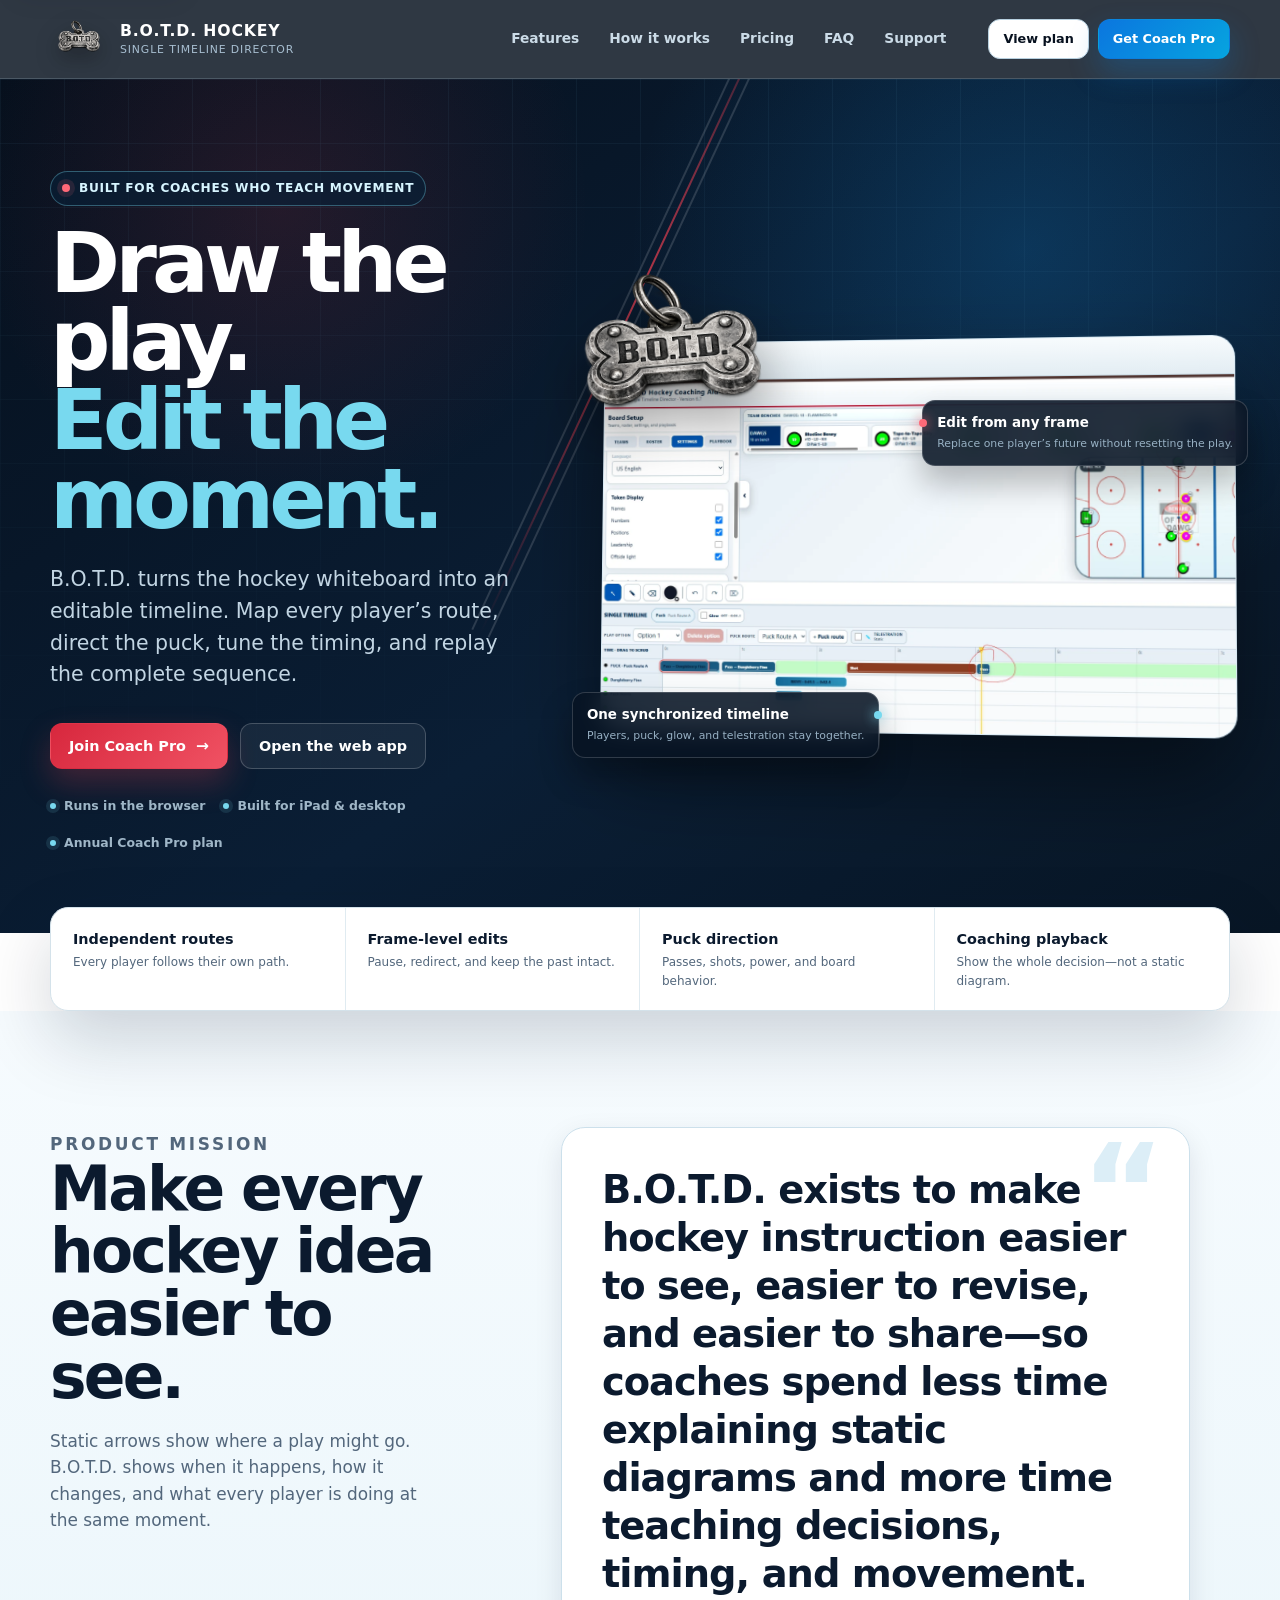
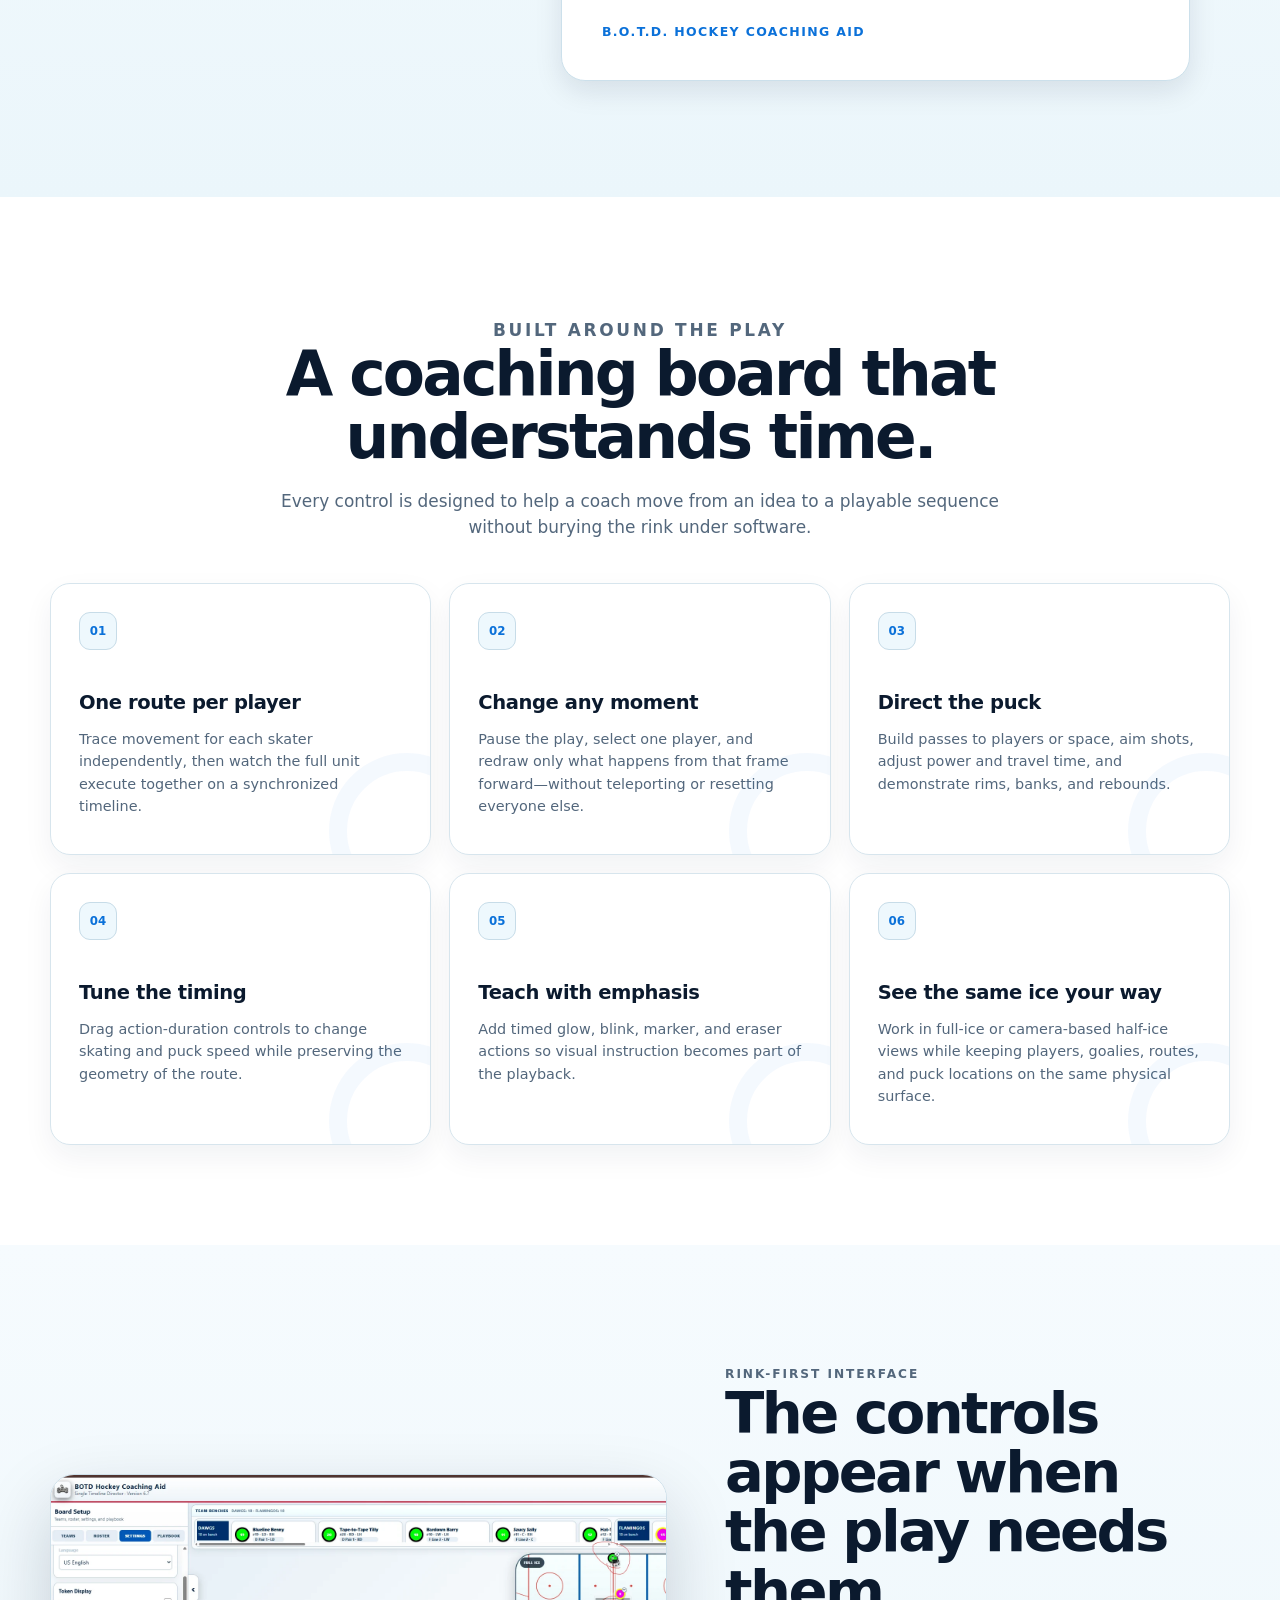
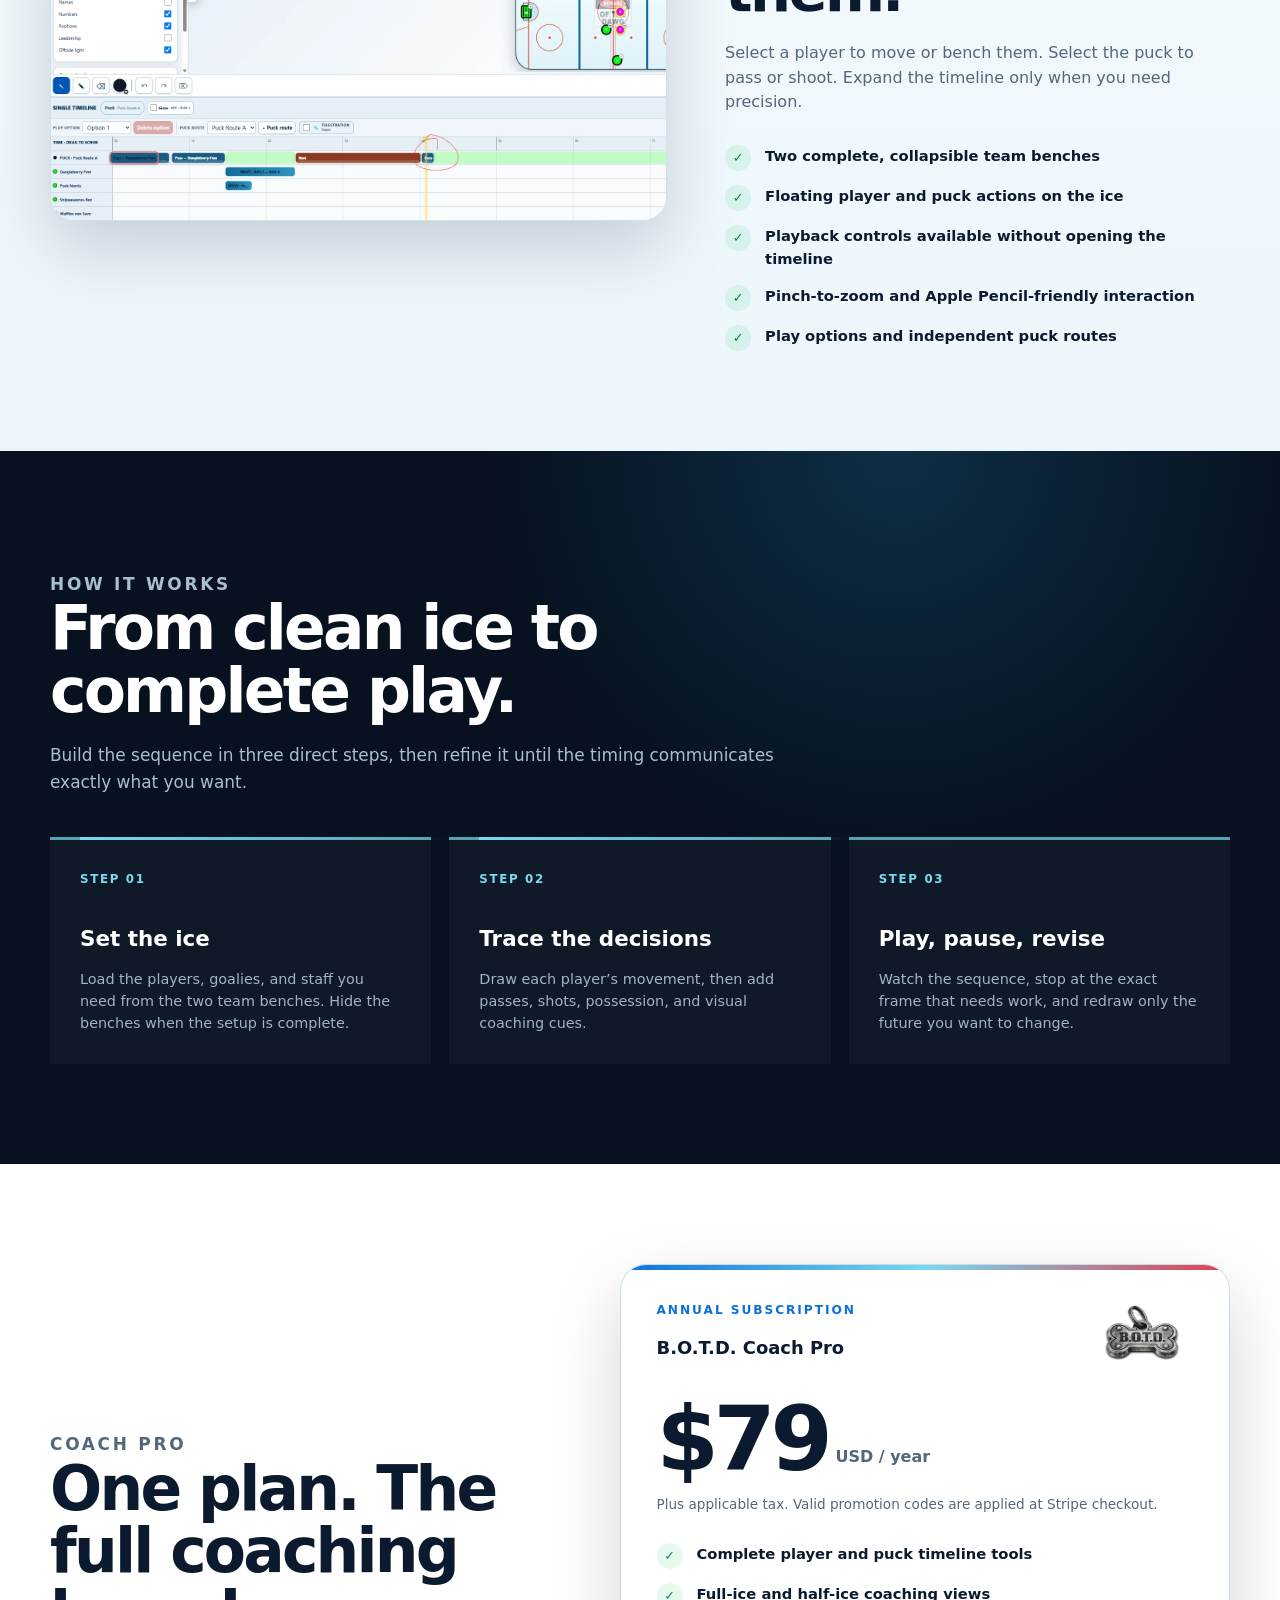
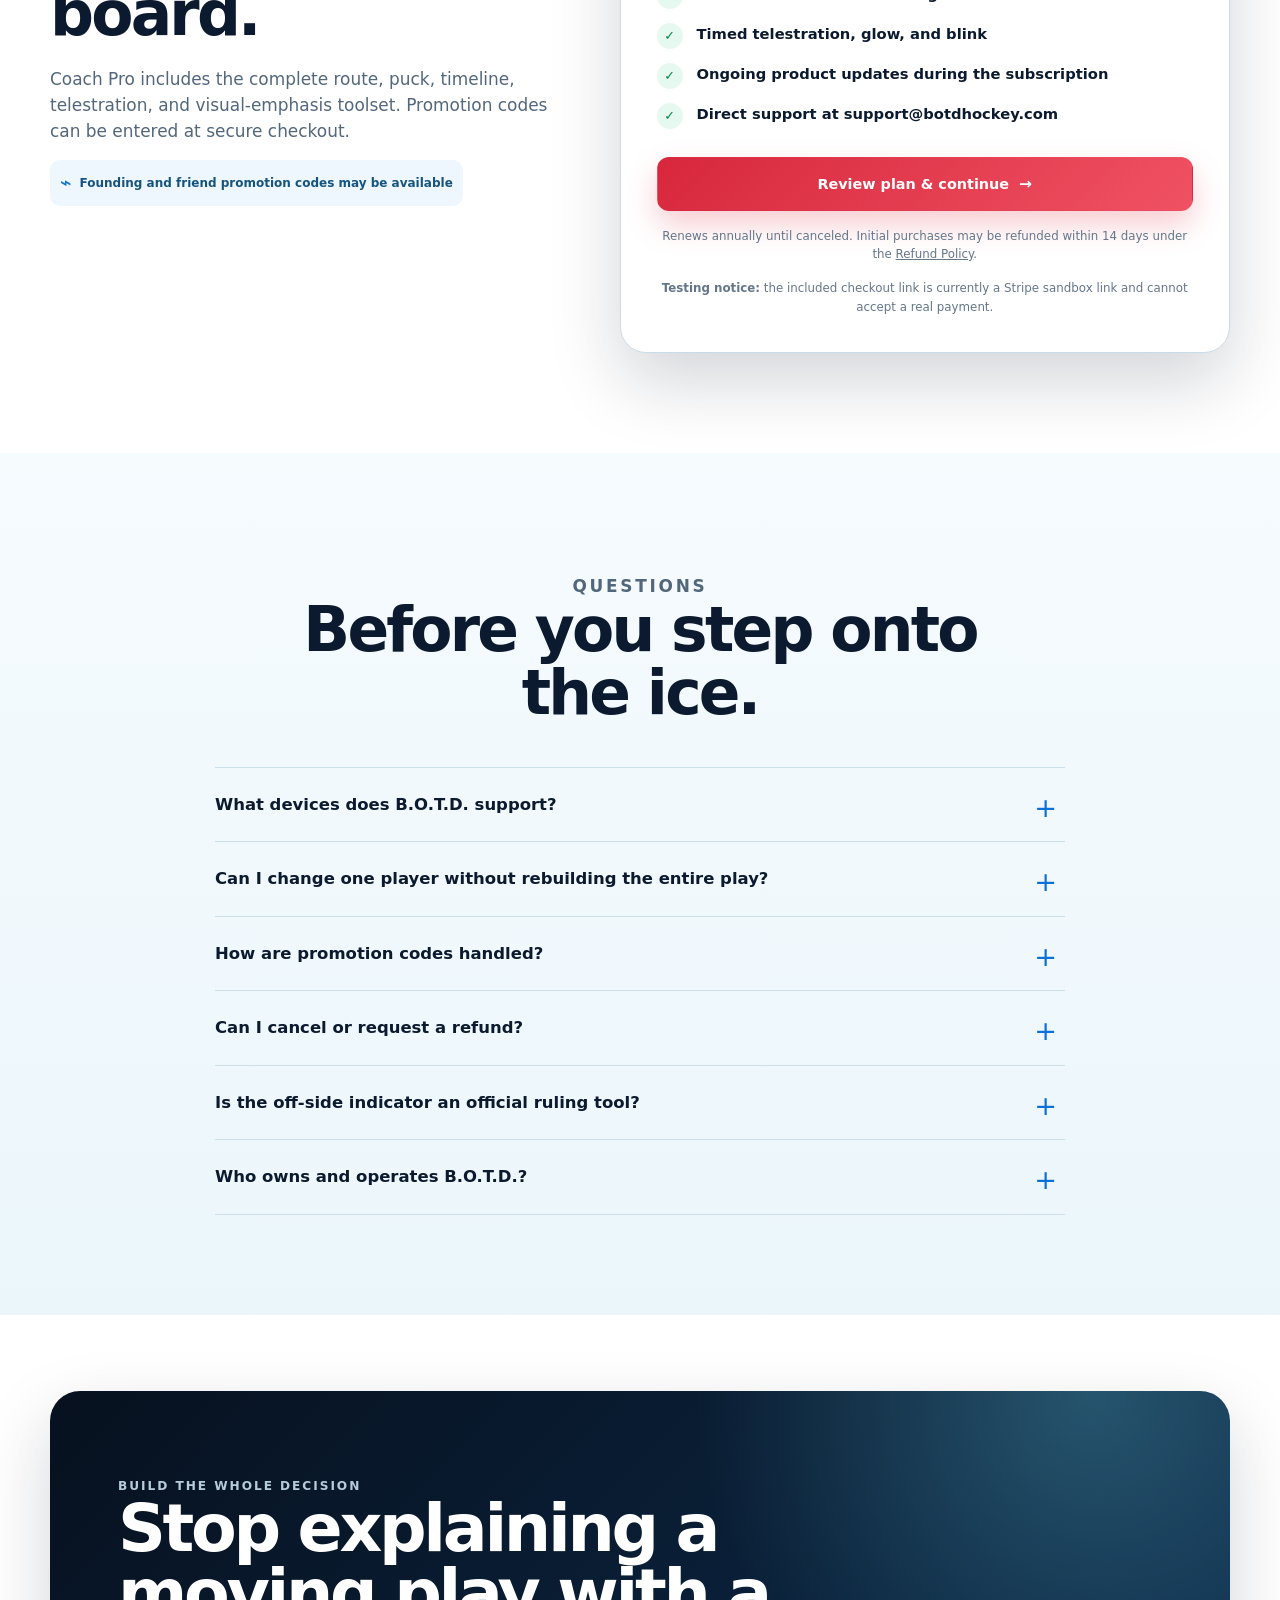
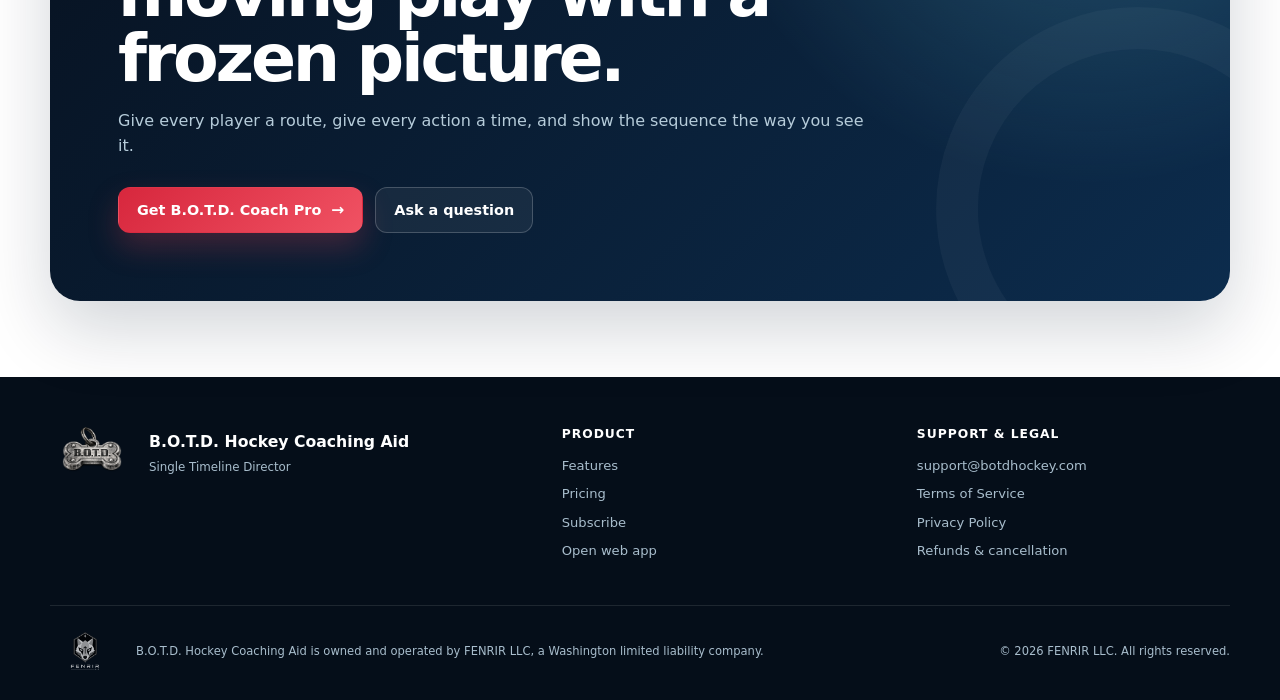
==== index.html @ a877bfce "Replace FENRIR site with B.O.T.D. product website" ====
<!doctype html>
<html lang="en">
<head>
  <meta charset="utf-8">
  <meta name="viewport" content="width=device-width, initial-scale=1">
  <title>B.O.T.D. Hockey Coaching Aid | Build, Edit & Replay Every Play</title>
  <meta name="description" content="B.O.T.D. is hockey coaching software for mapping player routes, directing puck actions, editing timing, and replaying the complete play on full or half ice.">
  <link rel="canonical" href="https://botdhockey.com/">
  <meta name="theme-color" content="#07111f">
  <meta property="og:type" content="website">
  <meta property="og:url" content="https://botdhockey.com/">
  <meta property="og:title" content="B.O.T.D. Hockey Coaching Aid">
  <meta property="og:description" content="Draw the play. Edit the moment. Coach the decision.">
  <meta property="og:image" content="https://botdhockey.com/assets/social-card.png">
  <meta name="twitter:card" content="summary_large_image">
  <link rel="icon" href="/assets/favicon.png" type="image/png">
  <link rel="apple-touch-icon" href="/assets/icon-192.png">
  <link rel="manifest" href="/site.webmanifest">
  <link rel="stylesheet" href="/assets/site.css">
  <script src="/assets/config.js" defer></script>
  <script src="/assets/site.js" defer></script>
</head>
<body>
<a class="skip-link" href="#main">Skip to content</a>

<header class="site-header">
  <div class="container header-inner">
    <a class="product-brand" href="/" aria-label="B.O.T.D. Hockey home">
      <img src="/assets/botd-dog-tag.png" alt="">
      <span class="product-brand-copy">
        <strong>B.O.T.D. HOCKEY</strong>
        <small>Single Timeline Director</small>
      </span>
    </a>

    <button class="nav-toggle" type="button" aria-expanded="false" aria-controls="site-nav" data-nav-toggle aria-label="Open navigation"><span></span></button>

    <nav class="site-nav" id="site-nav" data-nav aria-label="Primary navigation">
      <a href="#features">Features</a>
      <a href="#how-it-works">How it works</a>
      <a href="#pricing">Pricing</a>
      <a href="#faq">FAQ</a>
      <a href="mailto:support@botdhockey.com">Support</a>
    </nav>

    <div class="header-actions">
      <a class="btn btn-outline btn-small" href="/subscribe/">View plan</a>
      <a class="btn btn-primary btn-small" href="/subscribe/">Get Coach Pro</a>
    </div>
  </div>
</header>

<main id="main">
  <section class="hero">
    <div class="container hero-grid">
      <div class="hero-copy reveal">
        <div class="kicker">Built for coaches who teach movement</div>
        <h1>Draw the play.<em>Edit the moment.</em></h1>
        <p class="lead">B.O.T.D. turns the hockey whiteboard into an editable timeline. Map every player’s route, direct the puck, tune the timing, and replay the complete sequence.</p>
        <div class="hero-actions">
          <a class="btn btn-red btn-arrow" href="/subscribe/">Join Coach Pro</a>
          <a class="btn btn-ghost" href="https://edw00rd.github.io/hockey-coaching-aid/" data-app-link rel="noopener">Open the web app</a>
        </div>
        <div class="hero-meta" aria-label="Product highlights">
          <span>Runs in the browser</span>
          <span>Built for iPad & desktop</span>
          <span>Annual Coach Pro plan</span>
        </div>
      </div>

      <div class="product-visual reveal" aria-label="B.O.T.D. Hockey Coaching Aid interface">
        <img class="dog-tag-float" src="/assets/botd-dog-tag.png" alt="B.O.T.D. dog tag">
        <div class="app-window">
          <div class="app-window-top" aria-hidden="true"><i></i><i></i><i></i></div>
          <img src="/assets/app-preview.webp" alt="B.O.T.D. Hockey Coaching Aid showing player routes and a synchronized timeline">
        </div>
        <div class="visual-badge one"><strong>Edit from any frame</strong><span>Replace one player’s future without resetting the play.</span></div>
        <div class="visual-badge two"><strong>One synchronized timeline</strong><span>Players, puck, glow, and telestration stay together.</span></div>
      </div>
    </div>
  </section>

  <div class="trust-strip">
    <div class="container trust-grid">
      <div class="trust-item"><strong>Independent routes</strong><span>Every player follows their own path.</span></div>
      <div class="trust-item"><strong>Frame-level edits</strong><span>Pause, redirect, and keep the past intact.</span></div>
      <div class="trust-item"><strong>Puck direction</strong><span>Passes, shots, power, and board behavior.</span></div>
      <div class="trust-item"><strong>Coaching playback</strong><span>Show the whole decision—not a static diagram.</span></div>
    </div>
  </div>

  <section class="section section-ice" id="mission">
    <div class="container mission-grid">
      <div class="mission-copy reveal">
        <p class="eyebrow">Product mission</p>
        <h2>Make every hockey idea easier to see.</h2>
        <p>Static arrows show where a play might go. B.O.T.D. shows when it happens, how it changes, and what every player is doing at the same moment.</p>
      </div>
      <blockquote class="mission-statement reveal">
        <p>B.O.T.D. exists to make hockey instruction easier to see, easier to revise, and easier to share—so coaches spend less time explaining static diagrams and more time teaching decisions, timing, and movement.</p>
        <footer>B.O.T.D. Hockey Coaching Aid</footer>
      </blockquote>
    </div>
  </section>

  <section class="section" id="features">
    <div class="container">
      <header class="section-head center reveal">
        <p class="eyebrow">Built around the play</p>
        <h2>A coaching board that understands time.</h2>
        <p>Every control is designed to help a coach move from an idea to a playable sequence without burying the rink under software.</p>
      </header>

      <div class="feature-grid">
        <article class="feature-card reveal">
          <span class="feature-number">01</span>
          <h3>One route per player</h3>
          <p>Trace movement for each skater independently, then watch the full unit execute together on a synchronized timeline.</p>
        </article>
        <article class="feature-card reveal">
          <span class="feature-number">02</span>
          <h3>Change any moment</h3>
          <p>Pause the play, select one player, and redraw only what happens from that frame forward—without teleporting or resetting everyone else.</p>
        </article>
        <article class="feature-card reveal">
          <span class="feature-number">03</span>
          <h3>Direct the puck</h3>
          <p>Build passes to players or space, aim shots, adjust power and travel time, and demonstrate rims, banks, and rebounds.</p>
        </article>
        <article class="feature-card reveal">
          <span class="feature-number">04</span>
          <h3>Tune the timing</h3>
          <p>Drag action-duration controls to change skating and puck speed while preserving the geometry of the route.</p>
        </article>
        <article class="feature-card reveal">
          <span class="feature-number">05</span>
          <h3>Teach with emphasis</h3>
          <p>Add timed glow, blink, marker, and eraser actions so visual instruction becomes part of the playback.</p>
        </article>
        <article class="feature-card reveal">
          <span class="feature-number">06</span>
          <h3>See the same ice your way</h3>
          <p>Work in full-ice or camera-based half-ice views while keeping players, goalies, routes, and puck locations on the same physical surface.</p>
        </article>
      </div>
    </div>
  </section>

  <section class="section section-ice">
    <div class="container showcase">
      <div class="showcase-window reveal">
        <img src="/assets/app-preview.webp" alt="B.O.T.D. timeline editor with movement, pass, and shot clips">
      </div>
      <div class="showcase-copy reveal">
        <p class="eyebrow">Rink-first interface</p>
        <h2>The controls appear when the play needs them.</h2>
        <p>Select a player to move or bench them. Select the puck to pass or shoot. Expand the timeline only when you need precision.</p>
        <ul class="check-list">
          <li>Two complete, collapsible team benches</li>
          <li>Floating player and puck actions on the ice</li>
          <li>Playback controls available without opening the timeline</li>
          <li>Pinch-to-zoom and Apple Pencil-friendly interaction</li>
          <li>Play options and independent puck routes</li>
        </ul>
      </div>
    </div>
  </section>

  <section class="section section-dark" id="how-it-works">
    <div class="container">
      <header class="section-head reveal">
        <p class="eyebrow">How it works</p>
        <h2>From clean ice to complete play.</h2>
        <p>Build the sequence in three direct steps, then refine it until the timing communicates exactly what you want.</p>
      </header>
      <div class="steps">
        <article class="step reveal"><strong>STEP 01</strong><h3>Set the ice</h3><p>Load the players, goalies, and staff you need from the two team benches. Hide the benches when the setup is complete.</p></article>
        <article class="step reveal"><strong>STEP 02</strong><h3>Trace the decisions</h3><p>Draw each player’s movement, then add passes, shots, possession, and visual coaching cues.</p></article>
        <article class="step reveal"><strong>STEP 03</strong><h3>Play, pause, revise</h3><p>Watch the sequence, stop at the exact frame that needs work, and redraw only the future you want to change.</p></article>
      </div>
    </div>
  </section>

  <section class="section" id="pricing">
    <div class="container pricing-grid">
      <div class="pricing-copy reveal">
        <p class="eyebrow">Coach Pro</p>
        <h2>One plan. The full coaching board.</h2>
        <p>Coach Pro includes the complete route, puck, timeline, telestration, and visual-emphasis toolset. Promotion codes can be entered at secure checkout.</p>
        <div class="promo-note">Founding and friend promotion codes may be available</div>
      </div>

      <article class="price-card reveal" aria-label="B.O.T.D. Coach Pro annual subscription">
        <div class="price-head">
          <div><p class="eyebrow">Annual subscription</p><h3 class="price-name">B.O.T.D. Coach Pro</h3></div>
          <img src="/assets/botd-dog-tag.png" alt="">
        </div>
        <div class="price"><strong>$79</strong><span>USD / year</span></div>
        <p class="price-note">Plus applicable tax. Valid promotion codes are applied at Stripe checkout.</p>
        <ul class="check-list">
          <li>Complete player and puck timeline tools</li>
          <li>Full-ice and half-ice coaching views</li>
          <li>Timed telestration, glow, and blink</li>
          <li>Ongoing product updates during the subscription</li>
          <li>Direct support at support@botdhockey.com</li>
        </ul>
        <a class="btn btn-red btn-arrow" href="/subscribe/">Review plan & continue</a>
        <p class="price-disclosure">Renews annually until canceled. Initial purchases may be refunded within 14 days under the <a href="/refunds/">Refund Policy</a>.</p>
        <p class="price-disclosure" data-sandbox-only><strong>Testing notice:</strong> the included checkout link is currently a Stripe sandbox link and cannot accept a real payment.</p>
      </article>
    </div>
  </section>

  <section class="section section-ice" id="faq">
    <div class="container">
      <header class="section-head center reveal">
        <p class="eyebrow">Questions</p>
        <h2>Before you step onto the ice.</h2>
      </header>
      <div class="faq-list reveal">
        <details>
          <summary>What devices does B.O.T.D. support?</summary>
          <div>B.O.T.D. runs in a modern web browser and is designed for desktop and iPad workflows, including touch and Apple Pencil-style input. Browser and device behavior can vary, so review important plays before a practice or presentation.</div>
        </details>
        <details>
          <summary>Can I change one player without rebuilding the entire play?</summary>
          <div>Yes. Pause at the frame where the decision changes, select that player, and trace a new route. The route before the playhead remains intact, while only that player’s future is replaced.</div>
        </details>
        <details>
          <summary>How are promotion codes handled?</summary>
          <div>Valid promotion codes can be entered on the Stripe-hosted checkout page. A promotional first-year amount may differ from the standard annual renewal price, which is disclosed during checkout.</div>
        </details>
        <details>
          <summary>Can I cancel or request a refund?</summary>
          <div>You may cancel future renewal at any time. Initial purchases may be eligible for a refund when requested within 14 calendar days. Review the <a href="/refunds/">Refund and Cancellation Policy</a> for details.</div>
        </details>
        <details>
          <summary>Is the off-side indicator an official ruling tool?</summary>
          <div>No. It is an instructional visualization aid based on simplified player and puck representations. Actual rulings depend on the applicable rulebook, skate position, possession, timing, and official judgment.</div>
        </details>
        <details>
          <summary>Who owns and operates B.O.T.D.?</summary>
          <div>B.O.T.D. Hockey Coaching Aid is owned and operated by FENRIR LLC, a Washington limited liability company. Product support is available at <a href="mailto:support@botdhockey.com">support@botdhockey.com</a>.</div>
        </details>
      </div>
    </div>
  </section>

  <section class="section section-tight">
    <div class="container final-cta reveal">
      <div class="final-cta-content">
        <p class="eyebrow">Build the whole decision</p>
        <h2>Stop explaining a moving play with a frozen picture.</h2>
        <p>Give every player a route, give every action a time, and show the sequence the way you see it.</p>
        <div class="hero-actions">
          <a class="btn btn-red btn-arrow" href="/subscribe/">Get B.O.T.D. Coach Pro</a>
          <a class="btn btn-ghost" href="mailto:support@botdhockey.com">Ask a question</a>
        </div>
      </div>
    </div>
  </section>
</main>

<footer class="site-footer">
  <div class="container">
    <div class="footer-grid">
      <div class="footer-product">
        <img src="/assets/botd-dog-tag.png" alt="B.O.T.D. dog tag">
        <div><strong>B.O.T.D. Hockey Coaching Aid</strong><span>Single Timeline Director</span></div>
      </div>
      <div class="footer-column">
        <strong>Product</strong>
        <a href="#features">Features</a>
        <a href="#pricing">Pricing</a>
        <a href="/subscribe/">Subscribe</a>
        <a href="https://edw00rd.github.io/hockey-coaching-aid/" data-app-link rel="noopener">Open web app</a>
      </div>
      <div class="footer-column">
        <strong>Support & legal</strong>
        <a href="mailto:support@botdhockey.com" data-support-email>support@botdhockey.com</a>
        <a href="/terms/">Terms of Service</a>
        <a href="/privacy/">Privacy Policy</a>
        <a href="/refunds/">Refunds & cancellation</a>
      </div>
    </div>

    <div class="owner-bar">
      <img src="/assets/fenrir-owner-mark-small.png" alt="FENRIR LLC">
      <p>B.O.T.D. Hockey Coaching Aid is owned and operated by FENRIR LLC, a Washington limited liability company.</p>
      <p class="copyright">© <span data-year></span> FENRIR LLC. All rights reserved.</p>
    </div>
  </div>
</footer>
</body>
</html>
---- assets/site.css ----
:root {
  --ink: #07111f;
  --ink-2: #0b1a2e;
  --ink-3: #102743;
  --ice: #f5fbff;
  --ice-2: #eaf5fb;
  --paper: #ffffff;
  --text: #0b1a2e;
  --muted: #53677c;
  --line: #c9dbe7;
  --blue: #0b71d9;
  --blue-2: #47b7ff;
  --cyan: #78d9ef;
  --red: #e23d4f;
  --red-2: #ff6978;
  --yellow: #f2c94c;
  --green: #2ecb79;
  --shadow-sm: 0 10px 28px rgba(5, 24, 45, 0.10);
  --shadow-md: 0 28px 70px rgba(4, 23, 43, 0.18);
  --radius-sm: 12px;
  --radius-md: 20px;
  --radius-lg: 30px;
  --max: 1180px;
  --font: Inter, ui-sans-serif, system-ui, -apple-system, BlinkMacSystemFont, "Segoe UI", sans-serif;
}

* { box-sizing: border-box; }
[hidden] { display: none !important; }
html { scroll-behavior: smooth; }
body {
  margin: 0;
  min-width: 320px;
  background: var(--paper);
  color: var(--text);
  font-family: var(--font);
  line-height: 1.55;
  -webkit-font-smoothing: antialiased;
}
body.menu-open { overflow: hidden; }
img { max-width: 100%; display: block; }
a { color: inherit; }
button, input, select, textarea { font: inherit; }
button, a { -webkit-tap-highlight-color: transparent; }

.skip-link {
  position: fixed;
  left: 16px;
  top: 12px;
  z-index: 999;
  transform: translateY(-160%);
  padding: 10px 14px;
  border-radius: 10px;
  background: white;
  color: var(--ink);
  box-shadow: var(--shadow-sm);
  font-weight: 800;
}
.skip-link:focus { transform: translateY(0); }

.container {
  width: min(calc(100% - 40px), var(--max));
  margin-inline: auto;
}

.eyebrow {
  margin: 0 0 14px;
  color: var(--blue);
  font-size: 0.76rem;
  font-weight: 900;
  letter-spacing: 0.16em;
  text-transform: uppercase;
}

.kicker {
  display: inline-flex;
  align-items: center;
  gap: 9px;
  margin-bottom: 18px;
  padding: 7px 11px;
  border: 1px solid rgba(120, 217, 239, 0.35);
  border-radius: 999px;
  background: rgba(9, 32, 56, 0.66);
  color: #d7f5ff;
  font-size: 0.76rem;
  font-weight: 800;
  letter-spacing: 0.06em;
  text-transform: uppercase;
}
.kicker::before {
  content: "";
  width: 8px;
  height: 8px;
  border-radius: 50%;
  background: var(--red-2);
  box-shadow: 0 0 0 5px rgba(255, 105, 120, 0.12);
}

.site-header {
  position: sticky;
  inset: 0 0 auto;
  z-index: 80;
  border-bottom: 1px solid rgba(176, 204, 220, 0.22);
  background: rgba(5, 16, 30, 0.83);
  color: white;
  backdrop-filter: blur(18px) saturate(140%);
  transition: background 180ms ease, box-shadow 180ms ease;
}
.site-header[data-scrolled] {
  background: rgba(5, 16, 30, 0.96);
  box-shadow: 0 12px 40px rgba(0, 0, 0, 0.22);
}
.header-inner {
  min-height: 78px;
  display: flex;
  align-items: center;
  gap: 24px;
}
.product-brand {
  display: inline-flex;
  align-items: center;
  gap: 12px;
  text-decoration: none;
  min-width: 0;
}
.product-brand img {
  width: 58px;
  height: 42px;
  object-fit: contain;
  filter: drop-shadow(0 8px 11px rgba(0, 0, 0, 0.32));
}
.product-brand-copy {
  display: grid;
  line-height: 1.04;
}
.product-brand-copy strong {
  font-size: 0.98rem;
  letter-spacing: 0.055em;
}
.product-brand-copy small {
  margin-top: 5px;
  color: #a8bfd1;
  font-size: 0.68rem;
  letter-spacing: 0.08em;
  text-transform: uppercase;
}
.site-nav {
  margin-left: auto;
  display: flex;
  align-items: center;
  gap: 6px;
}
.site-nav > a {
  padding: 10px 12px;
  border-radius: 10px;
  color: #cbdbe7;
  font-size: 0.86rem;
  font-weight: 750;
  text-decoration: none;
  transition: color 150ms ease, background 150ms ease;
}
.site-nav > a:hover,
.site-nav > a:focus-visible,
.site-nav > a[aria-current="page"] {
  background: rgba(255, 255, 255, 0.08);
  color: white;
}
.header-actions {
  display: flex;
  align-items: center;
  gap: 9px;
  margin-left: 6px;
}
.nav-toggle {
  display: none;
  width: 46px;
  height: 46px;
  margin-left: auto;
  border: 1px solid rgba(255, 255, 255, 0.16);
  border-radius: 12px;
  background: rgba(255, 255, 255, 0.06);
  color: white;
  cursor: pointer;
}
.nav-toggle span,
.nav-toggle::before,
.nav-toggle::after {
  content: "";
  display: block;
  width: 20px;
  height: 2px;
  margin: 4px auto;
  border-radius: 2px;
  background: currentColor;
}

.btn {
  display: inline-flex;
  align-items: center;
  justify-content: center;
  gap: 10px;
  min-height: 46px;
  padding: 0 18px;
  border: 1px solid transparent;
  border-radius: 12px;
  font-weight: 850;
  font-size: 0.9rem;
  text-decoration: none;
  cursor: pointer;
  transition: transform 150ms ease, box-shadow 150ms ease, background 150ms ease, border-color 150ms ease;
}
.btn:hover { transform: translateY(-2px); }
.btn:focus-visible { outline: 3px solid rgba(120, 217, 239, 0.38); outline-offset: 3px; }
.btn-primary {
  background: linear-gradient(135deg, #0b76df, #06a4df);
  color: white;
  box-shadow: 0 14px 30px rgba(0, 124, 220, 0.28);
}
.btn-primary:hover { box-shadow: 0 18px 38px rgba(0, 124, 220, 0.38); }
.btn-red {
  background: linear-gradient(135deg, #d7273d, #f05263);
  color: white;
  box-shadow: 0 14px 30px rgba(226, 61, 79, 0.26);
}
.btn-dark {
  background: var(--ink);
  color: white;
  box-shadow: 0 14px 30px rgba(5, 20, 36, 0.17);
}
.btn-ghost {
  border-color: rgba(255, 255, 255, 0.20);
  background: rgba(255, 255, 255, 0.06);
  color: white;
}
.btn-outline {
  border-color: #b7d0df;
  background: white;
  color: var(--ink);
}
.btn-small { min-height: 40px; padding-inline: 14px; font-size: 0.8rem; }
.btn-arrow::after { content: "→"; font-size: 1.08em; }

.hero {
  position: relative;
  overflow: hidden;
  padding: 92px 0 80px;
  background:
    radial-gradient(circle at 80% 20%, rgba(20, 146, 231, 0.22), transparent 32%),
    radial-gradient(circle at 22% 15%, rgba(226, 61, 79, 0.13), transparent 25%),
    linear-gradient(145deg, #06101d 0%, #0a1e35 58%, #081625 100%);
  color: white;
}
.hero::before {
  content: "";
  position: absolute;
  inset: 0;
  opacity: 0.16;
  background-image:
    linear-gradient(rgba(130, 209, 244, 0.34) 1px, transparent 1px),
    linear-gradient(90deg, rgba(130, 209, 244, 0.34) 1px, transparent 1px);
  background-size: 64px 64px;
  mask-image: linear-gradient(to bottom, black, transparent 90%);
}
.hero::after {
  content: "";
  position: absolute;
  left: 50%;
  top: -170px;
  width: 2px;
  height: 760px;
  background: linear-gradient(to bottom, transparent, rgba(226, 61, 79, 0.8), transparent);
  box-shadow: -9px 0 0 rgba(255,255,255,0.14), 9px 0 0 rgba(255,255,255,0.14);
  transform: rotate(25deg);
}
.hero-grid {
  position: relative;
  z-index: 1;
  display: grid;
  grid-template-columns: minmax(0, 0.86fr) minmax(520px, 1.14fr);
  gap: 64px;
  align-items: center;
}
.hero-copy h1 {
  margin: 0;
  max-width: 760px;
  font-size: clamp(3.2rem, 6.6vw, 6.4rem);
  line-height: 0.93;
  letter-spacing: -0.058em;
}
.hero-copy h1 em {
  display: block;
  color: var(--cyan);
  font-style: normal;
}
.hero-copy .lead {
  max-width: 640px;
  margin: 26px 0 0;
  color: #c2d5e3;
  font-size: clamp(1.03rem, 1.6vw, 1.28rem);
}
.hero-actions {
  display: flex;
  flex-wrap: wrap;
  gap: 12px;
  margin-top: 32px;
}
.hero-meta {
  display: flex;
  flex-wrap: wrap;
  gap: 18px;
  margin-top: 27px;
  color: #9fb6c7;
  font-size: 0.78rem;
  font-weight: 720;
}
.hero-meta span {
  display: inline-flex;
  align-items: center;
  gap: 8px;
}
.hero-meta span::before {
  content: "";
  width: 6px;
  height: 6px;
  border-radius: 50%;
  background: var(--cyan);
  box-shadow: 0 0 0 4px rgba(120, 217, 239, 0.12);
}

.product-visual {
  position: relative;
  min-width: 0;
  padding-top: 48px;
}
.dog-tag-float {
  position: absolute;
  z-index: 4;
  left: -45px;
  top: -24px;
  width: 245px;
  transform: rotate(-5deg);
  filter: drop-shadow(0 26px 30px rgba(0, 0, 0, 0.44));
  animation: tag-float 5s ease-in-out infinite;
}
.app-window {
  position: relative;
  overflow: hidden;
  border: 1px solid rgba(201, 225, 239, 0.25);
  border-radius: 22px;
  background: #dceaf4;
  box-shadow: 0 42px 90px rgba(0, 0, 0, 0.46), inset 0 1px 0 rgba(255,255,255,0.4);
  transform: perspective(1200px) rotateY(-5deg) rotateX(2deg);
  transform-origin: center;
}
.app-window-top {
  height: 38px;
  display: flex;
  align-items: center;
  gap: 7px;
  padding: 0 14px;
  background: linear-gradient(180deg, #f7fbfd, #e3edf3);
  border-bottom: 1px solid #c6d7e1;
}
.app-window-top i {
  width: 9px;
  height: 9px;
  border-radius: 50%;
  background: #b9c7d0;
}
.app-window-top i:first-child { background: #f06974; }
.app-window-top i:nth-child(2) { background: #efc24b; }
.app-window-top i:nth-child(3) { background: #4fca7d; }
.app-window img { width: 100%; height: auto; }
.visual-badge {
  position: absolute;
  z-index: 5;
  display: grid;
  gap: 2px;
  min-width: 150px;
  padding: 12px 14px;
  border: 1px solid rgba(255,255,255,0.17);
  border-radius: 13px;
  background: rgba(7, 20, 36, 0.88);
  box-shadow: 0 18px 32px rgba(0,0,0,0.26);
  backdrop-filter: blur(12px);
}
.visual-badge strong { color: white; font-size: 0.84rem; }
.visual-badge span { color: #98b1c4; font-size: 0.68rem; }
.visual-badge.one { right: -18px; top: 110px; }
.visual-badge.two { left: -22px; bottom: -24px; }
.visual-badge.one::before,
.visual-badge.two::before {
  content: "";
  position: absolute;
  width: 8px;
  height: 8px;
  border-radius: 50%;
  background: var(--red-2);
  box-shadow: 0 0 12px var(--red-2);
}
.visual-badge.one::before { left: -4px; top: 18px; }
.visual-badge.two::before { right: -4px; top: 18px; background: var(--cyan); box-shadow: 0 0 12px var(--cyan); }

@keyframes tag-float {
  0%, 100% { transform: translateY(0) rotate(-5deg); }
  50% { transform: translateY(-11px) rotate(-3deg); }
}

.trust-strip {
  position: relative;
  z-index: 3;
  margin-top: -26px;
}
.trust-grid {
  display: grid;
  grid-template-columns: repeat(4, 1fr);
  overflow: hidden;
  border: 1px solid #d4e2ea;
  border-radius: 18px;
  background: white;
  box-shadow: var(--shadow-md);
}
.trust-item {
  min-width: 0;
  padding: 20px 22px;
  border-right: 1px solid #e0ebf1;
}
.trust-item:last-child { border-right: 0; }
.trust-item strong { display: block; font-size: 0.9rem; }
.trust-item span { display: block; margin-top: 3px; color: var(--muted); font-size: 0.75rem; }

.section { padding: 100px 0; }
.section-tight { padding: 76px 0; }
.section-ice { background: linear-gradient(180deg, #f6fbfe, #ebf6fb); }
.section-dark {
  position: relative;
  overflow: hidden;
  background: var(--ink);
  color: white;
}
.section-dark::before {
  content: "";
  position: absolute;
  inset: 0;
  background: radial-gradient(circle at 70% 0, rgba(47, 179, 244, 0.18), transparent 36%);
}
.section-head {
  max-width: 760px;
  margin-bottom: 42px;
}
.section-head.center { margin-inline: auto; text-align: center; }
.section-head h2,
.mission-copy h2,
.pricing-copy h2,
.legal-hero h1,
.subscribe-copy h1 {
  margin: 0;
  font-size: clamp(2.35rem, 4.8vw, 4.6rem);
  line-height: 1.02;
  letter-spacing: -0.045em;
}
.section-head p,
.mission-copy > p,
.pricing-copy > p {
  margin: 20px 0 0;
  color: var(--muted);
  font-size: 1.06rem;
}
.section-dark .section-head p { color: #a9bfce; }

.mission-grid {
  display: grid;
  grid-template-columns: 0.72fr 1.28fr;
  gap: 72px;
  align-items: start;
}
.mission-copy {
  position: sticky;
  top: 116px;
}
.mission-statement {
  position: relative;
  padding: 38px 40px;
  border: 1px solid #cce0eb;
  border-radius: 24px;
  background: white;
  box-shadow: var(--shadow-sm);
}
.mission-statement::before {
  content: "“";
  position: absolute;
  right: 24px;
  top: 0;
  color: #dceef7;
  font-size: 8rem;
  font-weight: 900;
  line-height: 1;
}
.mission-statement p {
  position: relative;
  margin: 0;
  font-size: clamp(1.55rem, 3vw, 2.55rem);
  line-height: 1.25;
  letter-spacing: -0.025em;
  font-weight: 780;
}
.mission-statement footer {
  margin-top: 24px;
  color: var(--blue);
  font-size: 0.78rem;
  font-weight: 900;
  letter-spacing: 0.11em;
  text-transform: uppercase;
}

.feature-grid {
  display: grid;
  grid-template-columns: repeat(3, 1fr);
  gap: 18px;
}
.feature-card {
  position: relative;
  min-height: 272px;
  overflow: hidden;
  padding: 28px;
  border: 1px solid #d7e5ed;
  border-radius: 20px;
  background: white;
  box-shadow: 0 12px 30px rgba(10, 42, 65, 0.06);
  transition: transform 180ms ease, box-shadow 180ms ease, border-color 180ms ease;
}
.feature-card:hover {
  transform: translateY(-5px);
  border-color: #a9d2e8;
  box-shadow: 0 22px 42px rgba(10, 42, 65, 0.12);
}
.feature-number {
  display: inline-flex;
  width: 38px;
  height: 38px;
  align-items: center;
  justify-content: center;
  border: 1px solid #c7dce8;
  border-radius: 11px;
  background: #eef8fd;
  color: var(--blue);
  font-size: 0.74rem;
  font-weight: 900;
}
.feature-card h3 { margin: 38px 0 10px; font-size: 1.22rem; letter-spacing: -0.02em; }
.feature-card p { margin: 0; color: var(--muted); font-size: 0.9rem; }
.feature-card::after {
  content: "";
  position: absolute;
  right: -55px;
  bottom: -55px;
  width: 120px;
  height: 120px;
  border: 18px solid rgba(11, 113, 217, 0.045);
  border-radius: 50%;
}

.showcase {
  display: grid;
  grid-template-columns: 1.1fr 0.9fr;
  gap: 58px;
  align-items: center;
}
.showcase-window {
  overflow: hidden;
  border: 1px solid #cfe0ea;
  border-radius: 24px;
  background: white;
  box-shadow: var(--shadow-md);
}
.showcase-window img { width: 100%; }
.showcase-copy h2 {
  margin: 0;
  font-size: clamp(2.35rem, 4.5vw, 4rem);
  line-height: 1.03;
  letter-spacing: -0.045em;
}
.showcase-copy > p { margin: 20px 0 0; color: var(--muted); }
.check-list {
  display: grid;
  gap: 14px;
  margin: 30px 0 0;
  padding: 0;
  list-style: none;
}
.check-list li {
  display: grid;
  grid-template-columns: 28px 1fr;
  gap: 12px;
  align-items: start;
  font-size: 0.92rem;
  font-weight: 700;
}
.check-list li::before {
  content: "✓";
  display: inline-flex;
  width: 26px;
  height: 26px;
  align-items: center;
  justify-content: center;
  border-radius: 50%;
  background: rgba(46, 203, 121, 0.12);
  color: #078847;
  font-size: 0.8rem;
  font-weight: 900;
}

.steps {
  display: grid;
  grid-template-columns: repeat(3, 1fr);
  gap: 18px;
}
.step {
  position: relative;
  padding: 30px;
  border-top: 3px solid rgba(120, 217, 239, 0.7);
  background: rgba(255,255,255,0.035);
}
.step::after {
  content: "";
  position: absolute;
  left: 30px;
  right: -18px;
  top: -3px;
  height: 3px;
  background: linear-gradient(90deg, var(--cyan), transparent);
}
.step:last-child::after { display: none; }
.step strong {
  display: block;
  color: var(--cyan);
  font-size: 0.74rem;
  letter-spacing: 0.14em;
}
.step h3 { margin: 34px 0 12px; font-size: 1.34rem; }
.step p { margin: 0; color: #9fb5c5; font-size: 0.9rem; }

.pricing-grid {
  display: grid;
  grid-template-columns: 0.9fr 1.1fr;
  gap: 70px;
  align-items: center;
}
.price-card {
  position: relative;
  overflow: hidden;
  padding: 36px;
  border: 1px solid #c9dce7;
  border-radius: 26px;
  background: white;
  box-shadow: var(--shadow-md);
}
.price-card::before {
  content: "";
  position: absolute;
  inset: 0 0 auto;
  height: 5px;
  background: linear-gradient(90deg, var(--blue), var(--cyan), var(--red));
}
.price-head {
  display: flex;
  align-items: start;
  justify-content: space-between;
  gap: 20px;
}
.price-head img { width: 102px; height: 72px; object-fit: contain; }
.price-name { margin: 0; font-size: 1.12rem; }
.price {
  margin-top: 28px;
  display: flex;
  align-items: end;
  gap: 8px;
}
.price strong { font-size: clamp(3.4rem, 7vw, 5.7rem); line-height: 0.85; letter-spacing: -0.06em; }
.price span { padding-bottom: 8px; color: var(--muted); font-weight: 750; }
.price-note { margin: 16px 0 0; color: var(--muted); font-size: 0.85rem; }
.price-card .check-list { margin: 28px 0; }
.price-card .btn { width: 100%; min-height: 54px; }
.price-disclosure {
  margin: 16px 0 0;
  color: #64768a;
  font-size: 0.74rem;
  text-align: center;
}
.promo-note {
  display: inline-flex;
  align-items: center;
  gap: 8px;
  margin-top: 16px;
  padding: 8px 10px;
  border-radius: 10px;
  background: #edf7fd;
  color: #17537f;
  font-size: 0.75rem;
  font-weight: 800;
}
.promo-note::before { content: "⌁"; color: var(--blue); font-size: 1.2rem; }

.faq-list {
  max-width: 850px;
  margin: 0 auto;
  border-top: 1px solid #ccdee8;
}
.faq-list details { border-bottom: 1px solid #ccdee8; }
.faq-list summary {
  position: relative;
  padding: 24px 48px 24px 0;
  list-style: none;
  cursor: pointer;
  font-size: 1.03rem;
  font-weight: 820;
}
.faq-list summary::-webkit-details-marker { display: none; }
.faq-list summary::after {
  content: "+";
  position: absolute;
  right: 8px;
  top: 19px;
  color: var(--blue);
  font-size: 1.7rem;
  font-weight: 500;
}
.faq-list details[open] summary::after { content: "−"; }
.faq-list details > div { padding: 0 48px 26px 0; color: var(--muted); font-size: 0.92rem; }

.final-cta {
  position: relative;
  overflow: hidden;
  padding: 68px;
  border-radius: 30px;
  background:
    radial-gradient(circle at 88% 0, rgba(111, 216, 240, 0.28), transparent 34%),
    linear-gradient(135deg, #07111f, #0c2c4d);
  color: white;
  box-shadow: var(--shadow-md);
}
.final-cta::after {
  content: "";
  position: absolute;
  right: -110px;
  bottom: -110px;
  width: 320px;
  height: 320px;
  border: 42px solid rgba(255,255,255,0.035);
  border-radius: 50%;
}
.final-cta-content { position: relative; z-index: 1; max-width: 760px; }
.final-cta h2 { margin: 0; font-size: clamp(2.4rem, 5.2vw, 4.8rem); line-height: 0.98; letter-spacing: -0.05em; }
.final-cta p { margin: 18px 0 0; color: #b6ccda; }
.final-cta .hero-actions { margin-top: 28px; }

.site-footer {
  padding: 48px 0 28px;
  background: #050e19;
  color: #a8bdcc;
}
.footer-grid {
  display: grid;
  grid-template-columns: 1.2fr 0.8fr 0.8fr;
  gap: 42px;
  align-items: start;
}
.footer-product {
  display: flex;
  gap: 15px;
  align-items: center;
}
.footer-product img { width: 84px; height: 56px; object-fit: contain; }
.footer-product strong { display: block; color: white; font-size: 0.98rem; }
.footer-product span { display: block; margin-top: 4px; font-size: 0.74rem; }
.footer-column strong {
  display: block;
  margin-bottom: 12px;
  color: white;
  font-size: 0.77rem;
  letter-spacing: 0.08em;
  text-transform: uppercase;
}
.footer-column a {
  display: block;
  width: fit-content;
  margin: 8px 0;
  color: #a8bdcc;
  font-size: 0.82rem;
  text-decoration: none;
}
.footer-column a:hover { color: white; }
.owner-bar {
  display: flex;
  align-items: center;
  gap: 16px;
  margin-top: 36px;
  padding-top: 24px;
  border-top: 1px solid rgba(255,255,255,0.10);
}
.owner-bar img { width: 70px; height: 42px; object-fit: contain; opacity: 0.76; }
.owner-bar p { margin: 0; font-size: 0.72rem; }
.owner-bar .copyright { margin-left: auto; }

/* Subscribe / checkout bridge */
.subscribe-hero {
  min-height: calc(100vh - 78px);
  padding: 72px 0 90px;
  background:
    radial-gradient(circle at 12% 10%, rgba(47, 179, 244, 0.16), transparent 30%),
    linear-gradient(180deg, #eef8fd, #ffffff 62%);
}
.sandbox-banner {
  display: flex;
  align-items: center;
  justify-content: center;
  gap: 10px;
  margin-bottom: 28px;
  padding: 11px 16px;
  border: 1px solid #e4b55b;
  border-radius: 12px;
  background: #fff8e8;
  color: #76500b;
  font-size: 0.82rem;
  font-weight: 820;
}
.sandbox-banner::before { content: "TEST"; padding: 2px 6px; border-radius: 5px; background: #7b5512; color: white; font-size: 0.62rem; letter-spacing: 0.12em; }
.subscribe-grid {
  display: grid;
  grid-template-columns: 1fr 0.78fr;
  gap: 56px;
  align-items: start;
}
.subscribe-copy h1 { max-width: 720px; }
.subscribe-copy .lead { max-width: 720px; margin: 20px 0 0; color: var(--muted); font-size: 1.04rem; }
.offer-summary {
  display: grid;
  grid-template-columns: repeat(3, 1fr);
  gap: 12px;
  margin-top: 32px;
}
.offer-summary div {
  padding: 18px;
  border: 1px solid #d2e2eb;
  border-radius: 14px;
  background: rgba(255,255,255,0.76);
}
.offer-summary strong { display: block; font-size: 0.84rem; }
.offer-summary span { display: block; margin-top: 5px; color: var(--muted); font-size: 0.72rem; }
.checkout-card {
  position: sticky;
  top: 104px;
  overflow: hidden;
  border: 1px solid #cbdde7;
  border-radius: 24px;
  background: white;
  box-shadow: var(--shadow-md);
}
.checkout-card-art {
  display: grid;
  place-items: center;
  min-height: 180px;
  padding: 28px;
  background: linear-gradient(145deg, #081727, #0c2a47);
}
.checkout-card-art img { width: min(280px, 92%); filter: drop-shadow(0 18px 20px rgba(0,0,0,0.35)); }
.checkout-card-body { padding: 30px; }
.checkout-label { color: var(--blue); font-size: 0.72rem; font-weight: 900; letter-spacing: 0.12em; text-transform: uppercase; }
.checkout-price { display: flex; align-items: end; gap: 8px; margin-top: 14px; }
.checkout-price strong { font-size: 4.3rem; line-height: 0.86; letter-spacing: -0.06em; }
.checkout-price span { padding-bottom: 6px; color: var(--muted); font-weight: 750; }
.checkout-card-body .check-list { margin: 26px 0; }
.checkout-card-body .btn { width: 100%; min-height: 56px; }
.checkout-trust {
  display: grid;
  grid-template-columns: 1fr 1fr;
  gap: 10px;
  margin-top: 18px;
}
.checkout-trust span {
  padding: 10px;
  border-radius: 10px;
  background: #f2f8fb;
  color: #496277;
  font-size: 0.69rem;
  text-align: center;
  font-weight: 750;
}
.checkout-legal { margin: 18px 0 0; color: #6c7f90; font-size: 0.7rem; text-align: center; }
.checkout-legal a { color: var(--blue); }
.subscribe-details { margin-top: 48px; }
.subscribe-details h2 { margin: 0 0 18px; font-size: 1.35rem; }
.subscribe-details .faq-list { margin: 0; max-width: none; }

/* Legal pages */
.legal-body { background: #f5fafc; }
.legal-hero {
  padding: 72px 0 44px;
  background:
    radial-gradient(circle at 85% 0, rgba(66, 174, 229, 0.18), transparent 30%),
    linear-gradient(180deg, #eaf5fb, #f5fafc);
}
.legal-hero h1 { max-width: 850px; }
.legal-meta {
  display: flex;
  flex-wrap: wrap;
  gap: 10px;
  margin-top: 24px;
}
.legal-meta span {
  padding: 7px 10px;
  border: 1px solid #c6dce8;
  border-radius: 999px;
  background: rgba(255,255,255,0.72);
  color: #4e677a;
  font-size: 0.72rem;
  font-weight: 760;
}
.legal-layout {
  display: grid;
  grid-template-columns: 240px minmax(0, 1fr);
  gap: 54px;
  align-items: start;
  padding-top: 54px;
  padding-bottom: 90px;
}
.legal-toc {
  position: sticky;
  top: 110px;
  padding: 20px;
  border: 1px solid #d1e1e9;
  border-radius: 16px;
  background: white;
}
.legal-toc h2 { margin: 0 0 12px; font-size: 0.78rem; letter-spacing: 0.1em; text-transform: uppercase; }
.legal-toc a { display: block; padding: 7px 0; color: #597084; font-size: 0.75rem; text-decoration: none; }
.legal-toc a:hover { color: var(--blue); }
.legal-content {
  min-width: 0;
  padding: 44px;
  border: 1px solid #d2e2ea;
  border-radius: 22px;
  background: white;
  box-shadow: 0 16px 40px rgba(10, 42, 65, 0.07);
}
.summary-box,
.callout {
  padding: 20px 22px;
  border-left: 4px solid var(--blue);
  border-radius: 0 12px 12px 0;
  background: #eef8fd;
}
.summary-box strong { display: block; color: var(--blue); font-size: 0.78rem; letter-spacing: 0.08em; text-transform: uppercase; }
.summary-box p { margin: 8px 0 0; }
.legal-section { padding-top: 28px; scroll-margin-top: 100px; }
.legal-section h2 { margin: 0 0 14px; font-size: 1.45rem; letter-spacing: -0.025em; }
.legal-section h3 { margin: 24px 0 8px; font-size: 1.04rem; }
.legal-section p,
.legal-section li { color: #425c70; font-size: 0.9rem; }
.legal-section p { margin: 10px 0; }
.legal-section ul { padding-left: 22px; }
.legal-section a { color: var(--blue); }
.callout { margin: 16px 0; border-left-color: var(--red); background: #fff0f2; color: #63303a; font-size: 0.88rem; font-weight: 750; }
.policy-nav {
  display: grid;
  grid-template-columns: repeat(3, 1fr);
  gap: 12px;
  margin-top: 42px;
}
.policy-nav a {
  padding: 16px;
  border: 1px solid #d0e0e9;
  border-radius: 12px;
  background: #f7fbfd;
  text-decoration: none;
}
.policy-nav span { display: block; color: var(--muted); font-size: 0.65rem; text-transform: uppercase; letter-spacing: 0.1em; }
.policy-nav strong { display: block; margin-top: 4px; font-size: 0.8rem; }

.reveal { opacity: 0; transform: translateY(20px); transition: opacity 650ms ease, transform 650ms ease; }
.reveal.is-visible { opacity: 1; transform: translateY(0); }

@media (max-width: 1080px) {
  .hero-grid { grid-template-columns: 1fr; gap: 64px; }
  .hero-copy { max-width: 800px; }
  .product-visual { width: min(830px, 96%); margin-inline: auto; }
  .feature-grid { grid-template-columns: repeat(2, 1fr); }
  .pricing-grid { grid-template-columns: 1fr 1fr; gap: 40px; }
  .legal-layout { grid-template-columns: 1fr; }
  .legal-toc { position: static; }
  .legal-toc nav { columns: 2; column-gap: 28px; }
}

@media (max-width: 860px) {
  .header-actions .btn-outline { display: none; }
  .site-nav {
    position: fixed;
    inset: 78px 0 auto;
    display: grid;
    gap: 0;
    max-height: 0;
    overflow: hidden;
    padding: 0 20px;
    background: rgba(5, 16, 30, 0.98);
    opacity: 0;
    transition: max-height 180ms ease, opacity 180ms ease, padding 180ms ease;
  }
  .site-nav[data-open] { max-height: 450px; padding-block: 16px 22px; opacity: 1; }
  .site-nav > a { padding: 14px 12px; }
  .nav-toggle { display: block; }
  .header-actions { margin-left: 0; }
  .header-actions .btn-primary { display: none; }
  .mission-grid,
  .showcase,
  .pricing-grid,
  .subscribe-grid { grid-template-columns: 1fr; }
  .mission-copy { position: static; }
  .showcase-copy { order: -1; }
  .steps { grid-template-columns: 1fr; }
  .step::after { display: none; }
  .checkout-card { position: static; max-width: 600px; }
  .footer-grid { grid-template-columns: 1.3fr 0.7fr 0.7fr; }
}

@media (max-width: 680px) {
  .container { width: min(calc(100% - 26px), var(--max)); }
  .header-inner { min-height: 68px; gap: 10px; }
  .site-nav { inset-block-start: 68px; }
  .product-brand img { width: 48px; height: 36px; }
  .product-brand-copy strong { font-size: 0.82rem; }
  .product-brand-copy small { font-size: 0.58rem; }
  .hero { padding: 66px 0 68px; }
  .hero-grid { gap: 54px; }
  .hero-copy h1 { font-size: clamp(3rem, 15vw, 4.9rem); }
  .hero-actions { display: grid; grid-template-columns: 1fr; }
  .hero-actions .btn { width: 100%; }
  .dog-tag-float { width: 170px; left: -12px; top: -12px; }
  .app-window { border-radius: 14px; transform: none; }
  .app-window-top { height: 30px; }
  .visual-badge { display: none; }
  .trust-grid { grid-template-columns: 1fr 1fr; }
  .trust-item:nth-child(2) { border-right: 0; }
  .trust-item:nth-child(-n+2) { border-bottom: 1px solid #e0ebf1; }
  .section { padding: 72px 0; }
  .section-tight { padding: 56px 0; }
  .mission-statement { padding: 28px 24px; }
  .feature-grid { grid-template-columns: 1fr; }
  .feature-card { min-height: 240px; }
  .price-card { padding: 28px 22px; }
  .final-cta { padding: 44px 24px; border-radius: 22px; }
  .footer-grid { grid-template-columns: 1fr 1fr; }
  .footer-grid > :first-child { grid-column: 1 / -1; }
  .owner-bar { align-items: flex-start; flex-wrap: wrap; }
  .owner-bar .copyright { width: 100%; margin-left: 0; }
  .offer-summary { grid-template-columns: 1fr; }
  .legal-hero { padding: 54px 0 34px; }
  .legal-layout { padding-top: 30px; gap: 24px; }
  .legal-toc nav { columns: 1; }
  .legal-content { padding: 28px 20px; }
  .policy-nav { grid-template-columns: 1fr; }
  .subscribe-hero { padding-top: 48px; }
  .checkout-card-body { padding: 24px 20px; }
}

@media (prefers-reduced-motion: reduce) {
  html { scroll-behavior: auto; }
  *, *::before, *::after { animation-duration: 0.01ms !important; animation-iteration-count: 1 !important; transition-duration: 0.01ms !important; }
  .reveal { opacity: 1; transform: none; }
}
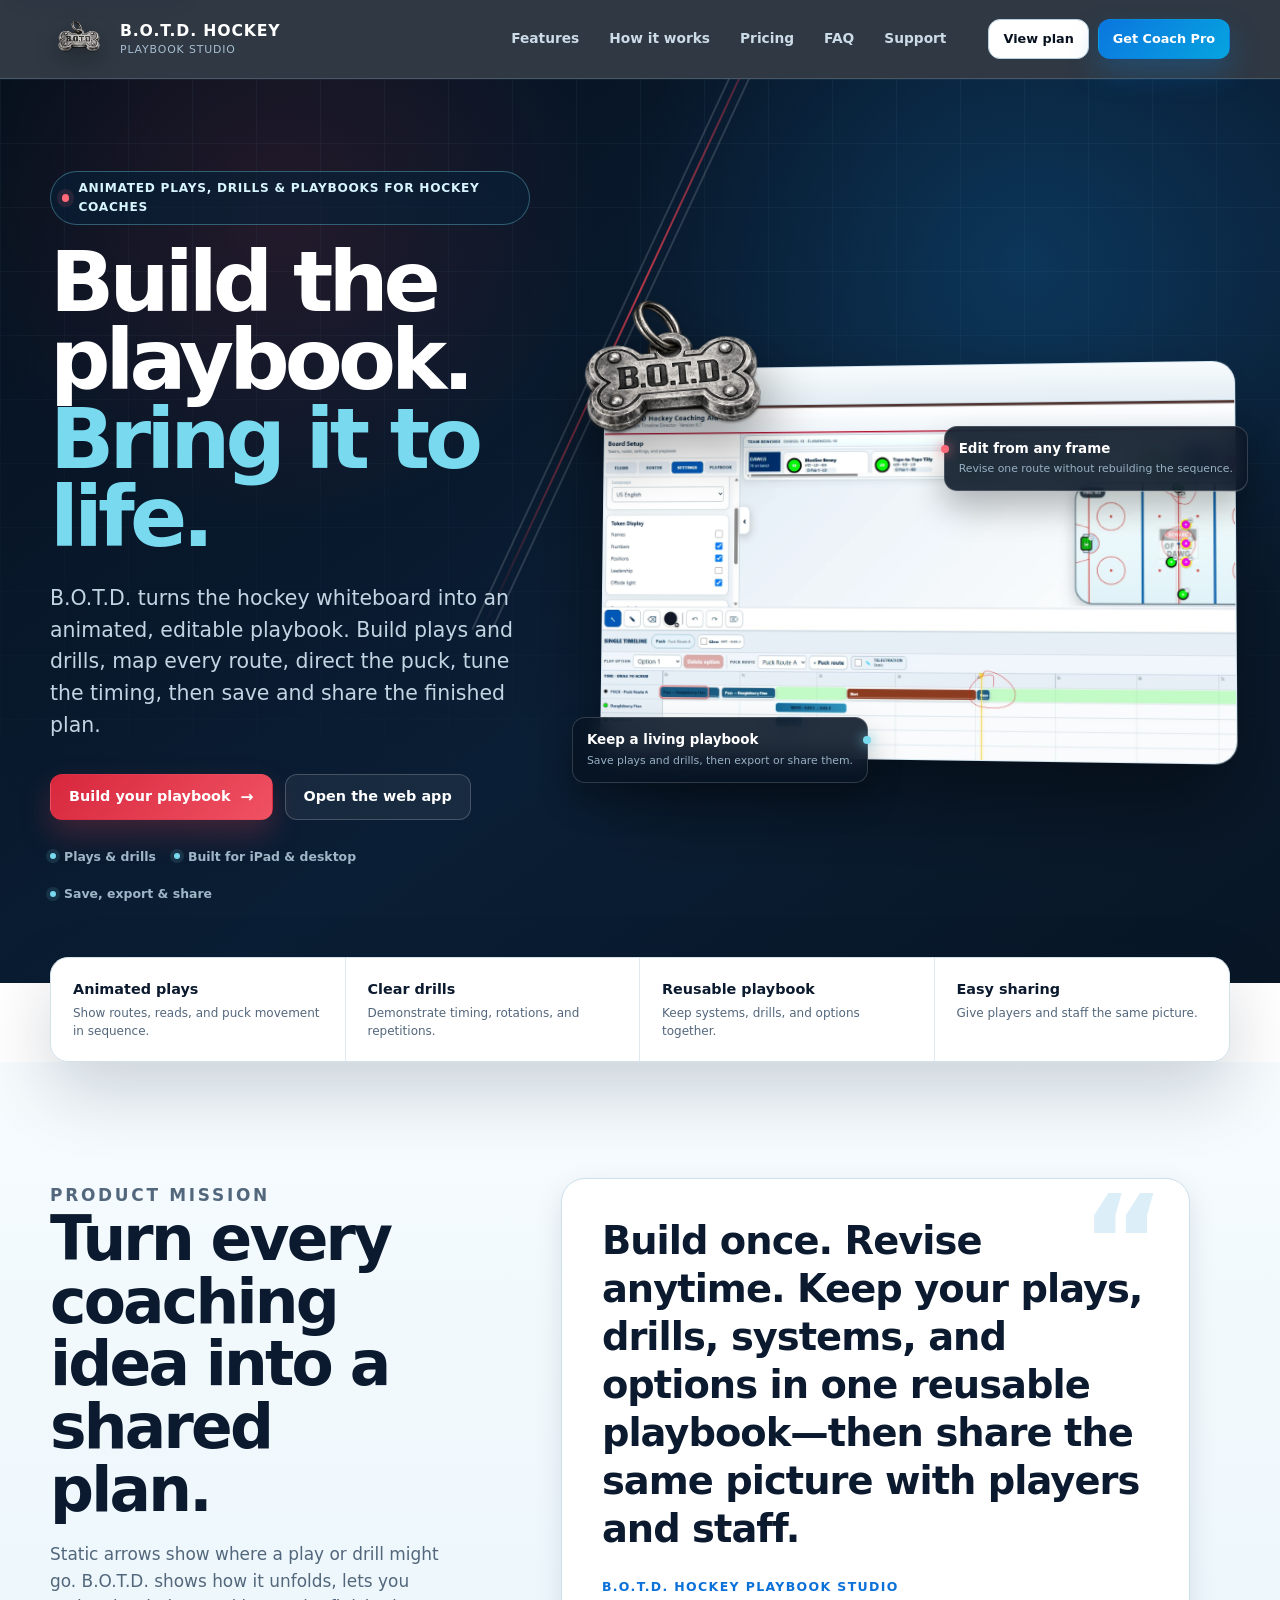
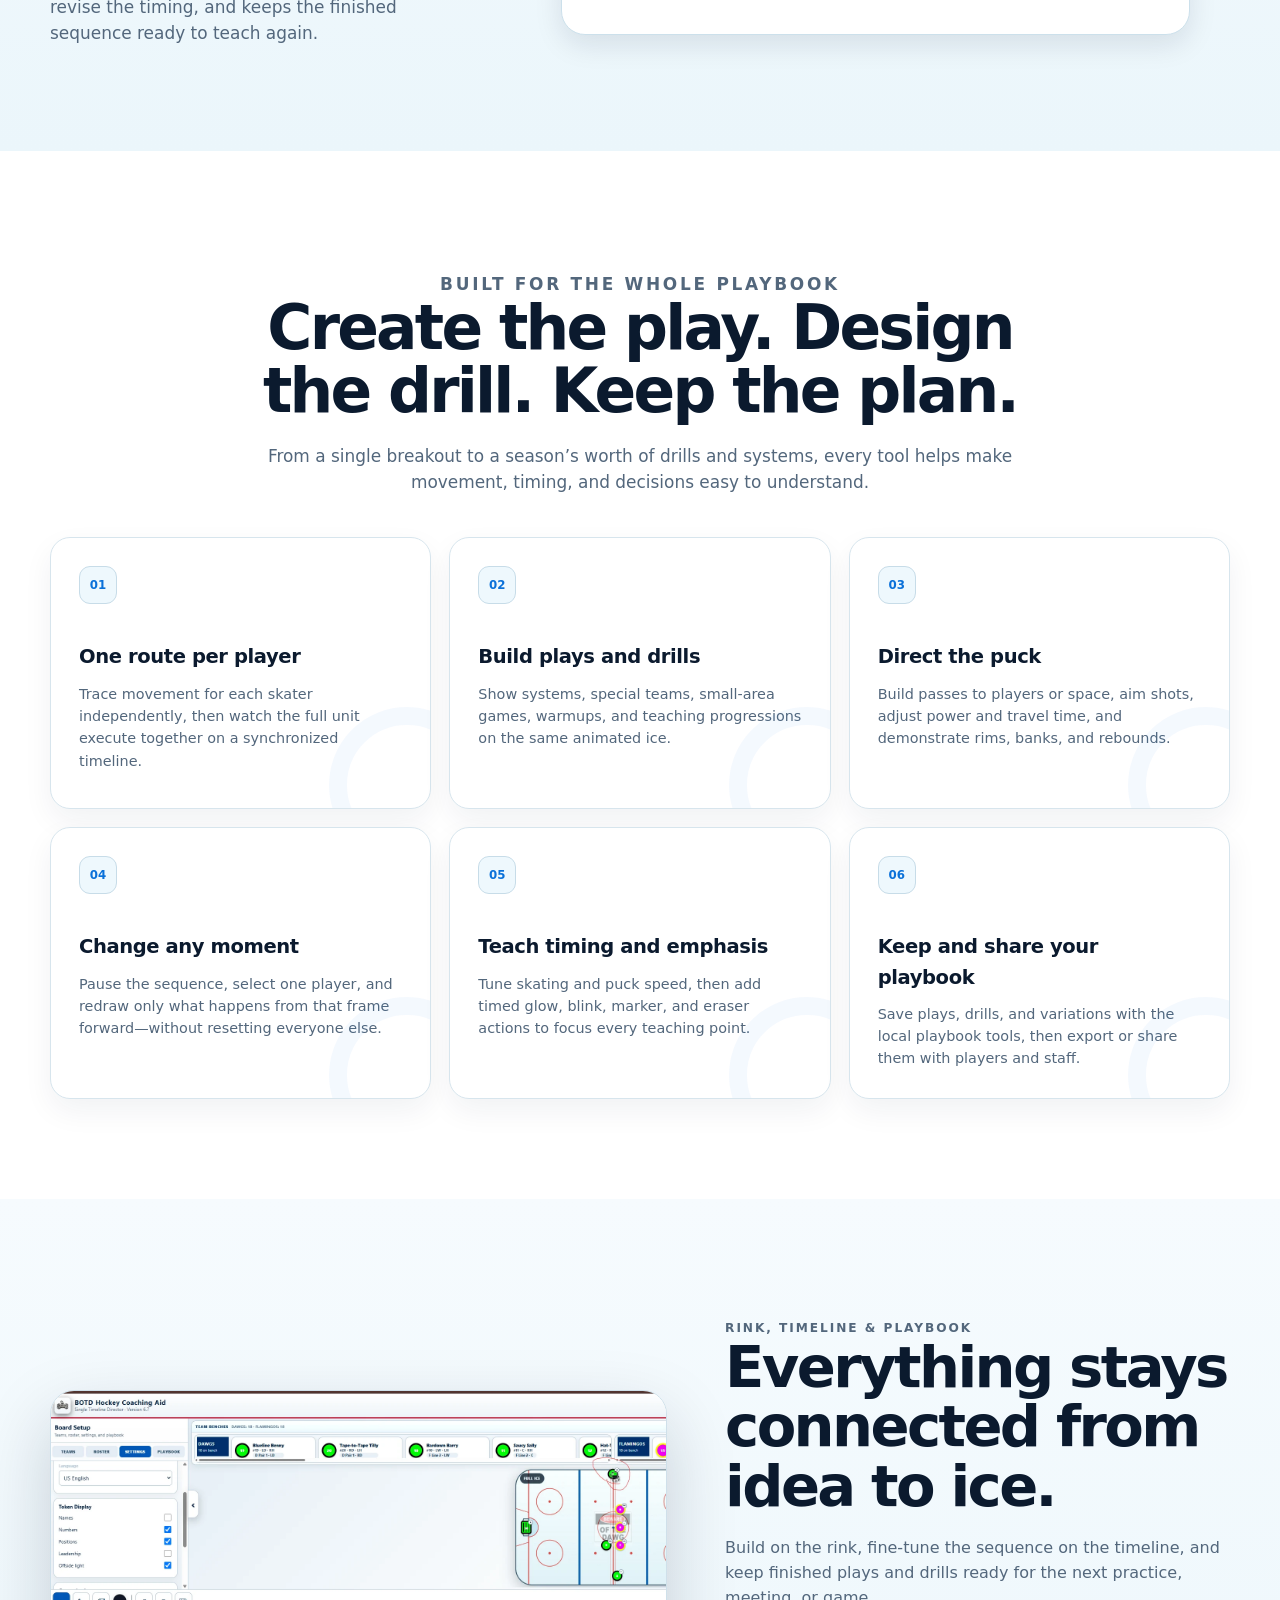
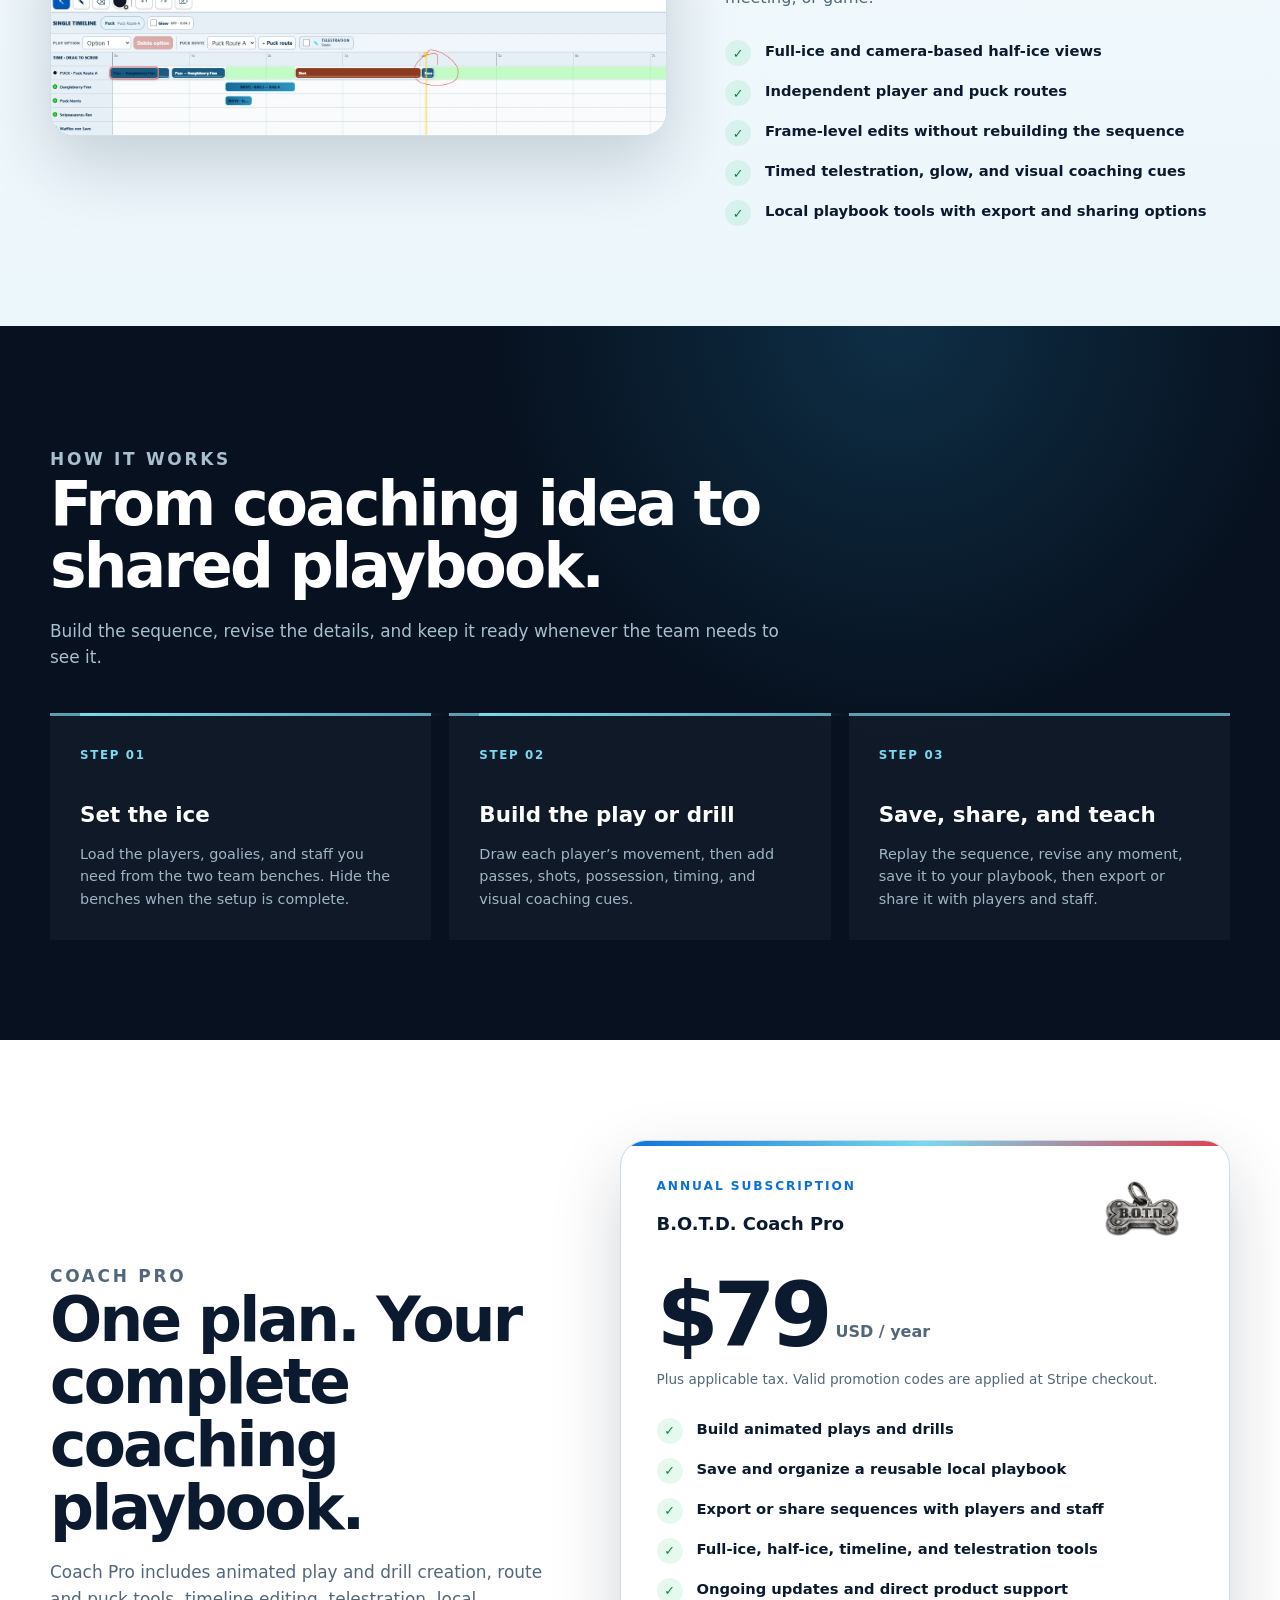
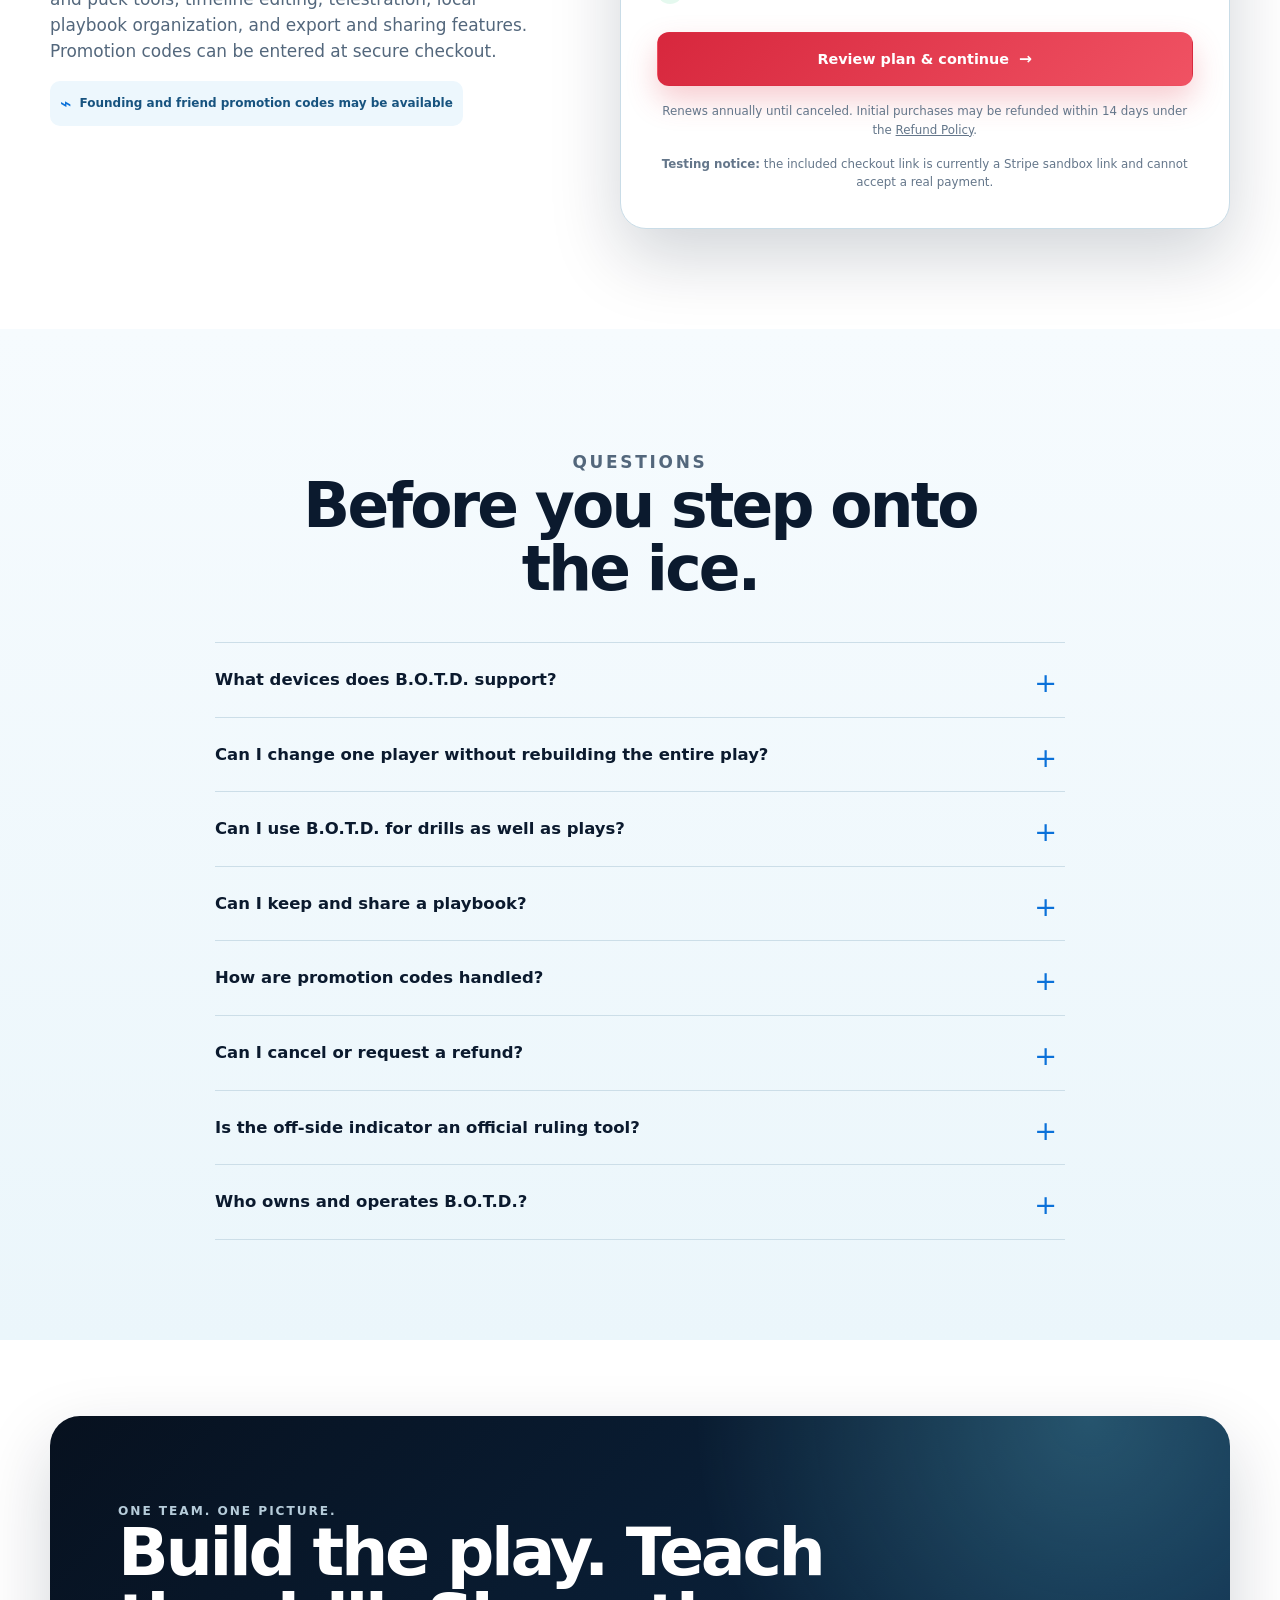
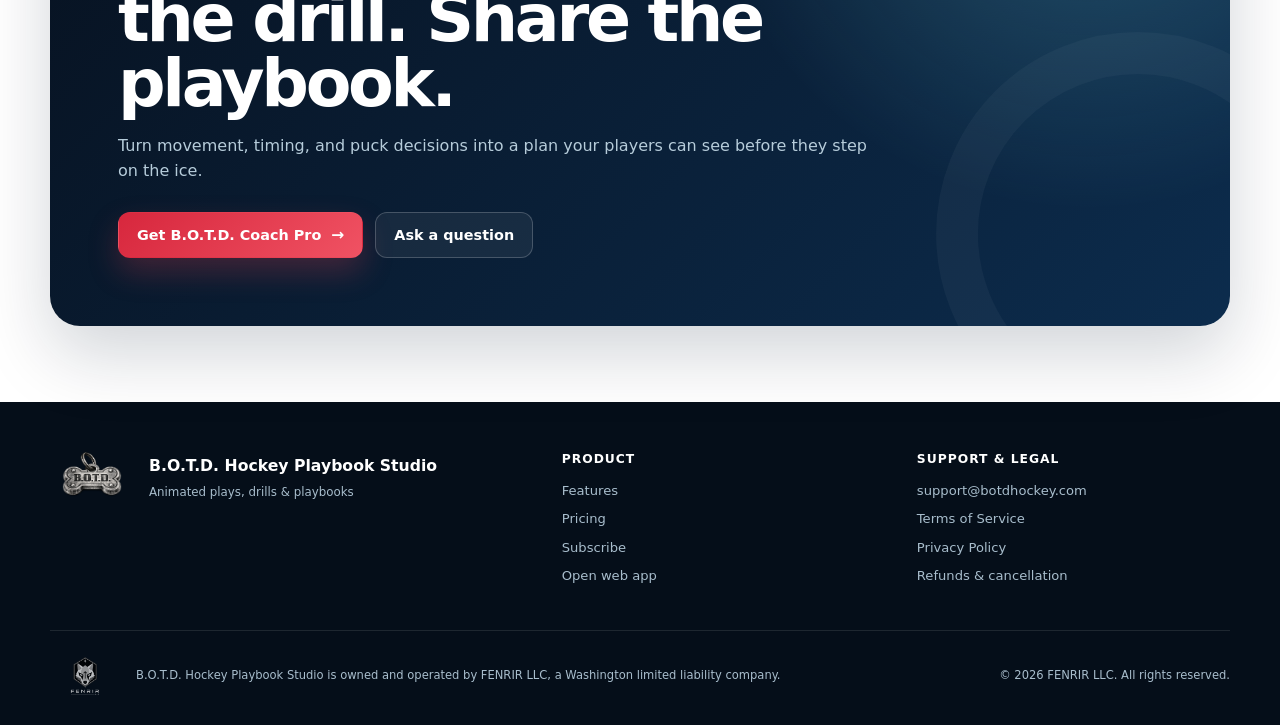
==== commit 60f951a8: "Reposition B.O.T.D. as Hockey Playbook Studio" ====
--- a/index.html
+++ b/index.html
@@ -3,14 +3,14 @@
 <head>
   <meta charset="utf-8">
   <meta name="viewport" content="width=device-width, initial-scale=1">
-  <title>B.O.T.D. Hockey Coaching Aid | Build, Edit & Replay Every Play</title>
-  <meta name="description" content="B.O.T.D. is hockey coaching software for mapping player routes, directing puck actions, editing timing, and replaying the complete play on full or half ice.">
+  <title>B.O.T.D. Hockey Playbook Studio | Animate Plays & Drills</title>
+  <meta name="description" content="Build animated hockey plays and drills, organize them into a reusable playbook, and share clear, timed sequences with players and staff.">
   <link rel="canonical" href="https://botdhockey.com/">
   <meta name="theme-color" content="#07111f">
   <meta property="og:type" content="website">
   <meta property="og:url" content="https://botdhockey.com/">
-  <meta property="og:title" content="B.O.T.D. Hockey Coaching Aid">
-  <meta property="og:description" content="Draw the play. Edit the moment. Coach the decision.">
+  <meta property="og:title" content="B.O.T.D. Hockey Playbook Studio">
+  <meta property="og:description" content="Build the play. Teach the drill. Share the playbook.">
   <meta property="og:image" content="https://botdhockey.com/assets/social-card.png">
   <meta name="twitter:card" content="summary_large_image">
   <link rel="icon" href="/assets/favicon.png" type="image/png">
@@ -29,7 +29,7 @@
       <img src="/assets/botd-dog-tag.png" alt="">
       <span class="product-brand-copy">
         <strong>B.O.T.D. HOCKEY</strong>
-        <small>Single Timeline Director</small>
+        <small>Playbook Studio</small>
       </span>
     </a>
 
@@ -54,38 +54,38 @@
   <section class="hero">
     <div class="container hero-grid">
       <div class="hero-copy reveal">
-        <div class="kicker">Built for coaches who teach movement</div>
-        <h1>Draw the play.<em>Edit the moment.</em></h1>
-        <p class="lead">B.O.T.D. turns the hockey whiteboard into an editable timeline. Map every player’s route, direct the puck, tune the timing, and replay the complete sequence.</p>
+        <div class="kicker">Animated plays, drills &amp; playbooks for hockey coaches</div>
+        <h1>Build the playbook.<em>Bring it to life.</em></h1>
+        <p class="lead">B.O.T.D. turns the hockey whiteboard into an animated, editable playbook. Build plays and drills, map every route, direct the puck, tune the timing, then save and share the finished plan.</p>
         <div class="hero-actions">
-          <a class="btn btn-red btn-arrow" href="/subscribe/">Join Coach Pro</a>
+          <a class="btn btn-red btn-arrow" href="/subscribe/">Build your playbook</a>
           <a class="btn btn-ghost" href="https://edw00rd.github.io/hockey-coaching-aid/" data-app-link rel="noopener">Open the web app</a>
         </div>
         <div class="hero-meta" aria-label="Product highlights">
-          <span>Runs in the browser</span>
-          <span>Built for iPad & desktop</span>
-          <span>Annual Coach Pro plan</span>
-        </div>
-      </div>
-
-      <div class="product-visual reveal" aria-label="B.O.T.D. Hockey Coaching Aid interface">
+          <span>Plays &amp; drills</span>
+          <span>Built for iPad &amp; desktop</span>
+          <span>Save, export &amp; share</span>
+        </div>
+      </div>
+
+      <div class="product-visual reveal" aria-label="B.O.T.D. Hockey Playbook Studio interface for animated plays and drills">
         <img class="dog-tag-float" src="/assets/botd-dog-tag.png" alt="B.O.T.D. dog tag">
         <div class="app-window">
           <div class="app-window-top" aria-hidden="true"><i></i><i></i><i></i></div>
-          <img src="/assets/app-preview.webp" alt="B.O.T.D. Hockey Coaching Aid showing player routes and a synchronized timeline">
-        </div>
-        <div class="visual-badge one"><strong>Edit from any frame</strong><span>Replace one player’s future without resetting the play.</span></div>
-        <div class="visual-badge two"><strong>One synchronized timeline</strong><span>Players, puck, glow, and telestration stay together.</span></div>
+          <img src="/assets/app-preview.webp" alt="B.O.T.D. Hockey Playbook Studio showing an animated coaching sequence and synchronized timeline">
+        </div>
+        <div class="visual-badge one"><strong>Edit from any frame</strong><span>Revise one route without rebuilding the sequence.</span></div>
+        <div class="visual-badge two"><strong>Keep a living playbook</strong><span>Save plays and drills, then export or share them.</span></div>
       </div>
     </div>
   </section>
 
   <div class="trust-strip">
     <div class="container trust-grid">
-      <div class="trust-item"><strong>Independent routes</strong><span>Every player follows their own path.</span></div>
-      <div class="trust-item"><strong>Frame-level edits</strong><span>Pause, redirect, and keep the past intact.</span></div>
-      <div class="trust-item"><strong>Puck direction</strong><span>Passes, shots, power, and board behavior.</span></div>
-      <div class="trust-item"><strong>Coaching playback</strong><span>Show the whole decision—not a static diagram.</span></div>
+      <div class="trust-item"><strong>Animated plays</strong><span>Show routes, reads, and puck movement in sequence.</span></div>
+      <div class="trust-item"><strong>Clear drills</strong><span>Demonstrate timing, rotations, and repetitions.</span></div>
+      <div class="trust-item"><strong>Reusable playbook</strong><span>Keep systems, drills, and options together.</span></div>
+      <div class="trust-item"><strong>Easy sharing</strong><span>Give players and staff the same picture.</span></div>
     </div>
   </div>
 
@@ -93,12 +93,12 @@
     <div class="container mission-grid">
       <div class="mission-copy reveal">
         <p class="eyebrow">Product mission</p>
-        <h2>Make every hockey idea easier to see.</h2>
-        <p>Static arrows show where a play might go. B.O.T.D. shows when it happens, how it changes, and what every player is doing at the same moment.</p>
+        <h2>Turn every coaching idea into a shared plan.</h2>
+        <p>Static arrows show where a play or drill might go. B.O.T.D. shows how it unfolds, lets you revise the timing, and keeps the finished sequence ready to teach again.</p>
       </div>
       <blockquote class="mission-statement reveal">
-        <p>B.O.T.D. exists to make hockey instruction easier to see, easier to revise, and easier to share—so coaches spend less time explaining static diagrams and more time teaching decisions, timing, and movement.</p>
-        <footer>B.O.T.D. Hockey Coaching Aid</footer>
+        <p>Build once. Revise anytime. Keep your plays, drills, systems, and options in one reusable playbook—then share the same picture with players and staff.</p>
+        <footer>B.O.T.D. Hockey Playbook Studio</footer>
       </blockquote>
     </div>
   </section>
@@ -106,9 +106,9 @@
   <section class="section" id="features">
     <div class="container">
       <header class="section-head center reveal">
-        <p class="eyebrow">Built around the play</p>
-        <h2>A coaching board that understands time.</h2>
-        <p>Every control is designed to help a coach move from an idea to a playable sequence without burying the rink under software.</p>
+        <p class="eyebrow">Built for the whole playbook</p>
+        <h2>Create the play. Design the drill. Keep the plan.</h2>
+        <p>From a single breakout to a season’s worth of drills and systems, every tool helps make movement, timing, and decisions easy to understand.</p>
       </header>
 
       <div class="feature-grid">
@@ -119,8 +119,8 @@
         </article>
         <article class="feature-card reveal">
           <span class="feature-number">02</span>
-          <h3>Change any moment</h3>
-          <p>Pause the play, select one player, and redraw only what happens from that frame forward—without teleporting or resetting everyone else.</p>
+          <h3>Build plays and drills</h3>
+          <p>Show systems, special teams, small-area games, warmups, and teaching progressions on the same animated ice.</p>
         </article>
         <article class="feature-card reveal">
           <span class="feature-number">03</span>
@@ -129,18 +129,18 @@
         </article>
         <article class="feature-card reveal">
           <span class="feature-number">04</span>
-          <h3>Tune the timing</h3>
-          <p>Drag action-duration controls to change skating and puck speed while preserving the geometry of the route.</p>
+          <h3>Change any moment</h3>
+          <p>Pause the sequence, select one player, and redraw only what happens from that frame forward—without resetting everyone else.</p>
         </article>
         <article class="feature-card reveal">
           <span class="feature-number">05</span>
-          <h3>Teach with emphasis</h3>
-          <p>Add timed glow, blink, marker, and eraser actions so visual instruction becomes part of the playback.</p>
+          <h3>Teach timing and emphasis</h3>
+          <p>Tune skating and puck speed, then add timed glow, blink, marker, and eraser actions to focus every teaching point.</p>
         </article>
         <article class="feature-card reveal">
           <span class="feature-number">06</span>
-          <h3>See the same ice your way</h3>
-          <p>Work in full-ice or camera-based half-ice views while keeping players, goalies, routes, and puck locations on the same physical surface.</p>
+          <h3>Keep and share your playbook</h3>
+          <p>Save plays, drills, and variations with the local playbook tools, then export or share them with players and staff.</p>
         </article>
       </div>
     </div>
@@ -149,18 +149,18 @@
   <section class="section section-ice">
     <div class="container showcase">
       <div class="showcase-window reveal">
-        <img src="/assets/app-preview.webp" alt="B.O.T.D. timeline editor with movement, pass, and shot clips">
+        <img src="/assets/app-preview.webp" alt="B.O.T.D. playbook editor with player movement, puck actions, and timeline clips">
       </div>
       <div class="showcase-copy reveal">
-        <p class="eyebrow">Rink-first interface</p>
-        <h2>The controls appear when the play needs them.</h2>
-        <p>Select a player to move or bench them. Select the puck to pass or shoot. Expand the timeline only when you need precision.</p>
+        <p class="eyebrow">Rink, timeline &amp; playbook</p>
+        <h2>Everything stays connected from idea to ice.</h2>
+        <p>Build on the rink, fine-tune the sequence on the timeline, and keep finished plays and drills ready for the next practice, meeting, or game.</p>
         <ul class="check-list">
-          <li>Two complete, collapsible team benches</li>
-          <li>Floating player and puck actions on the ice</li>
-          <li>Playback controls available without opening the timeline</li>
-          <li>Pinch-to-zoom and Apple Pencil-friendly interaction</li>
-          <li>Play options and independent puck routes</li>
+          <li>Full-ice and camera-based half-ice views</li>
+          <li>Independent player and puck routes</li>
+          <li>Frame-level edits without rebuilding the sequence</li>
+          <li>Timed telestration, glow, and visual coaching cues</li>
+          <li>Local playbook tools with export and sharing options</li>
         </ul>
       </div>
     </div>
@@ -170,13 +170,13 @@
     <div class="container">
       <header class="section-head reveal">
         <p class="eyebrow">How it works</p>
-        <h2>From clean ice to complete play.</h2>
-        <p>Build the sequence in three direct steps, then refine it until the timing communicates exactly what you want.</p>
+        <h2>From coaching idea to shared playbook.</h2>
+        <p>Build the sequence, revise the details, and keep it ready whenever the team needs to see it.</p>
       </header>
       <div class="steps">
         <article class="step reveal"><strong>STEP 01</strong><h3>Set the ice</h3><p>Load the players, goalies, and staff you need from the two team benches. Hide the benches when the setup is complete.</p></article>
-        <article class="step reveal"><strong>STEP 02</strong><h3>Trace the decisions</h3><p>Draw each player’s movement, then add passes, shots, possession, and visual coaching cues.</p></article>
-        <article class="step reveal"><strong>STEP 03</strong><h3>Play, pause, revise</h3><p>Watch the sequence, stop at the exact frame that needs work, and redraw only the future you want to change.</p></article>
+        <article class="step reveal"><strong>STEP 02</strong><h3>Build the play or drill</h3><p>Draw each player’s movement, then add passes, shots, possession, timing, and visual coaching cues.</p></article>
+        <article class="step reveal"><strong>STEP 03</strong><h3>Save, share, and teach</h3><p>Replay the sequence, revise any moment, save it to your playbook, then export or share it with players and staff.</p></article>
       </div>
     </div>
   </section>
@@ -185,8 +185,8 @@
     <div class="container pricing-grid">
       <div class="pricing-copy reveal">
         <p class="eyebrow">Coach Pro</p>
-        <h2>One plan. The full coaching board.</h2>
-        <p>Coach Pro includes the complete route, puck, timeline, telestration, and visual-emphasis toolset. Promotion codes can be entered at secure checkout.</p>
+        <h2>One plan. Your complete coaching playbook.</h2>
+        <p>Coach Pro includes animated play and drill creation, route and puck tools, timeline editing, telestration, local playbook organization, and export and sharing features. Promotion codes can be entered at secure checkout.</p>
         <div class="promo-note">Founding and friend promotion codes may be available</div>
       </div>
 
@@ -198,11 +198,11 @@
         <div class="price"><strong>$79</strong><span>USD / year</span></div>
         <p class="price-note">Plus applicable tax. Valid promotion codes are applied at Stripe checkout.</p>
         <ul class="check-list">
-          <li>Complete player and puck timeline tools</li>
-          <li>Full-ice and half-ice coaching views</li>
-          <li>Timed telestration, glow, and blink</li>
-          <li>Ongoing product updates during the subscription</li>
-          <li>Direct support at support@botdhockey.com</li>
+          <li>Build animated plays and drills</li>
+          <li>Save and organize a reusable local playbook</li>
+          <li>Export or share sequences with players and staff</li>
+          <li>Full-ice, half-ice, timeline, and telestration tools</li>
+          <li>Ongoing updates and direct product support</li>
         </ul>
         <a class="btn btn-red btn-arrow" href="/subscribe/">Review plan & continue</a>
         <p class="price-disclosure">Renews annually until canceled. Initial purchases may be refunded within 14 days under the <a href="/refunds/">Refund Policy</a>.</p>
@@ -227,6 +227,14 @@
           <div>Yes. Pause at the frame where the decision changes, select that player, and trace a new route. The route before the playhead remains intact, while only that player’s future is replaced.</div>
         </details>
         <details>
+          <summary>Can I use B.O.T.D. for drills as well as plays?</summary>
+          <div>Yes. Use the same rink, routes, puck actions, timing, and visual cues to build set plays, systems, skills stations, small-area games, warmups, and other coaching sequences.</div>
+        </details>
+        <details>
+          <summary>Can I keep and share a playbook?</summary>
+          <div>Yes. Save and organize plays, drills, and variations with the local playbook tools, then export or share finished sequences with players and staff. Keep exported backups of important material, especially before clearing browser data or changing devices.</div>
+        </details>
+        <details>
           <summary>How are promotion codes handled?</summary>
           <div>Valid promotion codes can be entered on the Stripe-hosted checkout page. A promotional first-year amount may differ from the standard annual renewal price, which is disclosed during checkout.</div>
         </details>
@@ -240,7 +248,7 @@
         </details>
         <details>
           <summary>Who owns and operates B.O.T.D.?</summary>
-          <div>B.O.T.D. Hockey Coaching Aid is owned and operated by FENRIR LLC, a Washington limited liability company. Product support is available at <a href="mailto:support@botdhockey.com">support@botdhockey.com</a>.</div>
+          <div>B.O.T.D. Hockey Playbook Studio is owned and operated by FENRIR LLC, a Washington limited liability company. Product support is available at <a href="mailto:support@botdhockey.com">support@botdhockey.com</a>.</div>
         </details>
       </div>
     </div>
@@ -249,9 +257,9 @@
   <section class="section section-tight">
     <div class="container final-cta reveal">
       <div class="final-cta-content">
-        <p class="eyebrow">Build the whole decision</p>
-        <h2>Stop explaining a moving play with a frozen picture.</h2>
-        <p>Give every player a route, give every action a time, and show the sequence the way you see it.</p>
+        <p class="eyebrow">One team. One picture.</p>
+        <h2>Build the play. Teach the drill. Share the playbook.</h2>
+        <p>Turn movement, timing, and puck decisions into a plan your players can see before they step on the ice.</p>
         <div class="hero-actions">
           <a class="btn btn-red btn-arrow" href="/subscribe/">Get B.O.T.D. Coach Pro</a>
           <a class="btn btn-ghost" href="mailto:support@botdhockey.com">Ask a question</a>
@@ -266,7 +274,7 @@
     <div class="footer-grid">
       <div class="footer-product">
         <img src="/assets/botd-dog-tag.png" alt="B.O.T.D. dog tag">
-        <div><strong>B.O.T.D. Hockey Coaching Aid</strong><span>Single Timeline Director</span></div>
+        <div><strong>B.O.T.D. Hockey Playbook Studio</strong><span>Animated plays, drills &amp; playbooks</span></div>
       </div>
       <div class="footer-column">
         <strong>Product</strong>
@@ -286,7 +294,7 @@
 
     <div class="owner-bar">
       <img src="/assets/fenrir-owner-mark-small.png" alt="FENRIR LLC">
-      <p>B.O.T.D. Hockey Coaching Aid is owned and operated by FENRIR LLC, a Washington limited liability company.</p>
+      <p>B.O.T.D. Hockey Playbook Studio is owned and operated by FENRIR LLC, a Washington limited liability company.</p>
       <p class="copyright">© <span data-year></span> FENRIR LLC. All rights reserved.</p>
     </div>
   </div>
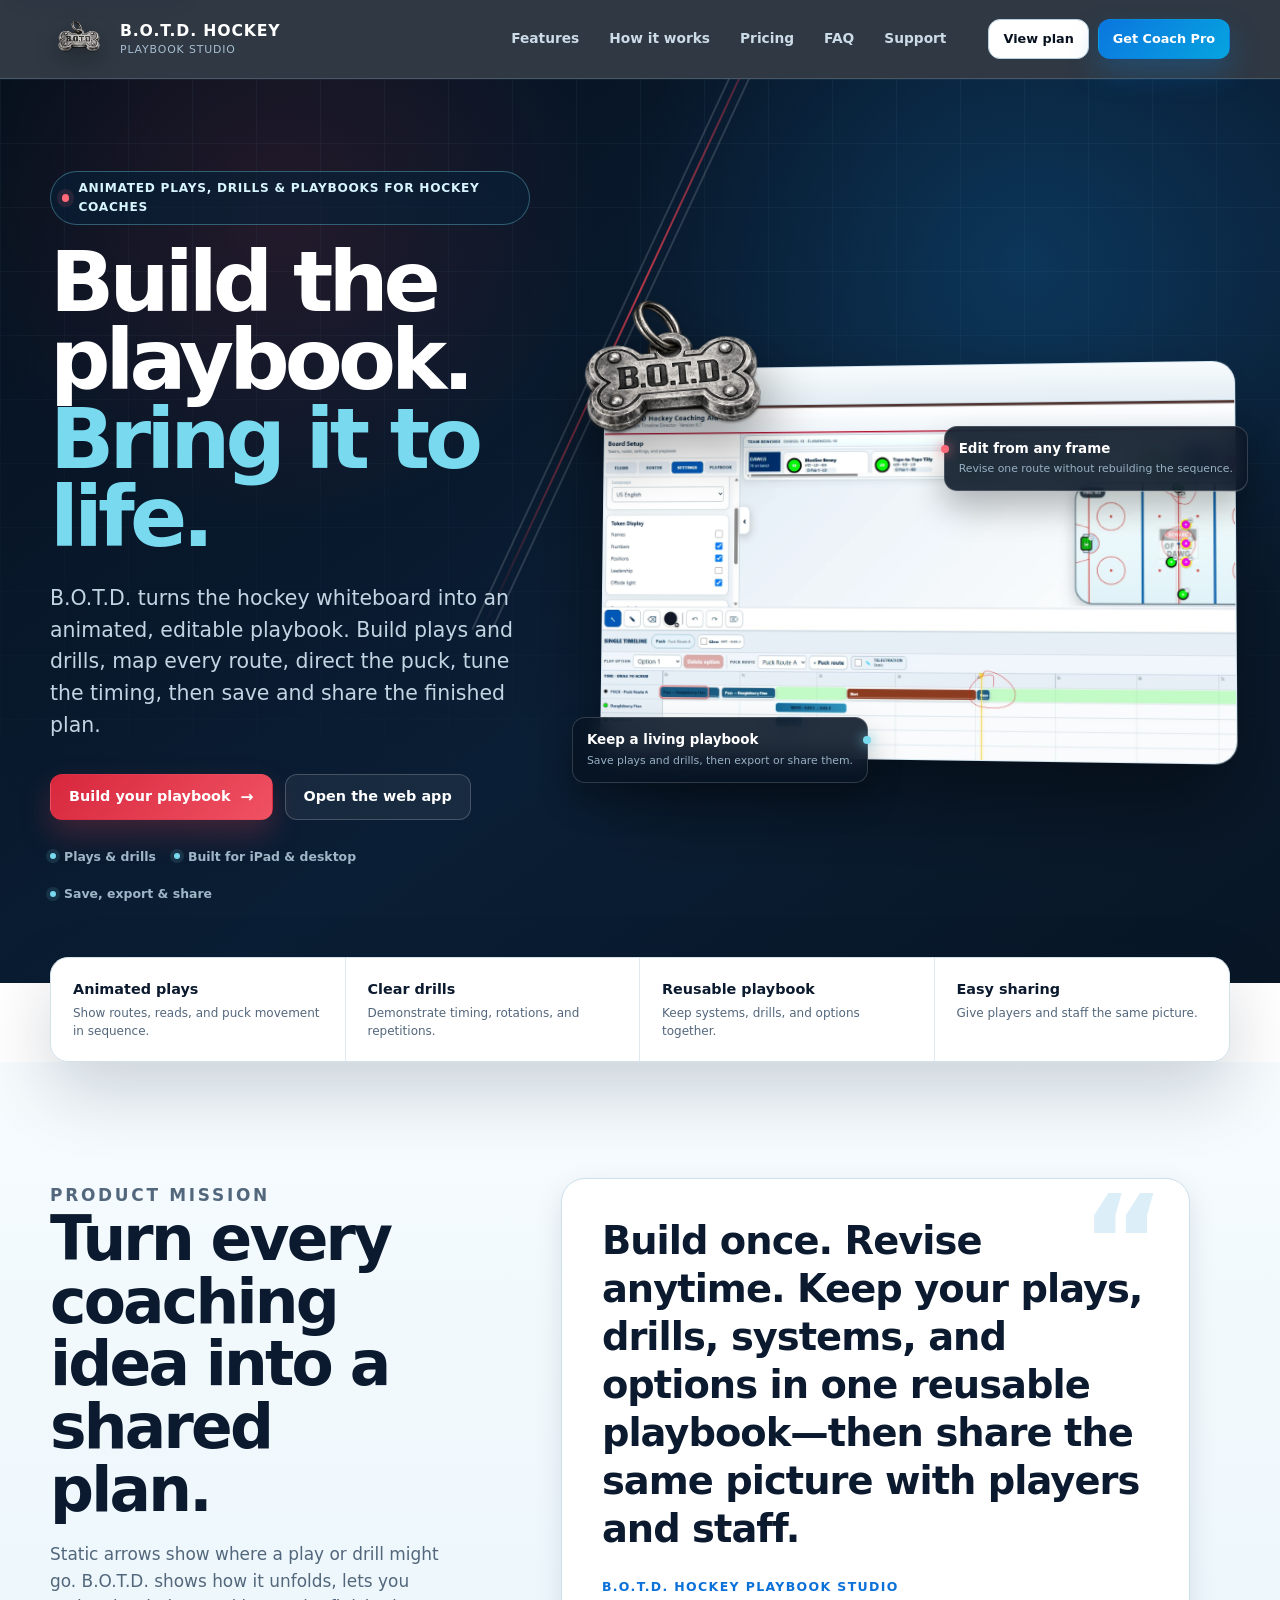
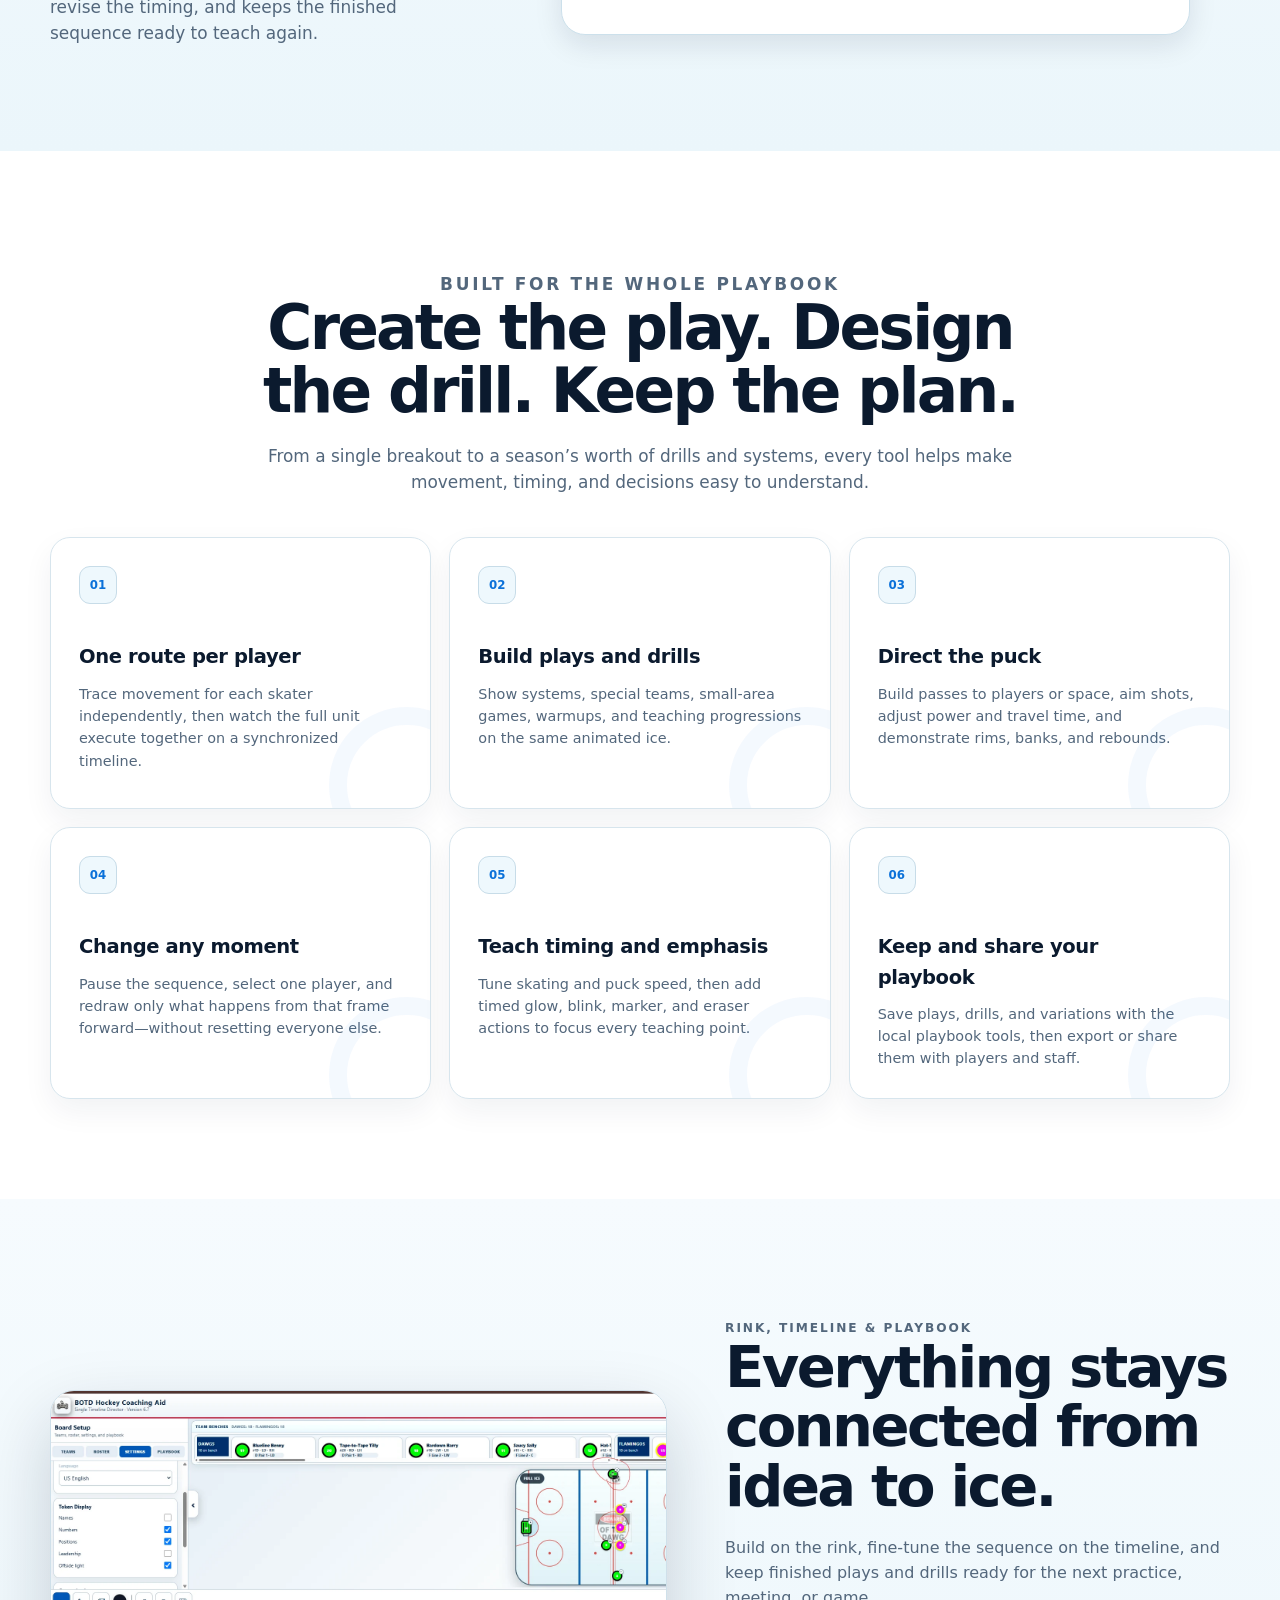
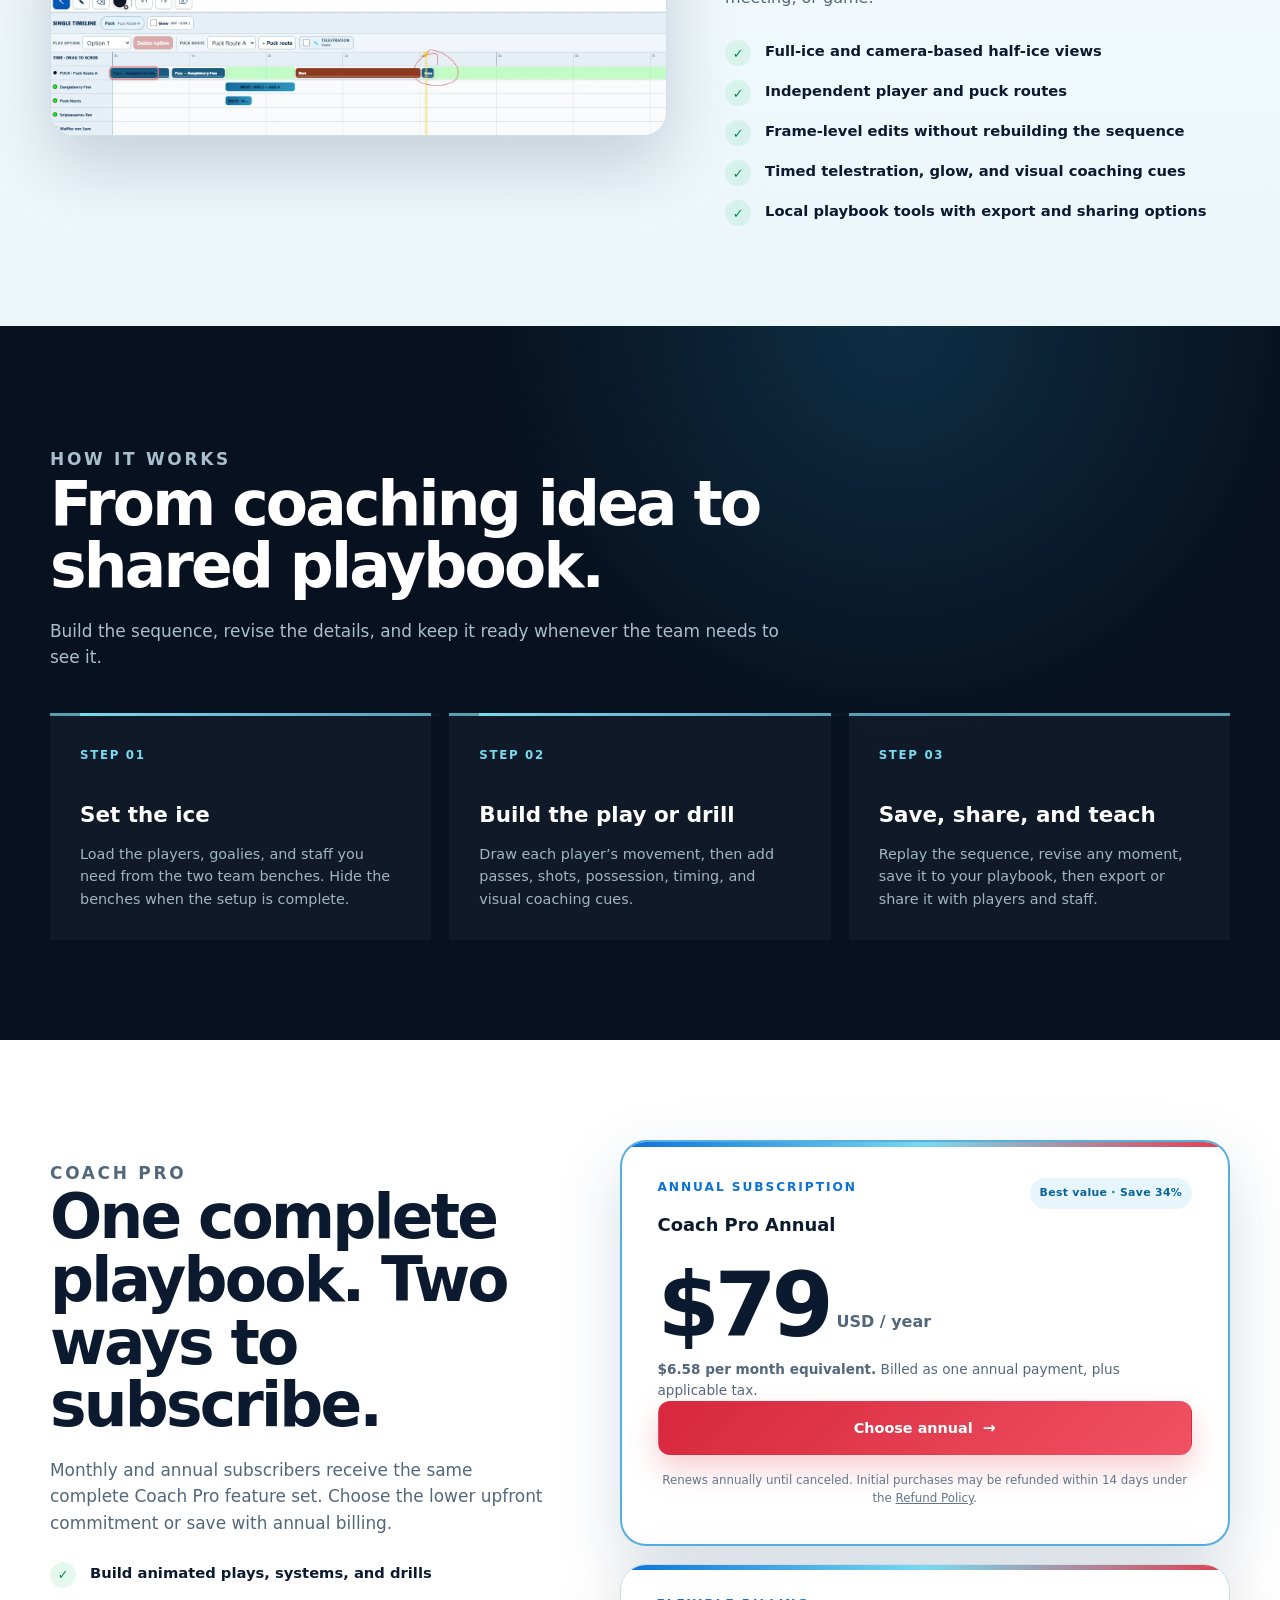
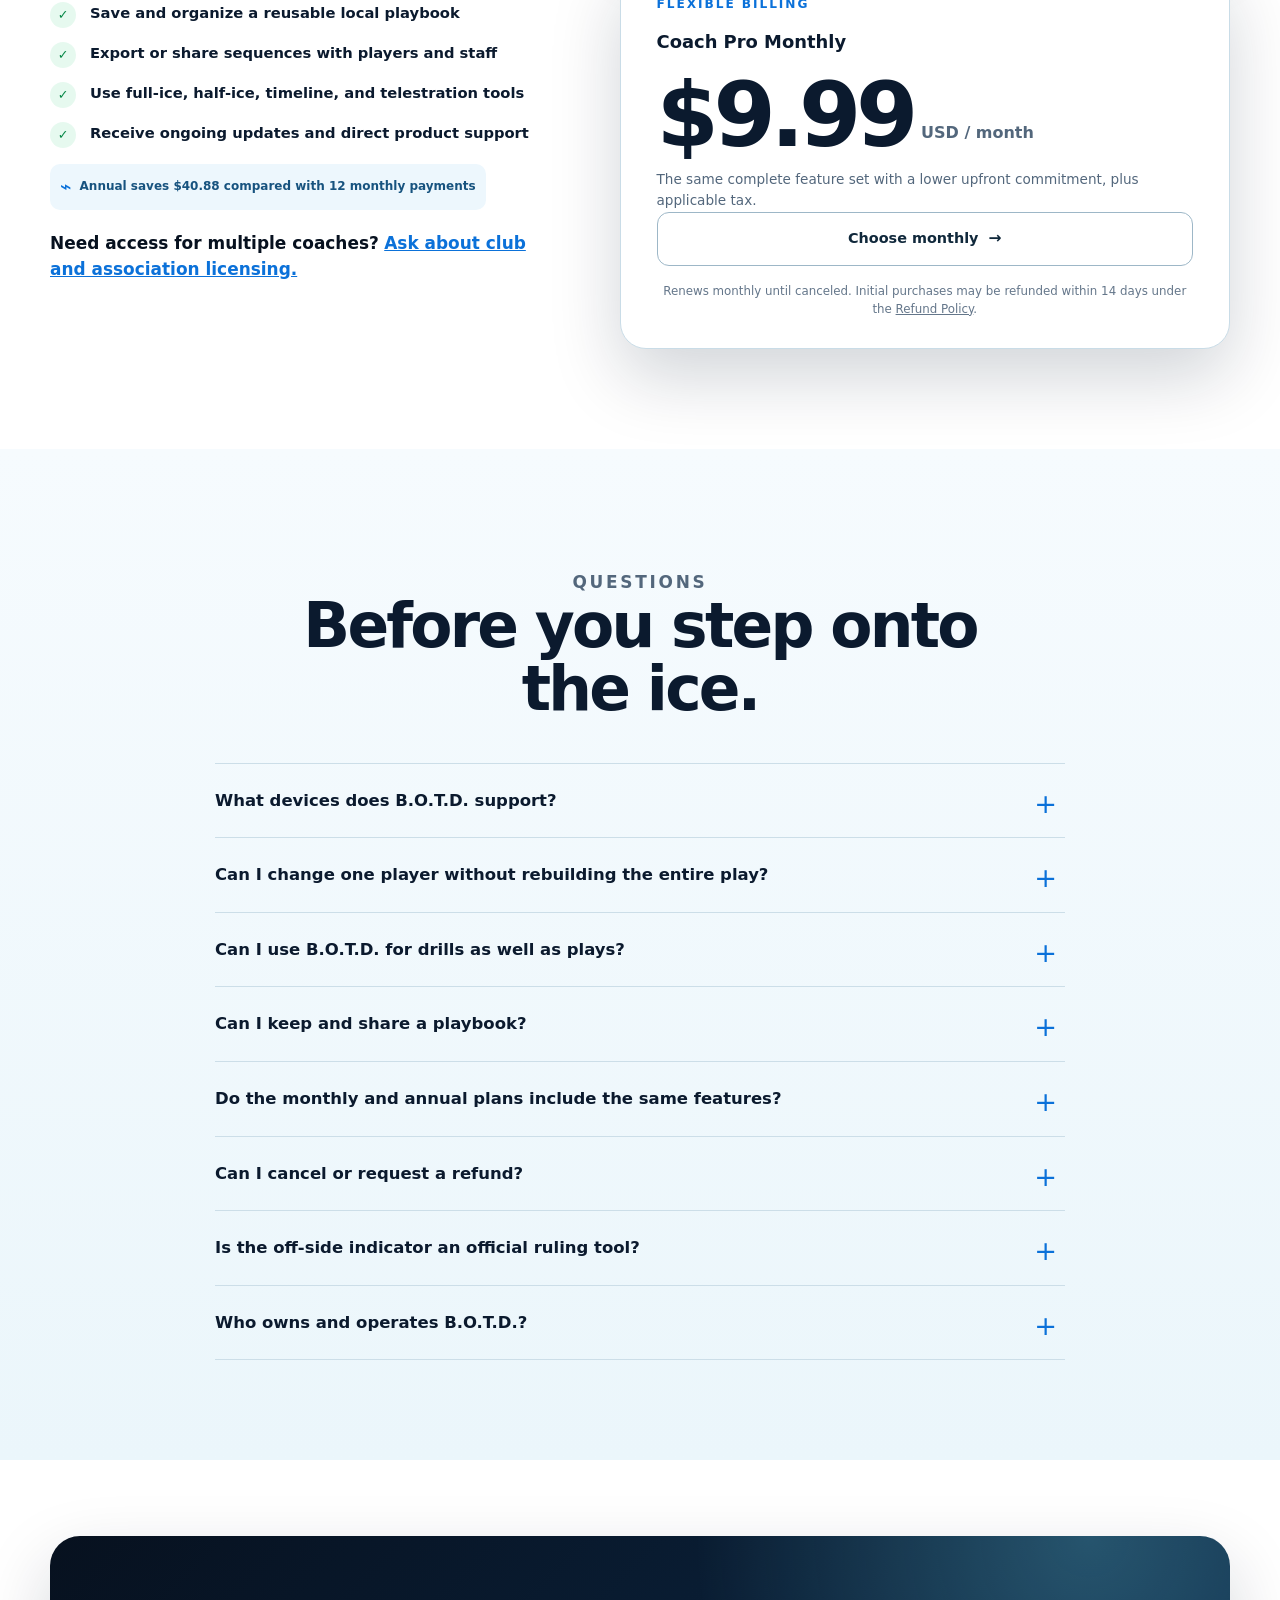
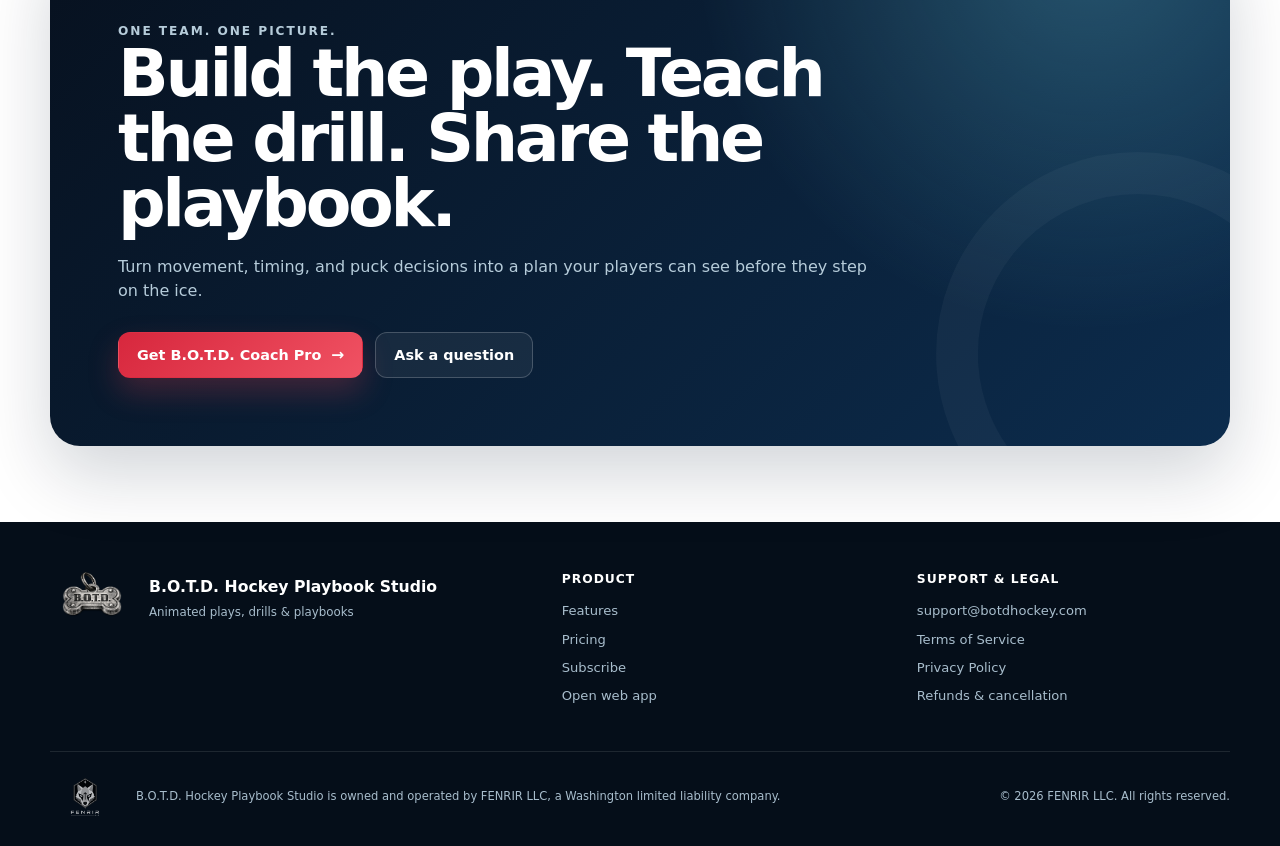
==== commit e9ef076f: "Add monthly and annual Coach Pro billing" ====
--- a/index.html
+++ b/index.html
@@ -185,29 +185,41 @@
     <div class="container pricing-grid">
       <div class="pricing-copy reveal">
         <p class="eyebrow">Coach Pro</p>
-        <h2>One plan. Your complete coaching playbook.</h2>
-        <p>Coach Pro includes animated play and drill creation, route and puck tools, timeline editing, telestration, local playbook organization, and export and sharing features. Promotion codes can be entered at secure checkout.</p>
-        <div class="promo-note">Founding and friend promotion codes may be available</div>
-      </div>
-
-      <article class="price-card reveal" aria-label="B.O.T.D. Coach Pro annual subscription">
-        <div class="price-head">
-          <div><p class="eyebrow">Annual subscription</p><h3 class="price-name">B.O.T.D. Coach Pro</h3></div>
-          <img src="/assets/botd-dog-tag.png" alt="">
-        </div>
-        <div class="price"><strong>$79</strong><span>USD / year</span></div>
-        <p class="price-note">Plus applicable tax. Valid promotion codes are applied at Stripe checkout.</p>
-        <ul class="check-list">
-          <li>Build animated plays and drills</li>
+        <h2>One complete playbook. Two ways to subscribe.</h2>
+        <p>Monthly and annual subscribers receive the same complete Coach Pro feature set. Choose the lower upfront commitment or save with annual billing.</p>
+        <ul class="check-list pricing-feature-list">
+          <li>Build animated plays, systems, and drills</li>
           <li>Save and organize a reusable local playbook</li>
           <li>Export or share sequences with players and staff</li>
-          <li>Full-ice, half-ice, timeline, and telestration tools</li>
-          <li>Ongoing updates and direct product support</li>
+          <li>Use full-ice, half-ice, timeline, and telestration tools</li>
+          <li>Receive ongoing updates and direct product support</li>
         </ul>
-        <a class="btn btn-red btn-arrow" href="/subscribe/">Review plan & continue</a>
-        <p class="price-disclosure">Renews annually until canceled. Initial purchases may be refunded within 14 days under the <a href="/refunds/">Refund Policy</a>.</p>
-        <p class="price-disclosure" data-sandbox-only><strong>Testing notice:</strong> the included checkout link is currently a Stripe sandbox link and cannot accept a real payment.</p>
-      </article>
+        <div class="promo-note">Annual saves $40.88 compared with 12 monthly payments</div>
+        <p class="team-license"><strong>Need access for multiple coaches?</strong> <a href="mailto:support@botdhockey.com?subject=B.O.T.D.%20club%20licensing">Ask about club and association licensing.</a></p>
+      </div>
+
+      <div class="price-options" aria-label="B.O.T.D. Coach Pro billing options">
+        <article class="price-card price-card-featured reveal" aria-label="B.O.T.D. Coach Pro annual subscription">
+          <div class="price-head">
+            <div><p class="eyebrow">Annual subscription</p><h3 class="price-name">Coach Pro Annual</h3></div>
+            <span class="price-badge">Best value · Save 34%</span>
+          </div>
+          <div class="price"><strong>$79</strong><span>USD / year</span></div>
+          <p class="price-note"><strong>$6.58 per month equivalent.</strong> Billed as one annual payment, plus applicable tax.</p>
+          <a class="btn btn-red btn-arrow" href="/subscribe/#annual">Choose annual</a>
+          <p class="price-disclosure">Renews annually until canceled. Initial purchases may be refunded within 14 days under the <a href="/refunds/">Refund Policy</a>.</p>
+        </article>
+
+        <article class="price-card price-card-compact reveal" aria-label="B.O.T.D. Coach Pro monthly subscription">
+          <div class="price-head">
+            <div><p class="eyebrow">Flexible billing</p><h3 class="price-name">Coach Pro Monthly</h3></div>
+          </div>
+          <div class="price"><strong>$9.99</strong><span>USD / month</span></div>
+          <p class="price-note">The same complete feature set with a lower upfront commitment, plus applicable tax.</p>
+          <a class="btn btn-outline-dark btn-arrow" href="/subscribe/#monthly">Choose monthly</a>
+          <p class="price-disclosure">Renews monthly until canceled. Initial purchases may be refunded within 14 days under the <a href="/refunds/">Refund Policy</a>.</p>
+        </article>
+      </div>
     </div>
   </section>
 
@@ -235,8 +247,8 @@
           <div>Yes. Save and organize plays, drills, and variations with the local playbook tools, then export or share finished sequences with players and staff. Keep exported backups of important material, especially before clearing browser data or changing devices.</div>
         </details>
         <details>
-          <summary>How are promotion codes handled?</summary>
-          <div>Valid promotion codes can be entered on the Stripe-hosted checkout page. A promotional first-year amount may differ from the standard annual renewal price, which is disclosed during checkout.</div>
+          <summary>Do the monthly and annual plans include the same features?</summary>
+          <div>Yes. Both options include the complete Coach Pro feature set. Monthly billing lowers the upfront commitment; annual billing provides the best value and saves $40.88 compared with 12 monthly payments.</div>
         </details>
         <details>
           <summary>Can I cancel or request a refund?</summary>
--- a/assets/site.css
+++ b/assets/site.css
@@ -643,7 +643,7 @@
   display: grid;
   grid-template-columns: 0.9fr 1.1fr;
   gap: 70px;
-  align-items: center;
+  align-items: start;
 }
 .price-card {
   position: relative;
@@ -699,6 +699,44 @@
   font-weight: 800;
 }
 .promo-note::before { content: "⌁"; color: var(--blue); font-size: 1.2rem; }
+.price-options {
+  display: grid;
+  gap: 18px;
+}
+.price-card-featured {
+  border: 2px solid rgba(21, 143, 214, 0.72);
+  box-shadow: 0 24px 64px rgba(10, 66, 104, 0.17);
+}
+.price-card-compact { padding-block: 30px; }
+.price-card-compact .price { margin-top: 22px; }
+.price-badge {
+  display: inline-flex;
+  align-items: center;
+  justify-content: center;
+  padding: 7px 10px;
+  border-radius: 999px;
+  background: #e7f6fd;
+  color: #0c6395;
+  font-size: 0.68rem;
+  font-weight: 900;
+  letter-spacing: 0.03em;
+  white-space: nowrap;
+}
+.pricing-feature-list { margin-top: 26px; }
+.team-license {
+  margin: 20px 0 0;
+  color: var(--muted);
+  font-size: 0.82rem;
+}
+.team-license strong { color: var(--ink); }
+.team-license a { color: var(--blue); font-weight: 800; }
+.btn-outline-dark {
+  border: 1px solid #9db7c7;
+  background: white;
+  color: #10283b;
+  box-shadow: none;
+}
+.btn-outline-dark:hover { border-color: var(--blue); background: #f1f9fd; color: #0b5f90; }
 
 .faq-list {
   max-width: 850px;
@@ -827,11 +865,16 @@
 .subscribe-grid {
   display: grid;
   grid-template-columns: 1fr 0.78fr;
-  gap: 56px;
+  grid-template-areas:
+    "intro checkout"
+    "details checkout";
+  gap: 48px 56px;
   align-items: start;
 }
-.subscribe-copy h1 { max-width: 720px; }
-.subscribe-copy .lead { max-width: 720px; margin: 20px 0 0; color: var(--muted); font-size: 1.04rem; }
+.subscribe-intro { grid-area: intro; }
+.subscribe-intro h1 { max-width: 720px; }
+.subscribe-intro .lead { max-width: 720px; margin: 20px 0 0; color: var(--muted); font-size: 1.04rem; }
+.subscribe-details-column { grid-area: details; }
 .offer-summary {
   display: grid;
   grid-template-columns: repeat(3, 1fr);
@@ -847,6 +890,7 @@
 .offer-summary strong { display: block; font-size: 0.84rem; }
 .offer-summary span { display: block; margin-top: 5px; color: var(--muted); font-size: 0.72rem; }
 .checkout-card {
+  grid-area: checkout;
   position: sticky;
   top: 104px;
   overflow: hidden;
@@ -865,6 +909,52 @@
 .checkout-card-art img { width: min(280px, 92%); filter: drop-shadow(0 18px 20px rgba(0,0,0,0.35)); }
 .checkout-card-body { padding: 30px; }
 .checkout-label { color: var(--blue); font-size: 0.72rem; font-weight: 900; letter-spacing: 0.12em; text-transform: uppercase; }
+.checkout-card-heading { margin: 10px 0 0; font-size: 1.5rem; letter-spacing: -0.03em; }
+.checkout-card-intro { margin: 8px 0 0; color: var(--muted); font-size: 0.82rem; }
+.checkout-plan-list { display: grid; gap: 14px; margin-top: 24px; }
+.checkout-plan {
+  scroll-margin-top: 108px;
+  padding: 22px;
+  border: 1px solid #cfdee7;
+  border-radius: 17px;
+  background: #fbfdfe;
+}
+.checkout-plan-featured {
+  border: 2px solid rgba(21, 143, 214, 0.72);
+  background: linear-gradient(180deg, #f2faff, #ffffff);
+  box-shadow: 0 12px 30px rgba(12, 96, 145, 0.12);
+}
+.checkout-plan-top {
+  display: flex;
+  align-items: start;
+  justify-content: space-between;
+  gap: 14px;
+}
+.checkout-plan-kicker {
+  display: block;
+  color: var(--blue);
+  font-size: 0.65rem;
+  font-weight: 900;
+  letter-spacing: 0.12em;
+  text-transform: uppercase;
+}
+.checkout-plan h3 { margin: 4px 0 0; font-size: 1rem; }
+.plan-badge {
+  display: inline-flex;
+  padding: 6px 9px;
+  border-radius: 999px;
+  background: var(--blue);
+  color: white;
+  font-size: 0.63rem;
+  font-weight: 900;
+  letter-spacing: 0.04em;
+  text-transform: uppercase;
+  white-space: nowrap;
+}
+.plan-savings { margin: 12px 0 0; color: #0c6f47; font-size: 0.76rem; font-weight: 850; }
+.plan-renewal { margin: 11px 0 0; color: #64768a; font-size: 0.69rem; text-align: center; }
+.checkout-plan .price-note { margin-top: 10px; }
+.checkout-plan .btn { margin-top: 18px; }
 .checkout-price { display: flex; align-items: end; gap: 8px; margin-top: 14px; }
 .checkout-price strong { font-size: 4.3rem; line-height: 0.86; letter-spacing: -0.06em; }
 .checkout-price span { padding-bottom: 6px; color: var(--muted); font-weight: 750; }
@@ -888,6 +978,7 @@
 .checkout-legal { margin: 18px 0 0; color: #6c7f90; font-size: 0.7rem; text-align: center; }
 .checkout-legal a { color: var(--blue); }
 .subscribe-details { margin-top: 48px; }
+.subscribe-details:first-child { margin-top: 0; }
 .subscribe-details h2 { margin: 0 0 18px; font-size: 1.35rem; }
 .subscribe-details .faq-list { margin: 0; max-width: none; }
 
@@ -1011,8 +1102,14 @@
   .header-actions .btn-primary { display: none; }
   .mission-grid,
   .showcase,
-  .pricing-grid,
-  .subscribe-grid { grid-template-columns: 1fr; }
+  .pricing-grid { grid-template-columns: 1fr; }
+  .subscribe-grid {
+    grid-template-columns: 1fr;
+    grid-template-areas:
+      "intro"
+      "checkout"
+      "details";
+  }
   .mission-copy { position: static; }
   .showcase-copy { order: -1; }
   .steps { grid-template-columns: 1fr; }
@@ -1046,6 +1143,10 @@
   .feature-grid { grid-template-columns: 1fr; }
   .feature-card { min-height: 240px; }
   .price-card { padding: 28px 22px; }
+  .price-head { align-items: flex-start; }
+  .price-badge { white-space: normal; text-align: center; }
+  .checkout-plan { padding: 20px 17px; }
+  .checkout-plan-top { align-items: flex-start; }
   .final-cta { padding: 44px 24px; border-radius: 22px; }
   .footer-grid { grid-template-columns: 1fr 1fr; }
   .footer-grid > :first-child { grid-column: 1 / -1; }
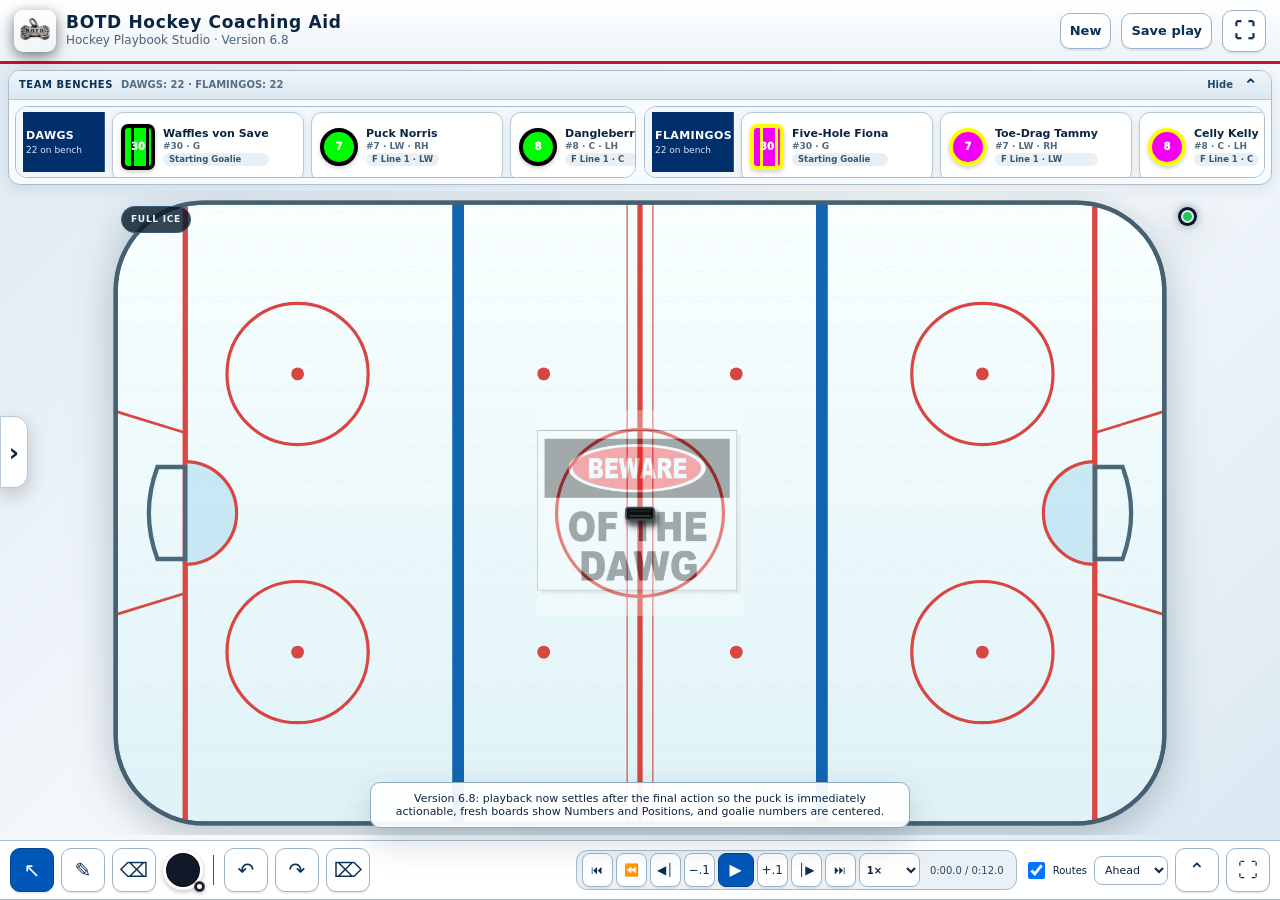
==== commit 839d56e7: "Publish B.O.T.D. v6.8 at app.botdhockey.com" ====
--- a/index.html
+++ b/index.html
@@ -1,315 +1,4750 @@
 <!doctype html>
+<!--
+  BOTD Hockey Coaching Aid
+  Creator: Nicholas Heller
+  Version: 6.3
+  Release architecture: rink-first floating controls, independent player route editing, ordered team benches, reusable play options, and camera-based Half Ice.
+-->
 <html lang="en">
 <head>
-  <meta charset="utf-8">
-  <meta name="viewport" content="width=device-width, initial-scale=1">
-  <title>B.O.T.D. Hockey Playbook Studio | Animate Plays & Drills</title>
-  <meta name="description" content="Build animated hockey plays and drills, organize them into a reusable playbook, and share clear, timed sequences with players and staff.">
-  <link rel="canonical" href="https://botdhockey.com/">
-  <meta name="theme-color" content="#07111f">
-  <meta property="og:type" content="website">
-  <meta property="og:url" content="https://botdhockey.com/">
-  <meta property="og:title" content="B.O.T.D. Hockey Playbook Studio">
-  <meta property="og:description" content="Build the play. Teach the drill. Share the playbook.">
-  <meta property="og:image" content="https://botdhockey.com/assets/social-card.png">
-  <meta name="twitter:card" content="summary_large_image">
-  <link rel="icon" href="/assets/favicon.png" type="image/png">
-  <link rel="apple-touch-icon" href="/assets/icon-192.png">
-  <link rel="manifest" href="/site.webmanifest">
-  <link rel="stylesheet" href="/assets/site.css">
-  <script src="/assets/config.js" defer></script>
-  <script src="/assets/site.js" defer></script>
+<meta charset="utf-8">
+<meta name="viewport" content="width=device-width,initial-scale=1,viewport-fit=cover,user-scalable=no">
+<meta id="themeColorMeta" name="theme-color" content="#F3F7FB">
+<meta name="author" content="Nicholas Heller">
+<title>BOTD Hockey Coaching Aid v6.8</title>
+<link rel="icon" href="data:,">
+<style>
+:root{
+  --navy:#061423;--navy2:#0b2034;--panel:#10283e;--panel2:#17364f;--line:#2c4b64;
+  --ice:#e9f8fc;--text:#edf6fb;--muted:#9bb2c3;--accent:#f6d34a;--good:#22c55e;
+  --danger:#ef4444;--orange:#f59e0b;--cyan:#39d8ff;--shadow:0 16px 42px rgba(0,0,0,.34);
+  --timeline-h:264px;--left-w:332px;--right-w:338px;--toolbar-h:54px;
+}
+*{box-sizing:border-box}.hidden{display:none!important}body.left-hidden{--left-w:0px}body.left-hidden .left-drawer{display:none}body.right-hidden{--right-w:0px}body.right-hidden .right-drawer{display:none}
+html,body{height:100%;margin:0;overflow:hidden;background:var(--navy);color:var(--text);font-family:Inter,ui-sans-serif,system-ui,-apple-system,BlinkMacSystemFont,"Segoe UI",sans-serif}
+button,input,select,textarea{font:inherit}button{color:inherit}
+button:focus-visible,input:focus-visible,select:focus-visible,textarea:focus-visible{outline:3px solid rgba(57,216,255,.55);outline-offset:2px}
+body{display:grid;grid-template-rows:58px minmax(0,1fr) var(--toolbar-h) var(--timeline-h);transition:grid-template-rows .25s ease}
+body.timeline-collapsed{--timeline-h:48px}
+body.focus-mode{--left-w:0px;--right-w:0px}
+body.focus-mode .left-drawer,body.focus-mode .right-drawer{display:none}
+body.focus-mode .workspace{grid-template-columns:1fr}
+.topbar{display:flex;align-items:center;gap:12px;padding:7px 12px;border-bottom:1px solid #24445e;background:linear-gradient(180deg,#0c2236,#071725);z-index:50;min-width:0}
+.brand{display:flex;align-items:center;gap:10px;min-width:220px}.brand img{width:42px;height:42px;border-radius:9px;object-fit:contain;background:transparent;box-shadow:0 4px 14px #0008}.brand-copy{line-height:1.05}.brand-copy strong{display:block;font-size:15px;letter-spacing:.04em}.brand-copy span{font-size:11px;color:var(--muted)}
+.topbar-spacer{flex:1}.top-status{font-size:12px;color:#cfe2ef;white-space:nowrap;overflow:hidden;text-overflow:ellipsis;max-width:38vw}
+.icon-btn,.btn{border:1px solid #35536b;background:#17364f;border-radius:9px;min-height:38px;padding:7px 11px;cursor:pointer;box-shadow:0 2px 0 #0003;transition:.15s transform,.15s background,.15s opacity}.icon-btn{width:40px;padding:0;font-size:19px;display:grid;place-items:center}.btn:hover,.icon-btn:hover{background:#204660}.btn:active,.icon-btn:active{transform:translateY(1px)}.btn.primary{background:#1d6d9d;border-color:#43a5d9}.btn.good{background:#15723c;border-color:#3bcf78}.btn.danger{background:#7d2430;border-color:#d04a5a}.btn.ghost{background:transparent}.btn.small{min-height:32px;padding:5px 9px;font-size:12px}.btn:disabled,.icon-btn:disabled{opacity:.35;cursor:not-allowed;transform:none}
+.workspace{min-height:0;display:grid;grid-template-columns:var(--left-w) minmax(0,1fr) var(--right-w);background:radial-gradient(circle at 50% 25%,#17324a 0,#071523 65%);transition:grid-template-columns .25s ease;position:relative}
+.left-drawer,.right-drawer{min-width:0;min-height:0;background:linear-gradient(180deg,#10283e,#0a1c2c);overflow:hidden;display:flex;flex-direction:column;z-index:20}.left-drawer{border-right:1px solid #29485f}.right-drawer{border-left:1px solid #29485f}.drawer-head{display:flex;align-items:center;justify-content:space-between;padding:12px 14px;border-bottom:1px solid #2b4a62}.drawer-head h2{font-size:16px;margin:0}.drawer-head p{margin:2px 0 0;font-size:11px;color:var(--muted)}
+.tabs{display:grid;grid-template-columns:repeat(4,1fr);gap:4px;padding:8px;border-bottom:1px solid #29485f}.tab-btn{border:0;border-radius:7px;background:#0c2133;color:#aac1d1;padding:8px 4px;font-size:10px;font-weight:800;letter-spacing:.04em;cursor:pointer}.tab-btn.active{background:#2a5e7e;color:#fff}.drawer-scroll{overflow:auto;min-height:0;padding:12px;overscroll-behavior:contain}.tab-panel{display:none}.tab-panel.active{display:block}.section-card{background:#0d2436;border:1px solid #2b4a62;border-radius:12px;padding:12px;margin-bottom:12px;box-shadow:0 8px 20px #0002}.section-card h3{margin:0 0 8px;font-size:13px}.section-card p.help{margin:0 0 10px;color:var(--muted);font-size:11px;line-height:1.45}.field{display:grid;gap:5px;margin:8px 0}.field>span,.field label{font-size:11px;color:#b9ccda;font-weight:700}.field input[type=text],.field input[type=number],.field select,.field textarea{width:100%;border:1px solid #36556d;background:#061827;color:#edf6fb;border-radius:8px;padding:8px}.field input[type=range]{width:100%}.check-row{display:flex;align-items:center;justify-content:space-between;gap:8px;margin:7px 0;font-size:12px}.check-row input{width:18px;height:18px}.button-row{display:flex;gap:7px;flex-wrap:wrap}.split-row{display:grid;grid-template-columns:1fr auto;gap:8px;align-items:center}.stack{display:grid;gap:8px}
+.team-card{display:grid;grid-template-columns:46px minmax(0,1fr) 34px;gap:9px;align-items:center;padding:9px;border:1px solid #315169;border-radius:10px;background:#102b40;margin:8px 0}.team-swatch,.player-swatch,.marker-swatch{border:2px solid #d7e5ee;border-radius:9px;cursor:pointer;box-shadow:inset 0 0 0 1px #0007}.team-swatch{width:46px;height:46px}.player-swatch{width:34px;height:34px}.marker-swatch{width:34px;height:34px}.swap-btn{width:32px;height:32px;border-radius:8px;border:1px solid #42657d;background:#17374e;cursor:pointer}.team-card input{width:100%;border:1px solid #35536b;background:#061827;color:#fff;border-radius:7px;padding:7px}.team-meta{font-size:10px;color:var(--muted);margin-top:3px}
+.roster-toolbar{display:grid;grid-template-columns:1fr 1fr;gap:7px;margin-bottom:10px}.roster-list{display:grid;gap:8px}.roster-card{border:1px solid #2e5068;background:#0d2639;border-radius:10px;padding:9px}.roster-card-head{display:grid;grid-template-columns:34px minmax(0,1fr) auto;gap:8px;align-items:center}.roster-card-head strong{font-size:12px}.roster-card-head small{display:block;color:var(--muted);font-size:10px}.roster-expand{border:0;background:transparent;color:#bcd0dc;cursor:pointer;font-size:18px}.roster-fields{display:none;grid-template-columns:1fr 70px;gap:7px;margin-top:9px}.roster-card.expanded .roster-fields{display:grid}.roster-fields input,.roster-fields select{width:100%;border:1px solid #35536b;background:#061827;color:#fff;border-radius:7px;padding:6px;font-size:11px}.roster-fields .wide{grid-column:1/-1}.leadership{display:flex;gap:10px;align-items:center;font-size:11px}.leadership label{display:flex;align-items:center;gap:4px}.leadership input{width:16px;height:16px}.tiny-danger{border:1px solid #7c3540;background:#4a2029;color:#ffdbe0;border-radius:7px;padding:5px 7px;cursor:pointer;font-size:10px}
+.play-card{border:1px solid #34556c;border-radius:10px;padding:9px;background:#102b40;margin:8px 0}.play-card h4{margin:0 0 3px;font-size:12px}.play-card p{margin:0 0 8px;color:var(--muted);font-size:10px;line-height:1.35}.play-tag{display:inline-block;border-radius:99px;background:#255370;padding:2px 7px;font-size:9px;font-weight:800;margin-bottom:6px}.play-tag.half{background:#744f22}.playbook-logo{width:100%;height:130px;object-fit:contain;background:#061827;border:1px solid #2f5068;border-radius:10px;margin:6px 0 10px}
+.stage{min-width:0;min-height:0;display:flex;flex-direction:column;position:relative;padding:8px 10px 6px;overflow:hidden}.bench-rack{display:grid;grid-template-columns:1fr 1fr;gap:8px;min-height:62px;max-height:82px;margin-bottom:7px}.bench{background:#081b2b;border:1px solid #2e4d64;border-radius:11px;padding:6px;display:flex;align-items:center;gap:5px;overflow-x:auto;overflow-y:hidden}.bench-label{position:sticky;left:0;z-index:2;background:#081b2b;padding:0 6px 0 2px;min-width:max-content}.bench-label strong{display:block;font-size:11px}.bench-label span{font-size:9px;color:var(--muted)}.bench-token{flex:0 0 auto;width:36px;height:36px;border:2px solid #fff;border-radius:50%;display:grid;place-items:center;color:#fff;font-size:9px;font-weight:900;text-shadow:0 1px 2px #000;cursor:pointer;position:relative}.bench-token.goalie{border-radius:8px}.bench-token.staff{border-radius:6px}.bench-token.staff:after{content:"";position:absolute;left:4px;right:4px;top:50%;height:2px;background:#fff;transform:translateY(-1px)}
+.rink-shell{min-height:0;flex:1;position:relative;display:flex;align-items:center;justify-content:center;overflow:hidden}.rink-frame{position:relative;max-width:100%;max-height:100%;filter:drop-shadow(0 18px 28px #0008)}.rink-frame.whole{aspect-ratio:5/3;width:min(100%,calc((100vh - 430px)*1.6667));min-width:520px}.rink-frame.half{aspect-ratio:6/7;height:100%;max-width:100%}.rink-svg{width:100%;height:100%;display:block;touch-action:none;user-select:none}.rink-frame.playing .selection-ring{display:none}.view-badge{position:absolute;left:16px;top:14px;background:#061827cc;border:1px solid #3c5b72;border-radius:99px;padding:4px 9px;font-size:9px;font-weight:900;letter-spacing:.08em}.offside-light{position:absolute;right:-19px;top:18px;width:13px;height:13px;border-radius:50%;background:#22c55e;border:2px solid #dfeef5;box-shadow:0 0 0 3px #061827,0 0 12px currentColor;z-index:4}.offside-light.orange{background:#b77908}.offside-light.red{background:#ef3340;animation:blinkLight .58s steps(1) infinite}@keyframes blinkLight{50%{opacity:.25}}
+.live-hud{position:absolute;left:50%;top:18px;transform:translateX(-50%);display:none;z-index:8;background:#061827e8;border:1px solid #50bce8;border-radius:12px;padding:9px 12px;box-shadow:var(--shadow);text-align:center;pointer-events:none}.live-hud.active{display:block}.live-hud strong{display:block;color:#7ee7ff;font-size:12px}.live-hud span{font-size:10px;color:#c6dbe7}.goal-banner{position:absolute;inset:0;display:none;place-items:center;pointer-events:none;z-index:7;background:radial-gradient(circle,#ef444455,transparent 55%)}.goal-banner.active{display:grid;animation:goalPulse .45s ease-in-out 5}.goal-banner div{background:#b71728;border:4px solid #fff;border-radius:18px;padding:13px 28px;font-size:34px;font-weight:1000;box-shadow:0 0 35px #ff304f}@keyframes goalPulse{50%{opacity:.5;transform:scale(1.025)}}
+.right-drawer.closed{display:none}.right-content{overflow:auto;min-height:0;padding:12px}.inspector-empty{color:var(--muted);font-size:12px;line-height:1.5;padding:8px}.identity-card{display:flex;align-items:center;gap:10px;padding:10px;background:#0d2639;border:1px solid #315169;border-radius:11px;margin-bottom:10px}.identity-token{width:46px;height:46px;border-radius:50%;border:3px solid #fff;display:grid;place-items:center;font-weight:900;text-shadow:0 1px 2px #000}.identity-token.goalie{border-radius:10px}.identity-token.puck{width:40px;height:22px;border-radius:50%;background:#111;border-color:#69747c}.identity-card strong{font-size:14px}.identity-card small{display:block;color:var(--muted)}.status-pill{display:inline-flex;align-items:center;gap:6px;border-radius:99px;background:#173a52;border:1px solid #38627d;padding:4px 8px;font-size:10px;font-weight:800}.status-dot{width:8px;height:8px;border-radius:50%;background:#22c55e}.inspector-section{border-top:1px solid #2b4a62;padding-top:11px;margin-top:11px}.inspector-section h3{margin:0 0 7px;font-size:12px}.inspector-section p{margin:4px 0 8px;font-size:10px;color:var(--muted);line-height:1.4}.range-label{display:flex;justify-content:space-between;font-size:10px;color:#bfd1dd}.range-label output{color:#fff;font-weight:800}.route-take-row{display:grid;grid-template-columns:minmax(0,1fr) auto auto;gap:6px}.route-take-row select{min-width:0}
+.command-bar{display:flex;align-items:center;gap:6px;padding:6px 10px;border-top:1px solid #29485f;border-bottom:1px solid #29485f;background:#081a29;z-index:40;overflow-x:auto}.tool-btn{flex:0 0 auto;width:40px;height:40px;border:1px solid #35536b;background:#142f44;border-radius:9px;display:grid;place-items:center;cursor:pointer;font-size:18px}.tool-btn.active{background:#1b6e9d;border-color:#57c4ef}.separator{height:30px;width:1px;background:#325067;margin:0 3px;flex:0 0 auto}.command-spacer{flex:1}.command-label{font-size:10px;color:var(--muted);white-space:nowrap}.route-toggle{display:flex;align-items:center;gap:5px;font-size:10px;white-space:nowrap}.route-toggle input{width:17px;height:17px}.command-bar select{border:1px solid #35536b;background:#10283e;color:#fff;border-radius:8px;padding:6px;font-size:11px}
+.timeline-dock{min-height:0;background:#071724;border-top:1px solid #2c4d66;display:flex;flex-direction:column;z-index:35}.timeline-head{height:48px;display:flex;align-items:center;gap:7px;padding:6px 10px;background:#0b2234;border-bottom:1px solid #29485f;overflow-x:auto}.timeline-title{font-size:12px;font-weight:900;white-space:nowrap;margin-right:4px}.transport{width:34px;height:34px;border-radius:8px;border:1px solid #3b5d75;background:#15334a;display:grid;place-items:center;cursor:pointer;flex:0 0 auto}.transport.primary{background:#1e78aa;border-color:#52bce8}.time-code{font-variant-numeric:tabular-nums;font-size:11px;min-width:91px;text-align:center;color:#dcebf4}.timeline-duration{display:flex;align-items:center;gap:4px;font-size:10px;color:var(--muted);white-space:nowrap}.timeline-duration input{width:55px;border:1px solid #35536b;background:#061827;color:#fff;border-radius:7px;padding:5px}.timeline-collapse{margin-left:auto}.timeline-body{min-height:0;overflow:auto;position:relative}.timeline-grid{min-width:max-content;position:relative}.ruler-row,.track-row{display:grid;grid-template-columns:150px var(--track-w,960px);min-height:36px}.ruler-label,.track-label{position:sticky;left:0;z-index:5;background:#0b2133;border-right:1px solid #29485f;border-bottom:1px solid #223f55;padding:7px 10px}.ruler-label{font-size:10px;font-weight:900;color:#a9c0ce}.track-label{display:flex;align-items:center;gap:7px;font-size:10px}.track-label strong{overflow:hidden;text-overflow:ellipsis;white-space:nowrap}.track-dot{width:11px;height:11px;border-radius:50%;border:1px solid #fff;flex:0 0 auto}.ruler-lane,.track-lane{position:relative;border-bottom:1px solid #223f55;background-image:linear-gradient(to right,#254258 1px,transparent 1px);background-size:var(--sec-w,72px) 100%;min-height:36px}.ruler-lane{height:34px;background-color:#0b2133}.tick{position:absolute;top:0;bottom:0;border-left:1px solid #456075;color:#b7cbd7;font-size:9px;padding:3px 0 0 4px}.tick.major{border-left-color:#7590a3}.playhead-line{position:absolute;top:0;bottom:0;width:2px;background:#f7d94c;z-index:15;pointer-events:none;box-shadow:0 0 6px #f7d94c}.ruler-playhead{position:absolute;top:0;width:14px;height:18px;background:#f7d94c;clip-path:polygon(0 0,100% 0,50% 100%);transform:translateX(-6px);z-index:17;cursor:ew-resize}.movement-clip{position:absolute;top:6px;height:24px;border:1px solid #7ad8ff;background:linear-gradient(90deg,#176b99,#2f95bf);border-radius:7px;padding:3px 7px;font-size:9px;font-weight:800;white-space:nowrap;overflow:hidden;text-overflow:ellipsis;cursor:grab;z-index:8;min-width:18px}.movement-clip.selected{outline:2px solid #f7d94c}.movement-clip:active{cursor:grabbing}.puck-event{position:absolute;top:4px;height:28px;min-width:28px;transform:translateX(-7px);border:1px solid #fff;background:#131a20;border-radius:8px;padding:4px 7px;font-size:9px;font-weight:900;white-space:nowrap;cursor:ew-resize;z-index:10;box-shadow:0 2px 6px #0008}.puck-event.pass{background:#195b82}.puck-event.possess{background:#1d7a45}.puck-event.shot{background:#8c3b21}.puck-event.drop{background:#5a5961}.puck-event.invalid{outline:2px solid #ef4444}.puck-event.selected{outline:2px solid #f7d94c}.travel-span{position:absolute;top:28px;height:4px;background:#4bc7ef;border-radius:99px;z-index:6}.possession-span{position:absolute;top:2px;height:32px;border-radius:6px;opacity:.22;z-index:1}.timeline-collapsed .timeline-body{display:none}.timeline-collapsed .timeline-head{border-bottom:0}.timeline-help{padding:10px;color:var(--muted);font-size:11px}
+svg text{font-family:inherit}.token-label{fill:#102033;font-size:12px;font-weight:900;paint-order:stroke;stroke:#fff;stroke-width:3px;stroke-linejoin:round}.selection-ring{fill:none;stroke:#ffffff;stroke-width:3;stroke-dasharray:9 6;animation:spinRing 2.2s linear infinite;transform-box:fill-box;transform-origin:center}.selection-ring.puck-select{stroke:#f7d94c}@keyframes spinRing{to{transform:rotate(360deg)}}.player-glow{animation:tokenBlink var(--blink,1s) ease-in-out infinite alternate}@keyframes tokenBlink{to{filter:drop-shadow(0 0 var(--glow-size,10px) var(--glow-color,#39d8ff)) drop-shadow(0 0 calc(var(--glow-size,10px)*1.8) var(--glow-color,#39d8ff))}}.route-path{fill:none;stroke-width:5;stroke-linecap:round;stroke-linejoin:round;opacity:.72;marker-end:url(#routeArrow)}.route-path.past{opacity:.22}.preview-path{fill:none;stroke:#f59e0b;stroke-width:4;stroke-dasharray:9 7;stroke-linecap:round}.puck-disc{cursor:pointer;filter:drop-shadow(2px 4px 2px #0007)}.puck-spin{animation:puckSpin .34s linear infinite;transform-box:fill-box;transform-origin:center}@keyframes puckSpin{to{transform:rotate(360deg)}}
+.toast{position:fixed;left:50%;bottom:calc(var(--timeline-h) + var(--toolbar-h) + 12px);transform:translate(-50%,16px);background:#061827ef;border:1px solid #4e7188;border-radius:10px;padding:9px 13px;box-shadow:var(--shadow);font-size:11px;opacity:0;pointer-events:none;transition:.2s;z-index:200;max-width:min(540px,90vw);text-align:center}.toast.show{opacity:1;transform:translate(-50%,0)}
+dialog{border:1px solid #44647b;border-radius:14px;background:#0d2537;color:#fff;box-shadow:0 24px 80px #000b;padding:0;max-width:min(520px,92vw)}dialog::backdrop{background:#03101bbd}.dialog-head{padding:14px 16px;border-bottom:1px solid #2d4c63}.dialog-head h2{margin:0;font-size:16px}.dialog-head p{margin:4px 0 0;color:var(--muted);font-size:11px}.dialog-body{padding:14px 16px;max-height:68vh;overflow:auto}.dialog-actions{display:flex;justify-content:flex-end;gap:8px;padding:11px 16px;border-top:1px solid #2d4c63}.color-tabs{display:flex;gap:5px;margin-bottom:10px}.color-tab{border:1px solid #3a5b73;background:#122f45;border-radius:8px;padding:6px 9px;cursor:pointer;font-size:11px}.color-tab.active{background:#25749d}.color-panel{display:none}.color-panel.active{display:block}.color-grid{display:grid;grid-template-columns:repeat(8,1fr);gap:7px}.color-grid button{aspect-ratio:1;border-radius:8px;border:2px solid #fff;cursor:pointer}.color-preview{height:46px;border-radius:10px;border:2px solid #fff;margin:10px 0}.rgb-row{display:grid;grid-template-columns:18px 1fr 42px;align-items:center;gap:7px;margin:8px 0}.rgb-row input[type=number]{width:42px;background:#061827;color:#fff;border:1px solid #35536b;border-radius:6px;padding:4px}.file-input{width:100%;font-size:11px;color:#c4d7e4}
+@media(max-width:1180px){
+  :root{--left-w:0px;--right-w:0px;--timeline-h:238px}.workspace{grid-template-columns:1fr}.left-drawer,.right-drawer{position:absolute;top:0;bottom:0;width:min(360px,88vw);box-shadow:var(--shadow);display:none}.left-drawer{left:0}.right-drawer{right:0}.left-drawer.open,.right-drawer.open{display:flex}.stage{padding:6px}.rink-frame.whole{min-width:0;width:100%}.top-status{display:none}.brand{min-width:0}.brand-copy strong{font-size:13px}.bench-rack{min-height:54px}.bench-token{width:32px;height:32px}.timeline-head{gap:4px}.timeline-title{display:none}}
+@media(max-width:720px){
+  body{grid-template-rows:54px minmax(0,1fr  ) 50px var(--timeline-h)}:root{--timeline-h:220px}.topbar{padding:5px 7px;gap:6px}.brand img{width:38px;height:38px}.brand-copy span{display:none}.topbar .btn{display:none}.bench-rack{grid-template-columns:1fr;max-height:92px}.bench{min-height:42px}.timeline-duration,.time-code{display:none}.ruler-row,.track-row{grid-template-columns:112px var(--track-w,960px)}.ruler-label,.track-label{padding:7px 6px}.command-label,.route-toggle span{display:none}.command-bar{padding:5px 6px}.tool-btn{width:38px;height:38px}.offside-light{right:4px}.rink-frame.whole{aspect-ratio:5/3}.rink-shell{align-items:center}.tabs{grid-template-columns:repeat(4,1fr);padding:6px}}
+@media(prefers-reduced-motion:reduce){*{scroll-behavior:auto!important}.selection-ring,.player-glow,.goal-banner.active,.offside-light.red{animation:none!important}}
+
+/* Version 5.2 responsive presentation layer */
+:root{
+  --usa-navy:#002f6c;--usa-blue:#0057b8;--usa-red:#c8102e;--usa-sky:#72c7e7;
+  --left-w:360px;--right-w:388px;--toolbar-h:60px;--timeline-h:282px;
+  --timeline-label-w:158px;
+}
+body{grid-template-rows:64px minmax(0,1fr) var(--toolbar-h) var(--timeline-h);font-size:15px}
+body.timeline-hidden{--timeline-h:0px}
+body.timeline-hidden .timeline-dock{display:none}
+body.timeline-hidden .toast{bottom:calc(var(--toolbar-h) + 12px)}
+.topbar{min-height:64px;padding:8px 14px;border-bottom-width:3px}
+.brand-copy strong{font-size:17px}.brand-copy span{font-size:12px}.top-status{font-size:13px}
+.btn,.icon-btn{min-height:42px;border-radius:10px;font-weight:750}.btn.small{min-height:36px;font-size:13px}.icon-btn{width:44px;font-size:21px}
+.workspace{isolation:isolate}.stage{padding:7px 8px 5px}.rink-shell{width:100%;height:100%}.rink-frame.whole,.rink-frame.half{width:auto;height:auto;min-width:0;max-width:none;max-height:none}
+.left-drawer,.right-drawer{display:flex!important;transition:transform .26s cubic-bezier(.22,.8,.24,1),opacity .2s ease;will-change:transform,opacity}
+body.left-hidden .left-drawer{display:flex!important;transform:translateX(-102%);opacity:0;pointer-events:none}
+body.right-hidden .right-drawer{display:flex!important;transform:translateX(102%);opacity:0;pointer-events:none}
+.drawer-edge-handle{position:absolute;top:50%;z-index:45;width:28px;height:72px;margin-top:-36px;border:1px solid var(--line);background:var(--panel);color:var(--text);font-size:25px;font-weight:900;cursor:pointer;box-shadow:0 7px 20px rgba(0,0,0,.2);transition:left .26s,right .26s,background .15s;display:grid;place-items:center}
+.drawer-edge-handle:hover{background:var(--panel2)}
+.drawer-edge-left{left:calc(var(--left-w) - 1px);border-radius:0 14px 14px 0}
+.drawer-edge-right{right:calc(var(--right-w) - 1px);border-radius:14px 0 0 14px}
+body.left-hidden .drawer-edge-left{left:0}
+body.right-hidden .drawer-edge-right{right:0}
+body.focus-mode .drawer-edge-handle{display:none}
+.command-bar{min-height:60px;padding:7px 10px;gap:7px}.tool-btn{width:44px;height:44px;font-size:20px;border-radius:10px}.command-label{font-size:12px}
+.timeline-dock{width:100vw;max-width:100vw}.timeline-head{width:100%;min-height:54px;height:auto;gap:7px;padding:7px 10px;overflow-x:auto}.timeline-body{overflow-y:auto;overflow-x:hidden}.timeline-grid{width:100%;min-width:0}.ruler-row,.track-row{grid-template-columns:var(--timeline-label-w) minmax(0,1fr);width:100%}.ruler-lane,.track-lane{width:100%;min-width:0}.timeline-title{font-size:13px}.transport{width:38px;height:38px;font-size:15px}.time-code{font-size:12px;min-width:108px}
+.possession-choice-list{display:grid;gap:6px;max-height:210px;overflow:auto;padding:3px}.possession-choice{display:grid;grid-template-columns:15px minmax(0,1fr) auto;align-items:center;gap:8px;width:100%;min-height:40px;border:1px solid var(--line);border-radius:10px;background:var(--panel2);color:var(--text);padding:7px 9px;text-align:left;cursor:pointer}.possession-choice:hover,.possession-choice:focus-visible,.possession-choice.active{border-color:var(--usa-red);box-shadow:0 0 0 2px color-mix(in srgb,var(--usa-red) 22%,transparent)}.possession-choice .mini-dot{width:13px;height:13px;border-radius:50%;border:2px solid currentColor}.possession-choice small{opacity:.72}
+.target-triangle{fill:none;stroke:#c8102e;stroke-width:4;stroke-linejoin:round;filter:drop-shadow(0 0 3px #fff);animation:targetPulse 1s ease-in-out infinite alternate;pointer-events:none}@keyframes targetPulse{to{transform:scale(1.09);opacity:.58}}
+.selection-ring{fill:none;stroke:#050505;stroke-width:3.5;stroke-dasharray:10 6;filter:drop-shadow(0 0 2px #fff) drop-shadow(0 0 1px #fff);animation:vroomRing 3.15s cubic-bezier(.25,.05,.18,1) infinite;transform-box:fill-box;transform-origin:center}.selection-ring.puck-select{stroke:#050505}
+@keyframes vroomRing{0%{transform:rotate(0deg);stroke-dashoffset:0}15%{transform:rotate(38deg)}28%{transform:rotate(78deg)}48%{transform:rotate(300deg);stroke-dashoffset:-18}61%{transform:rotate(342deg)}78%{transform:rotate(610deg);stroke-dashoffset:-38}100%{transform:rotate(720deg);stroke-dashoffset:-52}}
+.puck-glow-static{filter:drop-shadow(0 0 var(--glow-size,10px) var(--glow-color,#39d8ff)) drop-shadow(0 0 calc(var(--glow-size,10px)*1.8) var(--glow-color,#39d8ff))}
+.canada-leaf path{fill:#d71920;stroke:#fff;stroke-width:3;paint-order:stroke;filter:drop-shadow(0 3px 5px rgba(0,0,0,.28));pointer-events:none}
+.theme-choice{display:grid;grid-template-columns:1fr 1fr;gap:8px}.appearance-card select{font-size:14px}
+
+body.theme-light{
+  --navy:#eef4f9;--navy2:#ffffff;--panel:#ffffff;--panel2:#eaf1f7;--line:#b7c9d9;
+  --ice:#e9f8fc;--text:#0a2442;--muted:#536a7e;--accent:#c8102e;--good:#147a43;
+  --danger:#b42318;--orange:#9a5a00;--cyan:#0057b8;--shadow:0 14px 34px rgba(20,50,75,.18);
+  background:#eef4f9;color:var(--text)
+}
+body.theme-light .topbar{background:linear-gradient(180deg,#ffffff,#edf3f8);border-color:var(--usa-red);color:#0a2442}
+body.theme-light .brand-copy span,body.theme-light .top-status{color:#4a6277}
+body.theme-light .workspace{background:linear-gradient(135deg,#dfeaf3 0,#f8fbfd 52%,#dbe8f2 100%)}
+body.theme-light .left-drawer,body.theme-light .right-drawer{background:linear-gradient(180deg,#ffffff,#edf3f8);border-color:#b5c8d8}
+body.theme-light .drawer-head,body.theme-light .tabs,body.theme-light .section-card,body.theme-light .roster-card,body.theme-light .play-card,body.theme-light .team-card{border-color:#b9cbd9}
+body.theme-light .section-card,body.theme-light .roster-card,body.theme-light .play-card,body.theme-light .team-card{background:#ffffff;box-shadow:0 5px 16px rgba(22,55,82,.08)}
+body.theme-light .tab-btn{background:#e4edf5;color:#294962}body.theme-light .tab-btn.active{background:var(--usa-blue);color:#fff}
+body.theme-light .btn,body.theme-light .icon-btn,body.theme-light .swap-btn,body.theme-light .transport,body.theme-light .tool-btn{background:#ffffff;border-color:#9db4c7;color:#0b2f55;box-shadow:0 2px 0 rgba(20,50,75,.08)}
+body.theme-light .btn:hover,body.theme-light .icon-btn:hover,body.theme-light .tool-btn:hover{background:#e9f2f8}
+body.theme-light .btn.primary,body.theme-light .transport.primary,body.theme-light .tool-btn.active{background:var(--usa-blue);border-color:#00458f;color:#fff}
+body.theme-light .btn.good{background:#16814a;border-color:#0c6738;color:#fff}body.theme-light .btn.danger{background:#b42318;border-color:#8f1d14;color:#fff}
+body.theme-light input,body.theme-light select,body.theme-light textarea,body.theme-light .field input[type=text],body.theme-light .field input[type=number],body.theme-light .field select,body.theme-light .field textarea,body.theme-light .team-card input,body.theme-light .roster-fields input,body.theme-light .roster-fields select{background:#fff;color:#0a2442;border-color:#9fb6c8}
+body.theme-light .bench{background:#002f6c;border-color:#6e92b1}body.theme-light .bench-label{background:#002f6c;color:#fff}body.theme-light .bench-label span{color:#d5e6f4}
+body.theme-light .command-bar{background:#ffffff;border-color:#a9bdcd;color:#0a2442}
+body.theme-light .timeline-dock{background:#f4f8fb;border-color:#a9bdcd}.theme-light .timeline-head,.theme-light .ruler-label,.theme-light .track-label,.theme-light .ruler-lane{background:#e7eff6;color:#0b2f55;border-color:#b8cad8}.theme-light .track-lane{border-color:#c4d3df;background-color:#f9fbfd;background-image:linear-gradient(to right,#d5e1ea 1px,transparent 1px)}.theme-light .tick{color:#536d82;border-color:#b6c7d4}.theme-light .tick.major{border-color:#718da3}
+body.theme-light .identity-card,body.theme-light .status-pill,body.theme-light .inspector-empty{background:#eef4f8;border-color:#b6c9d8;color:#0a2442}.theme-light .inspector-section{border-color:#c2d2de}
+body.theme-light dialog{background:#fff;color:#0a2442;border-color:#9eb5c7}.theme-light .dialog-head,.theme-light .dialog-actions{border-color:#c1d0dc}.theme-light .color-tab{background:#e8f0f6;color:#123451;border-color:#9eb6c8}.theme-light .color-tab.active{background:var(--usa-blue);color:#fff}
+body.theme-light .toast{background:#ffffffee;color:#0a2442;border-color:#8fa9bc}
+
+body.theme-dark{background:#061423;color:#edf6fb}
+body.theme-dark .btn.primary,body.theme-dark .transport.primary,body.theme-dark .tool-btn.active{background:#0b5f9a;border-color:#5ab9e5}
+
+@media(max-width:1180px){
+  :root{--timeline-label-w:132px}
+  body:not(.left-hidden) .drawer-edge-left{left:min(360px,88vw)}
+  body:not(.right-hidden) .drawer-edge-right{right:min(388px,88vw)}
+  body.left-hidden .left-drawer,body.right-hidden .right-drawer{display:flex!important}
+  .left-drawer,.right-drawer{display:flex!important}
+  body.left-hidden .left-drawer{transform:translateX(-102%)}body.right-hidden .right-drawer{transform:translateX(102%)}
+}
+@media(max-width:720px){
+  :root{--timeline-label-w:104px;--toolbar-h:54px;--timeline-h:238px}
+  body{grid-template-rows:58px minmax(0,1fr) var(--toolbar-h) var(--timeline-h)}
+  .drawer-edge-handle{width:25px;height:62px;margin-top:-31px}.timeline-head{padding:5px;gap:4px}.transport{width:35px;height:35px}.btn.small{font-size:11px}.command-bar{gap:4px}.tool-btn{width:39px;height:39px}
+}
+
+
+/* Version 5.2 classic board and branchable timeline */
+:root{
+  --timeline-h:344px;
+  --timeline-label-w:164px;
+}
+body{grid-template-rows:64px minmax(0,1fr) var(--toolbar-h) var(--timeline-h)}
+body.timeline-hidden{--timeline-h:0px}
+.stage{padding:6px 8px 5px}
+.bench-rack{grid-template-columns:minmax(0,1fr) minmax(0,1fr);gap:8px;min-height:84px;max-height:96px;margin-bottom:6px}
+.bench{min-width:0;height:84px;padding:6px 7px;gap:7px;border-radius:12px;scrollbar-width:thin;align-items:stretch}
+.bench-label{display:flex;flex-direction:column;justify-content:center;align-self:stretch;min-width:82px;padding:0 8px 0 3px;border-right:1px solid rgba(130,155,175,.35)}
+.bench-label strong{font-size:11px;letter-spacing:.035em}.bench-label span{font-size:9px;margin-top:3px}
+.bench-token.bench-card{flex:0 0 clamp(158px,15vw,218px);width:auto;height:70px;min-height:70px;border:1px solid #b8cad8;border-radius:11px;background:#fff;color:#0a2442;text-shadow:none;display:flex;align-items:center;justify-content:flex-start;gap:8px;padding:6px 8px;box-shadow:0 2px 7px rgba(24,55,78,.1);text-align:left;overflow:hidden}
+.bench-token.bench-card:hover{border-color:#0057b8;background:#f4f9fc;transform:translateY(-1px)}
+.bench-piece{position:relative;flex:0 0 38px;width:38px;height:38px;border:4px solid var(--piece-trim);background:var(--piece-primary);color:var(--piece-ink);border-radius:50%;display:grid;place-items:center;font-size:10px;font-weight:950;line-height:1;box-shadow:0 2px 4px rgba(0,0,0,.2)}
+.bench-card.goalie .bench-piece{width:34px;height:46px;flex-basis:34px;border-radius:7px;background:repeating-linear-gradient(90deg,var(--piece-primary) 0 6px,var(--piece-trim) 6px 9px,var(--piece-primary) 9px 15px)}
+.bench-card.staff .bench-piece{width:48px;height:34px;flex-basis:48px;border-radius:7px;background:linear-gradient(to bottom,var(--piece-primary) 0 43%,var(--piece-trim) 43% 57%,var(--piece-primary) 57% 100%)}
+.bench-card.staff .bench-piece:after{display:none}
+.bench-card-copy{min-width:0;display:flex;flex-direction:column;gap:1px;line-height:1.15}.bench-card-copy strong{font-size:11px;white-space:nowrap;overflow:hidden;text-overflow:ellipsis}.bench-card-copy small{font-size:9px;color:#526a7e;white-space:nowrap;overflow:hidden;text-overflow:ellipsis}.bench-card-copy em{font-style:normal;font-size:8.5px;font-weight:850;color:#38566e;background:#e8f0f6;border-radius:99px;padding:2px 6px;white-space:nowrap;overflow:hidden;text-overflow:ellipsis;max-width:100%}
+body.theme-dark .bench-token.bench-card{background:#10283e;border-color:#35536b;color:#edf6fb}.theme-dark .bench-card-copy small{color:#a9c0ce}.theme-dark .bench-card-copy em{background:#1a3b54;color:#d9e8f2}
+body.theme-light .bench{background:#f2f7fb;border-color:#a9bdcd}.theme-light .bench-label{background:#f2f7fb;color:#0a2442}.theme-light .bench-label span{color:#536a7e}
+.rink-frame{filter:drop-shadow(0 9px 17px rgba(21,45,64,.28))}.rink-frame.whole{min-width:0}
+.ice-token{filter:drop-shadow(0 3px 2px rgba(0,0,0,.28))}.token-role-text{font-size:8px;font-weight:950;fill:#20384b;pointer-events:none}.token-number{font-size:14px;font-weight:950;paint-order:stroke;stroke:rgba(255,255,255,.38);stroke-width:1.5px}.token-leadership{font-size:10px;font-weight:950;fill:#0b2133;paint-order:stroke;stroke:#fff;stroke-width:3px}.token-label{font-size:11px}.target-triangle{transform-box:fill-box;transform-origin:center}
+.identity-token{position:relative;background:var(--piece-primary)!important;border-color:var(--piece-trim)!important;color:var(--piece-ink)!important;display:grid;place-items:center}.identity-token>span{font-size:11px;font-weight:950}.identity-token.goalie{width:40px;height:54px;border-radius:8px;background:repeating-linear-gradient(90deg,var(--piece-primary) 0 8px,var(--piece-trim) 8px 11px,var(--piece-primary) 11px 18px)!important}.identity-token.staff{width:58px;height:42px;border-radius:8px;background:linear-gradient(to bottom,var(--piece-primary) 0 43%,var(--piece-trim) 43% 57%,var(--piece-primary) 57% 100%)!important}
+.timeline-drawer-pill{flex:0 0 auto;display:flex;align-items:center;gap:7px;height:44px;padding:0 12px;border:1px solid #9db4c7;border-radius:11px;background:#fff;color:#0b2f55;cursor:pointer;font-size:11px;font-weight:850;box-shadow:0 2px 0 rgba(20,50,75,.08)}.timeline-drawer-pill:hover{background:#e9f2f8}.timeline-drawer-pill.active{background:#0057b8;border-color:#00458f;color:#fff}.timeline-pill-icon{font-size:16px}.timeline-pill-state{font-size:9px;opacity:.72;text-transform:uppercase;letter-spacing:.05em}.timeline-pill-chevron{font-size:14px}
+.theme-dark .timeline-drawer-pill{background:#142f44;color:#edf6fb;border-color:#35536b}.theme-dark .timeline-drawer-pill.active{background:#0b5f9a}
+.timeline-dock{min-height:0}.timeline-head{flex:0 0 auto}.timeline-branchbar{flex:0 0 auto;min-height:48px;display:flex;align-items:center;gap:8px;padding:6px 10px;border-bottom:1px solid #29485f;background:#0d293e;overflow-x:auto}.variation-cluster,.reuse-cluster{display:flex;align-items:center;gap:6px;white-space:nowrap}.reuse-cluster{margin-left:auto}.branch-label{font-size:9px;font-weight:950;letter-spacing:.08em;color:var(--muted)}.timeline-branchbar select{min-width:126px;max-width:190px;height:34px;border:1px solid #35536b;border-radius:8px;background:#10283e;color:#fff;padding:5px 8px}.reuse-output{display:inline-block;min-width:210px;max-width:320px;overflow:hidden;text-overflow:ellipsis;font-size:10px;color:#b9ccda;font-variant-numeric:tabular-nums}.timeline-branchbar .btn.small{min-height:34px;padding:5px 9px}
+.theme-light .timeline-branchbar{background:#f0f5f9;border-color:#b8cad8}.theme-light .timeline-branchbar select{background:#fff;color:#0a2442;border-color:#9fb6c8}.theme-light .reuse-output{color:#536a7e}
+.reuse-range{position:absolute;top:0;bottom:0;background:rgba(0,87,184,.16);border-left:2px solid #0057b8;border-right:2px solid #0057b8;z-index:4;pointer-events:none}.reuse-boundary{position:absolute;top:0;bottom:0;width:2px;z-index:5;pointer-events:none}.reuse-in{background:#16814a}.reuse-out{background:#c8102e}.reuse-boundary:before{content:"";position:absolute;top:19px;left:-4px;width:10px;height:10px;border-radius:50%;background:currentColor}.reuse-in{color:#16814a}.reuse-out{color:#c8102e}
+.puck-event.place{background:#5b3f8f}.movement-clip{border-width:1px}.movement-clip.selected{outline-offset:1px}
+.replace-help{font-size:10px!important;line-height:1.45!important;padding:7px 8px;border-radius:8px;background:rgba(0,87,184,.08);border-left:3px solid #0057b8}.replace-record-row{margin:8px 0 2px}.inspector-section>#recordMoveHereBtn{margin-top:7px;width:100%}.inspector-section>#recordMoveBtn{width:100%}#replacePuckFromPlayheadBtn{width:100%;margin-top:7px}
+.timeline-body{flex:1 1 auto}.timeline-grid{min-height:100%}
+body.timeline-hidden .timeline-dock{display:none}
+body.timeline-hidden .rink-frame{filter:drop-shadow(0 10px 20px rgba(21,45,64,.28))}
+@media(max-width:1180px){
+  :root{--timeline-h:326px;--timeline-label-w:132px}
+  .bench-rack{min-height:78px;max-height:88px}.bench{height:78px}.bench-token.bench-card{height:64px;min-height:64px;flex-basis:168px}.bench-piece{width:34px;height:34px;flex-basis:34px}.bench-card.goalie .bench-piece{height:42px}.bench-card.staff .bench-piece{width:44px;flex-basis:44px}
+  .reuse-output{min-width:170px}.timeline-branchbar{gap:5px}.timeline-branchbar .btn.small{font-size:11px}
+}
+@media(max-width:820px){
+  :root{--timeline-h:310px;--timeline-label-w:112px}
+  .bench-rack{grid-template-columns:1fr 1fr;min-height:70px;max-height:78px}.bench{height:70px;padding:4px}.bench-label{min-width:60px;padding:0 5px}.bench-token.bench-card{height:60px;min-height:60px;flex-basis:150px;padding:4px 6px}.bench-card-copy strong{font-size:10px}.bench-card-copy em{display:none}
+  .timeline-branchbar{min-height:44px;padding:4px 6px}.branch-label,.reuse-output{display:none}.timeline-branchbar select{min-width:108px}.reuse-cluster{margin-left:0}.timeline-drawer-pill{height:40px;padding:0 9px}.timeline-pill-state{display:none}
+}
+@media(max-width:560px){
+  .bench-rack{grid-template-columns:1fr;min-height:108px;max-height:116px}.bench{height:52px}.bench-token.bench-card{height:44px;min-height:44px;flex-basis:138px}.bench-piece{width:30px;height:30px;flex-basis:30px;border-width:3px}.bench-card.goalie .bench-piece{height:35px}.bench-card.staff .bench-piece{height:28px;width:40px;flex-basis:40px}.bench-label{min-width:56px}.timeline-branchbar{overflow-x:auto}.timeline-drawer-pill .timeline-pill-icon{display:none}
+}
+
+/* Version 5.3 — frame-accurate player action revision (legacy compatibility) */
+.action-change-pill{display:inline-flex;align-items:center;gap:7px;min-height:36px;padding:0 12px;border:1px solid #0d6d91;border-radius:999px;background:linear-gradient(180deg,#eafaff,#d6f3fb);color:#07384a;font:800 11px/1 inherit;white-space:nowrap;box-shadow:0 2px 8px rgba(7,56,74,.13);cursor:pointer}
+.action-change-pill:hover{filter:brightness(.98);transform:translateY(-1px)}.action-change-pill:active{transform:none}.action-change-pill[hidden]{display:none!important}.action-change-pill .action-context-time{font-variant-numeric:tabular-nums;background:#07384a;color:#fff;border-radius:999px;padding:3px 7px}.action-change-pill .action-context-name{max-width:132px;overflow:hidden;text-overflow:ellipsis}
+.action-now-card{display:grid;grid-template-columns:auto 1fr;gap:9px;align-items:center;padding:9px 10px;margin:0 0 9px;border:1px solid rgba(13,109,145,.25);border-radius:10px;background:rgba(13,109,145,.07)}.action-now-icon{display:grid;place-items:center;width:34px;height:34px;border-radius:9px;background:#07384a;color:#fff;font-size:17px;font-weight:900}.action-now-card strong{display:block;font-size:12px}.action-now-card small{display:block;margin-top:2px;color:var(--muted);font-size:10px;line-height:1.35}
+.action-edit-dialog{width:min(620px,calc(100vw - 24px));max-height:min(820px,calc(100vh - 24px));padding:0;border:0;border-radius:18px;overflow:hidden;box-shadow:0 28px 90px rgba(5,19,31,.42);background:var(--panel);color:var(--text)}.action-edit-dialog::backdrop{background:rgba(4,15,25,.55);backdrop-filter:blur(3px)}.action-edit-dialog[open]{display:flex;flex-direction:column}.action-edit-head,.action-edit-actions{flex:0 0 auto}.action-edit-body{flex:1 1 auto;min-height:0;max-height:none!important}.action-edit-head{padding:18px 20px 14px;background:linear-gradient(135deg,#07384a,#0d6d91);color:#fff}.action-edit-head h2{margin:0;font-size:20px}.action-edit-head p{margin:6px 0 0;opacity:.9;font-size:12px;line-height:1.45}.action-edit-body{padding:16px 20px;overflow:auto;max-height:calc(100vh - 190px)}.action-edit-section{margin:0 0 16px}.action-edit-section h3{margin:0 0 8px;font-size:12px;letter-spacing:.04em;text-transform:uppercase}.action-type-grid{display:grid;grid-template-columns:repeat(5,minmax(0,1fr));gap:7px}.action-type-btn{min-width:0;padding:10px 5px;border:1px solid var(--line);border-radius:11px;background:var(--panel-2);color:var(--text);font:800 10px/1.15 inherit;cursor:pointer}.action-type-btn span{display:block;font-size:19px;margin-bottom:5px}.action-type-btn.active{border-color:#0d6d91;background:#daf5ff;box-shadow:0 0 0 2px rgba(13,109,145,.2);color:#07384a}.theme-dark .action-type-btn.active{background:#0f4a60;color:#fff}.action-duration-row{display:grid;grid-template-columns:1fr auto;gap:10px;align-items:center}.action-duration-row output{min-width:66px;text-align:right;font-weight:900;font-variant-numeric:tabular-nums}.duration-quick-row{display:flex;gap:6px;flex-wrap:wrap;margin-top:8px}.duration-quick-row button{min-width:54px}.action-scope-list{display:grid;gap:8px}.action-scope-option{display:grid;grid-template-columns:auto 1fr;gap:9px;align-items:start;padding:10px;border:1px solid var(--line);border-radius:11px;background:var(--panel-2);cursor:pointer}.action-scope-option:has(input:checked){border-color:#0d6d91;box-shadow:0 0 0 2px rgba(13,109,145,.14)}.action-scope-option strong{display:block;font-size:12px}.action-scope-option small{display:block;margin-top:3px;color:var(--muted);font-size:10px;line-height:1.4}.action-impact{padding:10px 12px;border-left:4px solid #0d6d91;border-radius:9px;background:rgba(13,109,145,.08);font-size:11px;line-height:1.45}.action-edit-actions{display:flex;gap:8px;justify-content:flex-end;flex-wrap:wrap;padding:12px 20px 16px;border-top:1px solid var(--line);background:var(--panel-2)}.action-edit-actions .btn:disabled{opacity:.45;cursor:not-allowed}.action-route-preserve{margin-right:auto}.token-action-cue rect{fill:#07384a;stroke:#fff;stroke-width:1.5;filter:drop-shadow(0 2px 3px rgba(0,0,0,.24))}.token-action-cue text{fill:#fff;font:900 8px/1 system-ui,sans-serif;letter-spacing:.04em;pointer-events:none}.token-action-cue.action-backward rect{fill:#7c2d12}.token-action-cue.action-lateral rect{fill:#6b21a8}.token-action-cue.action-glide rect{fill:#075985}.token-action-cue.action-hold rect{fill:#334155}
+.action-record-hud{position:absolute;z-index:8;left:50%;top:14px;transform:translateX(-50%);display:flex;align-items:center;gap:10px;max-width:calc(100% - 28px);padding:9px 12px;border:1px solid rgba(255,255,255,.5);border-radius:999px;background:rgba(4,27,39,.92);color:#fff;box-shadow:0 8px 24px rgba(0,0,0,.3);font-size:11px;pointer-events:none}.action-record-hud[hidden]{display:none}.action-record-hud strong{white-space:nowrap}.action-record-hud span{opacity:.88;overflow:hidden;text-overflow:ellipsis;white-space:nowrap}.action-record-hud button{pointer-events:auto;border:0;border-radius:999px;padding:5px 9px;background:#fff;color:#07384a;font-weight:900;cursor:pointer}
+.movement-clip .clip-action-glyph{display:inline-grid;place-items:center;width:18px;height:18px;border-radius:6px;background:rgba(255,255,255,.72);margin-right:4px;font-weight:1000}.movement-clip.action-backward{border-style:dashed}.movement-clip.action-lateral{border-style:double}.movement-clip.action-glide{opacity:.82}.movement-clip.action-hold{background-image:repeating-linear-gradient(135deg,rgba(255,255,255,.18) 0 5px,transparent 5px 10px)}
+.route-path.action-backward{stroke-dasharray:12 7}.route-path.action-lateral{stroke-dasharray:16 5 3 5}.route-path.action-glide{stroke-dasharray:3 9;opacity:.55}.route-hold-marker{fill:rgba(255,255,255,.4);stroke-width:4;opacity:.8}.action-anchor-ring{fill:none;stroke:#0d6d91;stroke-width:4;stroke-dasharray:7 5;animation:spinRing 2.2s linear infinite}.action-anchor-line{stroke:#0d6d91;stroke-width:2;stroke-dasharray:4 4}.action-anchor-label{font:900 11px/1 inherit;fill:#07384a;paint-order:stroke;stroke:#fff;stroke-width:4px;stroke-linejoin:round}
+.clip-action-editor{margin-bottom:10px}.clip-action-editor select{width:100%}.action-revision-note{font-size:10px;line-height:1.45;color:var(--muted)}
+.token-action-badge{pointer-events:none}.token-action-badge rect{fill:#07384a;stroke:#fff;stroke-width:2.5;filter:drop-shadow(0 2px 2px rgba(0,0,0,.25))}.token-action-badge text{fill:#fff;font:1000 12px/1 system-ui,sans-serif;paint-order:stroke;stroke:#07384a;stroke-width:1px}.token-action-badge.action-hold rect{fill:#7c2d12}.token-action-badge.action-backward rect{fill:#6d28d9}.token-action-badge.action-lateral rect{fill:#0369a1}.token-action-badge.action-glide rect{fill:#475569}
+body.action-recording .command-bar{opacity:.72}body.action-recording .rink-svg{cursor:crosshair}
+@media(max-width:1100px){.action-change-pill .action-context-name{display:none}.action-type-grid{grid-template-columns:repeat(3,minmax(0,1fr))}}
+@media(max-width:720px){.action-change-pill{padding:0 8px}.action-change-pill .action-context-label{display:none}.action-change-pill .action-context-time{padding:3px 6px}.action-edit-body{padding:14px}.action-edit-head{padding:15px}.action-edit-actions{padding:10px 14px}.action-type-grid{grid-template-columns:repeat(2,minmax(0,1fr))}.action-record-hud{top:8px;border-radius:12px}.action-record-hud span{display:none}}
+@media(prefers-reduced-motion:reduce){.action-anchor-ring{animation:none}}
+
+
+/* Version 5.4: category benches and direct move-from-playhead workflow (legacy compatibility). */
+.bench-rack.category-benches{grid-template-columns:minmax(0,1.55fr) minmax(0,.78fr) minmax(0,.88fr);gap:8px;min-height:86px;max-height:100px}
+.bench-category{min-width:0}
+.bench-category .bench-label{min-width:78px}
+.bench-card-copy .team-line{font-weight:850;color:#0d5f95}
+.theme-dark .bench-card-copy .team-line{color:#8dd7ff}
+.action-change-pill .action-context-label{font-weight:950;letter-spacing:.03em}
+@media(max-width:900px){.bench-rack.category-benches{grid-template-columns:1fr 1fr;min-height:150px;max-height:160px}.bench-category{height:72px}.bench-category:first-child{grid-column:1/-1}.bench-category .bench-token.bench-card{height:60px;min-height:60px}}
+@media(max-width:520px){.bench-rack.category-benches{grid-template-columns:1fr;min-height:162px;max-height:172px}.bench-category{height:52px}.bench-category .bench-token.bench-card{height:44px;min-height:44px}}
+
+
+/* Version 5.6 baseline — two ordered team benches and route-only player editing. */
+.top-status{display:none!important}
+.topbar{gap:10px}.topbar-spacer{flex:1 1 auto}
+.bench-drawer{flex:0 0 auto;min-width:0;margin:0 0 6px;overflow:hidden;border:1px solid rgba(104,137,163,.58);border-radius:12px;background:rgba(5,26,43,.92);box-shadow:0 4px 14px rgba(3,18,31,.14)}
+.bench-drawer-toggle{width:100%;height:29px;display:flex;align-items:center;gap:8px;padding:0 10px;border:0;border-bottom:1px solid rgba(118,151,177,.42);background:linear-gradient(180deg,#123653,#09253b);color:#eff8ff;cursor:pointer;font:900 10px/1 system-ui,sans-serif;letter-spacing:.055em;text-align:left}
+.bench-drawer-toggle:hover{filter:brightness(1.07)}.bench-drawer-toggle:focus-visible{outline:3px solid #72c7e7;outline-offset:-3px}
+.bench-drawer-title{white-space:nowrap}.bench-drawer-summary{min-width:0;overflow:hidden;text-overflow:ellipsis;white-space:nowrap;color:#b9d9ec;font-weight:700;letter-spacing:0}.bench-drawer-state{margin-left:auto;color:#d9eaf4;letter-spacing:0}.bench-drawer-chevron{display:grid;place-items:center;width:20px;font-size:17px;line-height:1;transition:transform .2s ease}
+.bench-rack.team-benches{grid-template-columns:minmax(0,1fr) minmax(0,1fr);gap:8px;min-height:84px;max-height:96px;margin:0;padding:6px;opacity:1;transform:translateY(0);transition:max-height .22s ease,min-height .22s ease,padding .22s ease,opacity .16s ease,transform .22s ease}
+.bench-rack.team-benches .bench{height:72px;min-height:72px;padding:5px 7px;align-items:stretch}
+.bench-rack.team-benches .bench-label{min-width:82px}
+body.benches-hidden .bench-drawer{margin-bottom:4px}
+body.benches-hidden .bench-drawer-toggle{border-bottom-color:transparent}
+body.benches-hidden .bench-rack.team-benches{min-height:0!important;max-height:0!important;height:0!important;padding-top:0!important;padding-bottom:0!important;opacity:0;transform:translateY(-8px);pointer-events:none;overflow:hidden}
+body.benches-hidden .bench-drawer-chevron{transform:rotate(180deg)}
+body.theme-light .bench-drawer{background:#f8fbfd;border-color:#a9bdcd;box-shadow:0 4px 14px rgba(26,59,83,.1)}
+body.theme-light .bench-drawer-toggle{background:linear-gradient(180deg,#eef5fa,#dce8f1);border-color:#b5c8d8;color:#0a3158}
+body.theme-light .bench-drawer-summary{color:#536f85}body.theme-light .bench-drawer-state{color:#234b6b}
+.action-edit-dialog,.clip-action-editor,.action-now-card,.token-action-badge{display:none!important}
+.movement-clip .clip-action-glyph{display:none!important}
+@media(max-width:820px){
+  .bench-rack.team-benches{grid-template-columns:minmax(0,1fr) minmax(0,1fr);min-height:74px;max-height:82px;padding:4px}
+  .bench-rack.team-benches .bench{height:66px;min-height:66px;padding:4px}.bench-rack.team-benches .bench-label{min-width:62px;padding-left:2px;padding-right:5px}
+}
+@media(max-width:640px){
+  .topbar{gap:5px;padding-left:6px;padding-right:6px}.brand{gap:6px}.brand img{width:36px;height:36px}.brand-copy strong{font-size:12px}.brand-copy span{display:none}
+  .topbar #newBoardBtn,.topbar #savePlayTopBtn{display:inline-flex!important;min-height:34px;padding:5px 7px;font-size:11px}.topbar #focusBtn{width:36px;min-height:36px}
+  .bench-rack.team-benches{grid-template-columns:1fr;min-height:124px;max-height:136px}.bench-rack.team-benches .bench{height:58px;min-height:58px}.bench-rack.team-benches .bench-token.bench-card{height:48px;min-height:48px}
+}
+@media(prefers-reduced-motion:reduce){.bench-rack.team-benches,.bench-drawer-chevron{transition:none}}
+
+
+
+/* Version 5.6 — compact puck controls, disclosure sections, and clearer puck-route notation. */
+.identity-token.puck{
+  width:42px;height:20px;border-radius:4px;border:2px solid #4d565c;
+  background:linear-gradient(180deg,#1b2024 0 34%,#080a0c 35% 100%);
+  box-shadow:inset 0 1px 0 rgba(255,255,255,.18),inset 0 -2px 0 rgba(0,0,0,.55),0 2px 3px rgba(0,0,0,.22)
+}
+.identity-token.puck::after{content:"";width:68%;height:2px;border-radius:2px;background:#59636a;opacity:.75}
+.identity-card-with-action>div:nth-child(2){min-width:0;flex:1 1 auto}
+.identity-card-with-action>div:nth-child(2) small{overflow:hidden;text-overflow:ellipsis;white-space:nowrap}
+.return-bench-top{margin-left:auto;flex:0 0 auto;white-space:nowrap;min-height:32px!important;padding:5px 8px!important;font-size:10px!important}
+.inspector-section.inspector-collapsible{padding-top:5px}
+.inspector-disclosure{width:100%;display:flex;align-items:center;gap:8px;border:0;border-radius:8px;padding:6px 4px;background:transparent;color:inherit;cursor:pointer;text-align:left;font:900 12px/1.2 inherit}
+.inspector-disclosure:hover{background:rgba(80,160,205,.11)}
+.inspector-disclosure:focus-visible{outline:3px solid rgba(57,216,255,.48);outline-offset:1px}
+.disclosure-arrow{display:grid;place-items:center;width:19px;height:19px;flex:0 0 19px;border:1px solid currentColor;border-radius:5px;font:1000 11px/1 ui-monospace,SFMono-Regular,Menlo,monospace;opacity:.72}
+.inspector-collapse-content{padding:5px 2px 1px 27px}
+.inspector-collapse-content[hidden]{display:none!important}
+#addPossessionBtn.targeting{box-shadow:0 0 0 3px rgba(34,197,94,.24),0 2px 0 #0003}
+.puck-pass-route{stroke:#111315!important;stroke-dasharray:11 8!important;stroke-width:5.2!important;opacity:.88!important;marker-end:url(#passArrow)!important}
+.puck-shot-route{fill:none;stroke-width:5.4!important;stroke-linecap:round;stroke-linejoin:round;opacity:.94!important;pointer-events:none}
+.puck-shot-route.shot-black{stroke:#111315!important;stroke-dasharray:12 20!important;stroke-dashoffset:0;marker-end:url(#shotArrow)!important;animation:v56ShotBlack .76s linear infinite}
+.puck-shot-route.shot-red{stroke:#e32636!important;stroke-dasharray:12 20!important;stroke-dashoffset:-16;marker-end:none!important;animation:v56ShotRed .76s linear infinite}
+@keyframes v56ShotBlack{from{stroke-dashoffset:0}to{stroke-dashoffset:-32}}
+@keyframes v56ShotRed{from{stroke-dashoffset:-16}to{stroke-dashoffset:-48}}
+body.theme-light .inspector-disclosure{color:#0a2442}
+body.theme-light .disclosure-arrow{background:#f7fbfe;border-color:#7896aa}
+@media(max-width:430px){.return-bench-top{font-size:9px!important;padding:5px 6px!important}.identity-card-with-action{gap:7px}.inspector-collapse-content{padding-left:22px}}
+@media(prefers-reduced-motion:reduce){.puck-shot-route.shot-black,.puck-shot-route.shot-red{animation:none!important}}
+
+
+/* Version 5.7 — always-available transport, circle-on-circle marker preview,
+   timeline-to-player focus, animated target acquisition, and paired puck routes. */
+.legacy-step-control{display:none!important}
+.toolbar-playback{flex:0 0 auto;display:flex;align-items:center;gap:3px;margin-left:auto;padding:2px 5px;border:1px solid rgba(82,114,138,.55);border-radius:11px;background:rgba(6,24,39,.58);white-space:nowrap}
+.toolbar-playback .transport{width:31px;min-width:31px;height:34px;border-radius:8px;font-size:12px;line-height:1;padding:0}
+.toolbar-playback .transport.primary{width:36px;min-width:36px;font-size:16px}
+.toolbar-playback .toolbar-speed{width:61px;height:34px;flex:0 0 61px;border:1px solid #35536b;border-radius:8px;background:#10283e;color:#fff;padding:4px 3px;font-size:10px;font-weight:850;cursor:pointer}
+.toolbar-playback .time-code{min-width:88px;padding:0 3px;font-size:10px;text-align:center;color:#dcebf4;font-variant-numeric:tabular-nums}
+body.theme-light .toolbar-playback{background:#eaf1f6;border-color:#a7bbc9}
+body.theme-light .toolbar-playback .toolbar-speed{background:#fff;color:#0a2442;border-color:#9db4c7}
+body.theme-light .toolbar-playback .time-code{color:#244b68}
+
+#markerSwatch.marker-swatch{--marker-color:#111827;--marker-width-preview:10px;position:relative;width:40px;height:40px;min-width:40px;padding:0!important;border-radius:50%!important;border:3px solid #f7fbfe!important;background:var(--marker-color);box-shadow:inset 0 0 0 1px rgba(0,0,0,.48),0 2px 5px rgba(0,0,0,.24)!important;overflow:visible}
+#markerSwatch .marker-width-dot{display:block;width:var(--marker-width-preview);height:var(--marker-width-preview);border-radius:50%;background:var(--marker-color);border:2px solid #fff;box-shadow:0 0 0 1px rgba(0,0,0,.72),0 1px 3px rgba(0,0,0,.42);pointer-events:none;transition:width .14s ease,height .14s ease,background .14s ease}
+body.theme-light #markerSwatch.marker-swatch{border-color:#fff!important}
+
+.timeline-player-focus-ring{fill:none;stroke:#ffd400;stroke-width:6;vector-effect:non-scaling-stroke;filter:drop-shadow(0 0 2px #111) drop-shadow(0 0 7px rgba(255,212,0,.92));pointer-events:none;transform-box:fill-box;transform-origin:center;animation:v57TimelinePlayerFocus .9s ease-in-out infinite alternate}
+@keyframes v57TimelinePlayerFocus{from{opacity:.72;transform:scale(.96)}to{opacity:1;transform:scale(1.06)}}
+
+.target-triangle{transform-box:fill-box;transform-origin:center;pointer-events:none}
+.target-triangle-core{stroke:#ff2434!important;stroke-width:4.5!important;stroke-dasharray:15 8;fill:none;filter:drop-shadow(0 0 2px #fff) drop-shadow(0 0 5px rgba(255,36,52,.8));animation:v57TargetAcquire 1.12s cubic-bezier(.22,.8,.26,1) infinite!important}
+.target-triangle-scan{stroke:#ffd400!important;stroke-width:2.2!important;stroke-dasharray:4 13;fill:none;opacity:.9;filter:drop-shadow(0 0 2px #111);animation:v57TargetScan 1.12s linear infinite!important}
+.target-lock-dot{fill:#ffd400;stroke:#111;stroke-width:2;filter:drop-shadow(0 0 4px #ffd400);pointer-events:none;animation:v57TargetDot 1.12s ease-in-out infinite}
+@keyframes v57TargetAcquire{0%{opacity:.18;transform:rotate(-8deg) scale(1.46);stroke-dashoffset:0}42%{opacity:1;transform:rotate(0deg) scale(1.04);stroke-dashoffset:-16}58%{transform:scale(.94);stroke:#ffd400}72%{transform:scale(1.03);stroke:#ff2434}100%{opacity:.96;transform:scale(1);stroke-dashoffset:-46}}
+@keyframes v57TargetScan{0%{opacity:.15;transform:rotate(0deg) scale(1.2);stroke-dashoffset:0}45%{opacity:1;transform:rotate(150deg) scale(1.02)}100%{opacity:.5;transform:rotate(360deg) scale(.98);stroke-dashoffset:-34}}
+@keyframes v57TargetDot{0%,38%{opacity:0;transform:scale(2.2)}55%,78%{opacity:1;transform:scale(1)}100%{opacity:.25;transform:scale(.72)}}
+
+.timeline-head .timeline-duration{margin-left:auto}.timeline-head .timeline-collapse{margin-left:0}
+.variation-cluster,.puck-route-cluster,.reuse-cluster{display:flex;align-items:center;gap:6px;white-space:nowrap}
+.puck-route-cluster{padding-left:8px;border-left:1px solid rgba(115,145,167,.42)}
+.timeline-branchbar .puck-route-cluster select{min-width:126px;max-width:190px;height:34px;border:1px solid #35536b;border-radius:8px;background:#10283e;color:#fff;padding:5px 8px}
+body.theme-light .timeline-branchbar .puck-route-cluster select{background:#fff;color:#0a2442;border-color:#9fb6c8}
+
+@media(max-width:1180px){
+  .toolbar-playback{padding-left:3px;padding-right:3px}.toolbar-playback .time-code{display:none}#fullscreenBottomBtn{display:none!important}
+  .toolbar-playback .transport{width:29px;min-width:29px}.toolbar-playback .transport.primary{width:34px;min-width:34px}
+}
+@media(max-width:900px){
+  .command-bar{gap:4px;padding-left:6px;padding-right:6px}.toolbar-playback{gap:2px}.toolbar-playback .transport{width:28px;min-width:28px;height:32px;font-size:11px}.toolbar-playback .transport.primary{width:33px;min-width:33px}.toolbar-playback .toolbar-speed{width:56px;flex-basis:56px;height:32px;font-size:9px}
+  .puck-route-cluster{padding-left:5px}.timeline-branchbar .puck-route-cluster select{min-width:108px}
+}
+@media(max-width:640px){
+  .toolbar-playback{margin-left:0}.command-spacer{min-width:0}.route-toggle span{display:none}.puck-route-cluster{border-left:0;padding-left:0}
+}
+@media(prefers-reduced-motion:reduce){
+  .timeline-player-focus-ring,.target-triangle-core,.target-triangle-scan,.target-lock-dot{animation:none!important}.target-triangle-core{transform:scale(1)!important;opacity:1!important}.target-triangle-scan{opacity:.7!important;transform:none!important}.target-lock-dot{opacity:1!important;transform:none!important}
+}
+
+
+/* Version 5.8 — rotated full/half geometry, half-ice off-side logic,
+   unobstructed route tracing, and a single timeline drawer control. */
+#actionRecordHud,.action-record-hud{display:none!important}
+.action-anchor-v53{display:none!important}
+.timeline-head .action-change-pill{flex:0 1 auto;min-width:0;max-width:min(430px,46vw);margin-right:4px}
+.timeline-head .action-change-pill .action-context-name{max-width:210px}
+.timeline-head .timeline-duration{margin-left:auto}
+@media(max-width:820px){
+  .timeline-head .action-change-pill{max-width:52vw;padding:0 9px;gap:5px}
+  .timeline-head .action-change-pill .action-context-name{max-width:120px}
+}
+@media(max-width:560px){
+  .timeline-head .action-change-pill .action-context-label{display:none}
+  .timeline-head .action-change-pill .action-context-name{max-width:84px}
+}
+
+
+/* Version 6.0: rink-view controls live on the rink, not in Settings. */
+.rink-frame.half{aspect-ratio:20/17}
+.view-badge{appearance:none;-webkit-appearance:none;z-index:7;min-height:27px;color:#edf6fb;line-height:1;border:1px solid #3c5b72;cursor:pointer;font-family:inherit;transition:top .16s ease,background .16s ease,transform .12s ease}
+.view-badge:hover{background:#0d2b41ee;transform:translateY(-1px)}
+.view-badge:focus-visible,.half-end-pill:focus-visible{outline:3px solid #ffd400;outline-offset:2px}
+.rink-frame.half .view-badge{top:51px}
+.half-end-pill{appearance:none;-webkit-appearance:none;position:absolute;left:16px;top:13px;z-index:8;width:122px;height:31px;margin:0;padding:3px;border:1px solid #3c5b72;border-radius:999px;background:#061827e6;color:#d8e8f3;box-shadow:0 2px 8px rgba(0,0,0,.28);cursor:pointer;display:grid;grid-template-columns:1fr 1fr;align-items:center;font-family:inherit;font-size:8px;font-weight:950;letter-spacing:.08em;line-height:1;overflow:hidden}
+.half-end-pill[hidden]{display:none!important}
+.half-end-pill-thumb{position:absolute;left:3px;top:3px;width:calc(50% - 3px);height:23px;border-radius:999px;background:#f8fbfd;box-shadow:0 1px 4px rgba(0,0,0,.35);transition:transform .18s cubic-bezier(.2,.8,.2,1);pointer-events:none}
+.half-end-pill[data-side="right"] .half-end-pill-thumb{transform:translateX(100%)}
+.half-end-pill-label{position:relative;z-index:1;display:grid;place-items:center;align-self:stretch;user-select:none;-webkit-user-select:none}
+.half-end-pill[data-side="left"] .half-end-pill-left,.half-end-pill[data-side="right"] .half-end-pill-right{color:#061423}
+.half-end-pill[data-side="left"] .half-end-pill-right,.half-end-pill[data-side="right"] .half-end-pill-left{color:#d8e8f3}
+.token-role-text{dominant-baseline:central;alignment-baseline:central}
+@media(max-width:560px){.half-end-pill{left:10px;top:9px;width:112px;height:29px}.half-end-pill-thumb{height:21px}.rink-frame.half .view-badge{left:10px;top:44px}.rink-frame.whole .view-badge{left:10px;top:10px}}
+
+/* Version 6.0 — rink-first, inspectorless contextual controls. */
+:root{
+  --right-w:0px!important;
+  --v60-glass:rgba(5,20,35,.94);
+  --v60-glass-soft:rgba(10,34,55,.92);
+  --v60-border:rgba(255,255,255,.24);
+  --v60-white:#f8fbff;
+  --v60-blue:#0877c9;
+  --v60-blue-hi:#24a3ef;
+  --v60-red:#d7263d;
+}
+.workspace{grid-template-columns:var(--left-w) minmax(0,1fr)!important}
+.right-drawer,.drawer-edge-right,#rightDrawerHandle,.v60-compat-inspector{display:none!important;visibility:hidden!important;pointer-events:none!important}
+#changeActionAtPlayheadBtn,#actionRecordHud,.action-record-hud{display:none!important}
+.rink-frame{isolation:isolate}
+.v60-context-layer{position:absolute;inset:0;z-index:30;pointer-events:none;overflow:hidden;border-radius:inherit}
+.v60-context-layer [hidden],#v60TimelineContext[hidden]{display:none!important}
+.v60-context-menu,.v60-shot-panel,.v60-mode-cancel{pointer-events:auto}
+.v60-context-menu{
+  position:absolute;z-index:4;padding:5px;border:1px solid var(--v60-border);border-radius:17px;
+  background:linear-gradient(180deg,rgba(17,40,60,.97),var(--v60-glass));
+  color:var(--v60-white);box-shadow:0 12px 30px rgba(0,15,28,.36),0 2px 7px rgba(0,0,0,.25);
+  backdrop-filter:blur(15px) saturate(1.18);-webkit-backdrop-filter:blur(15px) saturate(1.18);
+  transform-origin:50% 100%;animation:v60PopoverIn .14s cubic-bezier(.2,.85,.25,1) both;white-space:nowrap
+}
+.v60-context-menu.below{transform-origin:50% 0}
+.v60-context-menu:after{content:"";position:absolute;left:50%;bottom:-7px;width:13px;height:13px;transform:translateX(-50%) rotate(45deg);background:var(--v60-glass);border-right:1px solid var(--v60-border);border-bottom:1px solid var(--v60-border)}
+.v60-context-menu.below:after{top:-7px;bottom:auto;border:0;border-left:1px solid var(--v60-border);border-top:1px solid var(--v60-border)}
+.v60-context-actions{display:flex;align-items:center;gap:4px;position:relative;z-index:1}
+.v60-float-button{
+  min-height:42px;border:0;border-radius:12px;padding:8px 15px;background:transparent;color:#edf7ff;
+  font-size:13px;font-weight:820;letter-spacing:.01em;cursor:pointer;transition:background .12s ease,transform .12s ease,box-shadow .12s ease
+}
+.v60-float-button:hover{background:rgba(255,255,255,.12)}
+.v60-float-button:active{transform:scale(.97)}
+.v60-float-button.primary{background:linear-gradient(180deg,var(--v60-blue-hi),var(--v60-blue));color:#fff;box-shadow:inset 0 1px rgba(255,255,255,.25),0 3px 9px rgba(0,92,160,.35)}
+.v60-float-button.primary:hover{background:linear-gradient(180deg,#36b0f4,#0b83d8)}
+.v60-float-button.secondary{color:#f4f8fb}
+.v60-float-button.shot{background:linear-gradient(180deg,#ef4055,#b81730);box-shadow:inset 0 1px rgba(255,255,255,.24),0 3px 9px rgba(155,8,33,.32)}
+.v60-float-button.shot:hover{background:linear-gradient(180deg,#fb5368,#cc1d37)}
+@keyframes v60PopoverIn{from{opacity:0;transform:translateY(5px) scale(.94)}to{opacity:1;transform:translateY(0) scale(1)}}
+
+.v60-mode-cancel{
+  position:absolute;top:10px;right:10px;z-index:6;min-height:38px;padding:6px 13px;border:1px solid rgba(255,255,255,.28);border-radius:999px;
+  background:rgba(4,19,32,.9);color:#fff;font-size:12px;font-weight:800;box-shadow:0 8px 22px rgba(0,0,0,.24);backdrop-filter:blur(12px);cursor:pointer
+}
+.v60-mode-cancel:hover{background:#132e43}
+.v60-shot-panel{
+  position:absolute;z-index:5;width:min(310px,calc(100% - 16px));padding:11px 12px 10px;border:1px solid var(--v60-border);border-radius:18px;
+  background:linear-gradient(180deg,rgba(17,40,60,.98),rgba(4,19,33,.96));color:#fff;box-shadow:0 15px 34px rgba(0,12,24,.4);
+  backdrop-filter:blur(16px) saturate(1.15);-webkit-backdrop-filter:blur(16px) saturate(1.15);animation:v60PopoverIn .14s ease-out both
+}
+.v60-shot-panel:after{content:"";position:absolute;left:50%;bottom:-7px;width:13px;height:13px;transform:translateX(-50%) rotate(45deg);background:rgba(4,19,33,.96);border-right:1px solid var(--v60-border);border-bottom:1px solid var(--v60-border)}
+.v60-shot-panel.below:after{top:-7px;bottom:auto;background:rgba(17,40,60,.98);border:0;border-left:1px solid var(--v60-border);border-top:1px solid var(--v60-border)}
+.v60-shot-heading{display:flex;align-items:center;justify-content:space-between;gap:10px;margin-bottom:6px;font-size:11px;font-weight:900;letter-spacing:.1em;color:#cfe4f2}
+.v60-shot-heading output{font-size:13px;letter-spacing:0;color:#fff;font-variant-numeric:tabular-nums}
+.v60-shot-panel input[type=range]{width:100%;height:26px;margin:0;accent-color:#ef3048;cursor:pointer}
+.v60-shot-hint{margin:1px 0 8px;color:#abc4d4;font-size:10px;line-height:1.35}
+.v60-shot-actions{display:flex;justify-content:flex-end;gap:7px;position:relative;z-index:1}
+.v60-shot-actions button{min-height:36px;border-radius:10px;border:1px solid rgba(255,255,255,.2);padding:6px 12px;background:rgba(255,255,255,.08);color:#fff;font-size:12px;font-weight:800;cursor:pointer}
+.v60-shot-actions .commit{background:linear-gradient(180deg,#ef4055,#b81730);border-color:#ff6a7c}
+
+.v60-pass-preview{fill:none;stroke:#111820;stroke-width:5.5;stroke-linecap:round;stroke-linejoin:round;stroke-dasharray:13 9;filter:drop-shadow(0 0 2px #fff) drop-shadow(0 1px 1px rgba(0,0,0,.35));animation:v60PassFlow .7s linear infinite;pointer-events:none}
+@keyframes v60PassFlow{to{stroke-dashoffset:-44}}
+.v60-open-target{pointer-events:none;filter:drop-shadow(0 1px 2px rgba(0,0,0,.5))}
+.v60-open-target circle{fill:rgba(255,255,255,.72);stroke:#101820;stroke-width:2.4;stroke-dasharray:5 4;animation:v60TargetSpin 1s linear infinite;transform-box:fill-box;transform-origin:center}
+.v60-open-target path{fill:none;stroke:#101820;stroke-width:2.5;stroke-linecap:round}
+@keyframes v60TargetSpin{to{transform:rotate(360deg)}}
+.v60-shot-preview{fill:none;stroke-linecap:round;stroke-linejoin:round;pointer-events:none;filter:drop-shadow(0 0 2px rgba(255,255,255,.85))}
+.v60-shot-preview-black{stroke:#111820;stroke-width:8;stroke-dasharray:15 13;animation:v60ShotBlack var(--v60-shot-dash-speed,.55s) linear infinite}
+.v60-shot-preview-red{stroke:#ef263f;stroke-width:5;stroke-dasharray:15 13;stroke-dashoffset:14;animation:v60ShotRed var(--v60-shot-dash-speed,.55s) linear infinite}
+@keyframes v60ShotBlack{to{stroke-dashoffset:-56}}
+@keyframes v60ShotRed{to{stroke-dashoffset:-42}}
+.v60-shot-target{pointer-events:none;filter:drop-shadow(0 0 3px #fff)}
+.v60-shot-target circle:first-child{fill:rgba(239,38,63,.08);stroke:#ef263f;stroke-width:3;stroke-dasharray:6 4;animation:v60TargetSpin .75s linear infinite;transform-box:fill-box;transform-origin:center}
+.v60-shot-target circle:last-child{fill:#111820;stroke:#fff;stroke-width:1.5}
+
+#v60TimelineContext{display:flex;align-items:center;gap:6px;min-width:max-content;flex:1}
+.v60-timeline-chip{display:flex;align-items:center;gap:7px;min-height:36px;border:1px solid #6ca9c8;border-radius:999px;padding:4px 11px;background:rgba(31,112,153,.15);white-space:nowrap}
+.v60-timeline-chip strong{font-size:11px}.v60-timeline-chip span{font-size:10px;font-variant-numeric:tabular-nums;color:var(--muted)}
+.v60-timeline-number{display:flex;align-items:center;gap:4px;min-height:34px;padding:3px 7px;border:1px solid var(--line);border-radius:9px;background:color-mix(in srgb,var(--panel2) 82%,transparent);white-space:nowrap}
+.v60-timeline-number>span{font-size:9px;font-weight:850;text-transform:uppercase;letter-spacing:.05em;color:var(--muted)}
+.v60-timeline-number input{width:58px;border:0;background:transparent;color:var(--text);font-size:11px;font-weight:800;font-variant-numeric:tabular-nums;padding:2px;outline:0}
+.v60-timeline-number em{font-size:9px;color:var(--muted);font-style:normal}
+.timeline-head>.timeline-duration{margin-left:auto}
+
+body.theme-light .v60-timeline-number{background:#fff;border-color:#9fb8ca}
+body.theme-light .v60-timeline-chip{background:#e6f3fb;border-color:#6da5c5}
+body.theme-light .v60-timeline-chip span,body.theme-light .v60-timeline-number>span,body.theme-light .v60-timeline-number em{color:#4f687b}
+body.theme-light .v60-timeline-number input{color:#0a2442}
+
+@media(max-width:900px){
+  .v60-float-button{min-height:40px;padding:7px 12px;font-size:12px}
+  .v60-shot-panel{width:min(286px,calc(100% - 12px));padding:9px 10px}
+  #v60TimelineContext{gap:4px}.v60-timeline-chip{padding:3px 8px}.v60-timeline-number{padding:2px 5px}
+}
+@media(max-width:520px){
+  .v60-context-menu{padding:4px;border-radius:15px}.v60-float-button{padding:7px 10px;font-size:11px}
+  .v60-mode-cancel{top:7px;right:7px;min-height:34px}
+}
+@media(prefers-reduced-motion:reduce){
+  .v60-context-menu,.v60-shot-panel{animation:none!important}
+  .v60-pass-preview,.v60-shot-preview,.v60-open-target circle,.v60-shot-target circle{animation:none!important}
+}
+
+/* Below desktop width the existing drawers become overlays, so the stage owns the only grid track. */
+@media(max-width:1180px){
+  .workspace{grid-template-columns:minmax(0,1fr)!important}
+}
+
+
+/* Version 6.1 — contextual timing, refined shots, pinch zoom, timeline glow,
+   Pencil-friendly scrubbing, and intelligent telestration. */
+
+/* Rink floating actions: controls only, no dark container. */
+.v60-context-menu{
+  padding:0!important;border:0!important;border-radius:0!important;background:transparent!important;
+  box-shadow:none!important;backdrop-filter:none!important;-webkit-backdrop-filter:none!important;
+  overflow:visible!important
+}
+.v60-context-menu:after{display:none!important}
+.v60-context-actions{gap:7px!important}
+.v60-float-button{
+  min-height:42px!important;padding:8px 16px!important;border:1px solid rgba(255,255,255,.82)!important;
+  border-radius:999px!important;background:rgba(250,253,255,.96)!important;color:#09233a!important;
+  box-shadow:0 6px 18px rgba(0,22,39,.25),0 1px 3px rgba(0,0,0,.2)!important;
+  backdrop-filter:blur(12px)!important;-webkit-backdrop-filter:blur(12px)!important
+}
+.v60-float-button:hover{background:#fff!important;transform:translateY(-1px)}
+.v60-float-button.primary{background:linear-gradient(180deg,#2ca8ed,#0877c9)!important;color:#fff!important;border-color:#7ad4ff!important}
+.v60-float-button.shot{background:linear-gradient(180deg,#f04d5d,#c91f35)!important;color:#fff!important;border-color:#ff8a98!important}
+.v60-float-button.bench{background:linear-gradient(180deg,#ef4758,#bd172d)!important;color:#fff!important;border-color:#ff8a98!important}
+body.theme-light .v60-float-button:not(.primary):not(.shot):not(.bench){background:rgba(255,255,255,.97)!important}
+
+/* Compact, two-stage shot controls. */
+.v60-shot-panel{
+  width:min(300px,calc(100% - 20px))!important;padding:10px 11px 9px!important;border-radius:16px!important;
+  background:rgba(8,27,42,.94)!important;box-shadow:0 12px 28px rgba(0,15,28,.32)!important
+}
+.v60-shot-panel:after{display:none!important}
+.v61-shot-summary{display:flex;justify-content:space-between;gap:8px;color:#aec7d7;font-size:10px;margin:2px 0 7px}
+.v61-shot-summary strong{color:#fff;font-variant-numeric:tabular-nums}
+.v61-shot-scale{display:flex;justify-content:space-between;color:#8faabd;font-size:9px;margin-top:-4px;margin-bottom:6px}
+.v60-shot-actions{justify-content:space-between!important}
+.v60-shot-actions .v61-shot-secondary{margin-right:auto}
+.v60-shot-actions button{border-radius:999px!important;min-height:34px!important;padding:5px 11px!important}
+.v60-shot-panel input[type=range]{accent-color:#e93649!important;touch-action:none}
+
+/* Lighter, less intrusive shot aim and route preview. */
+.v61-shot-guide,.v61-shot-path-base,.v61-shot-path-flow{fill:none;stroke-linecap:round;stroke-linejoin:round;pointer-events:none}
+.v61-shot-guide{stroke:#c92b3d;stroke-width:2.4;stroke-dasharray:8 8;opacity:.78;filter:drop-shadow(0 0 1px #fff)}
+.v61-shot-path-base{stroke:#111b24;stroke-width:3.1;opacity:.7}
+.v61-shot-path-flow{stroke:#e12d40;stroke-width:2.2;stroke-dasharray:8 12;opacity:.92;animation:v61ShotFlow var(--v61-shot-flow,.75s) linear infinite}
+.v61-shot-end{fill:#fff;stroke:#d92b3e;stroke-width:2.2;filter:drop-shadow(0 1px 2px rgba(0,0,0,.35))}
+.v61-shot-aim-dot{fill:#fff;stroke:#c92b3d;stroke-width:2;filter:drop-shadow(0 1px 2px rgba(0,0,0,.3))}
+@keyframes v61ShotFlow{to{stroke-dashoffset:-40}}
+@media(prefers-reduced-motion:reduce){.v61-shot-path-flow{animation:none!important}}
+
+/* Puck should skim rather than spin like a ball. */
+.puck-spin{animation:v61PuckSkim .72s ease-in-out infinite alternate!important;transform-box:fill-box;transform-origin:center}
+@keyframes v61PuckSkim{from{transform:translateY(0) scaleX(1)}to{transform:translateY(-.7px) scaleX(.97)}}
+
+/* Timeline contextual editor. */
+#v60TimelineContext{overflow:visible;min-width:0!important;flex:1 1 auto!important}
+.v61-timeline-editor{display:flex;align-items:center;gap:7px;min-width:max-content;white-space:nowrap}
+.v61-duration-control{display:grid;grid-template-columns:auto minmax(130px,220px) auto;align-items:center;gap:6px;min-height:36px;padding:3px 8px;border:1px solid var(--line);border-radius:11px;background:color-mix(in srgb,var(--panel2) 84%,transparent)}
+.v61-duration-control>span{font-size:9px;font-weight:900;letter-spacing:.055em;text-transform:uppercase;color:var(--muted)}
+.v61-duration-control input[type=range]{width:clamp(130px,16vw,220px);height:26px;margin:0;accent-color:#148ac5;touch-action:none}
+.v61-duration-control output{min-width:48px;text-align:right;font-size:11px;font-weight:900;font-variant-numeric:tabular-nums;color:var(--text)}
+.v61-speed-readout{display:flex;align-items:center;gap:4px;min-height:34px;padding:4px 8px;border-radius:9px;background:rgba(34,154,202,.1);border:1px solid rgba(77,174,214,.35);font-size:9px;color:var(--muted)}
+.v61-speed-readout strong{color:var(--text);font-size:10px;font-variant-numeric:tabular-nums}
+.v61-glow-editor{display:flex;align-items:center;gap:6px;min-height:34px;padding:3px 7px;border:1px solid var(--line);border-radius:10px;background:color-mix(in srgb,var(--panel2) 82%,transparent)}
+.v61-glow-editor label{display:flex;align-items:center;gap:4px;font-size:10px;font-weight:800;cursor:pointer}
+.v61-glow-editor input[type=checkbox]{width:17px;height:17px;margin:0;accent-color:#1396d1}
+.v61-glow-color{width:30px;height:26px;padding:0;border:1px solid var(--line);border-radius:8px;background:transparent;cursor:pointer}
+.v61-glow-rate{width:88px;height:24px;margin:0;accent-color:#9b5de5;touch-action:none}
+.v61-glow-rate-out{min-width:40px;font-size:9px;font-weight:850;font-variant-numeric:tabular-nums;color:var(--muted)}
+.v61-hidden{display:none!important}
+body.theme-light .v61-duration-control,body.theme-light .v61-glow-editor{background:#fff;border-color:#9fb8ca}
+.timeline-head{overflow-x:auto;overscroll-behavior-inline:contain;scrollbar-width:thin}
+.timeline-head>.timeline-duration{flex:0 0 auto}
+
+/* Smooth Apple Pencil/touch playhead acquisition: a large invisible hit target with a small visible arrow. */
+.ruler-playhead{
+  top:-11px!important;width:48px!important;height:45px!important;transform:translateX(-24px)!important;
+  background:transparent!important;clip-path:none!important;touch-action:none!important;cursor:ew-resize!important
+}
+.ruler-playhead:after{
+  content:"";position:absolute;left:17px;top:11px;width:14px;height:18px;background:#f7d94c;
+  clip-path:polygon(0 0,100% 0,50% 100%);filter:drop-shadow(0 1px 2px rgba(0,0,0,.35));pointer-events:none
+}
+.ruler-lane{overflow:visible!important;touch-action:none}
+.timeline-body,.timeline-grid,.track-lane{touch-action:pan-y}
+body.v61-scrubbing .timeline-body,body.v61-scrubbing .timeline-grid,body.v61-scrubbing .track-lane{touch-action:none!important;cursor:ew-resize!important}
+
+/* Marker selector: width dot sits at the lower-right edge. */
+#markerSwatch .marker-width-dot{
+  position:absolute!important;right:-4px!important;bottom:-4px!important;left:auto!important;top:auto!important;
+  background:#fff!important;border-color:var(--marker-color)!important;box-shadow:0 0 0 1px rgba(0,0,0,.62),0 2px 5px rgba(0,0,0,.35)!important
+}
+.v61-marker-options{margin-top:10px;padding-top:10px;border-top:1px solid var(--line);display:grid;gap:10px}
+.v61-marker-group{display:grid;gap:5px}
+.v61-marker-group>span{font-size:10px;font-weight:900;color:var(--muted);text-transform:uppercase;letter-spacing:.06em}
+.v61-segmented{display:flex;gap:4px;flex-wrap:wrap}
+.v61-segmented button{min-height:34px;padding:5px 10px;border:1px solid var(--line);border-radius:9px;background:var(--panel2);color:var(--text);font-size:10px;font-weight:850;cursor:pointer}
+.v61-segmented button.active{background:#0b73b7;color:#fff;border-color:#39bdf2;box-shadow:inset 0 1px rgba(255,255,255,.22)}
+.v61-marker-hint{margin:0;color:var(--muted);font-size:10px;line-height:1.4}
+.v61-snap-preview{filter:drop-shadow(0 0 2px rgba(255,255,255,.8))}
+
+/* Pinch zoom feedback. */
+#rinkFrame.v61-zoomed:after{content:"";position:absolute;inset:0;border:2px solid rgba(40,169,226,.28);border-radius:inherit;pointer-events:none;z-index:29}
+.v61-zoom-reset{position:absolute;right:10px;bottom:10px;z-index:29;min-height:34px;padding:6px 10px;border:1px solid rgba(255,255,255,.5);border-radius:999px;background:rgba(6,24,39,.82);color:#fff;font:800 10px/1 inherit;box-shadow:0 4px 12px rgba(0,0,0,.25);pointer-events:auto;cursor:pointer}
+.v61-zoom-reset[hidden]{display:none!important}
+
+/* Dashed/dotted drawing styles stay crisp at all zoom levels. */
+.v61-drawing-path{vector-effect:non-scaling-stroke}
+
+@media(max-width:1080px){
+  .v61-duration-control{grid-template-columns:auto minmax(105px,150px) auto}.v61-duration-control input[type=range]{width:clamp(105px,14vw,150px)}
+  .v61-speed-readout{display:none}.v61-glow-rate{width:68px}
+}
+@media(max-width:760px){
+  .v61-timeline-editor{gap:4px}.v61-duration-control{padding:2px 5px;grid-template-columns:minmax(95px,125px) auto}.v61-duration-control>span{display:none}.v61-duration-control input[type=range]{width:clamp(95px,25vw,125px)}
+  .v61-glow-editor{padding:2px 5px}.v61-glow-editor label span{display:none}.v61-glow-rate{width:58px}
+}
+@media(max-width:520px){
+  .v60-float-button{min-height:39px!important;padding:7px 12px!important;font-size:11px!important}
+  .v61-duration-control input[type=range]{width:100px}
+}
+
+
+
+/* Version 6.2 — direct-manipulation timeline sliders and unified floating actions. */
+:root{
+  --v62-floating-action-width:88px;
+  --v62-floating-action-height:42px;
+}
+
+/* Every temporary rink action uses the same modern rounded-rectangle footprint. */
+.v60-float-button,
+.v60-mode-cancel,
+.v60-shot-actions button{
+  inline-size:var(--v62-floating-action-width)!important;
+  min-inline-size:var(--v62-floating-action-width)!important;
+  max-inline-size:var(--v62-floating-action-width)!important;
+  block-size:var(--v62-floating-action-height)!important;
+  min-block-size:var(--v62-floating-action-height)!important;
+  max-block-size:var(--v62-floating-action-height)!important;
+  padding:0 9px!important;
+  border-radius:12px!important;
+  display:inline-flex!important;
+  align-items:center!important;
+  justify-content:center!important;
+  line-height:1.05!important;
+  text-align:center!important;
+  white-space:nowrap!important;
+}
+.v60-shot-actions .v61-shot-secondary{margin-right:0!important}
+
+/* A larger, Pencil-friendly timeline range surface with a clearly grabbable thumb. */
+.v61-duration-control{
+  grid-template-columns:auto minmax(176px,250px) auto!important;
+  min-height:44px!important;
+  padding:3px 9px!important;
+}
+.v61-duration-control input[type="range"][data-v61-role]{
+  -webkit-appearance:none!important;
+  appearance:none!important;
+  width:clamp(176px,19vw,250px)!important;
+  height:40px!important;
+  min-height:40px!important;
+  margin:-4px 0!important;
+  padding:0!important;
+  border:0!important;
+  border-radius:999px!important;
+  outline:0!important;
+  background:
+    linear-gradient(to right,
+      #148ac5 0,
+      #148ac5 var(--v62-range-progress,0%),
+      color-mix(in srgb,var(--line) 78%,transparent) var(--v62-range-progress,0%),
+      color-mix(in srgb,var(--line) 78%,transparent) 100%) center/100% 8px no-repeat!important;
+  cursor:ew-resize!important;
+  touch-action:none!important;
+  user-select:none!important;
+  -webkit-user-select:none!important;
+}
+.v61-duration-control input[type="range"][data-v61-role]::-webkit-slider-runnable-track{
+  height:8px!important;
+  border:0!important;
+  border-radius:999px!important;
+  background:transparent!important;
+}
+.v61-duration-control input[type="range"][data-v61-role]::-webkit-slider-thumb{
+  -webkit-appearance:none!important;
+  appearance:none!important;
+  width:24px!important;
+  height:24px!important;
+  margin-top:-8px!important;
+  border:3px solid #eaf8ff!important;
+  border-radius:50%!important;
+  background:#148ac5!important;
+  box-shadow:0 0 0 2px rgba(5,37,57,.55),0 3px 8px rgba(0,0,0,.35)!important;
+  cursor:grab!important;
+}
+.v61-duration-control input[type="range"][data-v61-role]::-moz-range-track{
+  height:8px!important;
+  border:0!important;
+  border-radius:999px!important;
+  background:transparent!important;
+}
+.v61-duration-control input[type="range"][data-v61-role]::-moz-range-progress{
+  height:8px!important;
+  border-radius:999px!important;
+  background:#148ac5!important;
+}
+.v61-duration-control input[type="range"][data-v61-role]::-moz-range-thumb{
+  width:20px!important;
+  height:20px!important;
+  border:3px solid #eaf8ff!important;
+  border-radius:50%!important;
+  background:#148ac5!important;
+  box-shadow:0 0 0 2px rgba(5,37,57,.55),0 3px 8px rgba(0,0,0,.35)!important;
+  cursor:grab!important;
+}
+.v61-duration-control input[type="range"][data-v61-role]:focus-visible{
+  box-shadow:0 0 0 3px rgba(57,216,255,.42)!important;
+}
+body.v62-range-dragging,
+body.v62-range-dragging *{
+  cursor:ew-resize!important;
+  user-select:none!important;
+  -webkit-user-select:none!important;
+}
+body.v62-range-dragging .timeline-head{touch-action:none!important;overscroll-behavior:none!important}
+body.v62-range-dragging .v61-duration-control input[type="range"][data-v61-role]::-webkit-slider-thumb{cursor:grabbing!important;transform:scale(1.08)}
+body.v62-range-dragging .v61-duration-control input[type="range"][data-v61-role]::-moz-range-thumb{cursor:grabbing!important;transform:scale(1.08)}
+
+@media(max-width:700px){
+  .v61-duration-control{grid-template-columns:auto minmax(160px,210px) auto!important}
+  .v61-duration-control input[type="range"][data-v61-role]{width:clamp(160px,42vw,210px)!important}
+}
+@media(max-width:340px){
+  :root{--v62-floating-action-width:74px;--v62-floating-action-height:40px}
+}
+
+
+/* Version 6.3 — timeline glow intervals and recordable telestration */
+.v63-telestration-toggle{display:flex;align-items:center;gap:7px;min-height:34px;padding:4px 9px;border:1px solid #35536b;border-radius:9px;background:#10283e;color:#edf6fb;cursor:pointer;white-space:nowrap;flex:0 0 auto;user-select:none}
+.v63-telestration-toggle input{width:18px;height:18px;margin:0;accent-color:#1e78aa}
+.v63-telestration-toggle>span:last-child{display:grid;line-height:1.05}.v63-telestration-toggle strong{font-size:9px;letter-spacing:.08em}.v63-telestration-toggle small{margin-top:3px;color:#9bb2c3;font-size:9px;font-weight:750}
+.v63-telestration-icon{font-size:16px;line-height:1;color:#39d8ff}
+.v63-glow-track,.v63-glow-track>.track-label,.v63-glow-track>.track-lane{min-height:47px}
+.v63-glow-track .movement-clip{top:18px;height:24px}.v63-puck-glow-track .puck-event{top:3px}.v63-puck-glow-track .travel-span{top:30px}.v63-puck-glow-track .v63-glow-clip{top:35px}
+.v63-glow-clip{position:absolute;top:3px;height:10px;min-width:22px;padding:0 5px;border:1px solid color-mix(in srgb,var(--v63-glow-color,#39d8ff) 74%,#fff);border-radius:999px;background:linear-gradient(90deg,color-mix(in srgb,var(--v63-glow-color,#39d8ff) 76%,transparent),color-mix(in srgb,var(--v63-glow-color,#39d8ff) 40%,transparent));box-shadow:0 0 8px color-mix(in srgb,var(--v63-glow-color,#39d8ff) 65%,transparent);color:#fff;font:900 7px/1 system-ui,sans-serif;letter-spacing:.08em;overflow:hidden;white-space:nowrap;cursor:pointer;z-index:9}
+.v63-glow-clip.blink{background:repeating-linear-gradient(90deg,color-mix(in srgb,var(--v63-glow-color,#39d8ff) 86%,transparent) 0 7px,rgba(255,255,255,.1) 7px 12px)}
+.v63-glow-clip.selected{outline:2px solid #f7d94c;outline-offset:1px}
+.v63-telestration-row,.v63-telestration-row>.track-label,.v63-telestration-row>.track-lane{height:auto}.v63-telestration-row.disabled{opacity:.62}
+.v63-telestration-row .track-label{display:grid;grid-template-columns:12px minmax(0,1fr);grid-template-rows:1fr 1fr;column-gap:7px;align-content:center}.v63-telestration-row .track-label .track-dot{grid-row:1/3}.v63-telestration-row .track-label strong{align-self:end}.v63-telestration-row .track-label small{align-self:start;color:#8ca7ba;font-size:8px;font-weight:900;letter-spacing:.08em}
+.v63-ink-dot{background:linear-gradient(135deg,#f59e0b 0 45%,#39d8ff 46% 100%);border-color:#fff!important}
+.v63-telestration-lane{position:relative}.v63-telestration-clip{position:absolute;height:22px;min-width:28px;padding:2px 7px;border:1px solid rgba(255,255,255,.72);border-radius:7px;color:#fff;font:900 8px/1 system-ui,sans-serif;letter-spacing:.07em;white-space:nowrap;overflow:hidden;text-overflow:ellipsis;cursor:pointer;z-index:8;box-shadow:0 2px 6px rgba(0,0,0,.28)}
+.v63-telestration-clip.draw{background:linear-gradient(90deg,color-mix(in srgb,var(--v63-ink-color,#39d8ff) 72%,#10283e),color-mix(in srgb,var(--v63-ink-color,#39d8ff) 48%,#17364f))}.v63-telestration-clip.erase{background:repeating-linear-gradient(135deg,#9f2938 0 7px,#6e1d2a 7px 14px)}
+.v63-telestration-clip.selected{outline:2px solid #f7d94c;outline-offset:1px}
+.v63-glow-editor{position:relative}.v63-glow-time{font-size:8px;font-weight:900;letter-spacing:.06em;color:#a8becc;white-space:nowrap}
+.v63-erase-playback{stroke:rgba(255,255,255,.74);stroke-width:34;stroke-linecap:round;stroke-linejoin:round;filter:drop-shadow(0 0 4px rgba(57,216,255,.4));pointer-events:none}
+.v63-timeline-focus{pointer-events:none}
+body.theme-light .v63-telestration-toggle{background:#e9f1f7;border-color:#9eb4c5;color:#0b2f55}.theme-light .v63-telestration-toggle small,.theme-light .v63-glow-time{color:#5d7689}
+body.theme-light .v63-glow-clip{color:#071827;border-color:color-mix(in srgb,var(--v63-glow-color,#39d8ff) 60%,#0b2f55)}
+body.theme-light .v63-telestration-clip{border-color:rgba(10,35,55,.45)}
+@media(max-width:900px){.v63-telestration-toggle strong{display:none}.v63-telestration-toggle{padding:4px 7px}.v63-telestration-toggle small{font-size:8px}.v63-glow-time{display:none}}
+@media(prefers-reduced-motion:reduce){.v63-glow-clip{box-shadow:none}}
+</style>
+
+<style id="v64Styles">
+/* Version 6.4 — clearer live shot projection and subtle ricochet feedback. */
+.goalie-token-number{font-size:15px;font-weight:950;dominant-baseline:middle;alignment-baseline:middle;paint-order:stroke;stroke:rgba(0,0,0,.18);stroke-width:1px;pointer-events:none}
+.v64-shot-aim-live,.v64-shot-projection{fill:none;stroke-linecap:round;stroke-linejoin:round;pointer-events:none}
+.v64-shot-aim-live{stroke:#cc2c40;stroke-width:2.45;stroke-dasharray:8 8;opacity:.92;filter:drop-shadow(0 0 1px rgba(255,255,255,.9))}
+.v64-shot-projection{stroke:#aeb8c2;stroke-width:2.25;stroke-dasharray:7 9;opacity:.78;filter:drop-shadow(0 1px 1px rgba(0,0,0,.14))}
+.v64-shot-contact{fill:#fff;stroke:#cc2c40;stroke-width:2.1;pointer-events:none}
+.v64-shot-bounce{fill:#fff;stroke:#8a96a1;stroke-width:1.7;opacity:.9;pointer-events:none}
+body.theme-dark .v64-shot-projection{stroke:#c6d0d8;opacity:.72}
+@media(prefers-reduced-motion:reduce){.v64-shot-aim-live,.v64-shot-projection{stroke-dashoffset:0!important}}
+</style>
+
+<style id="v65Styles">
+/* Version 6.5 — reliable playback glow, duration-width puck actions, and a
+   conditional telestration track. */
+.v65-timeline-glow{
+  will-change:filter;
+  transition:filter .055s linear;
+}
+.puck-event.v65-puck-action-clip{
+  top:4px!important;
+  height:28px!important;
+  min-width:34px!important;
+  transform:none!important;
+  border-radius:8px!important;
+  display:flex;
+  align-items:center;
+  justify-content:flex-start;
+  overflow:hidden;
+  text-overflow:ellipsis;
+  padding:4px 8px;
+  box-shadow:0 2px 7px rgba(0,0,0,.34),inset 0 0 0 1px rgba(255,255,255,.08);
+}
+.puck-event.v65-puck-action-clip.passSpace{
+  background:#195b82;
+}
+.puck-event.v65-puck-action-clip::after{
+  content:"";
+  position:absolute;
+  inset:auto 5px 3px 5px;
+  height:2px;
+  border-radius:99px;
+  background:rgba(255,255,255,.42);
+  pointer-events:none;
+}
+.travel-span.v65-replaced-travel-span{
+  display:none!important;
+}
+/* The row is removed from the DOM while Static mode is selected. This rule is
+   a defensive fallback for saved or browser-restored markup. */
+.v63-telestration-row.v65-static-hidden{
+  display:none!important;
+}
+body.theme-light .puck-event.v65-puck-action-clip{
+  color:#fff;
+  box-shadow:0 2px 6px rgba(9,35,57,.2),inset 0 0 0 1px rgba(255,255,255,.24);
+}
+@media(prefers-reduced-motion:reduce){
+  .v65-timeline-glow{transition:none}
+}
+</style>
+
 </head>
-<body>
-<a class="skip-link" href="#main">Skip to content</a>
-
-<header class="site-header">
-  <div class="container header-inner">
-    <a class="product-brand" href="/" aria-label="B.O.T.D. Hockey home">
-      <img src="/assets/botd-dog-tag.png" alt="">
-      <span class="product-brand-copy">
-        <strong>B.O.T.D. HOCKEY</strong>
-        <small>Playbook Studio</small>
-      </span>
-    </a>
-
-    <button class="nav-toggle" type="button" aria-expanded="false" aria-controls="site-nav" data-nav-toggle aria-label="Open navigation"><span></span></button>
-
-    <nav class="site-nav" id="site-nav" data-nav aria-label="Primary navigation">
-      <a href="#features">Features</a>
-      <a href="#how-it-works">How it works</a>
-      <a href="#pricing">Pricing</a>
-      <a href="#faq">FAQ</a>
-      <a href="mailto:support@botdhockey.com">Support</a>
+<body class="theme-light left-hidden right-hidden timeline-hidden">
+<header class="topbar">
+  <div class="brand"><img id="brandLogo" src="[data-uri]" alt="BOTD dog tag logo"><div class="brand-copy"><strong>BOTD Hockey Coaching Aid</strong><span>Hockey Playbook Studio · Version 6.8</span></div></div>
+  <div class="topbar-spacer"></div><div class="top-status" id="topStatus">Empty board · build movement first, then direct the puck.</div>
+  <button class="btn small" id="newBoardBtn">New</button><button class="btn small" id="savePlayTopBtn">Save play</button>
+  <button class="icon-btn" id="focusBtn" title="Full-screen focus">⛶</button>
+</header>
+<div class="workspace">
+  <aside class="left-drawer open" id="leftDrawer">
+    <div class="drawer-head"><div><h2>Board Setup</h2><p>Teams, roster, settings, and playbook</p></div></div>
+    <nav class="tabs" aria-label="Setup tabs">
+      <button class="tab-btn active" data-tab="teams">TEAMS</button><button class="tab-btn" data-tab="roster">ROSTER</button><button class="tab-btn" data-tab="settings">SETTINGS</button><button class="tab-btn" data-tab="playbook">PLAYBOOK</button>
     </nav>
-
-    <div class="header-actions">
-      <a class="btn btn-outline btn-small" href="/subscribe/">View plan</a>
-      <a class="btn btn-primary btn-small" href="/subscribe/">Get Coach Pro</a>
+    <div class="drawer-scroll">
+      <section class="tab-panel active" id="tab-teams">
+        <div class="section-card"><h3>Teams &amp; Rink</h3><p class="help">Edit team identities and colors. Players inherit their team colors unless an individual override is set.</p><div id="teamCards"></div></div>
+      </section>
+      <section class="tab-panel" id="tab-roster">
+        <div class="section-card"><h3>Roster</h3><p class="help">Bench order follows forward lines, defense pairs, goalies, then staff. Select a bench token to place it on the ice.</p><div class="roster-toolbar"><select id="rosterTeamSelect"><option value="A">DAWGS</option><option value="B">FLAMINGOS</option></select><input id="rosterSearch" type="text" placeholder="Search roster"></div><button class="btn small" id="addRosterBtn">+ Add player</button><div class="roster-list" id="rosterList"></div></div>
+      </section>
+      <section class="tab-panel" id="tab-settings">
+        <div class="section-card appearance-card"><h3>Appearance &amp; Language</h3><p class="help">Use a large, USA Hockey-inspired light workspace or a low-glare dark workspace. Language changes are stored on this device.</p><div class="theme-choice" role="group" aria-label="Theme"><button class="btn small primary" id="themeLightBtn" type="button">Light</button><button class="btn small" id="themeDarkBtn" type="button">Dark</button></div><div class="field"><span>Language</span><select id="languageSelect"><option value="en-US">US English</option><option value="en-CA">Canadian English</option><option value="sv">Swedish</option><option value="fi">Finnish</option><option value="ru">Russian</option></select></div><p class="help canadian-note" id="canadianNote" hidden>Canadian English adds a little “eh” and places a maple leaf at center ice.</p></div>
+        <div class="section-card"><h3>Token Display</h3><label class="check-row"><span>Names</span><input id="showNames" type="checkbox"></label><label class="check-row"><span>Numbers</span><input id="showNumbers" type="checkbox" checked></label><label class="check-row"><span>Positions</span><input id="showPositions" type="checkbox" checked></label><label class="check-row"><span>Leadership</span><input id="showLeadership" type="checkbox"></label><label class="check-row"><span>Offside light</span><input id="showOffside" type="checkbox" checked></label></div>
+        <div class="section-card"><h3>Center-Ice Logo</h3><p class="help">Half Ice rotates and crops the image to the visible half of center ice.</p><input class="file-input" id="centerLogoInput" type="file" accept="image/*"><div class="field"><span>Opacity</span><input id="logoOpacity" type="range" min="0" max="1" value="0.32" step="0.02"></div><button class="btn small" id="resetCenterLogoBtn">Use BOTD default</button></div>
+        <div class="settings-compat-controls" hidden aria-hidden="true"><input id="showRoutes" type="checkbox" checked tabindex="-1"><select id="routeMode" tabindex="-1"><option value="ahead">Ahead; erase behind</option><option value="full">Show all</option><option value="off">Hidden</option></select><input id="durationSetting" type="number" min="4" max="60" step="1" value="12" tabindex="-1"></div>
+      </section>
+      <section class="tab-panel" id="tab-playbook">
+        <div class="section-card"><h3 id="playbookHeading">BOTD Playbook v5</h3><img class="playbook-logo" id="playbookLogo" src="[data-uri]" alt="Playbook logo"><div class="field"><span>Playbook name</span><input id="playbookName" type="text" value="BOTD Playbook v5"></div><input class="file-input" id="playbookLogoInput" type="file" accept="image/*"><div class="button-row"><button class="btn small primary" id="saveCurrentPlayBtn">Save current</button><button class="btn small" id="exportPlaybookBtn">Export JSON</button><button class="btn small" id="importPlaybookBtn">Import JSON</button><input id="importPlaybookFile" type="file" accept="application/json" hidden></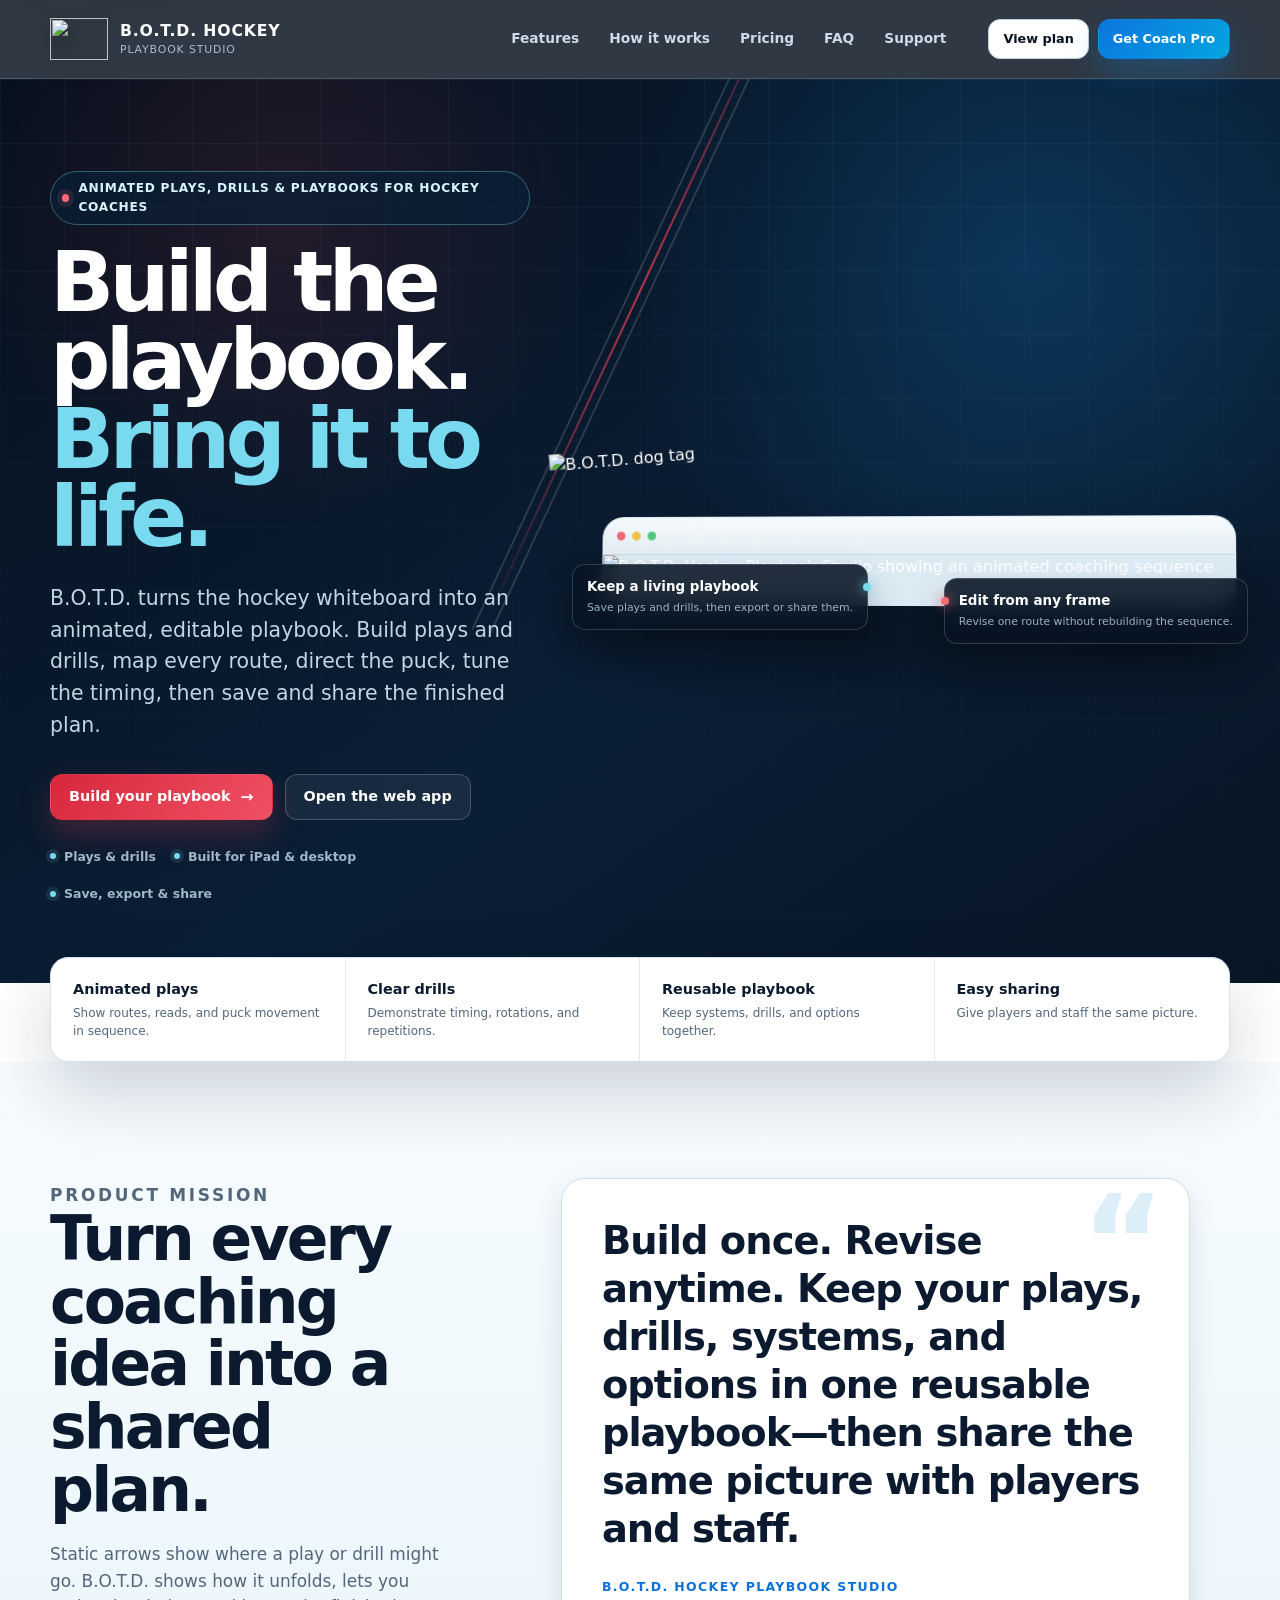
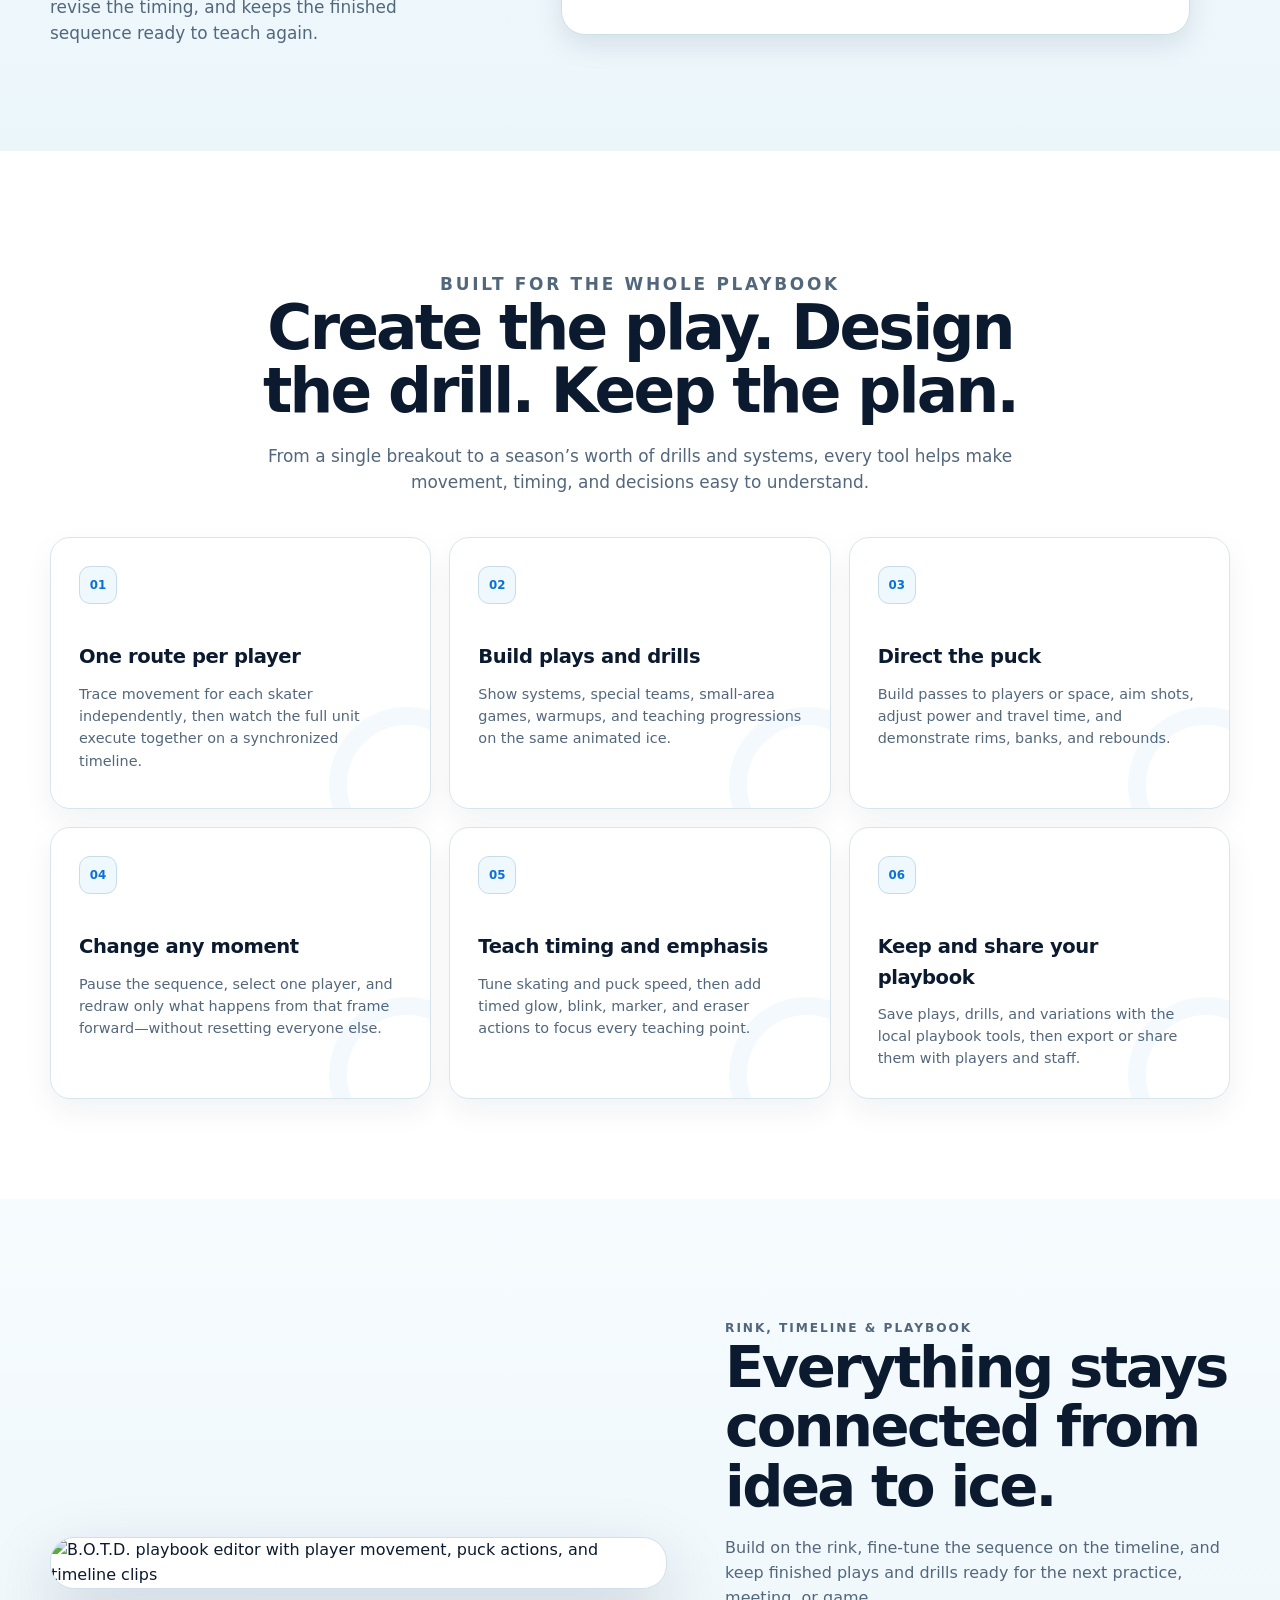
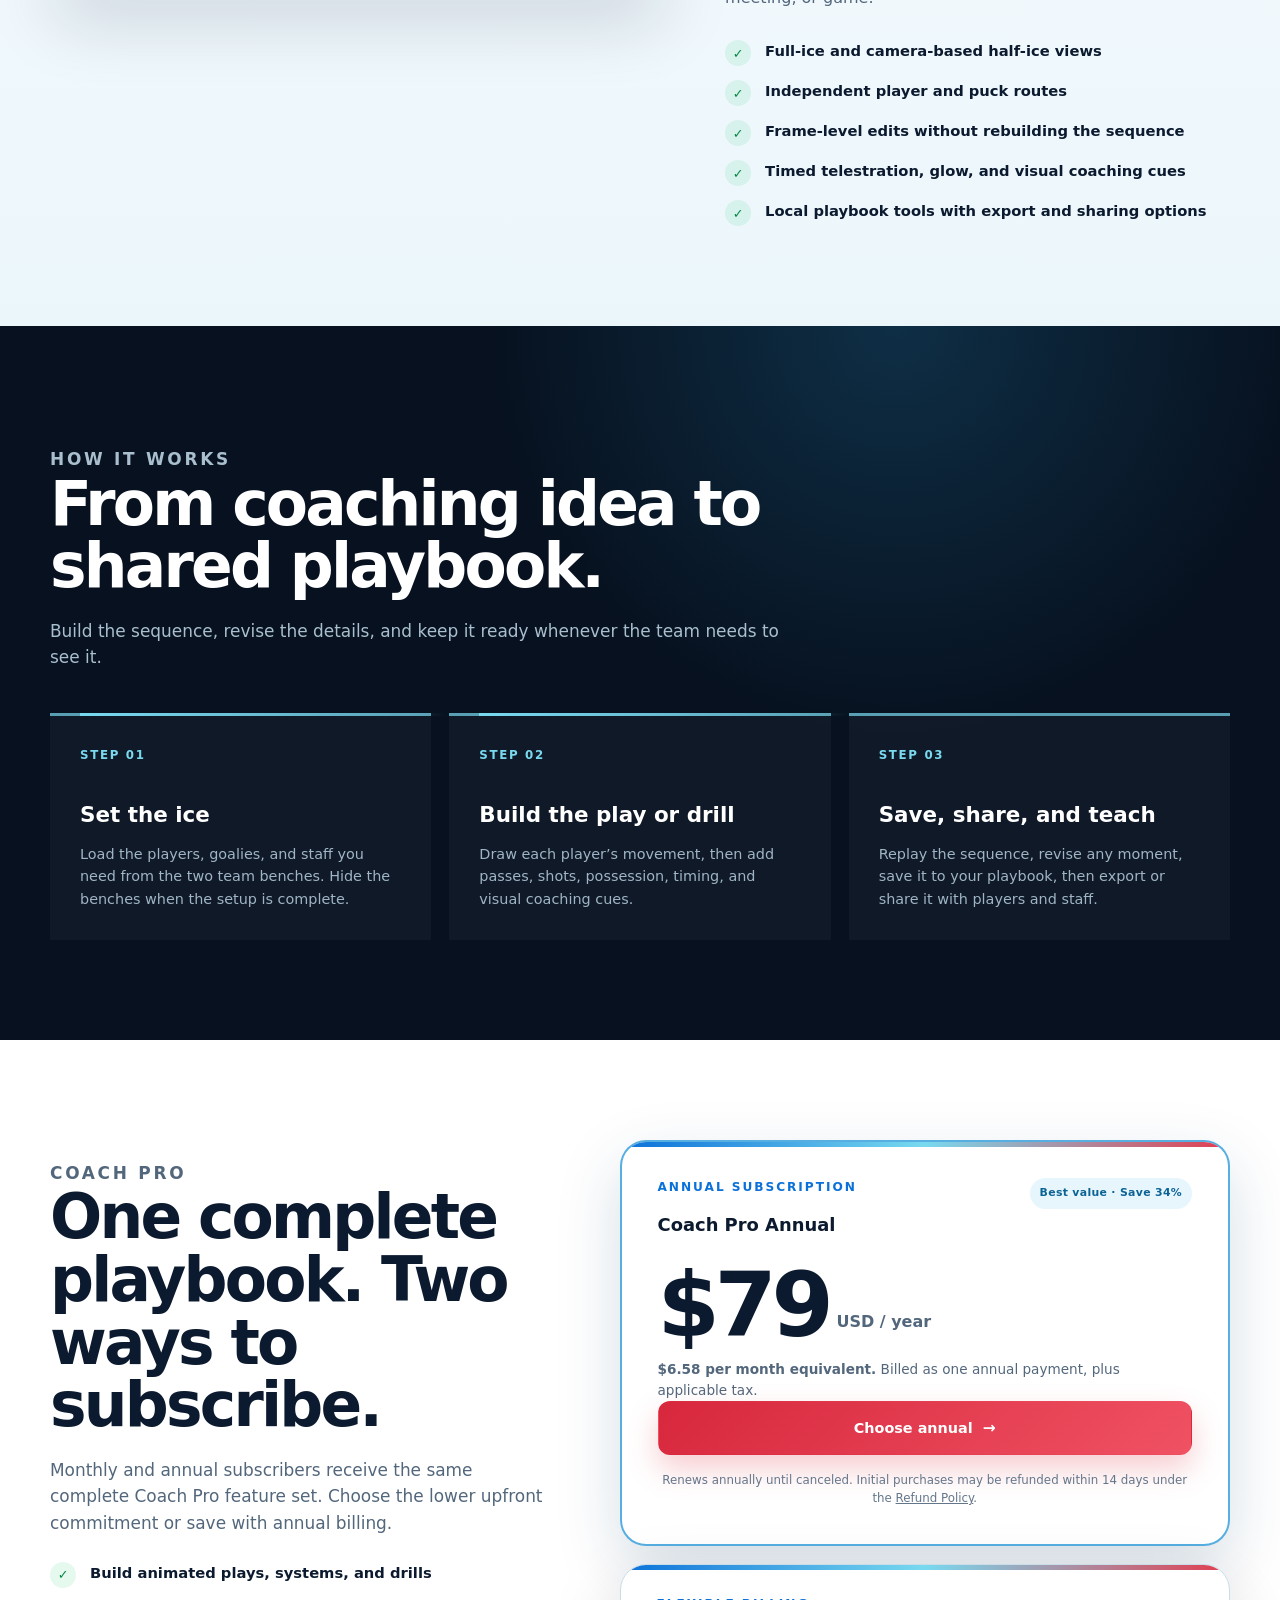
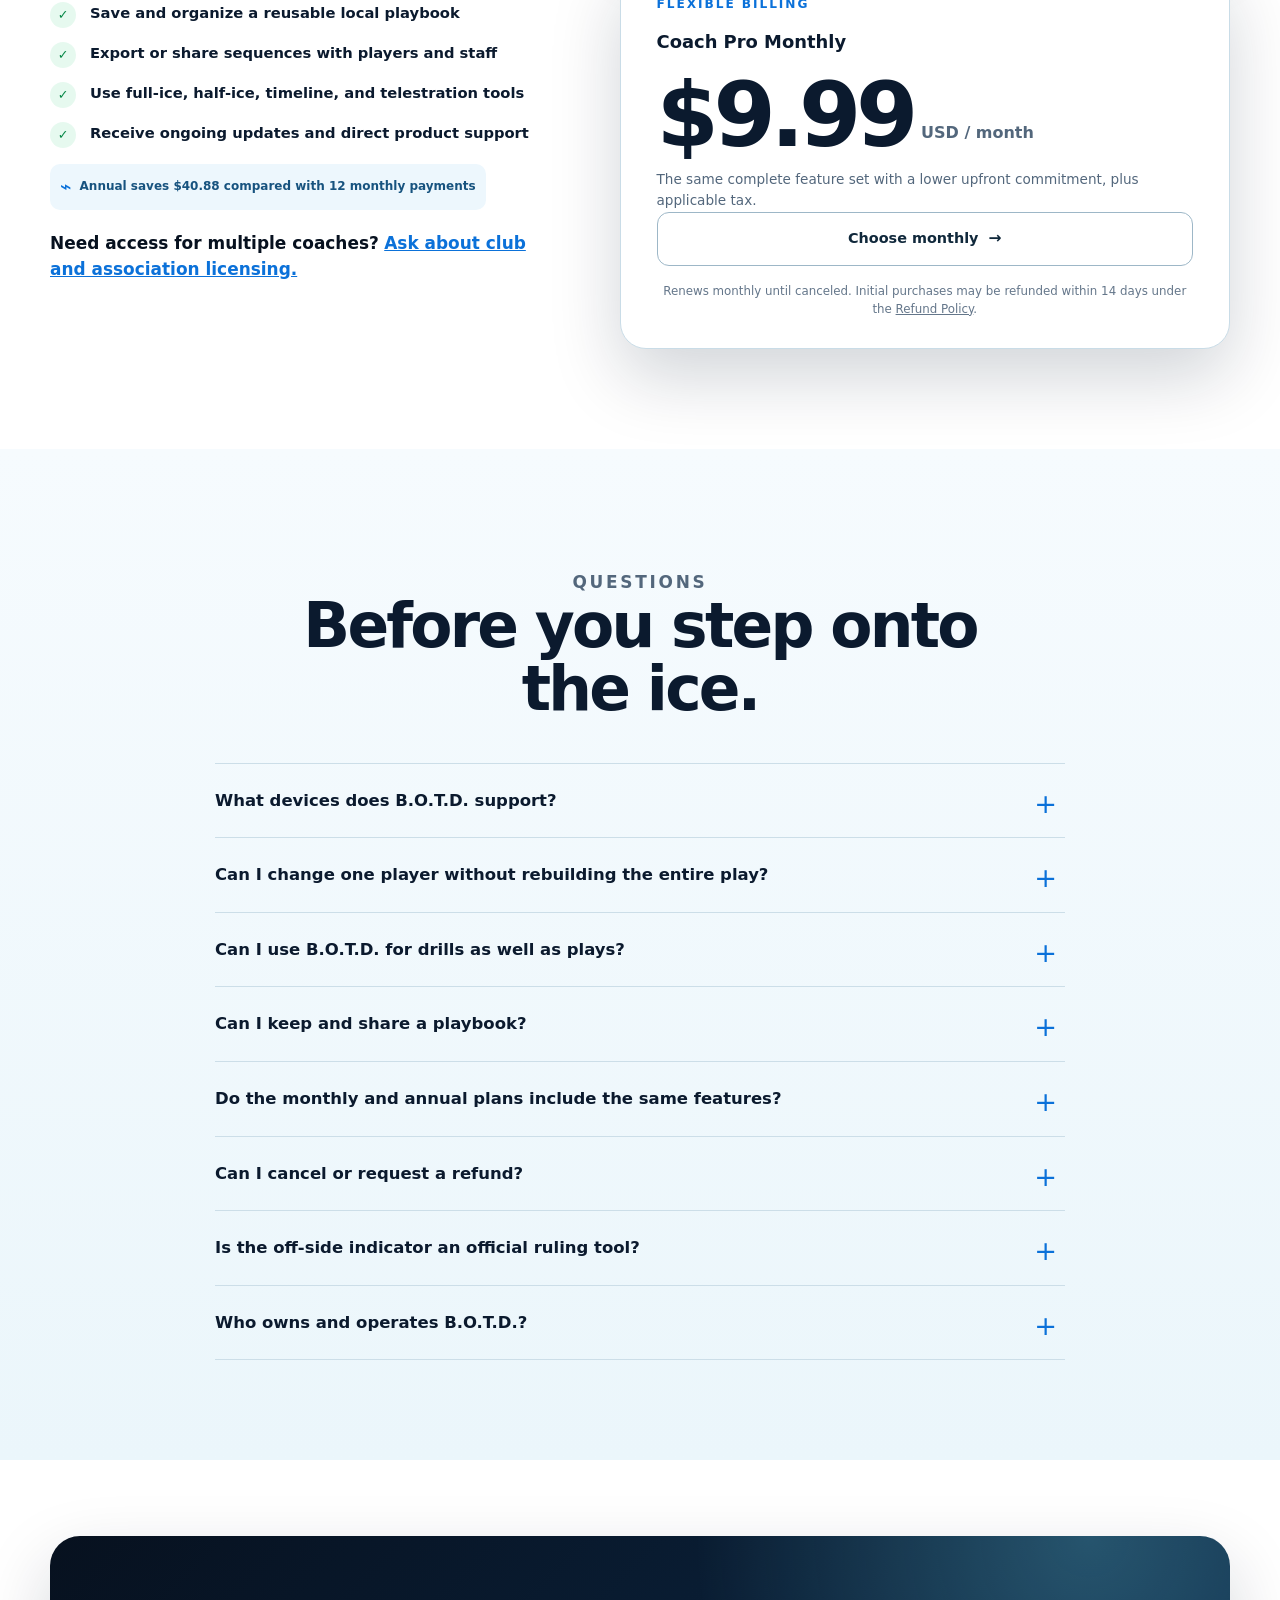
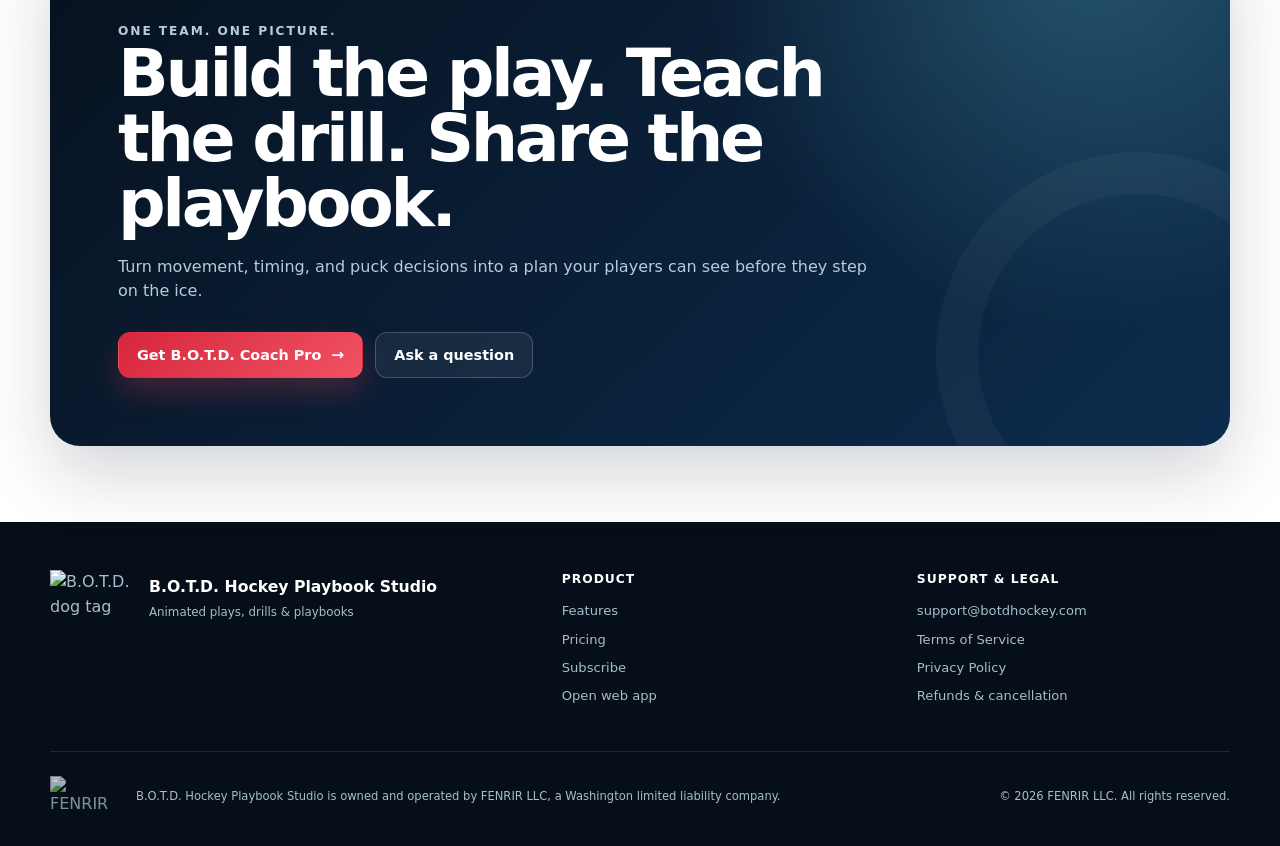
==== commit 3e4049a5: "Woops wrong repo... adding it all back in" ====
--- a/index.html
+++ b/index.html
@@ -1,4750 +1,315 @@
 <!doctype html>
-<!--
-  BOTD Hockey Coaching Aid
-  Creator: Nicholas Heller
-  Version: 6.3
-  Release architecture: rink-first floating controls, independent player route editing, ordered team benches, reusable play options, and camera-based Half Ice.
--->
 <html lang="en">
 <head>
-<meta charset="utf-8">
-<meta name="viewport" content="width=device-width,initial-scale=1,viewport-fit=cover,user-scalable=no">
-<meta id="themeColorMeta" name="theme-color" content="#F3F7FB">
-<meta name="author" content="Nicholas Heller">
-<title>BOTD Hockey Coaching Aid v6.8</title>
-<link rel="icon" href="data:,">
-<style>
-:root{
-  --navy:#061423;--navy2:#0b2034;--panel:#10283e;--panel2:#17364f;--line:#2c4b64;
-  --ice:#e9f8fc;--text:#edf6fb;--muted:#9bb2c3;--accent:#f6d34a;--good:#22c55e;
-  --danger:#ef4444;--orange:#f59e0b;--cyan:#39d8ff;--shadow:0 16px 42px rgba(0,0,0,.34);
-  --timeline-h:264px;--left-w:332px;--right-w:338px;--toolbar-h:54px;
-}
-*{box-sizing:border-box}.hidden{display:none!important}body.left-hidden{--left-w:0px}body.left-hidden .left-drawer{display:none}body.right-hidden{--right-w:0px}body.right-hidden .right-drawer{display:none}
-html,body{height:100%;margin:0;overflow:hidden;background:var(--navy);color:var(--text);font-family:Inter,ui-sans-serif,system-ui,-apple-system,BlinkMacSystemFont,"Segoe UI",sans-serif}
-button,input,select,textarea{font:inherit}button{color:inherit}
-button:focus-visible,input:focus-visible,select:focus-visible,textarea:focus-visible{outline:3px solid rgba(57,216,255,.55);outline-offset:2px}
-body{display:grid;grid-template-rows:58px minmax(0,1fr) var(--toolbar-h) var(--timeline-h);transition:grid-template-rows .25s ease}
-body.timeline-collapsed{--timeline-h:48px}
-body.focus-mode{--left-w:0px;--right-w:0px}
-body.focus-mode .left-drawer,body.focus-mode .right-drawer{display:none}
-body.focus-mode .workspace{grid-template-columns:1fr}
-.topbar{display:flex;align-items:center;gap:12px;padding:7px 12px;border-bottom:1px solid #24445e;background:linear-gradient(180deg,#0c2236,#071725);z-index:50;min-width:0}
-.brand{display:flex;align-items:center;gap:10px;min-width:220px}.brand img{width:42px;height:42px;border-radius:9px;object-fit:contain;background:transparent;box-shadow:0 4px 14px #0008}.brand-copy{line-height:1.05}.brand-copy strong{display:block;font-size:15px;letter-spacing:.04em}.brand-copy span{font-size:11px;color:var(--muted)}
-.topbar-spacer{flex:1}.top-status{font-size:12px;color:#cfe2ef;white-space:nowrap;overflow:hidden;text-overflow:ellipsis;max-width:38vw}
-.icon-btn,.btn{border:1px solid #35536b;background:#17364f;border-radius:9px;min-height:38px;padding:7px 11px;cursor:pointer;box-shadow:0 2px 0 #0003;transition:.15s transform,.15s background,.15s opacity}.icon-btn{width:40px;padding:0;font-size:19px;display:grid;place-items:center}.btn:hover,.icon-btn:hover{background:#204660}.btn:active,.icon-btn:active{transform:translateY(1px)}.btn.primary{background:#1d6d9d;border-color:#43a5d9}.btn.good{background:#15723c;border-color:#3bcf78}.btn.danger{background:#7d2430;border-color:#d04a5a}.btn.ghost{background:transparent}.btn.small{min-height:32px;padding:5px 9px;font-size:12px}.btn:disabled,.icon-btn:disabled{opacity:.35;cursor:not-allowed;transform:none}
-.workspace{min-height:0;display:grid;grid-template-columns:var(--left-w) minmax(0,1fr) var(--right-w);background:radial-gradient(circle at 50% 25%,#17324a 0,#071523 65%);transition:grid-template-columns .25s ease;position:relative}
-.left-drawer,.right-drawer{min-width:0;min-height:0;background:linear-gradient(180deg,#10283e,#0a1c2c);overflow:hidden;display:flex;flex-direction:column;z-index:20}.left-drawer{border-right:1px solid #29485f}.right-drawer{border-left:1px solid #29485f}.drawer-head{display:flex;align-items:center;justify-content:space-between;padding:12px 14px;border-bottom:1px solid #2b4a62}.drawer-head h2{font-size:16px;margin:0}.drawer-head p{margin:2px 0 0;font-size:11px;color:var(--muted)}
-.tabs{display:grid;grid-template-columns:repeat(4,1fr);gap:4px;padding:8px;border-bottom:1px solid #29485f}.tab-btn{border:0;border-radius:7px;background:#0c2133;color:#aac1d1;padding:8px 4px;font-size:10px;font-weight:800;letter-spacing:.04em;cursor:pointer}.tab-btn.active{background:#2a5e7e;color:#fff}.drawer-scroll{overflow:auto;min-height:0;padding:12px;overscroll-behavior:contain}.tab-panel{display:none}.tab-panel.active{display:block}.section-card{background:#0d2436;border:1px solid #2b4a62;border-radius:12px;padding:12px;margin-bottom:12px;box-shadow:0 8px 20px #0002}.section-card h3{margin:0 0 8px;font-size:13px}.section-card p.help{margin:0 0 10px;color:var(--muted);font-size:11px;line-height:1.45}.field{display:grid;gap:5px;margin:8px 0}.field>span,.field label{font-size:11px;color:#b9ccda;font-weight:700}.field input[type=text],.field input[type=number],.field select,.field textarea{width:100%;border:1px solid #36556d;background:#061827;color:#edf6fb;border-radius:8px;padding:8px}.field input[type=range]{width:100%}.check-row{display:flex;align-items:center;justify-content:space-between;gap:8px;margin:7px 0;font-size:12px}.check-row input{width:18px;height:18px}.button-row{display:flex;gap:7px;flex-wrap:wrap}.split-row{display:grid;grid-template-columns:1fr auto;gap:8px;align-items:center}.stack{display:grid;gap:8px}
-.team-card{display:grid;grid-template-columns:46px minmax(0,1fr) 34px;gap:9px;align-items:center;padding:9px;border:1px solid #315169;border-radius:10px;background:#102b40;margin:8px 0}.team-swatch,.player-swatch,.marker-swatch{border:2px solid #d7e5ee;border-radius:9px;cursor:pointer;box-shadow:inset 0 0 0 1px #0007}.team-swatch{width:46px;height:46px}.player-swatch{width:34px;height:34px}.marker-swatch{width:34px;height:34px}.swap-btn{width:32px;height:32px;border-radius:8px;border:1px solid #42657d;background:#17374e;cursor:pointer}.team-card input{width:100%;border:1px solid #35536b;background:#061827;color:#fff;border-radius:7px;padding:7px}.team-meta{font-size:10px;color:var(--muted);margin-top:3px}
-.roster-toolbar{display:grid;grid-template-columns:1fr 1fr;gap:7px;margin-bottom:10px}.roster-list{display:grid;gap:8px}.roster-card{border:1px solid #2e5068;background:#0d2639;border-radius:10px;padding:9px}.roster-card-head{display:grid;grid-template-columns:34px minmax(0,1fr) auto;gap:8px;align-items:center}.roster-card-head strong{font-size:12px}.roster-card-head small{display:block;color:var(--muted);font-size:10px}.roster-expand{border:0;background:transparent;color:#bcd0dc;cursor:pointer;font-size:18px}.roster-fields{display:none;grid-template-columns:1fr 70px;gap:7px;margin-top:9px}.roster-card.expanded .roster-fields{display:grid}.roster-fields input,.roster-fields select{width:100%;border:1px solid #35536b;background:#061827;color:#fff;border-radius:7px;padding:6px;font-size:11px}.roster-fields .wide{grid-column:1/-1}.leadership{display:flex;gap:10px;align-items:center;font-size:11px}.leadership label{display:flex;align-items:center;gap:4px}.leadership input{width:16px;height:16px}.tiny-danger{border:1px solid #7c3540;background:#4a2029;color:#ffdbe0;border-radius:7px;padding:5px 7px;cursor:pointer;font-size:10px}
-.play-card{border:1px solid #34556c;border-radius:10px;padding:9px;background:#102b40;margin:8px 0}.play-card h4{margin:0 0 3px;font-size:12px}.play-card p{margin:0 0 8px;color:var(--muted);font-size:10px;line-height:1.35}.play-tag{display:inline-block;border-radius:99px;background:#255370;padding:2px 7px;font-size:9px;font-weight:800;margin-bottom:6px}.play-tag.half{background:#744f22}.playbook-logo{width:100%;height:130px;object-fit:contain;background:#061827;border:1px solid #2f5068;border-radius:10px;margin:6px 0 10px}
-.stage{min-width:0;min-height:0;display:flex;flex-direction:column;position:relative;padding:8px 10px 6px;overflow:hidden}.bench-rack{display:grid;grid-template-columns:1fr 1fr;gap:8px;min-height:62px;max-height:82px;margin-bottom:7px}.bench{background:#081b2b;border:1px solid #2e4d64;border-radius:11px;padding:6px;display:flex;align-items:center;gap:5px;overflow-x:auto;overflow-y:hidden}.bench-label{position:sticky;left:0;z-index:2;background:#081b2b;padding:0 6px 0 2px;min-width:max-content}.bench-label strong{display:block;font-size:11px}.bench-label span{font-size:9px;color:var(--muted)}.bench-token{flex:0 0 auto;width:36px;height:36px;border:2px solid #fff;border-radius:50%;display:grid;place-items:center;color:#fff;font-size:9px;font-weight:900;text-shadow:0 1px 2px #000;cursor:pointer;position:relative}.bench-token.goalie{border-radius:8px}.bench-token.staff{border-radius:6px}.bench-token.staff:after{content:"";position:absolute;left:4px;right:4px;top:50%;height:2px;background:#fff;transform:translateY(-1px)}
-.rink-shell{min-height:0;flex:1;position:relative;display:flex;align-items:center;justify-content:center;overflow:hidden}.rink-frame{position:relative;max-width:100%;max-height:100%;filter:drop-shadow(0 18px 28px #0008)}.rink-frame.whole{aspect-ratio:5/3;width:min(100%,calc((100vh - 430px)*1.6667));min-width:520px}.rink-frame.half{aspect-ratio:6/7;height:100%;max-width:100%}.rink-svg{width:100%;height:100%;display:block;touch-action:none;user-select:none}.rink-frame.playing .selection-ring{display:none}.view-badge{position:absolute;left:16px;top:14px;background:#061827cc;border:1px solid #3c5b72;border-radius:99px;padding:4px 9px;font-size:9px;font-weight:900;letter-spacing:.08em}.offside-light{position:absolute;right:-19px;top:18px;width:13px;height:13px;border-radius:50%;background:#22c55e;border:2px solid #dfeef5;box-shadow:0 0 0 3px #061827,0 0 12px currentColor;z-index:4}.offside-light.orange{background:#b77908}.offside-light.red{background:#ef3340;animation:blinkLight .58s steps(1) infinite}@keyframes blinkLight{50%{opacity:.25}}
-.live-hud{position:absolute;left:50%;top:18px;transform:translateX(-50%);display:none;z-index:8;background:#061827e8;border:1px solid #50bce8;border-radius:12px;padding:9px 12px;box-shadow:var(--shadow);text-align:center;pointer-events:none}.live-hud.active{display:block}.live-hud strong{display:block;color:#7ee7ff;font-size:12px}.live-hud span{font-size:10px;color:#c6dbe7}.goal-banner{position:absolute;inset:0;display:none;place-items:center;pointer-events:none;z-index:7;background:radial-gradient(circle,#ef444455,transparent 55%)}.goal-banner.active{display:grid;animation:goalPulse .45s ease-in-out 5}.goal-banner div{background:#b71728;border:4px solid #fff;border-radius:18px;padding:13px 28px;font-size:34px;font-weight:1000;box-shadow:0 0 35px #ff304f}@keyframes goalPulse{50%{opacity:.5;transform:scale(1.025)}}
-.right-drawer.closed{display:none}.right-content{overflow:auto;min-height:0;padding:12px}.inspector-empty{color:var(--muted);font-size:12px;line-height:1.5;padding:8px}.identity-card{display:flex;align-items:center;gap:10px;padding:10px;background:#0d2639;border:1px solid #315169;border-radius:11px;margin-bottom:10px}.identity-token{width:46px;height:46px;border-radius:50%;border:3px solid #fff;display:grid;place-items:center;font-weight:900;text-shadow:0 1px 2px #000}.identity-token.goalie{border-radius:10px}.identity-token.puck{width:40px;height:22px;border-radius:50%;background:#111;border-color:#69747c}.identity-card strong{font-size:14px}.identity-card small{display:block;color:var(--muted)}.status-pill{display:inline-flex;align-items:center;gap:6px;border-radius:99px;background:#173a52;border:1px solid #38627d;padding:4px 8px;font-size:10px;font-weight:800}.status-dot{width:8px;height:8px;border-radius:50%;background:#22c55e}.inspector-section{border-top:1px solid #2b4a62;padding-top:11px;margin-top:11px}.inspector-section h3{margin:0 0 7px;font-size:12px}.inspector-section p{margin:4px 0 8px;font-size:10px;color:var(--muted);line-height:1.4}.range-label{display:flex;justify-content:space-between;font-size:10px;color:#bfd1dd}.range-label output{color:#fff;font-weight:800}.route-take-row{display:grid;grid-template-columns:minmax(0,1fr) auto auto;gap:6px}.route-take-row select{min-width:0}
-.command-bar{display:flex;align-items:center;gap:6px;padding:6px 10px;border-top:1px solid #29485f;border-bottom:1px solid #29485f;background:#081a29;z-index:40;overflow-x:auto}.tool-btn{flex:0 0 auto;width:40px;height:40px;border:1px solid #35536b;background:#142f44;border-radius:9px;display:grid;place-items:center;cursor:pointer;font-size:18px}.tool-btn.active{background:#1b6e9d;border-color:#57c4ef}.separator{height:30px;width:1px;background:#325067;margin:0 3px;flex:0 0 auto}.command-spacer{flex:1}.command-label{font-size:10px;color:var(--muted);white-space:nowrap}.route-toggle{display:flex;align-items:center;gap:5px;font-size:10px;white-space:nowrap}.route-toggle input{width:17px;height:17px}.command-bar select{border:1px solid #35536b;background:#10283e;color:#fff;border-radius:8px;padding:6px;font-size:11px}
-.timeline-dock{min-height:0;background:#071724;border-top:1px solid #2c4d66;display:flex;flex-direction:column;z-index:35}.timeline-head{height:48px;display:flex;align-items:center;gap:7px;padding:6px 10px;background:#0b2234;border-bottom:1px solid #29485f;overflow-x:auto}.timeline-title{font-size:12px;font-weight:900;white-space:nowrap;margin-right:4px}.transport{width:34px;height:34px;border-radius:8px;border:1px solid #3b5d75;background:#15334a;display:grid;place-items:center;cursor:pointer;flex:0 0 auto}.transport.primary{background:#1e78aa;border-color:#52bce8}.time-code{font-variant-numeric:tabular-nums;font-size:11px;min-width:91px;text-align:center;color:#dcebf4}.timeline-duration{display:flex;align-items:center;gap:4px;font-size:10px;color:var(--muted);white-space:nowrap}.timeline-duration input{width:55px;border:1px solid #35536b;background:#061827;color:#fff;border-radius:7px;padding:5px}.timeline-collapse{margin-left:auto}.timeline-body{min-height:0;overflow:auto;position:relative}.timeline-grid{min-width:max-content;position:relative}.ruler-row,.track-row{display:grid;grid-template-columns:150px var(--track-w,960px);min-height:36px}.ruler-label,.track-label{position:sticky;left:0;z-index:5;background:#0b2133;border-right:1px solid #29485f;border-bottom:1px solid #223f55;padding:7px 10px}.ruler-label{font-size:10px;font-weight:900;color:#a9c0ce}.track-label{display:flex;align-items:center;gap:7px;font-size:10px}.track-label strong{overflow:hidden;text-overflow:ellipsis;white-space:nowrap}.track-dot{width:11px;height:11px;border-radius:50%;border:1px solid #fff;flex:0 0 auto}.ruler-lane,.track-lane{position:relative;border-bottom:1px solid #223f55;background-image:linear-gradient(to right,#254258 1px,transparent 1px);background-size:var(--sec-w,72px) 100%;min-height:36px}.ruler-lane{height:34px;background-color:#0b2133}.tick{position:absolute;top:0;bottom:0;border-left:1px solid #456075;color:#b7cbd7;font-size:9px;padding:3px 0 0 4px}.tick.major{border-left-color:#7590a3}.playhead-line{position:absolute;top:0;bottom:0;width:2px;background:#f7d94c;z-index:15;pointer-events:none;box-shadow:0 0 6px #f7d94c}.ruler-playhead{position:absolute;top:0;width:14px;height:18px;background:#f7d94c;clip-path:polygon(0 0,100% 0,50% 100%);transform:translateX(-6px);z-index:17;cursor:ew-resize}.movement-clip{position:absolute;top:6px;height:24px;border:1px solid #7ad8ff;background:linear-gradient(90deg,#176b99,#2f95bf);border-radius:7px;padding:3px 7px;font-size:9px;font-weight:800;white-space:nowrap;overflow:hidden;text-overflow:ellipsis;cursor:grab;z-index:8;min-width:18px}.movement-clip.selected{outline:2px solid #f7d94c}.movement-clip:active{cursor:grabbing}.puck-event{position:absolute;top:4px;height:28px;min-width:28px;transform:translateX(-7px);border:1px solid #fff;background:#131a20;border-radius:8px;padding:4px 7px;font-size:9px;font-weight:900;white-space:nowrap;cursor:ew-resize;z-index:10;box-shadow:0 2px 6px #0008}.puck-event.pass{background:#195b82}.puck-event.possess{background:#1d7a45}.puck-event.shot{background:#8c3b21}.puck-event.drop{background:#5a5961}.puck-event.invalid{outline:2px solid #ef4444}.puck-event.selected{outline:2px solid #f7d94c}.travel-span{position:absolute;top:28px;height:4px;background:#4bc7ef;border-radius:99px;z-index:6}.possession-span{position:absolute;top:2px;height:32px;border-radius:6px;opacity:.22;z-index:1}.timeline-collapsed .timeline-body{display:none}.timeline-collapsed .timeline-head{border-bottom:0}.timeline-help{padding:10px;color:var(--muted);font-size:11px}
-svg text{font-family:inherit}.token-label{fill:#102033;font-size:12px;font-weight:900;paint-order:stroke;stroke:#fff;stroke-width:3px;stroke-linejoin:round}.selection-ring{fill:none;stroke:#ffffff;stroke-width:3;stroke-dasharray:9 6;animation:spinRing 2.2s linear infinite;transform-box:fill-box;transform-origin:center}.selection-ring.puck-select{stroke:#f7d94c}@keyframes spinRing{to{transform:rotate(360deg)}}.player-glow{animation:tokenBlink var(--blink,1s) ease-in-out infinite alternate}@keyframes tokenBlink{to{filter:drop-shadow(0 0 var(--glow-size,10px) var(--glow-color,#39d8ff)) drop-shadow(0 0 calc(var(--glow-size,10px)*1.8) var(--glow-color,#39d8ff))}}.route-path{fill:none;stroke-width:5;stroke-linecap:round;stroke-linejoin:round;opacity:.72;marker-end:url(#routeArrow)}.route-path.past{opacity:.22}.preview-path{fill:none;stroke:#f59e0b;stroke-width:4;stroke-dasharray:9 7;stroke-linecap:round}.puck-disc{cursor:pointer;filter:drop-shadow(2px 4px 2px #0007)}.puck-spin{animation:puckSpin .34s linear infinite;transform-box:fill-box;transform-origin:center}@keyframes puckSpin{to{transform:rotate(360deg)}}
-.toast{position:fixed;left:50%;bottom:calc(var(--timeline-h) + var(--toolbar-h) + 12px);transform:translate(-50%,16px);background:#061827ef;border:1px solid #4e7188;border-radius:10px;padding:9px 13px;box-shadow:var(--shadow);font-size:11px;opacity:0;pointer-events:none;transition:.2s;z-index:200;max-width:min(540px,90vw);text-align:center}.toast.show{opacity:1;transform:translate(-50%,0)}
-dialog{border:1px solid #44647b;border-radius:14px;background:#0d2537;color:#fff;box-shadow:0 24px 80px #000b;padding:0;max-width:min(520px,92vw)}dialog::backdrop{background:#03101bbd}.dialog-head{padding:14px 16px;border-bottom:1px solid #2d4c63}.dialog-head h2{margin:0;font-size:16px}.dialog-head p{margin:4px 0 0;color:var(--muted);font-size:11px}.dialog-body{padding:14px 16px;max-height:68vh;overflow:auto}.dialog-actions{display:flex;justify-content:flex-end;gap:8px;padding:11px 16px;border-top:1px solid #2d4c63}.color-tabs{display:flex;gap:5px;margin-bottom:10px}.color-tab{border:1px solid #3a5b73;background:#122f45;border-radius:8px;padding:6px 9px;cursor:pointer;font-size:11px}.color-tab.active{background:#25749d}.color-panel{display:none}.color-panel.active{display:block}.color-grid{display:grid;grid-template-columns:repeat(8,1fr);gap:7px}.color-grid button{aspect-ratio:1;border-radius:8px;border:2px solid #fff;cursor:pointer}.color-preview{height:46px;border-radius:10px;border:2px solid #fff;margin:10px 0}.rgb-row{display:grid;grid-template-columns:18px 1fr 42px;align-items:center;gap:7px;margin:8px 0}.rgb-row input[type=number]{width:42px;background:#061827;color:#fff;border:1px solid #35536b;border-radius:6px;padding:4px}.file-input{width:100%;font-size:11px;color:#c4d7e4}
-@media(max-width:1180px){
-  :root{--left-w:0px;--right-w:0px;--timeline-h:238px}.workspace{grid-template-columns:1fr}.left-drawer,.right-drawer{position:absolute;top:0;bottom:0;width:min(360px,88vw);box-shadow:var(--shadow);display:none}.left-drawer{left:0}.right-drawer{right:0}.left-drawer.open,.right-drawer.open{display:flex}.stage{padding:6px}.rink-frame.whole{min-width:0;width:100%}.top-status{display:none}.brand{min-width:0}.brand-copy strong{font-size:13px}.bench-rack{min-height:54px}.bench-token{width:32px;height:32px}.timeline-head{gap:4px}.timeline-title{display:none}}
-@media(max-width:720px){
-  body{grid-template-rows:54px minmax(0,1fr  ) 50px var(--timeline-h)}:root{--timeline-h:220px}.topbar{padding:5px 7px;gap:6px}.brand img{width:38px;height:38px}.brand-copy span{display:none}.topbar .btn{display:none}.bench-rack{grid-template-columns:1fr;max-height:92px}.bench{min-height:42px}.timeline-duration,.time-code{display:none}.ruler-row,.track-row{grid-template-columns:112px var(--track-w,960px)}.ruler-label,.track-label{padding:7px 6px}.command-label,.route-toggle span{display:none}.command-bar{padding:5px 6px}.tool-btn{width:38px;height:38px}.offside-light{right:4px}.rink-frame.whole{aspect-ratio:5/3}.rink-shell{align-items:center}.tabs{grid-template-columns:repeat(4,1fr);padding:6px}}
-@media(prefers-reduced-motion:reduce){*{scroll-behavior:auto!important}.selection-ring,.player-glow,.goal-banner.active,.offside-light.red{animation:none!important}}
-
-/* Version 5.2 responsive presentation layer */
-:root{
-  --usa-navy:#002f6c;--usa-blue:#0057b8;--usa-red:#c8102e;--usa-sky:#72c7e7;
-  --left-w:360px;--right-w:388px;--toolbar-h:60px;--timeline-h:282px;
-  --timeline-label-w:158px;
-}
-body{grid-template-rows:64px minmax(0,1fr) var(--toolbar-h) var(--timeline-h);font-size:15px}
-body.timeline-hidden{--timeline-h:0px}
-body.timeline-hidden .timeline-dock{display:none}
-body.timeline-hidden .toast{bottom:calc(var(--toolbar-h) + 12px)}
-.topbar{min-height:64px;padding:8px 14px;border-bottom-width:3px}
-.brand-copy strong{font-size:17px}.brand-copy span{font-size:12px}.top-status{font-size:13px}
-.btn,.icon-btn{min-height:42px;border-radius:10px;font-weight:750}.btn.small{min-height:36px;font-size:13px}.icon-btn{width:44px;font-size:21px}
-.workspace{isolation:isolate}.stage{padding:7px 8px 5px}.rink-shell{width:100%;height:100%}.rink-frame.whole,.rink-frame.half{width:auto;height:auto;min-width:0;max-width:none;max-height:none}
-.left-drawer,.right-drawer{display:flex!important;transition:transform .26s cubic-bezier(.22,.8,.24,1),opacity .2s ease;will-change:transform,opacity}
-body.left-hidden .left-drawer{display:flex!important;transform:translateX(-102%);opacity:0;pointer-events:none}
-body.right-hidden .right-drawer{display:flex!important;transform:translateX(102%);opacity:0;pointer-events:none}
-.drawer-edge-handle{position:absolute;top:50%;z-index:45;width:28px;height:72px;margin-top:-36px;border:1px solid var(--line);background:var(--panel);color:var(--text);font-size:25px;font-weight:900;cursor:pointer;box-shadow:0 7px 20px rgba(0,0,0,.2);transition:left .26s,right .26s,background .15s;display:grid;place-items:center}
-.drawer-edge-handle:hover{background:var(--panel2)}
-.drawer-edge-left{left:calc(var(--left-w) - 1px);border-radius:0 14px 14px 0}
-.drawer-edge-right{right:calc(var(--right-w) - 1px);border-radius:14px 0 0 14px}
-body.left-hidden .drawer-edge-left{left:0}
-body.right-hidden .drawer-edge-right{right:0}
-body.focus-mode .drawer-edge-handle{display:none}
-.command-bar{min-height:60px;padding:7px 10px;gap:7px}.tool-btn{width:44px;height:44px;font-size:20px;border-radius:10px}.command-label{font-size:12px}
-.timeline-dock{width:100vw;max-width:100vw}.timeline-head{width:100%;min-height:54px;height:auto;gap:7px;padding:7px 10px;overflow-x:auto}.timeline-body{overflow-y:auto;overflow-x:hidden}.timeline-grid{width:100%;min-width:0}.ruler-row,.track-row{grid-template-columns:var(--timeline-label-w) minmax(0,1fr);width:100%}.ruler-lane,.track-lane{width:100%;min-width:0}.timeline-title{font-size:13px}.transport{width:38px;height:38px;font-size:15px}.time-code{font-size:12px;min-width:108px}
-.possession-choice-list{display:grid;gap:6px;max-height:210px;overflow:auto;padding:3px}.possession-choice{display:grid;grid-template-columns:15px minmax(0,1fr) auto;align-items:center;gap:8px;width:100%;min-height:40px;border:1px solid var(--line);border-radius:10px;background:var(--panel2);color:var(--text);padding:7px 9px;text-align:left;cursor:pointer}.possession-choice:hover,.possession-choice:focus-visible,.possession-choice.active{border-color:var(--usa-red);box-shadow:0 0 0 2px color-mix(in srgb,var(--usa-red) 22%,transparent)}.possession-choice .mini-dot{width:13px;height:13px;border-radius:50%;border:2px solid currentColor}.possession-choice small{opacity:.72}
-.target-triangle{fill:none;stroke:#c8102e;stroke-width:4;stroke-linejoin:round;filter:drop-shadow(0 0 3px #fff);animation:targetPulse 1s ease-in-out infinite alternate;pointer-events:none}@keyframes targetPulse{to{transform:scale(1.09);opacity:.58}}
-.selection-ring{fill:none;stroke:#050505;stroke-width:3.5;stroke-dasharray:10 6;filter:drop-shadow(0 0 2px #fff) drop-shadow(0 0 1px #fff);animation:vroomRing 3.15s cubic-bezier(.25,.05,.18,1) infinite;transform-box:fill-box;transform-origin:center}.selection-ring.puck-select{stroke:#050505}
-@keyframes vroomRing{0%{transform:rotate(0deg);stroke-dashoffset:0}15%{transform:rotate(38deg)}28%{transform:rotate(78deg)}48%{transform:rotate(300deg);stroke-dashoffset:-18}61%{transform:rotate(342deg)}78%{transform:rotate(610deg);stroke-dashoffset:-38}100%{transform:rotate(720deg);stroke-dashoffset:-52}}
-.puck-glow-static{filter:drop-shadow(0 0 var(--glow-size,10px) var(--glow-color,#39d8ff)) drop-shadow(0 0 calc(var(--glow-size,10px)*1.8) var(--glow-color,#39d8ff))}
-.canada-leaf path{fill:#d71920;stroke:#fff;stroke-width:3;paint-order:stroke;filter:drop-shadow(0 3px 5px rgba(0,0,0,.28));pointer-events:none}
-.theme-choice{display:grid;grid-template-columns:1fr 1fr;gap:8px}.appearance-card select{font-size:14px}
-
-body.theme-light{
-  --navy:#eef4f9;--navy2:#ffffff;--panel:#ffffff;--panel2:#eaf1f7;--line:#b7c9d9;
-  --ice:#e9f8fc;--text:#0a2442;--muted:#536a7e;--accent:#c8102e;--good:#147a43;
-  --danger:#b42318;--orange:#9a5a00;--cyan:#0057b8;--shadow:0 14px 34px rgba(20,50,75,.18);
-  background:#eef4f9;color:var(--text)
-}
-body.theme-light .topbar{background:linear-gradient(180deg,#ffffff,#edf3f8);border-color:var(--usa-red);color:#0a2442}
-body.theme-light .brand-copy span,body.theme-light .top-status{color:#4a6277}
-body.theme-light .workspace{background:linear-gradient(135deg,#dfeaf3 0,#f8fbfd 52%,#dbe8f2 100%)}
-body.theme-light .left-drawer,body.theme-light .right-drawer{background:linear-gradient(180deg,#ffffff,#edf3f8);border-color:#b5c8d8}
-body.theme-light .drawer-head,body.theme-light .tabs,body.theme-light .section-card,body.theme-light .roster-card,body.theme-light .play-card,body.theme-light .team-card{border-color:#b9cbd9}
-body.theme-light .section-card,body.theme-light .roster-card,body.theme-light .play-card,body.theme-light .team-card{background:#ffffff;box-shadow:0 5px 16px rgba(22,55,82,.08)}
-body.theme-light .tab-btn{background:#e4edf5;color:#294962}body.theme-light .tab-btn.active{background:var(--usa-blue);color:#fff}
-body.theme-light .btn,body.theme-light .icon-btn,body.theme-light .swap-btn,body.theme-light .transport,body.theme-light .tool-btn{background:#ffffff;border-color:#9db4c7;color:#0b2f55;box-shadow:0 2px 0 rgba(20,50,75,.08)}
-body.theme-light .btn:hover,body.theme-light .icon-btn:hover,body.theme-light .tool-btn:hover{background:#e9f2f8}
-body.theme-light .btn.primary,body.theme-light .transport.primary,body.theme-light .tool-btn.active{background:var(--usa-blue);border-color:#00458f;color:#fff}
-body.theme-light .btn.good{background:#16814a;border-color:#0c6738;color:#fff}body.theme-light .btn.danger{background:#b42318;border-color:#8f1d14;color:#fff}
-body.theme-light input,body.theme-light select,body.theme-light textarea,body.theme-light .field input[type=text],body.theme-light .field input[type=number],body.theme-light .field select,body.theme-light .field textarea,body.theme-light .team-card input,body.theme-light .roster-fields input,body.theme-light .roster-fields select{background:#fff;color:#0a2442;border-color:#9fb6c8}
-body.theme-light .bench{background:#002f6c;border-color:#6e92b1}body.theme-light .bench-label{background:#002f6c;color:#fff}body.theme-light .bench-label span{color:#d5e6f4}
-body.theme-light .command-bar{background:#ffffff;border-color:#a9bdcd;color:#0a2442}
-body.theme-light .timeline-dock{background:#f4f8fb;border-color:#a9bdcd}.theme-light .timeline-head,.theme-light .ruler-label,.theme-light .track-label,.theme-light .ruler-lane{background:#e7eff6;color:#0b2f55;border-color:#b8cad8}.theme-light .track-lane{border-color:#c4d3df;background-color:#f9fbfd;background-image:linear-gradient(to right,#d5e1ea 1px,transparent 1px)}.theme-light .tick{color:#536d82;border-color:#b6c7d4}.theme-light .tick.major{border-color:#718da3}
-body.theme-light .identity-card,body.theme-light .status-pill,body.theme-light .inspector-empty{background:#eef4f8;border-color:#b6c9d8;color:#0a2442}.theme-light .inspector-section{border-color:#c2d2de}
-body.theme-light dialog{background:#fff;color:#0a2442;border-color:#9eb5c7}.theme-light .dialog-head,.theme-light .dialog-actions{border-color:#c1d0dc}.theme-light .color-tab{background:#e8f0f6;color:#123451;border-color:#9eb6c8}.theme-light .color-tab.active{background:var(--usa-blue);color:#fff}
-body.theme-light .toast{background:#ffffffee;color:#0a2442;border-color:#8fa9bc}
-
-body.theme-dark{background:#061423;color:#edf6fb}
-body.theme-dark .btn.primary,body.theme-dark .transport.primary,body.theme-dark .tool-btn.active{background:#0b5f9a;border-color:#5ab9e5}
-
-@media(max-width:1180px){
-  :root{--timeline-label-w:132px}
-  body:not(.left-hidden) .drawer-edge-left{left:min(360px,88vw)}
-  body:not(.right-hidden) .drawer-edge-right{right:min(388px,88vw)}
-  body.left-hidden .left-drawer,body.right-hidden .right-drawer{display:flex!important}
-  .left-drawer,.right-drawer{display:flex!important}
-  body.left-hidden .left-drawer{transform:translateX(-102%)}body.right-hidden .right-drawer{transform:translateX(102%)}
-}
-@media(max-width:720px){
-  :root{--timeline-label-w:104px;--toolbar-h:54px;--timeline-h:238px}
-  body{grid-template-rows:58px minmax(0,1fr) var(--toolbar-h) var(--timeline-h)}
-  .drawer-edge-handle{width:25px;height:62px;margin-top:-31px}.timeline-head{padding:5px;gap:4px}.transport{width:35px;height:35px}.btn.small{font-size:11px}.command-bar{gap:4px}.tool-btn{width:39px;height:39px}
-}
-
-
-/* Version 5.2 classic board and branchable timeline */
-:root{
-  --timeline-h:344px;
-  --timeline-label-w:164px;
-}
-body{grid-template-rows:64px minmax(0,1fr) var(--toolbar-h) var(--timeline-h)}
-body.timeline-hidden{--timeline-h:0px}
-.stage{padding:6px 8px 5px}
-.bench-rack{grid-template-columns:minmax(0,1fr) minmax(0,1fr);gap:8px;min-height:84px;max-height:96px;margin-bottom:6px}
-.bench{min-width:0;height:84px;padding:6px 7px;gap:7px;border-radius:12px;scrollbar-width:thin;align-items:stretch}
-.bench-label{display:flex;flex-direction:column;justify-content:center;align-self:stretch;min-width:82px;padding:0 8px 0 3px;border-right:1px solid rgba(130,155,175,.35)}
-.bench-label strong{font-size:11px;letter-spacing:.035em}.bench-label span{font-size:9px;margin-top:3px}
-.bench-token.bench-card{flex:0 0 clamp(158px,15vw,218px);width:auto;height:70px;min-height:70px;border:1px solid #b8cad8;border-radius:11px;background:#fff;color:#0a2442;text-shadow:none;display:flex;align-items:center;justify-content:flex-start;gap:8px;padding:6px 8px;box-shadow:0 2px 7px rgba(24,55,78,.1);text-align:left;overflow:hidden}
-.bench-token.bench-card:hover{border-color:#0057b8;background:#f4f9fc;transform:translateY(-1px)}
-.bench-piece{position:relative;flex:0 0 38px;width:38px;height:38px;border:4px solid var(--piece-trim);background:var(--piece-primary);color:var(--piece-ink);border-radius:50%;display:grid;place-items:center;font-size:10px;font-weight:950;line-height:1;box-shadow:0 2px 4px rgba(0,0,0,.2)}
-.bench-card.goalie .bench-piece{width:34px;height:46px;flex-basis:34px;border-radius:7px;background:repeating-linear-gradient(90deg,var(--piece-primary) 0 6px,var(--piece-trim) 6px 9px,var(--piece-primary) 9px 15px)}
-.bench-card.staff .bench-piece{width:48px;height:34px;flex-basis:48px;border-radius:7px;background:linear-gradient(to bottom,var(--piece-primary) 0 43%,var(--piece-trim) 43% 57%,var(--piece-primary) 57% 100%)}
-.bench-card.staff .bench-piece:after{display:none}
-.bench-card-copy{min-width:0;display:flex;flex-direction:column;gap:1px;line-height:1.15}.bench-card-copy strong{font-size:11px;white-space:nowrap;overflow:hidden;text-overflow:ellipsis}.bench-card-copy small{font-size:9px;color:#526a7e;white-space:nowrap;overflow:hidden;text-overflow:ellipsis}.bench-card-copy em{font-style:normal;font-size:8.5px;font-weight:850;color:#38566e;background:#e8f0f6;border-radius:99px;padding:2px 6px;white-space:nowrap;overflow:hidden;text-overflow:ellipsis;max-width:100%}
-body.theme-dark .bench-token.bench-card{background:#10283e;border-color:#35536b;color:#edf6fb}.theme-dark .bench-card-copy small{color:#a9c0ce}.theme-dark .bench-card-copy em{background:#1a3b54;color:#d9e8f2}
-body.theme-light .bench{background:#f2f7fb;border-color:#a9bdcd}.theme-light .bench-label{background:#f2f7fb;color:#0a2442}.theme-light .bench-label span{color:#536a7e}
-.rink-frame{filter:drop-shadow(0 9px 17px rgba(21,45,64,.28))}.rink-frame.whole{min-width:0}
-.ice-token{filter:drop-shadow(0 3px 2px rgba(0,0,0,.28))}.token-role-text{font-size:8px;font-weight:950;fill:#20384b;pointer-events:none}.token-number{font-size:14px;font-weight:950;paint-order:stroke;stroke:rgba(255,255,255,.38);stroke-width:1.5px}.token-leadership{font-size:10px;font-weight:950;fill:#0b2133;paint-order:stroke;stroke:#fff;stroke-width:3px}.token-label{font-size:11px}.target-triangle{transform-box:fill-box;transform-origin:center}
-.identity-token{position:relative;background:var(--piece-primary)!important;border-color:var(--piece-trim)!important;color:var(--piece-ink)!important;display:grid;place-items:center}.identity-token>span{font-size:11px;font-weight:950}.identity-token.goalie{width:40px;height:54px;border-radius:8px;background:repeating-linear-gradient(90deg,var(--piece-primary) 0 8px,var(--piece-trim) 8px 11px,var(--piece-primary) 11px 18px)!important}.identity-token.staff{width:58px;height:42px;border-radius:8px;background:linear-gradient(to bottom,var(--piece-primary) 0 43%,var(--piece-trim) 43% 57%,var(--piece-primary) 57% 100%)!important}
-.timeline-drawer-pill{flex:0 0 auto;display:flex;align-items:center;gap:7px;height:44px;padding:0 12px;border:1px solid #9db4c7;border-radius:11px;background:#fff;color:#0b2f55;cursor:pointer;font-size:11px;font-weight:850;box-shadow:0 2px 0 rgba(20,50,75,.08)}.timeline-drawer-pill:hover{background:#e9f2f8}.timeline-drawer-pill.active{background:#0057b8;border-color:#00458f;color:#fff}.timeline-pill-icon{font-size:16px}.timeline-pill-state{font-size:9px;opacity:.72;text-transform:uppercase;letter-spacing:.05em}.timeline-pill-chevron{font-size:14px}
-.theme-dark .timeline-drawer-pill{background:#142f44;color:#edf6fb;border-color:#35536b}.theme-dark .timeline-drawer-pill.active{background:#0b5f9a}
-.timeline-dock{min-height:0}.timeline-head{flex:0 0 auto}.timeline-branchbar{flex:0 0 auto;min-height:48px;display:flex;align-items:center;gap:8px;padding:6px 10px;border-bottom:1px solid #29485f;background:#0d293e;overflow-x:auto}.variation-cluster,.reuse-cluster{display:flex;align-items:center;gap:6px;white-space:nowrap}.reuse-cluster{margin-left:auto}.branch-label{font-size:9px;font-weight:950;letter-spacing:.08em;color:var(--muted)}.timeline-branchbar select{min-width:126px;max-width:190px;height:34px;border:1px solid #35536b;border-radius:8px;background:#10283e;color:#fff;padding:5px 8px}.reuse-output{display:inline-block;min-width:210px;max-width:320px;overflow:hidden;text-overflow:ellipsis;font-size:10px;color:#b9ccda;font-variant-numeric:tabular-nums}.timeline-branchbar .btn.small{min-height:34px;padding:5px 9px}
-.theme-light .timeline-branchbar{background:#f0f5f9;border-color:#b8cad8}.theme-light .timeline-branchbar select{background:#fff;color:#0a2442;border-color:#9fb6c8}.theme-light .reuse-output{color:#536a7e}
-.reuse-range{position:absolute;top:0;bottom:0;background:rgba(0,87,184,.16);border-left:2px solid #0057b8;border-right:2px solid #0057b8;z-index:4;pointer-events:none}.reuse-boundary{position:absolute;top:0;bottom:0;width:2px;z-index:5;pointer-events:none}.reuse-in{background:#16814a}.reuse-out{background:#c8102e}.reuse-boundary:before{content:"";position:absolute;top:19px;left:-4px;width:10px;height:10px;border-radius:50%;background:currentColor}.reuse-in{color:#16814a}.reuse-out{color:#c8102e}
-.puck-event.place{background:#5b3f8f}.movement-clip{border-width:1px}.movement-clip.selected{outline-offset:1px}
-.replace-help{font-size:10px!important;line-height:1.45!important;padding:7px 8px;border-radius:8px;background:rgba(0,87,184,.08);border-left:3px solid #0057b8}.replace-record-row{margin:8px 0 2px}.inspector-section>#recordMoveHereBtn{margin-top:7px;width:100%}.inspector-section>#recordMoveBtn{width:100%}#replacePuckFromPlayheadBtn{width:100%;margin-top:7px}
-.timeline-body{flex:1 1 auto}.timeline-grid{min-height:100%}
-body.timeline-hidden .timeline-dock{display:none}
-body.timeline-hidden .rink-frame{filter:drop-shadow(0 10px 20px rgba(21,45,64,.28))}
-@media(max-width:1180px){
-  :root{--timeline-h:326px;--timeline-label-w:132px}
-  .bench-rack{min-height:78px;max-height:88px}.bench{height:78px}.bench-token.bench-card{height:64px;min-height:64px;flex-basis:168px}.bench-piece{width:34px;height:34px;flex-basis:34px}.bench-card.goalie .bench-piece{height:42px}.bench-card.staff .bench-piece{width:44px;flex-basis:44px}
-  .reuse-output{min-width:170px}.timeline-branchbar{gap:5px}.timeline-branchbar .btn.small{font-size:11px}
-}
-@media(max-width:820px){
-  :root{--timeline-h:310px;--timeline-label-w:112px}
-  .bench-rack{grid-template-columns:1fr 1fr;min-height:70px;max-height:78px}.bench{height:70px;padding:4px}.bench-label{min-width:60px;padding:0 5px}.bench-token.bench-card{height:60px;min-height:60px;flex-basis:150px;padding:4px 6px}.bench-card-copy strong{font-size:10px}.bench-card-copy em{display:none}
-  .timeline-branchbar{min-height:44px;padding:4px 6px}.branch-label,.reuse-output{display:none}.timeline-branchbar select{min-width:108px}.reuse-cluster{margin-left:0}.timeline-drawer-pill{height:40px;padding:0 9px}.timeline-pill-state{display:none}
-}
-@media(max-width:560px){
-  .bench-rack{grid-template-columns:1fr;min-height:108px;max-height:116px}.bench{height:52px}.bench-token.bench-card{height:44px;min-height:44px;flex-basis:138px}.bench-piece{width:30px;height:30px;flex-basis:30px;border-width:3px}.bench-card.goalie .bench-piece{height:35px}.bench-card.staff .bench-piece{height:28px;width:40px;flex-basis:40px}.bench-label{min-width:56px}.timeline-branchbar{overflow-x:auto}.timeline-drawer-pill .timeline-pill-icon{display:none}
-}
-
-/* Version 5.3 — frame-accurate player action revision (legacy compatibility) */
-.action-change-pill{display:inline-flex;align-items:center;gap:7px;min-height:36px;padding:0 12px;border:1px solid #0d6d91;border-radius:999px;background:linear-gradient(180deg,#eafaff,#d6f3fb);color:#07384a;font:800 11px/1 inherit;white-space:nowrap;box-shadow:0 2px 8px rgba(7,56,74,.13);cursor:pointer}
-.action-change-pill:hover{filter:brightness(.98);transform:translateY(-1px)}.action-change-pill:active{transform:none}.action-change-pill[hidden]{display:none!important}.action-change-pill .action-context-time{font-variant-numeric:tabular-nums;background:#07384a;color:#fff;border-radius:999px;padding:3px 7px}.action-change-pill .action-context-name{max-width:132px;overflow:hidden;text-overflow:ellipsis}
-.action-now-card{display:grid;grid-template-columns:auto 1fr;gap:9px;align-items:center;padding:9px 10px;margin:0 0 9px;border:1px solid rgba(13,109,145,.25);border-radius:10px;background:rgba(13,109,145,.07)}.action-now-icon{display:grid;place-items:center;width:34px;height:34px;border-radius:9px;background:#07384a;color:#fff;font-size:17px;font-weight:900}.action-now-card strong{display:block;font-size:12px}.action-now-card small{display:block;margin-top:2px;color:var(--muted);font-size:10px;line-height:1.35}
-.action-edit-dialog{width:min(620px,calc(100vw - 24px));max-height:min(820px,calc(100vh - 24px));padding:0;border:0;border-radius:18px;overflow:hidden;box-shadow:0 28px 90px rgba(5,19,31,.42);background:var(--panel);color:var(--text)}.action-edit-dialog::backdrop{background:rgba(4,15,25,.55);backdrop-filter:blur(3px)}.action-edit-dialog[open]{display:flex;flex-direction:column}.action-edit-head,.action-edit-actions{flex:0 0 auto}.action-edit-body{flex:1 1 auto;min-height:0;max-height:none!important}.action-edit-head{padding:18px 20px 14px;background:linear-gradient(135deg,#07384a,#0d6d91);color:#fff}.action-edit-head h2{margin:0;font-size:20px}.action-edit-head p{margin:6px 0 0;opacity:.9;font-size:12px;line-height:1.45}.action-edit-body{padding:16px 20px;overflow:auto;max-height:calc(100vh - 190px)}.action-edit-section{margin:0 0 16px}.action-edit-section h3{margin:0 0 8px;font-size:12px;letter-spacing:.04em;text-transform:uppercase}.action-type-grid{display:grid;grid-template-columns:repeat(5,minmax(0,1fr));gap:7px}.action-type-btn{min-width:0;padding:10px 5px;border:1px solid var(--line);border-radius:11px;background:var(--panel-2);color:var(--text);font:800 10px/1.15 inherit;cursor:pointer}.action-type-btn span{display:block;font-size:19px;margin-bottom:5px}.action-type-btn.active{border-color:#0d6d91;background:#daf5ff;box-shadow:0 0 0 2px rgba(13,109,145,.2);color:#07384a}.theme-dark .action-type-btn.active{background:#0f4a60;color:#fff}.action-duration-row{display:grid;grid-template-columns:1fr auto;gap:10px;align-items:center}.action-duration-row output{min-width:66px;text-align:right;font-weight:900;font-variant-numeric:tabular-nums}.duration-quick-row{display:flex;gap:6px;flex-wrap:wrap;margin-top:8px}.duration-quick-row button{min-width:54px}.action-scope-list{display:grid;gap:8px}.action-scope-option{display:grid;grid-template-columns:auto 1fr;gap:9px;align-items:start;padding:10px;border:1px solid var(--line);border-radius:11px;background:var(--panel-2);cursor:pointer}.action-scope-option:has(input:checked){border-color:#0d6d91;box-shadow:0 0 0 2px rgba(13,109,145,.14)}.action-scope-option strong{display:block;font-size:12px}.action-scope-option small{display:block;margin-top:3px;color:var(--muted);font-size:10px;line-height:1.4}.action-impact{padding:10px 12px;border-left:4px solid #0d6d91;border-radius:9px;background:rgba(13,109,145,.08);font-size:11px;line-height:1.45}.action-edit-actions{display:flex;gap:8px;justify-content:flex-end;flex-wrap:wrap;padding:12px 20px 16px;border-top:1px solid var(--line);background:var(--panel-2)}.action-edit-actions .btn:disabled{opacity:.45;cursor:not-allowed}.action-route-preserve{margin-right:auto}.token-action-cue rect{fill:#07384a;stroke:#fff;stroke-width:1.5;filter:drop-shadow(0 2px 3px rgba(0,0,0,.24))}.token-action-cue text{fill:#fff;font:900 8px/1 system-ui,sans-serif;letter-spacing:.04em;pointer-events:none}.token-action-cue.action-backward rect{fill:#7c2d12}.token-action-cue.action-lateral rect{fill:#6b21a8}.token-action-cue.action-glide rect{fill:#075985}.token-action-cue.action-hold rect{fill:#334155}
-.action-record-hud{position:absolute;z-index:8;left:50%;top:14px;transform:translateX(-50%);display:flex;align-items:center;gap:10px;max-width:calc(100% - 28px);padding:9px 12px;border:1px solid rgba(255,255,255,.5);border-radius:999px;background:rgba(4,27,39,.92);color:#fff;box-shadow:0 8px 24px rgba(0,0,0,.3);font-size:11px;pointer-events:none}.action-record-hud[hidden]{display:none}.action-record-hud strong{white-space:nowrap}.action-record-hud span{opacity:.88;overflow:hidden;text-overflow:ellipsis;white-space:nowrap}.action-record-hud button{pointer-events:auto;border:0;border-radius:999px;padding:5px 9px;background:#fff;color:#07384a;font-weight:900;cursor:pointer}
-.movement-clip .clip-action-glyph{display:inline-grid;place-items:center;width:18px;height:18px;border-radius:6px;background:rgba(255,255,255,.72);margin-right:4px;font-weight:1000}.movement-clip.action-backward{border-style:dashed}.movement-clip.action-lateral{border-style:double}.movement-clip.action-glide{opacity:.82}.movement-clip.action-hold{background-image:repeating-linear-gradient(135deg,rgba(255,255,255,.18) 0 5px,transparent 5px 10px)}
-.route-path.action-backward{stroke-dasharray:12 7}.route-path.action-lateral{stroke-dasharray:16 5 3 5}.route-path.action-glide{stroke-dasharray:3 9;opacity:.55}.route-hold-marker{fill:rgba(255,255,255,.4);stroke-width:4;opacity:.8}.action-anchor-ring{fill:none;stroke:#0d6d91;stroke-width:4;stroke-dasharray:7 5;animation:spinRing 2.2s linear infinite}.action-anchor-line{stroke:#0d6d91;stroke-width:2;stroke-dasharray:4 4}.action-anchor-label{font:900 11px/1 inherit;fill:#07384a;paint-order:stroke;stroke:#fff;stroke-width:4px;stroke-linejoin:round}
-.clip-action-editor{margin-bottom:10px}.clip-action-editor select{width:100%}.action-revision-note{font-size:10px;line-height:1.45;color:var(--muted)}
-.token-action-badge{pointer-events:none}.token-action-badge rect{fill:#07384a;stroke:#fff;stroke-width:2.5;filter:drop-shadow(0 2px 2px rgba(0,0,0,.25))}.token-action-badge text{fill:#fff;font:1000 12px/1 system-ui,sans-serif;paint-order:stroke;stroke:#07384a;stroke-width:1px}.token-action-badge.action-hold rect{fill:#7c2d12}.token-action-badge.action-backward rect{fill:#6d28d9}.token-action-badge.action-lateral rect{fill:#0369a1}.token-action-badge.action-glide rect{fill:#475569}
-body.action-recording .command-bar{opacity:.72}body.action-recording .rink-svg{cursor:crosshair}
-@media(max-width:1100px){.action-change-pill .action-context-name{display:none}.action-type-grid{grid-template-columns:repeat(3,minmax(0,1fr))}}
-@media(max-width:720px){.action-change-pill{padding:0 8px}.action-change-pill .action-context-label{display:none}.action-change-pill .action-context-time{padding:3px 6px}.action-edit-body{padding:14px}.action-edit-head{padding:15px}.action-edit-actions{padding:10px 14px}.action-type-grid{grid-template-columns:repeat(2,minmax(0,1fr))}.action-record-hud{top:8px;border-radius:12px}.action-record-hud span{display:none}}
-@media(prefers-reduced-motion:reduce){.action-anchor-ring{animation:none}}
-
-
-/* Version 5.4: category benches and direct move-from-playhead workflow (legacy compatibility). */
-.bench-rack.category-benches{grid-template-columns:minmax(0,1.55fr) minmax(0,.78fr) minmax(0,.88fr);gap:8px;min-height:86px;max-height:100px}
-.bench-category{min-width:0}
-.bench-category .bench-label{min-width:78px}
-.bench-card-copy .team-line{font-weight:850;color:#0d5f95}
-.theme-dark .bench-card-copy .team-line{color:#8dd7ff}
-.action-change-pill .action-context-label{font-weight:950;letter-spacing:.03em}
-@media(max-width:900px){.bench-rack.category-benches{grid-template-columns:1fr 1fr;min-height:150px;max-height:160px}.bench-category{height:72px}.bench-category:first-child{grid-column:1/-1}.bench-category .bench-token.bench-card{height:60px;min-height:60px}}
-@media(max-width:520px){.bench-rack.category-benches{grid-template-columns:1fr;min-height:162px;max-height:172px}.bench-category{height:52px}.bench-category .bench-token.bench-card{height:44px;min-height:44px}}
-
-
-/* Version 5.6 baseline — two ordered team benches and route-only player editing. */
-.top-status{display:none!important}
-.topbar{gap:10px}.topbar-spacer{flex:1 1 auto}
-.bench-drawer{flex:0 0 auto;min-width:0;margin:0 0 6px;overflow:hidden;border:1px solid rgba(104,137,163,.58);border-radius:12px;background:rgba(5,26,43,.92);box-shadow:0 4px 14px rgba(3,18,31,.14)}
-.bench-drawer-toggle{width:100%;height:29px;display:flex;align-items:center;gap:8px;padding:0 10px;border:0;border-bottom:1px solid rgba(118,151,177,.42);background:linear-gradient(180deg,#123653,#09253b);color:#eff8ff;cursor:pointer;font:900 10px/1 system-ui,sans-serif;letter-spacing:.055em;text-align:left}
-.bench-drawer-toggle:hover{filter:brightness(1.07)}.bench-drawer-toggle:focus-visible{outline:3px solid #72c7e7;outline-offset:-3px}
-.bench-drawer-title{white-space:nowrap}.bench-drawer-summary{min-width:0;overflow:hidden;text-overflow:ellipsis;white-space:nowrap;color:#b9d9ec;font-weight:700;letter-spacing:0}.bench-drawer-state{margin-left:auto;color:#d9eaf4;letter-spacing:0}.bench-drawer-chevron{display:grid;place-items:center;width:20px;font-size:17px;line-height:1;transition:transform .2s ease}
-.bench-rack.team-benches{grid-template-columns:minmax(0,1fr) minmax(0,1fr);gap:8px;min-height:84px;max-height:96px;margin:0;padding:6px;opacity:1;transform:translateY(0);transition:max-height .22s ease,min-height .22s ease,padding .22s ease,opacity .16s ease,transform .22s ease}
-.bench-rack.team-benches .bench{height:72px;min-height:72px;padding:5px 7px;align-items:stretch}
-.bench-rack.team-benches .bench-label{min-width:82px}
-body.benches-hidden .bench-drawer{margin-bottom:4px}
-body.benches-hidden .bench-drawer-toggle{border-bottom-color:transparent}
-body.benches-hidden .bench-rack.team-benches{min-height:0!important;max-height:0!important;height:0!important;padding-top:0!important;padding-bottom:0!important;opacity:0;transform:translateY(-8px);pointer-events:none;overflow:hidden}
-body.benches-hidden .bench-drawer-chevron{transform:rotate(180deg)}
-body.theme-light .bench-drawer{background:#f8fbfd;border-color:#a9bdcd;box-shadow:0 4px 14px rgba(26,59,83,.1)}
-body.theme-light .bench-drawer-toggle{background:linear-gradient(180deg,#eef5fa,#dce8f1);border-color:#b5c8d8;color:#0a3158}
-body.theme-light .bench-drawer-summary{color:#536f85}body.theme-light .bench-drawer-state{color:#234b6b}
-.action-edit-dialog,.clip-action-editor,.action-now-card,.token-action-badge{display:none!important}
-.movement-clip .clip-action-glyph{display:none!important}
-@media(max-width:820px){
-  .bench-rack.team-benches{grid-template-columns:minmax(0,1fr) minmax(0,1fr);min-height:74px;max-height:82px;padding:4px}
-  .bench-rack.team-benches .bench{height:66px;min-height:66px;padding:4px}.bench-rack.team-benches .bench-label{min-width:62px;padding-left:2px;padding-right:5px}
-}
-@media(max-width:640px){
-  .topbar{gap:5px;padding-left:6px;padding-right:6px}.brand{gap:6px}.brand img{width:36px;height:36px}.brand-copy strong{font-size:12px}.brand-copy span{display:none}
-  .topbar #newBoardBtn,.topbar #savePlayTopBtn{display:inline-flex!important;min-height:34px;padding:5px 7px;font-size:11px}.topbar #focusBtn{width:36px;min-height:36px}
-  .bench-rack.team-benches{grid-template-columns:1fr;min-height:124px;max-height:136px}.bench-rack.team-benches .bench{height:58px;min-height:58px}.bench-rack.team-benches .bench-token.bench-card{height:48px;min-height:48px}
-}
-@media(prefers-reduced-motion:reduce){.bench-rack.team-benches,.bench-drawer-chevron{transition:none}}
-
-
-
-/* Version 5.6 — compact puck controls, disclosure sections, and clearer puck-route notation. */
-.identity-token.puck{
-  width:42px;height:20px;border-radius:4px;border:2px solid #4d565c;
-  background:linear-gradient(180deg,#1b2024 0 34%,#080a0c 35% 100%);
-  box-shadow:inset 0 1px 0 rgba(255,255,255,.18),inset 0 -2px 0 rgba(0,0,0,.55),0 2px 3px rgba(0,0,0,.22)
-}
-.identity-token.puck::after{content:"";width:68%;height:2px;border-radius:2px;background:#59636a;opacity:.75}
-.identity-card-with-action>div:nth-child(2){min-width:0;flex:1 1 auto}
-.identity-card-with-action>div:nth-child(2) small{overflow:hidden;text-overflow:ellipsis;white-space:nowrap}
-.return-bench-top{margin-left:auto;flex:0 0 auto;white-space:nowrap;min-height:32px!important;padding:5px 8px!important;font-size:10px!important}
-.inspector-section.inspector-collapsible{padding-top:5px}
-.inspector-disclosure{width:100%;display:flex;align-items:center;gap:8px;border:0;border-radius:8px;padding:6px 4px;background:transparent;color:inherit;cursor:pointer;text-align:left;font:900 12px/1.2 inherit}
-.inspector-disclosure:hover{background:rgba(80,160,205,.11)}
-.inspector-disclosure:focus-visible{outline:3px solid rgba(57,216,255,.48);outline-offset:1px}
-.disclosure-arrow{display:grid;place-items:center;width:19px;height:19px;flex:0 0 19px;border:1px solid currentColor;border-radius:5px;font:1000 11px/1 ui-monospace,SFMono-Regular,Menlo,monospace;opacity:.72}
-.inspector-collapse-content{padding:5px 2px 1px 27px}
-.inspector-collapse-content[hidden]{display:none!important}
-#addPossessionBtn.targeting{box-shadow:0 0 0 3px rgba(34,197,94,.24),0 2px 0 #0003}
-.puck-pass-route{stroke:#111315!important;stroke-dasharray:11 8!important;stroke-width:5.2!important;opacity:.88!important;marker-end:url(#passArrow)!important}
-.puck-shot-route{fill:none;stroke-width:5.4!important;stroke-linecap:round;stroke-linejoin:round;opacity:.94!important;pointer-events:none}
-.puck-shot-route.shot-black{stroke:#111315!important;stroke-dasharray:12 20!important;stroke-dashoffset:0;marker-end:url(#shotArrow)!important;animation:v56ShotBlack .76s linear infinite}
-.puck-shot-route.shot-red{stroke:#e32636!important;stroke-dasharray:12 20!important;stroke-dashoffset:-16;marker-end:none!important;animation:v56ShotRed .76s linear infinite}
-@keyframes v56ShotBlack{from{stroke-dashoffset:0}to{stroke-dashoffset:-32}}
-@keyframes v56ShotRed{from{stroke-dashoffset:-16}to{stroke-dashoffset:-48}}
-body.theme-light .inspector-disclosure{color:#0a2442}
-body.theme-light .disclosure-arrow{background:#f7fbfe;border-color:#7896aa}
-@media(max-width:430px){.return-bench-top{font-size:9px!important;padding:5px 6px!important}.identity-card-with-action{gap:7px}.inspector-collapse-content{padding-left:22px}}
-@media(prefers-reduced-motion:reduce){.puck-shot-route.shot-black,.puck-shot-route.shot-red{animation:none!important}}
-
-
-/* Version 5.7 — always-available transport, circle-on-circle marker preview,
-   timeline-to-player focus, animated target acquisition, and paired puck routes. */
-.legacy-step-control{display:none!important}
-.toolbar-playback{flex:0 0 auto;display:flex;align-items:center;gap:3px;margin-left:auto;padding:2px 5px;border:1px solid rgba(82,114,138,.55);border-radius:11px;background:rgba(6,24,39,.58);white-space:nowrap}
-.toolbar-playback .transport{width:31px;min-width:31px;height:34px;border-radius:8px;font-size:12px;line-height:1;padding:0}
-.toolbar-playback .transport.primary{width:36px;min-width:36px;font-size:16px}
-.toolbar-playback .toolbar-speed{width:61px;height:34px;flex:0 0 61px;border:1px solid #35536b;border-radius:8px;background:#10283e;color:#fff;padding:4px 3px;font-size:10px;font-weight:850;cursor:pointer}
-.toolbar-playback .time-code{min-width:88px;padding:0 3px;font-size:10px;text-align:center;color:#dcebf4;font-variant-numeric:tabular-nums}
-body.theme-light .toolbar-playback{background:#eaf1f6;border-color:#a7bbc9}
-body.theme-light .toolbar-playback .toolbar-speed{background:#fff;color:#0a2442;border-color:#9db4c7}
-body.theme-light .toolbar-playback .time-code{color:#244b68}
-
-#markerSwatch.marker-swatch{--marker-color:#111827;--marker-width-preview:10px;position:relative;width:40px;height:40px;min-width:40px;padding:0!important;border-radius:50%!important;border:3px solid #f7fbfe!important;background:var(--marker-color);box-shadow:inset 0 0 0 1px rgba(0,0,0,.48),0 2px 5px rgba(0,0,0,.24)!important;overflow:visible}
-#markerSwatch .marker-width-dot{display:block;width:var(--marker-width-preview);height:var(--marker-width-preview);border-radius:50%;background:var(--marker-color);border:2px solid #fff;box-shadow:0 0 0 1px rgba(0,0,0,.72),0 1px 3px rgba(0,0,0,.42);pointer-events:none;transition:width .14s ease,height .14s ease,background .14s ease}
-body.theme-light #markerSwatch.marker-swatch{border-color:#fff!important}
-
-.timeline-player-focus-ring{fill:none;stroke:#ffd400;stroke-width:6;vector-effect:non-scaling-stroke;filter:drop-shadow(0 0 2px #111) drop-shadow(0 0 7px rgba(255,212,0,.92));pointer-events:none;transform-box:fill-box;transform-origin:center;animation:v57TimelinePlayerFocus .9s ease-in-out infinite alternate}
-@keyframes v57TimelinePlayerFocus{from{opacity:.72;transform:scale(.96)}to{opacity:1;transform:scale(1.06)}}
-
-.target-triangle{transform-box:fill-box;transform-origin:center;pointer-events:none}
-.target-triangle-core{stroke:#ff2434!important;stroke-width:4.5!important;stroke-dasharray:15 8;fill:none;filter:drop-shadow(0 0 2px #fff) drop-shadow(0 0 5px rgba(255,36,52,.8));animation:v57TargetAcquire 1.12s cubic-bezier(.22,.8,.26,1) infinite!important}
-.target-triangle-scan{stroke:#ffd400!important;stroke-width:2.2!important;stroke-dasharray:4 13;fill:none;opacity:.9;filter:drop-shadow(0 0 2px #111);animation:v57TargetScan 1.12s linear infinite!important}
-.target-lock-dot{fill:#ffd400;stroke:#111;stroke-width:2;filter:drop-shadow(0 0 4px #ffd400);pointer-events:none;animation:v57TargetDot 1.12s ease-in-out infinite}
-@keyframes v57TargetAcquire{0%{opacity:.18;transform:rotate(-8deg) scale(1.46);stroke-dashoffset:0}42%{opacity:1;transform:rotate(0deg) scale(1.04);stroke-dashoffset:-16}58%{transform:scale(.94);stroke:#ffd400}72%{transform:scale(1.03);stroke:#ff2434}100%{opacity:.96;transform:scale(1);stroke-dashoffset:-46}}
-@keyframes v57TargetScan{0%{opacity:.15;transform:rotate(0deg) scale(1.2);stroke-dashoffset:0}45%{opacity:1;transform:rotate(150deg) scale(1.02)}100%{opacity:.5;transform:rotate(360deg) scale(.98);stroke-dashoffset:-34}}
-@keyframes v57TargetDot{0%,38%{opacity:0;transform:scale(2.2)}55%,78%{opacity:1;transform:scale(1)}100%{opacity:.25;transform:scale(.72)}}
-
-.timeline-head .timeline-duration{margin-left:auto}.timeline-head .timeline-collapse{margin-left:0}
-.variation-cluster,.puck-route-cluster,.reuse-cluster{display:flex;align-items:center;gap:6px;white-space:nowrap}
-.puck-route-cluster{padding-left:8px;border-left:1px solid rgba(115,145,167,.42)}
-.timeline-branchbar .puck-route-cluster select{min-width:126px;max-width:190px;height:34px;border:1px solid #35536b;border-radius:8px;background:#10283e;color:#fff;padding:5px 8px}
-body.theme-light .timeline-branchbar .puck-route-cluster select{background:#fff;color:#0a2442;border-color:#9fb6c8}
-
-@media(max-width:1180px){
-  .toolbar-playback{padding-left:3px;padding-right:3px}.toolbar-playback .time-code{display:none}#fullscreenBottomBtn{display:none!important}
-  .toolbar-playback .transport{width:29px;min-width:29px}.toolbar-playback .transport.primary{width:34px;min-width:34px}
-}
-@media(max-width:900px){
-  .command-bar{gap:4px;padding-left:6px;padding-right:6px}.toolbar-playback{gap:2px}.toolbar-playback .transport{width:28px;min-width:28px;height:32px;font-size:11px}.toolbar-playback .transport.primary{width:33px;min-width:33px}.toolbar-playback .toolbar-speed{width:56px;flex-basis:56px;height:32px;font-size:9px}
-  .puck-route-cluster{padding-left:5px}.timeline-branchbar .puck-route-cluster select{min-width:108px}
-}
-@media(max-width:640px){
-  .toolbar-playback{margin-left:0}.command-spacer{min-width:0}.route-toggle span{display:none}.puck-route-cluster{border-left:0;padding-left:0}
-}
-@media(prefers-reduced-motion:reduce){
-  .timeline-player-focus-ring,.target-triangle-core,.target-triangle-scan,.target-lock-dot{animation:none!important}.target-triangle-core{transform:scale(1)!important;opacity:1!important}.target-triangle-scan{opacity:.7!important;transform:none!important}.target-lock-dot{opacity:1!important;transform:none!important}
-}
-
-
-/* Version 5.8 — rotated full/half geometry, half-ice off-side logic,
-   unobstructed route tracing, and a single timeline drawer control. */
-#actionRecordHud,.action-record-hud{display:none!important}
-.action-anchor-v53{display:none!important}
-.timeline-head .action-change-pill{flex:0 1 auto;min-width:0;max-width:min(430px,46vw);margin-right:4px}
-.timeline-head .action-change-pill .action-context-name{max-width:210px}
-.timeline-head .timeline-duration{margin-left:auto}
-@media(max-width:820px){
-  .timeline-head .action-change-pill{max-width:52vw;padding:0 9px;gap:5px}
-  .timeline-head .action-change-pill .action-context-name{max-width:120px}
-}
-@media(max-width:560px){
-  .timeline-head .action-change-pill .action-context-label{display:none}
-  .timeline-head .action-change-pill .action-context-name{max-width:84px}
-}
-
-
-/* Version 6.0: rink-view controls live on the rink, not in Settings. */
-.rink-frame.half{aspect-ratio:20/17}
-.view-badge{appearance:none;-webkit-appearance:none;z-index:7;min-height:27px;color:#edf6fb;line-height:1;border:1px solid #3c5b72;cursor:pointer;font-family:inherit;transition:top .16s ease,background .16s ease,transform .12s ease}
-.view-badge:hover{background:#0d2b41ee;transform:translateY(-1px)}
-.view-badge:focus-visible,.half-end-pill:focus-visible{outline:3px solid #ffd400;outline-offset:2px}
-.rink-frame.half .view-badge{top:51px}
-.half-end-pill{appearance:none;-webkit-appearance:none;position:absolute;left:16px;top:13px;z-index:8;width:122px;height:31px;margin:0;padding:3px;border:1px solid #3c5b72;border-radius:999px;background:#061827e6;color:#d8e8f3;box-shadow:0 2px 8px rgba(0,0,0,.28);cursor:pointer;display:grid;grid-template-columns:1fr 1fr;align-items:center;font-family:inherit;font-size:8px;font-weight:950;letter-spacing:.08em;line-height:1;overflow:hidden}
-.half-end-pill[hidden]{display:none!important}
-.half-end-pill-thumb{position:absolute;left:3px;top:3px;width:calc(50% - 3px);height:23px;border-radius:999px;background:#f8fbfd;box-shadow:0 1px 4px rgba(0,0,0,.35);transition:transform .18s cubic-bezier(.2,.8,.2,1);pointer-events:none}
-.half-end-pill[data-side="right"] .half-end-pill-thumb{transform:translateX(100%)}
-.half-end-pill-label{position:relative;z-index:1;display:grid;place-items:center;align-self:stretch;user-select:none;-webkit-user-select:none}
-.half-end-pill[data-side="left"] .half-end-pill-left,.half-end-pill[data-side="right"] .half-end-pill-right{color:#061423}
-.half-end-pill[data-side="left"] .half-end-pill-right,.half-end-pill[data-side="right"] .half-end-pill-left{color:#d8e8f3}
-.token-role-text{dominant-baseline:central;alignment-baseline:central}
-@media(max-width:560px){.half-end-pill{left:10px;top:9px;width:112px;height:29px}.half-end-pill-thumb{height:21px}.rink-frame.half .view-badge{left:10px;top:44px}.rink-frame.whole .view-badge{left:10px;top:10px}}
-
-/* Version 6.0 — rink-first, inspectorless contextual controls. */
-:root{
-  --right-w:0px!important;
-  --v60-glass:rgba(5,20,35,.94);
-  --v60-glass-soft:rgba(10,34,55,.92);
-  --v60-border:rgba(255,255,255,.24);
-  --v60-white:#f8fbff;
-  --v60-blue:#0877c9;
-  --v60-blue-hi:#24a3ef;
-  --v60-red:#d7263d;
-}
-.workspace{grid-template-columns:var(--left-w) minmax(0,1fr)!important}
-.right-drawer,.drawer-edge-right,#rightDrawerHandle,.v60-compat-inspector{display:none!important;visibility:hidden!important;pointer-events:none!important}
-#changeActionAtPlayheadBtn,#actionRecordHud,.action-record-hud{display:none!important}
-.rink-frame{isolation:isolate}
-.v60-context-layer{position:absolute;inset:0;z-index:30;pointer-events:none;overflow:hidden;border-radius:inherit}
-.v60-context-layer [hidden],#v60TimelineContext[hidden]{display:none!important}
-.v60-context-menu,.v60-shot-panel,.v60-mode-cancel{pointer-events:auto}
-.v60-context-menu{
-  position:absolute;z-index:4;padding:5px;border:1px solid var(--v60-border);border-radius:17px;
-  background:linear-gradient(180deg,rgba(17,40,60,.97),var(--v60-glass));
-  color:var(--v60-white);box-shadow:0 12px 30px rgba(0,15,28,.36),0 2px 7px rgba(0,0,0,.25);
-  backdrop-filter:blur(15px) saturate(1.18);-webkit-backdrop-filter:blur(15px) saturate(1.18);
-  transform-origin:50% 100%;animation:v60PopoverIn .14s cubic-bezier(.2,.85,.25,1) both;white-space:nowrap
-}
-.v60-context-menu.below{transform-origin:50% 0}
-.v60-context-menu:after{content:"";position:absolute;left:50%;bottom:-7px;width:13px;height:13px;transform:translateX(-50%) rotate(45deg);background:var(--v60-glass);border-right:1px solid var(--v60-border);border-bottom:1px solid var(--v60-border)}
-.v60-context-menu.below:after{top:-7px;bottom:auto;border:0;border-left:1px solid var(--v60-border);border-top:1px solid var(--v60-border)}
-.v60-context-actions{display:flex;align-items:center;gap:4px;position:relative;z-index:1}
-.v60-float-button{
-  min-height:42px;border:0;border-radius:12px;padding:8px 15px;background:transparent;color:#edf7ff;
-  font-size:13px;font-weight:820;letter-spacing:.01em;cursor:pointer;transition:background .12s ease,transform .12s ease,box-shadow .12s ease
-}
-.v60-float-button:hover{background:rgba(255,255,255,.12)}
-.v60-float-button:active{transform:scale(.97)}
-.v60-float-button.primary{background:linear-gradient(180deg,var(--v60-blue-hi),var(--v60-blue));color:#fff;box-shadow:inset 0 1px rgba(255,255,255,.25),0 3px 9px rgba(0,92,160,.35)}
-.v60-float-button.primary:hover{background:linear-gradient(180deg,#36b0f4,#0b83d8)}
-.v60-float-button.secondary{color:#f4f8fb}
-.v60-float-button.shot{background:linear-gradient(180deg,#ef4055,#b81730);box-shadow:inset 0 1px rgba(255,255,255,.24),0 3px 9px rgba(155,8,33,.32)}
-.v60-float-button.shot:hover{background:linear-gradient(180deg,#fb5368,#cc1d37)}
-@keyframes v60PopoverIn{from{opacity:0;transform:translateY(5px) scale(.94)}to{opacity:1;transform:translateY(0) scale(1)}}
-
-.v60-mode-cancel{
-  position:absolute;top:10px;right:10px;z-index:6;min-height:38px;padding:6px 13px;border:1px solid rgba(255,255,255,.28);border-radius:999px;
-  background:rgba(4,19,32,.9);color:#fff;font-size:12px;font-weight:800;box-shadow:0 8px 22px rgba(0,0,0,.24);backdrop-filter:blur(12px);cursor:pointer
-}
-.v60-mode-cancel:hover{background:#132e43}
-.v60-shot-panel{
-  position:absolute;z-index:5;width:min(310px,calc(100% - 16px));padding:11px 12px 10px;border:1px solid var(--v60-border);border-radius:18px;
-  background:linear-gradient(180deg,rgba(17,40,60,.98),rgba(4,19,33,.96));color:#fff;box-shadow:0 15px 34px rgba(0,12,24,.4);
-  backdrop-filter:blur(16px) saturate(1.15);-webkit-backdrop-filter:blur(16px) saturate(1.15);animation:v60PopoverIn .14s ease-out both
-}
-.v60-shot-panel:after{content:"";position:absolute;left:50%;bottom:-7px;width:13px;height:13px;transform:translateX(-50%) rotate(45deg);background:rgba(4,19,33,.96);border-right:1px solid var(--v60-border);border-bottom:1px solid var(--v60-border)}
-.v60-shot-panel.below:after{top:-7px;bottom:auto;background:rgba(17,40,60,.98);border:0;border-left:1px solid var(--v60-border);border-top:1px solid var(--v60-border)}
-.v60-shot-heading{display:flex;align-items:center;justify-content:space-between;gap:10px;margin-bottom:6px;font-size:11px;font-weight:900;letter-spacing:.1em;color:#cfe4f2}
-.v60-shot-heading output{font-size:13px;letter-spacing:0;color:#fff;font-variant-numeric:tabular-nums}
-.v60-shot-panel input[type=range]{width:100%;height:26px;margin:0;accent-color:#ef3048;cursor:pointer}
-.v60-shot-hint{margin:1px 0 8px;color:#abc4d4;font-size:10px;line-height:1.35}
-.v60-shot-actions{display:flex;justify-content:flex-end;gap:7px;position:relative;z-index:1}
-.v60-shot-actions button{min-height:36px;border-radius:10px;border:1px solid rgba(255,255,255,.2);padding:6px 12px;background:rgba(255,255,255,.08);color:#fff;font-size:12px;font-weight:800;cursor:pointer}
-.v60-shot-actions .commit{background:linear-gradient(180deg,#ef4055,#b81730);border-color:#ff6a7c}
-
-.v60-pass-preview{fill:none;stroke:#111820;stroke-width:5.5;stroke-linecap:round;stroke-linejoin:round;stroke-dasharray:13 9;filter:drop-shadow(0 0 2px #fff) drop-shadow(0 1px 1px rgba(0,0,0,.35));animation:v60PassFlow .7s linear infinite;pointer-events:none}
-@keyframes v60PassFlow{to{stroke-dashoffset:-44}}
-.v60-open-target{pointer-events:none;filter:drop-shadow(0 1px 2px rgba(0,0,0,.5))}
-.v60-open-target circle{fill:rgba(255,255,255,.72);stroke:#101820;stroke-width:2.4;stroke-dasharray:5 4;animation:v60TargetSpin 1s linear infinite;transform-box:fill-box;transform-origin:center}
-.v60-open-target path{fill:none;stroke:#101820;stroke-width:2.5;stroke-linecap:round}
-@keyframes v60TargetSpin{to{transform:rotate(360deg)}}
-.v60-shot-preview{fill:none;stroke-linecap:round;stroke-linejoin:round;pointer-events:none;filter:drop-shadow(0 0 2px rgba(255,255,255,.85))}
-.v60-shot-preview-black{stroke:#111820;stroke-width:8;stroke-dasharray:15 13;animation:v60ShotBlack var(--v60-shot-dash-speed,.55s) linear infinite}
-.v60-shot-preview-red{stroke:#ef263f;stroke-width:5;stroke-dasharray:15 13;stroke-dashoffset:14;animation:v60ShotRed var(--v60-shot-dash-speed,.55s) linear infinite}
-@keyframes v60ShotBlack{to{stroke-dashoffset:-56}}
-@keyframes v60ShotRed{to{stroke-dashoffset:-42}}
-.v60-shot-target{pointer-events:none;filter:drop-shadow(0 0 3px #fff)}
-.v60-shot-target circle:first-child{fill:rgba(239,38,63,.08);stroke:#ef263f;stroke-width:3;stroke-dasharray:6 4;animation:v60TargetSpin .75s linear infinite;transform-box:fill-box;transform-origin:center}
-.v60-shot-target circle:last-child{fill:#111820;stroke:#fff;stroke-width:1.5}
-
-#v60TimelineContext{display:flex;align-items:center;gap:6px;min-width:max-content;flex:1}
-.v60-timeline-chip{display:flex;align-items:center;gap:7px;min-height:36px;border:1px solid #6ca9c8;border-radius:999px;padding:4px 11px;background:rgba(31,112,153,.15);white-space:nowrap}
-.v60-timeline-chip strong{font-size:11px}.v60-timeline-chip span{font-size:10px;font-variant-numeric:tabular-nums;color:var(--muted)}
-.v60-timeline-number{display:flex;align-items:center;gap:4px;min-height:34px;padding:3px 7px;border:1px solid var(--line);border-radius:9px;background:color-mix(in srgb,var(--panel2) 82%,transparent);white-space:nowrap}
-.v60-timeline-number>span{font-size:9px;font-weight:850;text-transform:uppercase;letter-spacing:.05em;color:var(--muted)}
-.v60-timeline-number input{width:58px;border:0;background:transparent;color:var(--text);font-size:11px;font-weight:800;font-variant-numeric:tabular-nums;padding:2px;outline:0}
-.v60-timeline-number em{font-size:9px;color:var(--muted);font-style:normal}
-.timeline-head>.timeline-duration{margin-left:auto}
-
-body.theme-light .v60-timeline-number{background:#fff;border-color:#9fb8ca}
-body.theme-light .v60-timeline-chip{background:#e6f3fb;border-color:#6da5c5}
-body.theme-light .v60-timeline-chip span,body.theme-light .v60-timeline-number>span,body.theme-light .v60-timeline-number em{color:#4f687b}
-body.theme-light .v60-timeline-number input{color:#0a2442}
-
-@media(max-width:900px){
-  .v60-float-button{min-height:40px;padding:7px 12px;font-size:12px}
-  .v60-shot-panel{width:min(286px,calc(100% - 12px));padding:9px 10px}
-  #v60TimelineContext{gap:4px}.v60-timeline-chip{padding:3px 8px}.v60-timeline-number{padding:2px 5px}
-}
-@media(max-width:520px){
-  .v60-context-menu{padding:4px;border-radius:15px}.v60-float-button{padding:7px 10px;font-size:11px}
-  .v60-mode-cancel{top:7px;right:7px;min-height:34px}
-}
-@media(prefers-reduced-motion:reduce){
-  .v60-context-menu,.v60-shot-panel{animation:none!important}
-  .v60-pass-preview,.v60-shot-preview,.v60-open-target circle,.v60-shot-target circle{animation:none!important}
-}
-
-/* Below desktop width the existing drawers become overlays, so the stage owns the only grid track. */
-@media(max-width:1180px){
-  .workspace{grid-template-columns:minmax(0,1fr)!important}
-}
-
-
-/* Version 6.1 — contextual timing, refined shots, pinch zoom, timeline glow,
-   Pencil-friendly scrubbing, and intelligent telestration. */
-
-/* Rink floating actions: controls only, no dark container. */
-.v60-context-menu{
-  padding:0!important;border:0!important;border-radius:0!important;background:transparent!important;
-  box-shadow:none!important;backdrop-filter:none!important;-webkit-backdrop-filter:none!important;
-  overflow:visible!important
-}
-.v60-context-menu:after{display:none!important}
-.v60-context-actions{gap:7px!important}
-.v60-float-button{
-  min-height:42px!important;padding:8px 16px!important;border:1px solid rgba(255,255,255,.82)!important;
-  border-radius:999px!important;background:rgba(250,253,255,.96)!important;color:#09233a!important;
-  box-shadow:0 6px 18px rgba(0,22,39,.25),0 1px 3px rgba(0,0,0,.2)!important;
-  backdrop-filter:blur(12px)!important;-webkit-backdrop-filter:blur(12px)!important
-}
-.v60-float-button:hover{background:#fff!important;transform:translateY(-1px)}
-.v60-float-button.primary{background:linear-gradient(180deg,#2ca8ed,#0877c9)!important;color:#fff!important;border-color:#7ad4ff!important}
-.v60-float-button.shot{background:linear-gradient(180deg,#f04d5d,#c91f35)!important;color:#fff!important;border-color:#ff8a98!important}
-.v60-float-button.bench{background:linear-gradient(180deg,#ef4758,#bd172d)!important;color:#fff!important;border-color:#ff8a98!important}
-body.theme-light .v60-float-button:not(.primary):not(.shot):not(.bench){background:rgba(255,255,255,.97)!important}
-
-/* Compact, two-stage shot controls. */
-.v60-shot-panel{
-  width:min(300px,calc(100% - 20px))!important;padding:10px 11px 9px!important;border-radius:16px!important;
-  background:rgba(8,27,42,.94)!important;box-shadow:0 12px 28px rgba(0,15,28,.32)!important
-}
-.v60-shot-panel:after{display:none!important}
-.v61-shot-summary{display:flex;justify-content:space-between;gap:8px;color:#aec7d7;font-size:10px;margin:2px 0 7px}
-.v61-shot-summary strong{color:#fff;font-variant-numeric:tabular-nums}
-.v61-shot-scale{display:flex;justify-content:space-between;color:#8faabd;font-size:9px;margin-top:-4px;margin-bottom:6px}
-.v60-shot-actions{justify-content:space-between!important}
-.v60-shot-actions .v61-shot-secondary{margin-right:auto}
-.v60-shot-actions button{border-radius:999px!important;min-height:34px!important;padding:5px 11px!important}
-.v60-shot-panel input[type=range]{accent-color:#e93649!important;touch-action:none}
-
-/* Lighter, less intrusive shot aim and route preview. */
-.v61-shot-guide,.v61-shot-path-base,.v61-shot-path-flow{fill:none;stroke-linecap:round;stroke-linejoin:round;pointer-events:none}
-.v61-shot-guide{stroke:#c92b3d;stroke-width:2.4;stroke-dasharray:8 8;opacity:.78;filter:drop-shadow(0 0 1px #fff)}
-.v61-shot-path-base{stroke:#111b24;stroke-width:3.1;opacity:.7}
-.v61-shot-path-flow{stroke:#e12d40;stroke-width:2.2;stroke-dasharray:8 12;opacity:.92;animation:v61ShotFlow var(--v61-shot-flow,.75s) linear infinite}
-.v61-shot-end{fill:#fff;stroke:#d92b3e;stroke-width:2.2;filter:drop-shadow(0 1px 2px rgba(0,0,0,.35))}
-.v61-shot-aim-dot{fill:#fff;stroke:#c92b3d;stroke-width:2;filter:drop-shadow(0 1px 2px rgba(0,0,0,.3))}
-@keyframes v61ShotFlow{to{stroke-dashoffset:-40}}
-@media(prefers-reduced-motion:reduce){.v61-shot-path-flow{animation:none!important}}
-
-/* Puck should skim rather than spin like a ball. */
-.puck-spin{animation:v61PuckSkim .72s ease-in-out infinite alternate!important;transform-box:fill-box;transform-origin:center}
-@keyframes v61PuckSkim{from{transform:translateY(0) scaleX(1)}to{transform:translateY(-.7px) scaleX(.97)}}
-
-/* Timeline contextual editor. */
-#v60TimelineContext{overflow:visible;min-width:0!important;flex:1 1 auto!important}
-.v61-timeline-editor{display:flex;align-items:center;gap:7px;min-width:max-content;white-space:nowrap}
-.v61-duration-control{display:grid;grid-template-columns:auto minmax(130px,220px) auto;align-items:center;gap:6px;min-height:36px;padding:3px 8px;border:1px solid var(--line);border-radius:11px;background:color-mix(in srgb,var(--panel2) 84%,transparent)}
-.v61-duration-control>span{font-size:9px;font-weight:900;letter-spacing:.055em;text-transform:uppercase;color:var(--muted)}
-.v61-duration-control input[type=range]{width:clamp(130px,16vw,220px);height:26px;margin:0;accent-color:#148ac5;touch-action:none}
-.v61-duration-control output{min-width:48px;text-align:right;font-size:11px;font-weight:900;font-variant-numeric:tabular-nums;color:var(--text)}
-.v61-speed-readout{display:flex;align-items:center;gap:4px;min-height:34px;padding:4px 8px;border-radius:9px;background:rgba(34,154,202,.1);border:1px solid rgba(77,174,214,.35);font-size:9px;color:var(--muted)}
-.v61-speed-readout strong{color:var(--text);font-size:10px;font-variant-numeric:tabular-nums}
-.v61-glow-editor{display:flex;align-items:center;gap:6px;min-height:34px;padding:3px 7px;border:1px solid var(--line);border-radius:10px;background:color-mix(in srgb,var(--panel2) 82%,transparent)}
-.v61-glow-editor label{display:flex;align-items:center;gap:4px;font-size:10px;font-weight:800;cursor:pointer}
-.v61-glow-editor input[type=checkbox]{width:17px;height:17px;margin:0;accent-color:#1396d1}
-.v61-glow-color{width:30px;height:26px;padding:0;border:1px solid var(--line);border-radius:8px;background:transparent;cursor:pointer}
-.v61-glow-rate{width:88px;height:24px;margin:0;accent-color:#9b5de5;touch-action:none}
-.v61-glow-rate-out{min-width:40px;font-size:9px;font-weight:850;font-variant-numeric:tabular-nums;color:var(--muted)}
-.v61-hidden{display:none!important}
-body.theme-light .v61-duration-control,body.theme-light .v61-glow-editor{background:#fff;border-color:#9fb8ca}
-.timeline-head{overflow-x:auto;overscroll-behavior-inline:contain;scrollbar-width:thin}
-.timeline-head>.timeline-duration{flex:0 0 auto}
-
-/* Smooth Apple Pencil/touch playhead acquisition: a large invisible hit target with a small visible arrow. */
-.ruler-playhead{
-  top:-11px!important;width:48px!important;height:45px!important;transform:translateX(-24px)!important;
-  background:transparent!important;clip-path:none!important;touch-action:none!important;cursor:ew-resize!important
-}
-.ruler-playhead:after{
-  content:"";position:absolute;left:17px;top:11px;width:14px;height:18px;background:#f7d94c;
-  clip-path:polygon(0 0,100% 0,50% 100%);filter:drop-shadow(0 1px 2px rgba(0,0,0,.35));pointer-events:none
-}
-.ruler-lane{overflow:visible!important;touch-action:none}
-.timeline-body,.timeline-grid,.track-lane{touch-action:pan-y}
-body.v61-scrubbing .timeline-body,body.v61-scrubbing .timeline-grid,body.v61-scrubbing .track-lane{touch-action:none!important;cursor:ew-resize!important}
-
-/* Marker selector: width dot sits at the lower-right edge. */
-#markerSwatch .marker-width-dot{
-  position:absolute!important;right:-4px!important;bottom:-4px!important;left:auto!important;top:auto!important;
-  background:#fff!important;border-color:var(--marker-color)!important;box-shadow:0 0 0 1px rgba(0,0,0,.62),0 2px 5px rgba(0,0,0,.35)!important
-}
-.v61-marker-options{margin-top:10px;padding-top:10px;border-top:1px solid var(--line);display:grid;gap:10px}
-.v61-marker-group{display:grid;gap:5px}
-.v61-marker-group>span{font-size:10px;font-weight:900;color:var(--muted);text-transform:uppercase;letter-spacing:.06em}
-.v61-segmented{display:flex;gap:4px;flex-wrap:wrap}
-.v61-segmented button{min-height:34px;padding:5px 10px;border:1px solid var(--line);border-radius:9px;background:var(--panel2);color:var(--text);font-size:10px;font-weight:850;cursor:pointer}
-.v61-segmented button.active{background:#0b73b7;color:#fff;border-color:#39bdf2;box-shadow:inset 0 1px rgba(255,255,255,.22)}
-.v61-marker-hint{margin:0;color:var(--muted);font-size:10px;line-height:1.4}
-.v61-snap-preview{filter:drop-shadow(0 0 2px rgba(255,255,255,.8))}
-
-/* Pinch zoom feedback. */
-#rinkFrame.v61-zoomed:after{content:"";position:absolute;inset:0;border:2px solid rgba(40,169,226,.28);border-radius:inherit;pointer-events:none;z-index:29}
-.v61-zoom-reset{position:absolute;right:10px;bottom:10px;z-index:29;min-height:34px;padding:6px 10px;border:1px solid rgba(255,255,255,.5);border-radius:999px;background:rgba(6,24,39,.82);color:#fff;font:800 10px/1 inherit;box-shadow:0 4px 12px rgba(0,0,0,.25);pointer-events:auto;cursor:pointer}
-.v61-zoom-reset[hidden]{display:none!important}
-
-/* Dashed/dotted drawing styles stay crisp at all zoom levels. */
-.v61-drawing-path{vector-effect:non-scaling-stroke}
-
-@media(max-width:1080px){
-  .v61-duration-control{grid-template-columns:auto minmax(105px,150px) auto}.v61-duration-control input[type=range]{width:clamp(105px,14vw,150px)}
-  .v61-speed-readout{display:none}.v61-glow-rate{width:68px}
-}
-@media(max-width:760px){
-  .v61-timeline-editor{gap:4px}.v61-duration-control{padding:2px 5px;grid-template-columns:minmax(95px,125px) auto}.v61-duration-control>span{display:none}.v61-duration-control input[type=range]{width:clamp(95px,25vw,125px)}
-  .v61-glow-editor{padding:2px 5px}.v61-glow-editor label span{display:none}.v61-glow-rate{width:58px}
-}
-@media(max-width:520px){
-  .v60-float-button{min-height:39px!important;padding:7px 12px!important;font-size:11px!important}
-  .v61-duration-control input[type=range]{width:100px}
-}
-
-
-
-/* Version 6.2 — direct-manipulation timeline sliders and unified floating actions. */
-:root{
-  --v62-floating-action-width:88px;
-  --v62-floating-action-height:42px;
-}
-
-/* Every temporary rink action uses the same modern rounded-rectangle footprint. */
-.v60-float-button,
-.v60-mode-cancel,
-.v60-shot-actions button{
-  inline-size:var(--v62-floating-action-width)!important;
-  min-inline-size:var(--v62-floating-action-width)!important;
-  max-inline-size:var(--v62-floating-action-width)!important;
-  block-size:var(--v62-floating-action-height)!important;
-  min-block-size:var(--v62-floating-action-height)!important;
-  max-block-size:var(--v62-floating-action-height)!important;
-  padding:0 9px!important;
-  border-radius:12px!important;
-  display:inline-flex!important;
-  align-items:center!important;
-  justify-content:center!important;
-  line-height:1.05!important;
-  text-align:center!important;
-  white-space:nowrap!important;
-}
-.v60-shot-actions .v61-shot-secondary{margin-right:0!important}
-
-/* A larger, Pencil-friendly timeline range surface with a clearly grabbable thumb. */
-.v61-duration-control{
-  grid-template-columns:auto minmax(176px,250px) auto!important;
-  min-height:44px!important;
-  padding:3px 9px!important;
-}
-.v61-duration-control input[type="range"][data-v61-role]{
-  -webkit-appearance:none!important;
-  appearance:none!important;
-  width:clamp(176px,19vw,250px)!important;
-  height:40px!important;
-  min-height:40px!important;
-  margin:-4px 0!important;
-  padding:0!important;
-  border:0!important;
-  border-radius:999px!important;
-  outline:0!important;
-  background:
-    linear-gradient(to right,
-      #148ac5 0,
-      #148ac5 var(--v62-range-progress,0%),
-      color-mix(in srgb,var(--line) 78%,transparent) var(--v62-range-progress,0%),
-      color-mix(in srgb,var(--line) 78%,transparent) 100%) center/100% 8px no-repeat!important;
-  cursor:ew-resize!important;
-  touch-action:none!important;
-  user-select:none!important;
-  -webkit-user-select:none!important;
-}
-.v61-duration-control input[type="range"][data-v61-role]::-webkit-slider-runnable-track{
-  height:8px!important;
-  border:0!important;
-  border-radius:999px!important;
-  background:transparent!important;
-}
-.v61-duration-control input[type="range"][data-v61-role]::-webkit-slider-thumb{
-  -webkit-appearance:none!important;
-  appearance:none!important;
-  width:24px!important;
-  height:24px!important;
-  margin-top:-8px!important;
-  border:3px solid #eaf8ff!important;
-  border-radius:50%!important;
-  background:#148ac5!important;
-  box-shadow:0 0 0 2px rgba(5,37,57,.55),0 3px 8px rgba(0,0,0,.35)!important;
-  cursor:grab!important;
-}
-.v61-duration-control input[type="range"][data-v61-role]::-moz-range-track{
-  height:8px!important;
-  border:0!important;
-  border-radius:999px!important;
-  background:transparent!important;
-}
-.v61-duration-control input[type="range"][data-v61-role]::-moz-range-progress{
-  height:8px!important;
-  border-radius:999px!important;
-  background:#148ac5!important;
-}
-.v61-duration-control input[type="range"][data-v61-role]::-moz-range-thumb{
-  width:20px!important;
-  height:20px!important;
-  border:3px solid #eaf8ff!important;
-  border-radius:50%!important;
-  background:#148ac5!important;
-  box-shadow:0 0 0 2px rgba(5,37,57,.55),0 3px 8px rgba(0,0,0,.35)!important;
-  cursor:grab!important;
-}
-.v61-duration-control input[type="range"][data-v61-role]:focus-visible{
-  box-shadow:0 0 0 3px rgba(57,216,255,.42)!important;
-}
-body.v62-range-dragging,
-body.v62-range-dragging *{
-  cursor:ew-resize!important;
-  user-select:none!important;
-  -webkit-user-select:none!important;
-}
-body.v62-range-dragging .timeline-head{touch-action:none!important;overscroll-behavior:none!important}
-body.v62-range-dragging .v61-duration-control input[type="range"][data-v61-role]::-webkit-slider-thumb{cursor:grabbing!important;transform:scale(1.08)}
-body.v62-range-dragging .v61-duration-control input[type="range"][data-v61-role]::-moz-range-thumb{cursor:grabbing!important;transform:scale(1.08)}
-
-@media(max-width:700px){
-  .v61-duration-control{grid-template-columns:auto minmax(160px,210px) auto!important}
-  .v61-duration-control input[type="range"][data-v61-role]{width:clamp(160px,42vw,210px)!important}
-}
-@media(max-width:340px){
-  :root{--v62-floating-action-width:74px;--v62-floating-action-height:40px}
-}
-
-
-/* Version 6.3 — timeline glow intervals and recordable telestration */
-.v63-telestration-toggle{display:flex;align-items:center;gap:7px;min-height:34px;padding:4px 9px;border:1px solid #35536b;border-radius:9px;background:#10283e;color:#edf6fb;cursor:pointer;white-space:nowrap;flex:0 0 auto;user-select:none}
-.v63-telestration-toggle input{width:18px;height:18px;margin:0;accent-color:#1e78aa}
-.v63-telestration-toggle>span:last-child{display:grid;line-height:1.05}.v63-telestration-toggle strong{font-size:9px;letter-spacing:.08em}.v63-telestration-toggle small{margin-top:3px;color:#9bb2c3;font-size:9px;font-weight:750}
-.v63-telestration-icon{font-size:16px;line-height:1;color:#39d8ff}
-.v63-glow-track,.v63-glow-track>.track-label,.v63-glow-track>.track-lane{min-height:47px}
-.v63-glow-track .movement-clip{top:18px;height:24px}.v63-puck-glow-track .puck-event{top:3px}.v63-puck-glow-track .travel-span{top:30px}.v63-puck-glow-track .v63-glow-clip{top:35px}
-.v63-glow-clip{position:absolute;top:3px;height:10px;min-width:22px;padding:0 5px;border:1px solid color-mix(in srgb,var(--v63-glow-color,#39d8ff) 74%,#fff);border-radius:999px;background:linear-gradient(90deg,color-mix(in srgb,var(--v63-glow-color,#39d8ff) 76%,transparent),color-mix(in srgb,var(--v63-glow-color,#39d8ff) 40%,transparent));box-shadow:0 0 8px color-mix(in srgb,var(--v63-glow-color,#39d8ff) 65%,transparent);color:#fff;font:900 7px/1 system-ui,sans-serif;letter-spacing:.08em;overflow:hidden;white-space:nowrap;cursor:pointer;z-index:9}
-.v63-glow-clip.blink{background:repeating-linear-gradient(90deg,color-mix(in srgb,var(--v63-glow-color,#39d8ff) 86%,transparent) 0 7px,rgba(255,255,255,.1) 7px 12px)}
-.v63-glow-clip.selected{outline:2px solid #f7d94c;outline-offset:1px}
-.v63-telestration-row,.v63-telestration-row>.track-label,.v63-telestration-row>.track-lane{height:auto}.v63-telestration-row.disabled{opacity:.62}
-.v63-telestration-row .track-label{display:grid;grid-template-columns:12px minmax(0,1fr);grid-template-rows:1fr 1fr;column-gap:7px;align-content:center}.v63-telestration-row .track-label .track-dot{grid-row:1/3}.v63-telestration-row .track-label strong{align-self:end}.v63-telestration-row .track-label small{align-self:start;color:#8ca7ba;font-size:8px;font-weight:900;letter-spacing:.08em}
-.v63-ink-dot{background:linear-gradient(135deg,#f59e0b 0 45%,#39d8ff 46% 100%);border-color:#fff!important}
-.v63-telestration-lane{position:relative}.v63-telestration-clip{position:absolute;height:22px;min-width:28px;padding:2px 7px;border:1px solid rgba(255,255,255,.72);border-radius:7px;color:#fff;font:900 8px/1 system-ui,sans-serif;letter-spacing:.07em;white-space:nowrap;overflow:hidden;text-overflow:ellipsis;cursor:pointer;z-index:8;box-shadow:0 2px 6px rgba(0,0,0,.28)}
-.v63-telestration-clip.draw{background:linear-gradient(90deg,color-mix(in srgb,var(--v63-ink-color,#39d8ff) 72%,#10283e),color-mix(in srgb,var(--v63-ink-color,#39d8ff) 48%,#17364f))}.v63-telestration-clip.erase{background:repeating-linear-gradient(135deg,#9f2938 0 7px,#6e1d2a 7px 14px)}
-.v63-telestration-clip.selected{outline:2px solid #f7d94c;outline-offset:1px}
-.v63-glow-editor{position:relative}.v63-glow-time{font-size:8px;font-weight:900;letter-spacing:.06em;color:#a8becc;white-space:nowrap}
-.v63-erase-playback{stroke:rgba(255,255,255,.74);stroke-width:34;stroke-linecap:round;stroke-linejoin:round;filter:drop-shadow(0 0 4px rgba(57,216,255,.4));pointer-events:none}
-.v63-timeline-focus{pointer-events:none}
-body.theme-light .v63-telestration-toggle{background:#e9f1f7;border-color:#9eb4c5;color:#0b2f55}.theme-light .v63-telestration-toggle small,.theme-light .v63-glow-time{color:#5d7689}
-body.theme-light .v63-glow-clip{color:#071827;border-color:color-mix(in srgb,var(--v63-glow-color,#39d8ff) 60%,#0b2f55)}
-body.theme-light .v63-telestration-clip{border-color:rgba(10,35,55,.45)}
-@media(max-width:900px){.v63-telestration-toggle strong{display:none}.v63-telestration-toggle{padding:4px 7px}.v63-telestration-toggle small{font-size:8px}.v63-glow-time{display:none}}
-@media(prefers-reduced-motion:reduce){.v63-glow-clip{box-shadow:none}}
-</style>
-
-<style id="v64Styles">
-/* Version 6.4 — clearer live shot projection and subtle ricochet feedback. */
-.goalie-token-number{font-size:15px;font-weight:950;dominant-baseline:middle;alignment-baseline:middle;paint-order:stroke;stroke:rgba(0,0,0,.18);stroke-width:1px;pointer-events:none}
-.v64-shot-aim-live,.v64-shot-projection{fill:none;stroke-linecap:round;stroke-linejoin:round;pointer-events:none}
-.v64-shot-aim-live{stroke:#cc2c40;stroke-width:2.45;stroke-dasharray:8 8;opacity:.92;filter:drop-shadow(0 0 1px rgba(255,255,255,.9))}
-.v64-shot-projection{stroke:#aeb8c2;stroke-width:2.25;stroke-dasharray:7 9;opacity:.78;filter:drop-shadow(0 1px 1px rgba(0,0,0,.14))}
-.v64-shot-contact{fill:#fff;stroke:#cc2c40;stroke-width:2.1;pointer-events:none}
-.v64-shot-bounce{fill:#fff;stroke:#8a96a1;stroke-width:1.7;opacity:.9;pointer-events:none}
-body.theme-dark .v64-shot-projection{stroke:#c6d0d8;opacity:.72}
-@media(prefers-reduced-motion:reduce){.v64-shot-aim-live,.v64-shot-projection{stroke-dashoffset:0!important}}
-</style>
-
-<style id="v65Styles">
-/* Version 6.5 — reliable playback glow, duration-width puck actions, and a
-   conditional telestration track. */
-.v65-timeline-glow{
-  will-change:filter;
-  transition:filter .055s linear;
-}
-.puck-event.v65-puck-action-clip{
-  top:4px!important;
-  height:28px!important;
-  min-width:34px!important;
-  transform:none!important;
-  border-radius:8px!important;
-  display:flex;
-  align-items:center;
-  justify-content:flex-start;
-  overflow:hidden;
-  text-overflow:ellipsis;
-  padding:4px 8px;
-  box-shadow:0 2px 7px rgba(0,0,0,.34),inset 0 0 0 1px rgba(255,255,255,.08);
-}
-.puck-event.v65-puck-action-clip.passSpace{
-  background:#195b82;
-}
-.puck-event.v65-puck-action-clip::after{
-  content:"";
-  position:absolute;
-  inset:auto 5px 3px 5px;
-  height:2px;
-  border-radius:99px;
-  background:rgba(255,255,255,.42);
-  pointer-events:none;
-}
-.travel-span.v65-replaced-travel-span{
-  display:none!important;
-}
-/* The row is removed from the DOM while Static mode is selected. This rule is
-   a defensive fallback for saved or browser-restored markup. */
-.v63-telestration-row.v65-static-hidden{
-  display:none!important;
-}
-body.theme-light .puck-event.v65-puck-action-clip{
-  color:#fff;
-  box-shadow:0 2px 6px rgba(9,35,57,.2),inset 0 0 0 1px rgba(255,255,255,.24);
-}
-@media(prefers-reduced-motion:reduce){
-  .v65-timeline-glow{transition:none}
-}
-</style>
-
+  <meta charset="utf-8">
+  <meta name="viewport" content="width=device-width, initial-scale=1">
+  <title>B.O.T.D. Hockey Playbook Studio | Animate Plays & Drills</title>
+  <meta name="description" content="Build animated hockey plays and drills, organize them into a reusable playbook, and share clear, timed sequences with players and staff.">
+  <link rel="canonical" href="https://botdhockey.com/">
+  <meta name="theme-color" content="#07111f">
+  <meta property="og:type" content="website">
+  <meta property="og:url" content="https://botdhockey.com/">
+  <meta property="og:title" content="B.O.T.D. Hockey Playbook Studio">
+  <meta property="og:description" content="Build the play. Teach the drill. Share the playbook.">
+  <meta property="og:image" content="https://botdhockey.com/assets/social-card.png">
+  <meta name="twitter:card" content="summary_large_image">
+  <link rel="icon" href="/assets/favicon.png" type="image/png">
+  <link rel="apple-touch-icon" href="/assets/icon-192.png">
+  <link rel="manifest" href="/site.webmanifest">
+  <link rel="stylesheet" href="/assets/site.css">
+  <script src="/assets/config.js" defer></script>
+  <script src="/assets/site.js" defer></script>
 </head>
-<body class="theme-light left-hidden right-hidden timeline-hidden">
-<header class="topbar">
-  <div class="brand"><img id="brandLogo" src="[data-uri]" alt="BOTD dog tag logo"><div class="brand-copy"><strong>BOTD Hockey Coaching Aid</strong><span>Hockey Playbook Studio · Version 6.8</span></div></div>
-  <div class="topbar-spacer"></div><div class="top-status" id="topStatus">Empty board · build movement first, then direct the puck.</div>
-  <button class="btn small" id="newBoardBtn">New</button><button class="btn small" id="savePlayTopBtn">Save play</button>
-  <button class="icon-btn" id="focusBtn" title="Full-screen focus">⛶</button>
+<body>
+<a class="skip-link" href="#main">Skip to content</a>
+
+<header class="site-header">
+  <div class="container header-inner">
+    <a class="product-brand" href="/" aria-label="B.O.T.D. Hockey home">
+      <img src="/assets/botd-dog-tag.png" alt="">
+      <span class="product-brand-copy">
+        <strong>B.O.T.D. HOCKEY</strong>
+        <small>Playbook Studio</small>
+      </span>
+    </a>
+
+    <button class="nav-toggle" type="button" aria-expanded="false" aria-controls="site-nav" data-nav-toggle aria-label="Open navigation"><span></span></button>
+
+    <nav class="site-nav" id="site-nav" data-nav aria-label="Primary navigation">
+      <a href="#features">Features</a>
+      <a href="#how-it-works">How it works</a>
+      <a href="#pricing">Pricing</a>
+      <a href="#faq">FAQ</a>
+      <a href="mailto:support@botdhockey.com">Support</a>
+    </nav>
+
+    <div class="header-actions">
+      <a class="btn btn-outline btn-small" href="/subscribe/">View plan</a>
+      <a class="btn btn-primary btn-small" href="/subscribe/">Get Coach Pro</a>
+    </div>
+  </div>
 </header>
-<div class="workspace">
-  <aside class="left-drawer open" id="leftDrawer">
-    <div class="drawer-head"><div><h2>Board Setup</h2><p>Teams, roster, settings, and playbook</p></div></div>
-    <nav class="tabs" aria-label="Setup tabs">
-      <button class="tab-btn active" data-tab="teams">TEAMS</button><button class="tab-btn" data-tab="roster">ROSTER</button><button class="tab-btn" data-tab="settings">SETTINGS</button><button class="tab-btn" data-tab="playbook">PLAYBOOK</button>
-    </nav>
-    <div class="drawer-scroll">
-      <section class="tab-panel active" id="tab-teams">
-        <div class="section-card"><h3>Teams &amp; Rink</h3><p class="help">Edit team identities and colors. Players inherit their team colors unless an individual override is set.</p><div id="teamCards"></div></div>
-      </section>
-      <section class="tab-panel" id="tab-roster">
-        <div class="section-card"><h3>Roster</h3><p class="help">Bench order follows forward lines, defense pairs, goalies, then staff. Select a bench token to place it on the ice.</p><div class="roster-toolbar"><select id="rosterTeamSelect"><option value="A">DAWGS</option><option value="B">FLAMINGOS</option></select><input id="rosterSearch" type="text" placeholder="Search roster"></div><button class="btn small" id="addRosterBtn">+ Add player</button><div class="roster-list" id="rosterList"></div></div>
-      </section>
-      <section class="tab-panel" id="tab-settings">
-        <div class="section-card appearance-card"><h3>Appearance &amp; Language</h3><p class="help">Use a large, USA Hockey-inspired light workspace or a low-glare dark workspace. Language changes are stored on this device.</p><div class="theme-choice" role="group" aria-label="Theme"><button class="btn small primary" id="themeLightBtn" type="button">Light</button><button class="btn small" id="themeDarkBtn" type="button">Dark</button></div><div class="field"><span>Language</span><select id="languageSelect"><option value="en-US">US English</option><option value="en-CA">Canadian English</option><option value="sv">Swedish</option><option value="fi">Finnish</option><option value="ru">Russian</option></select></div><p class="help canadian-note" id="canadianNote" hidden>Canadian English adds a little “eh” and places a maple leaf at center ice.</p></div>
-        <div class="section-card"><h3>Token Display</h3><label class="check-row"><span>Names</span><input id="showNames" type="checkbox"></label><label class="check-row"><span>Numbers</span><input id="showNumbers" type="checkbox" checked></label><label class="check-row"><span>Positions</span><input id="showPositions" type="checkbox" checked></label><label class="check-row"><span>Leadership</span><input id="showLeadership" type="checkbox"></label><label class="check-row"><span>Offside light</span><input id="showOffside" type="checkbox" checked></label></div>
-        <div class="section-card"><h3>Center-Ice Logo</h3><p class="help">Half Ice rotates and crops the image to the visible half of center ice.</p><input class="file-input" id="centerLogoInput" type="file" accept="image/*"><div class="field"><span>Opacity</span><input id="logoOpacity" type="range" min="0" max="1" value="0.32" step="0.02"></div><button class="btn small" id="resetCenterLogoBtn">Use BOTD default</button></div>
-        <div class="settings-compat-controls" hidden aria-hidden="true"><input id="showRoutes" type="checkbox" checked tabindex="-1"><select id="routeMode" tabindex="-1"><option value="ahead">Ahead; erase behind</option><option value="full">Show all</option><option value="off">Hidden</option></select><input id="durationSetting" type="number" min="4" max="60" step="1" value="12" tabindex="-1"></div>
-      </section>
-      <section class="tab-panel" id="tab-playbook">
-        <div class="section-card"><h3 id="playbookHeading">BOTD Playbook v5</h3><img class="playbook-logo" id="playbookLogo" src="[data-uri]" alt="Playbook logo"><div class="field"><span>Playbook name</span><input id="playbookName" type="text" value="BOTD Playbook v5"></div><input class="file-input" id="playbookLogoInput" type="file" accept="image/*"><div class="button-row"><button class="btn small primary" id="saveCurrentPlayBtn">Save current</button><button class="btn small" id="exportPlaybookBtn">Export JSON</button><button class="btn small" id="importPlaybookBtn">Import JSON</button><input id="importPlaybookFile" type="file" a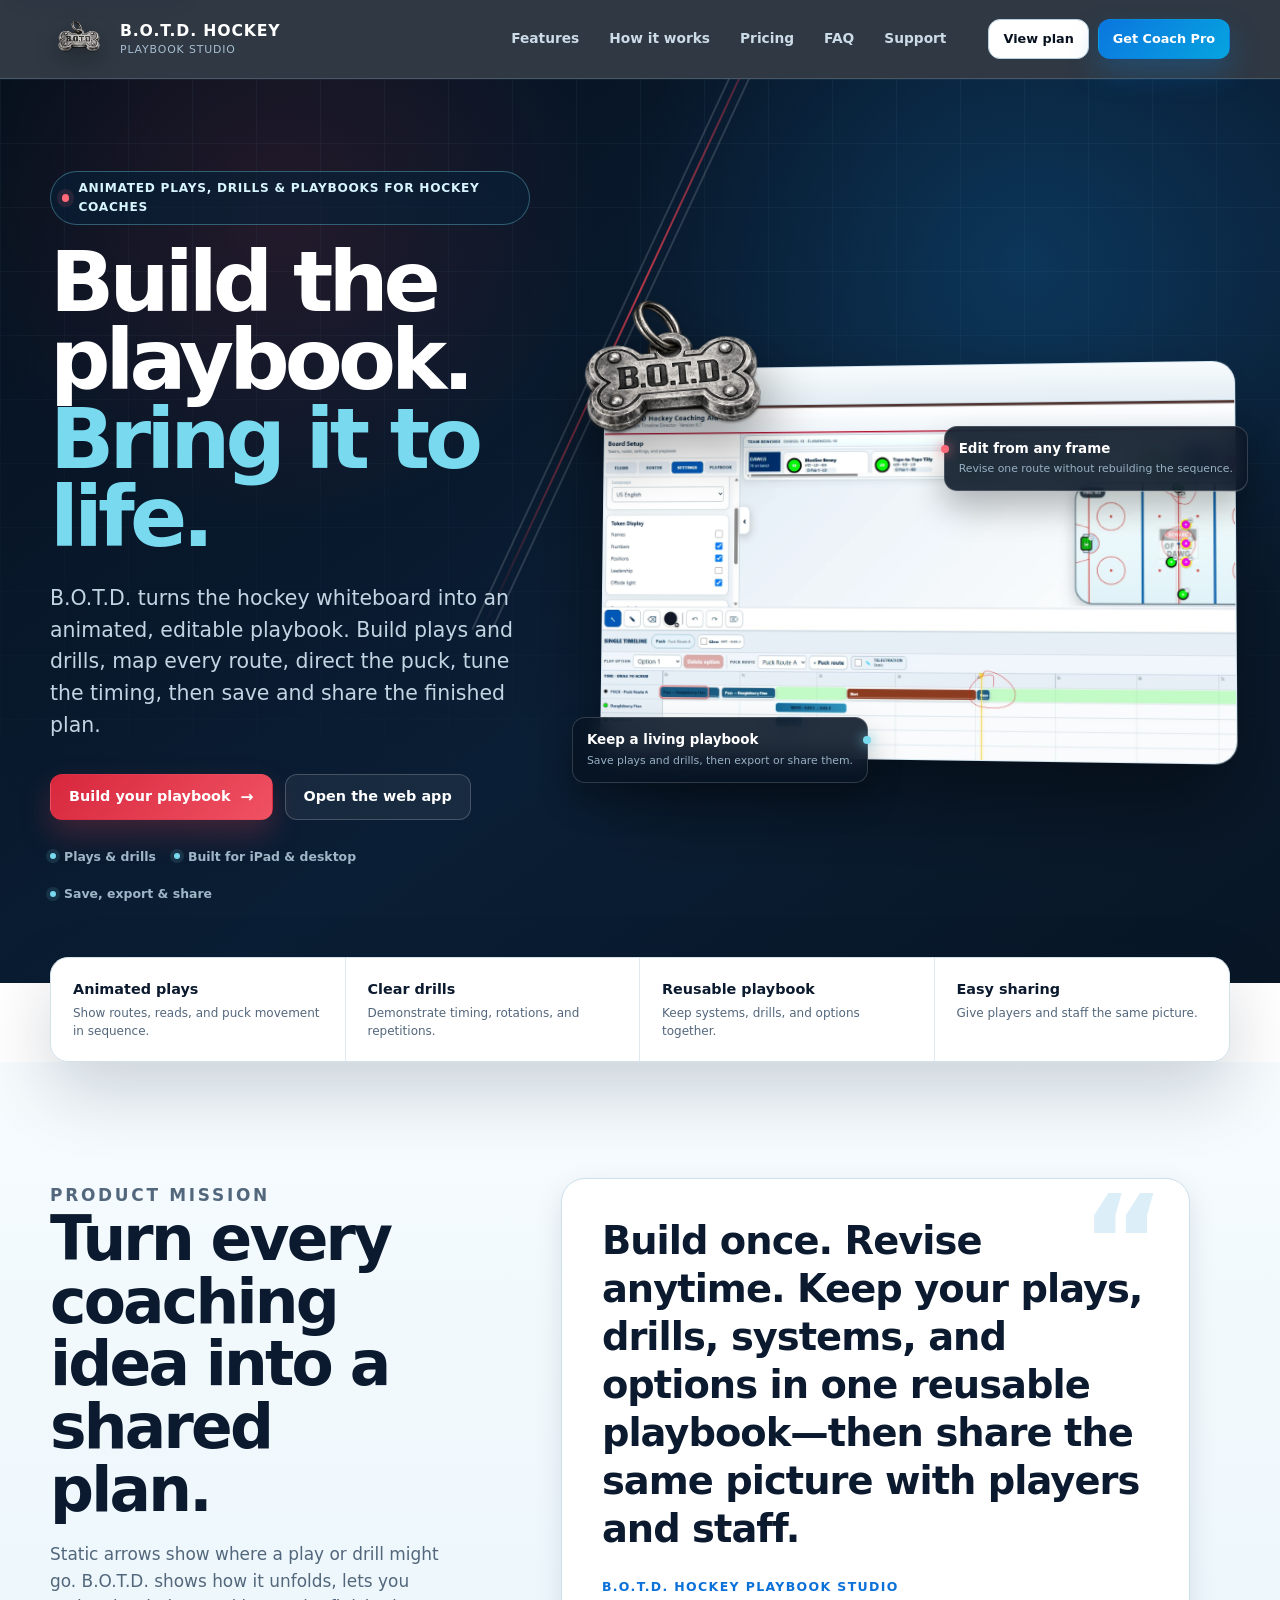
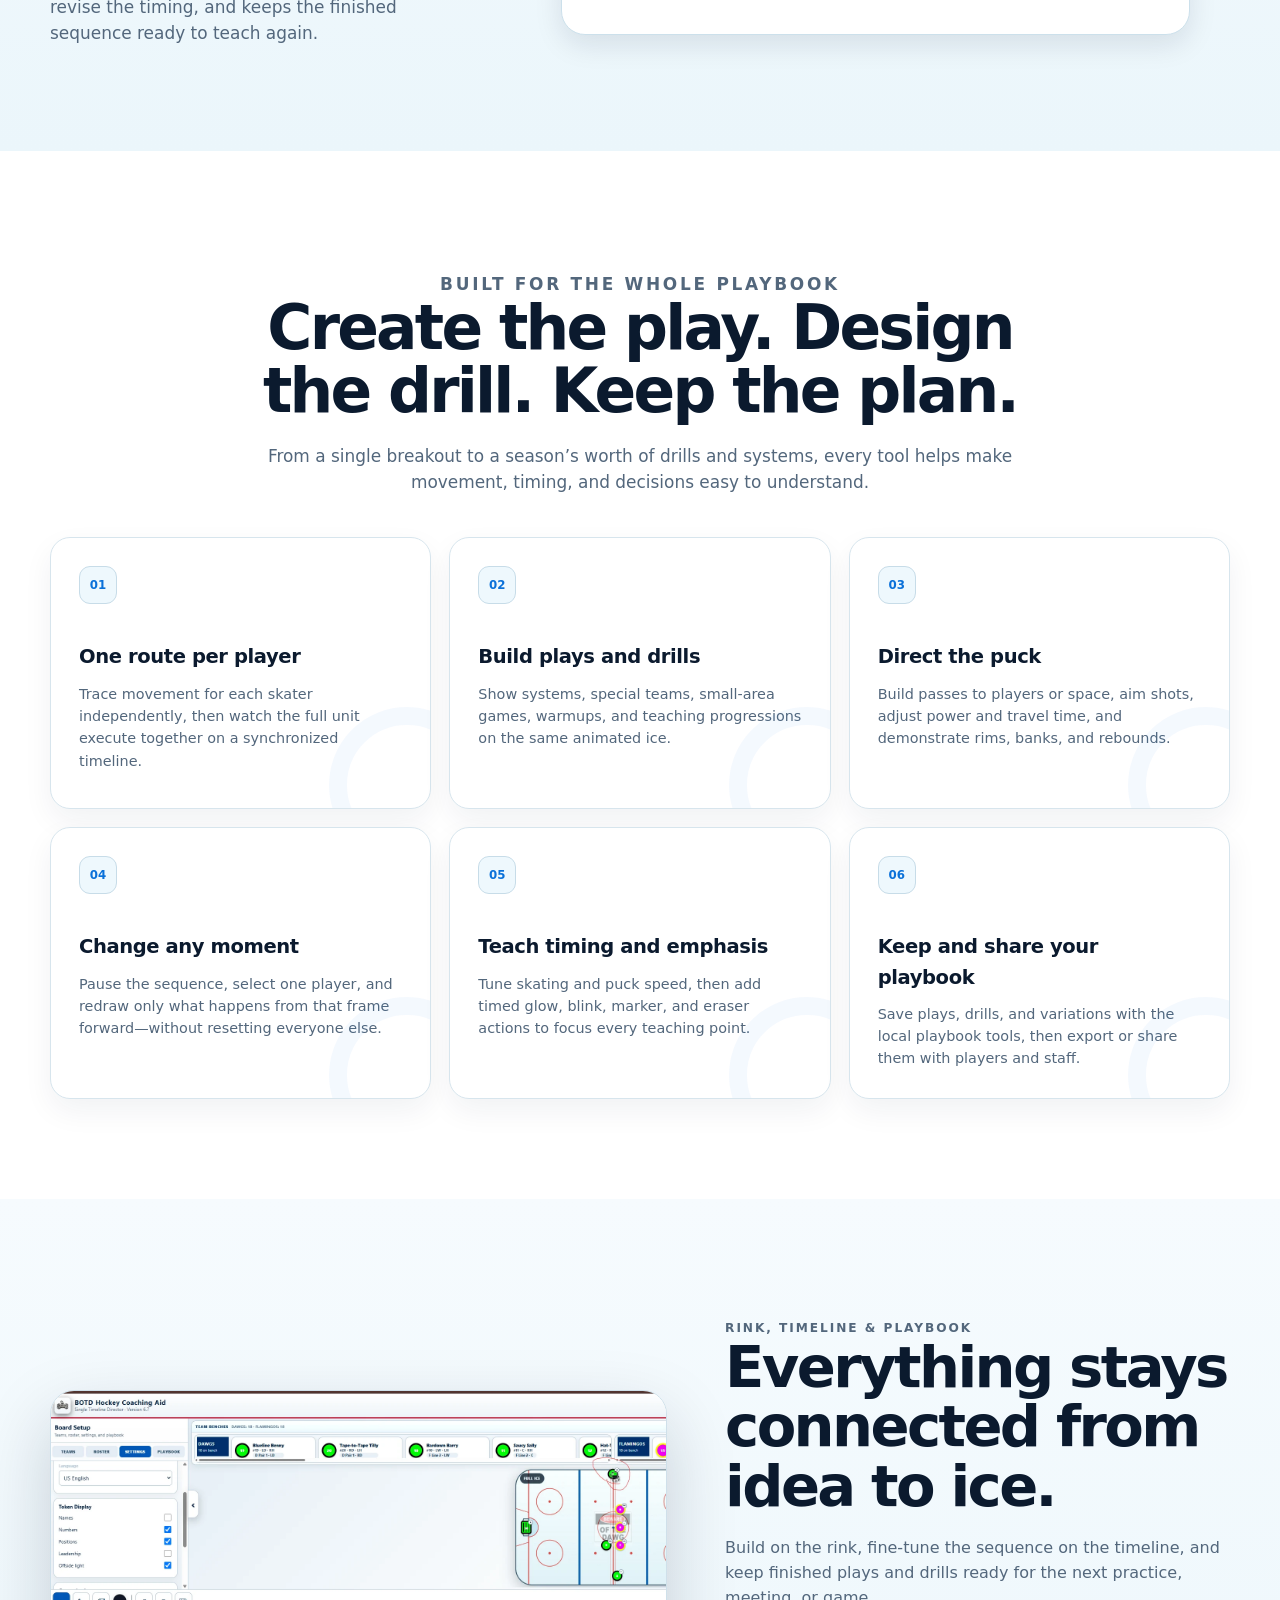
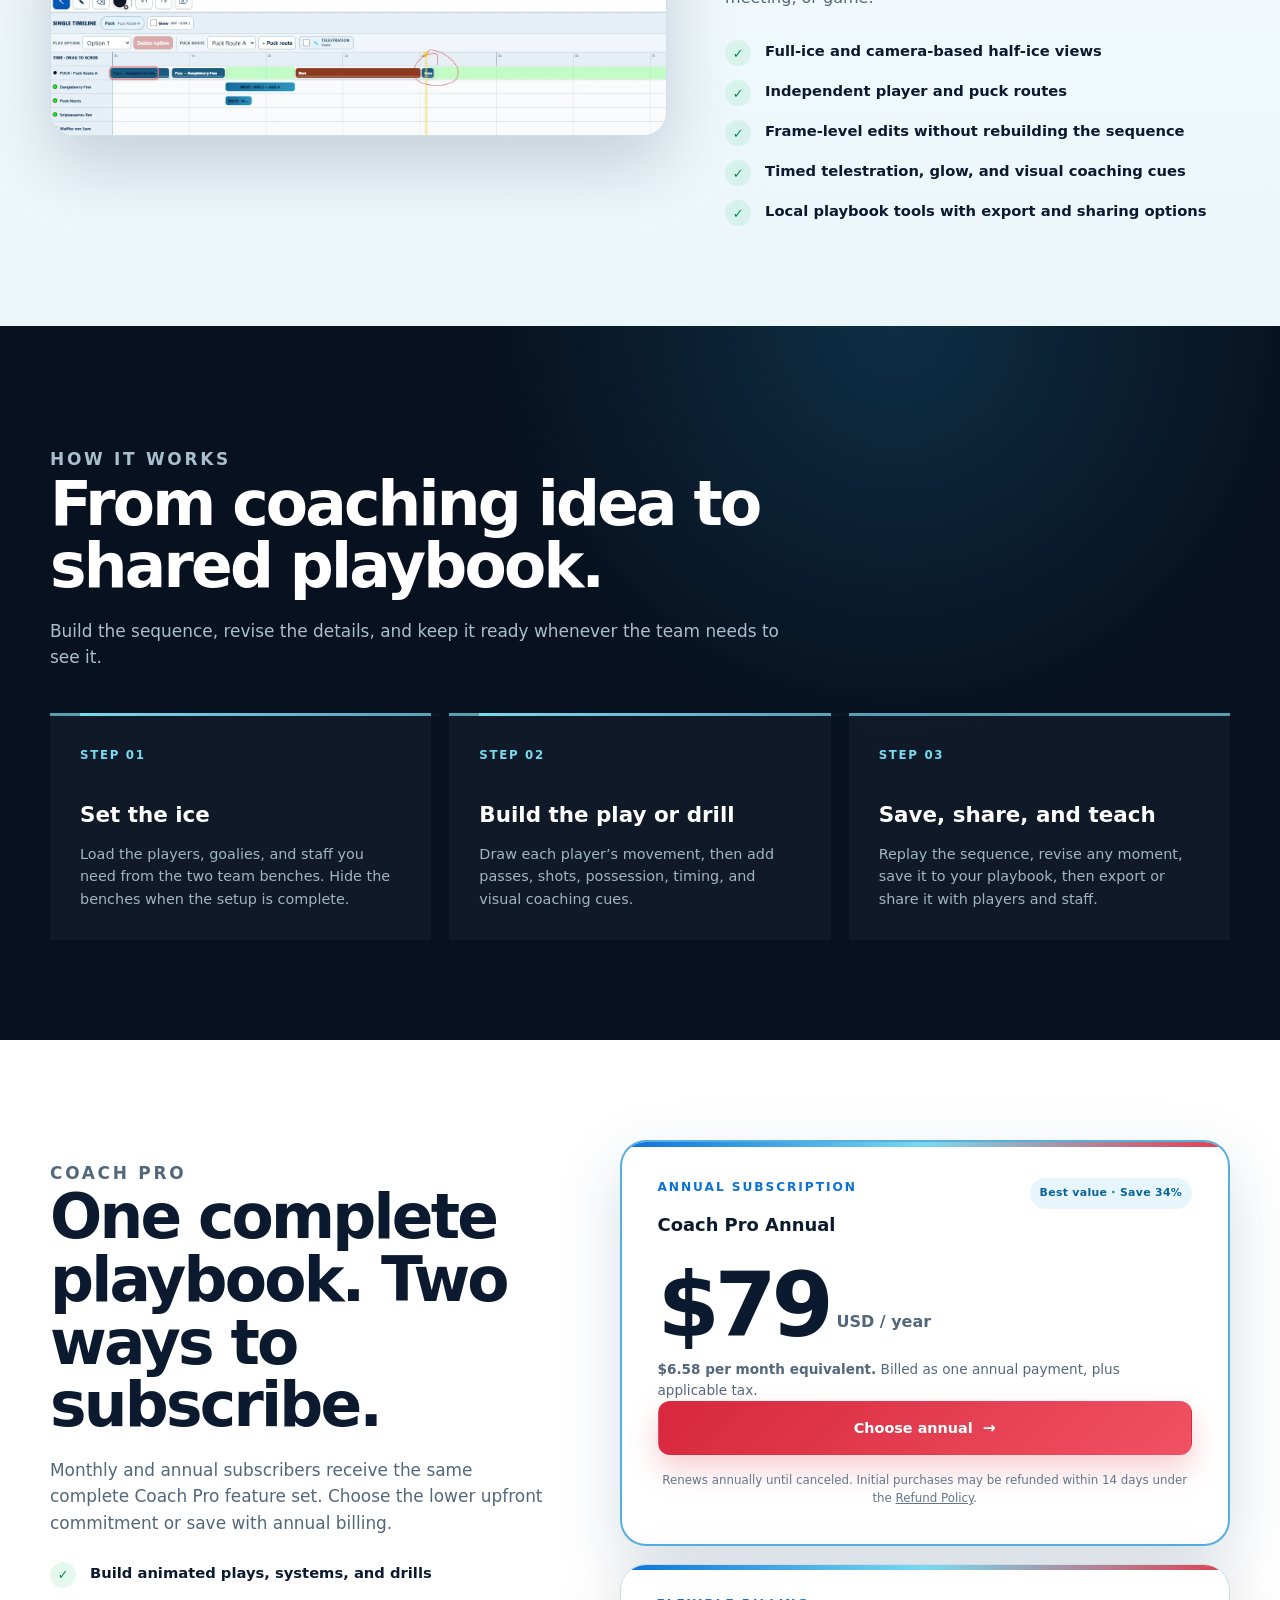
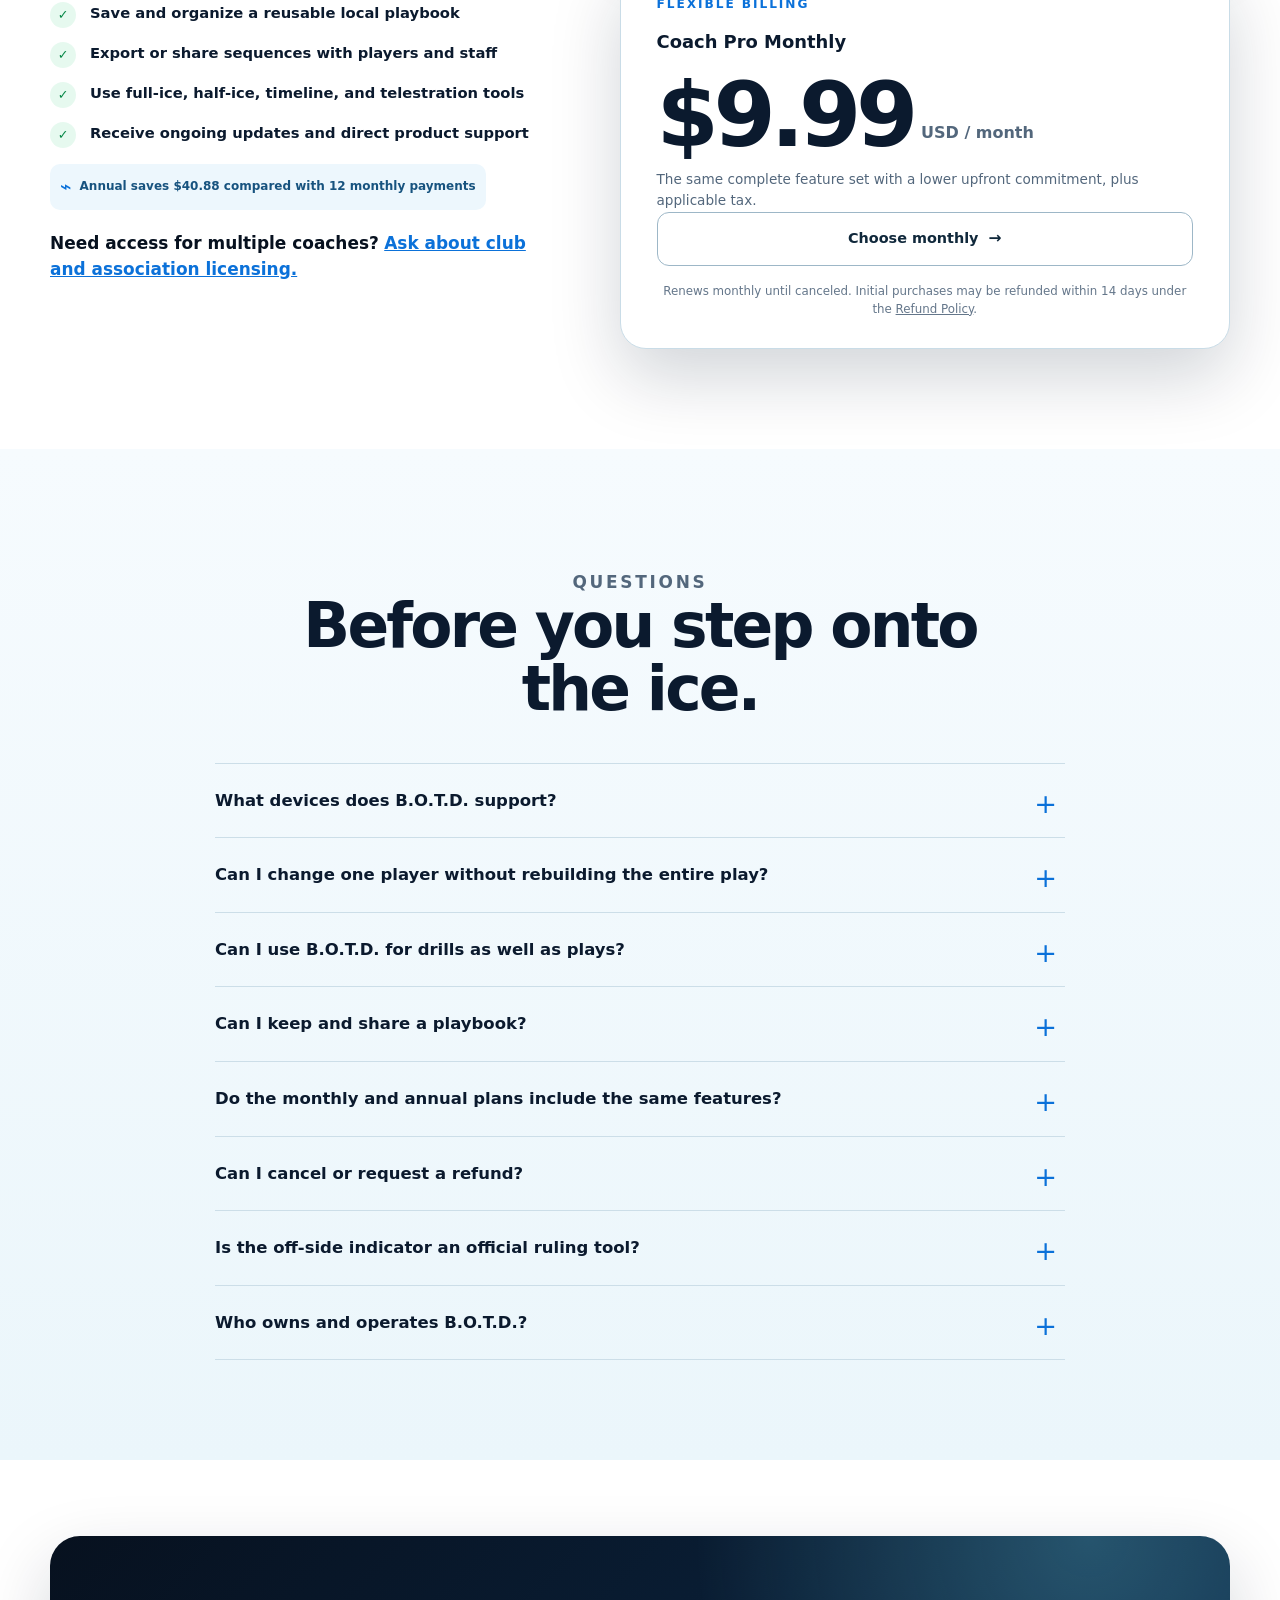
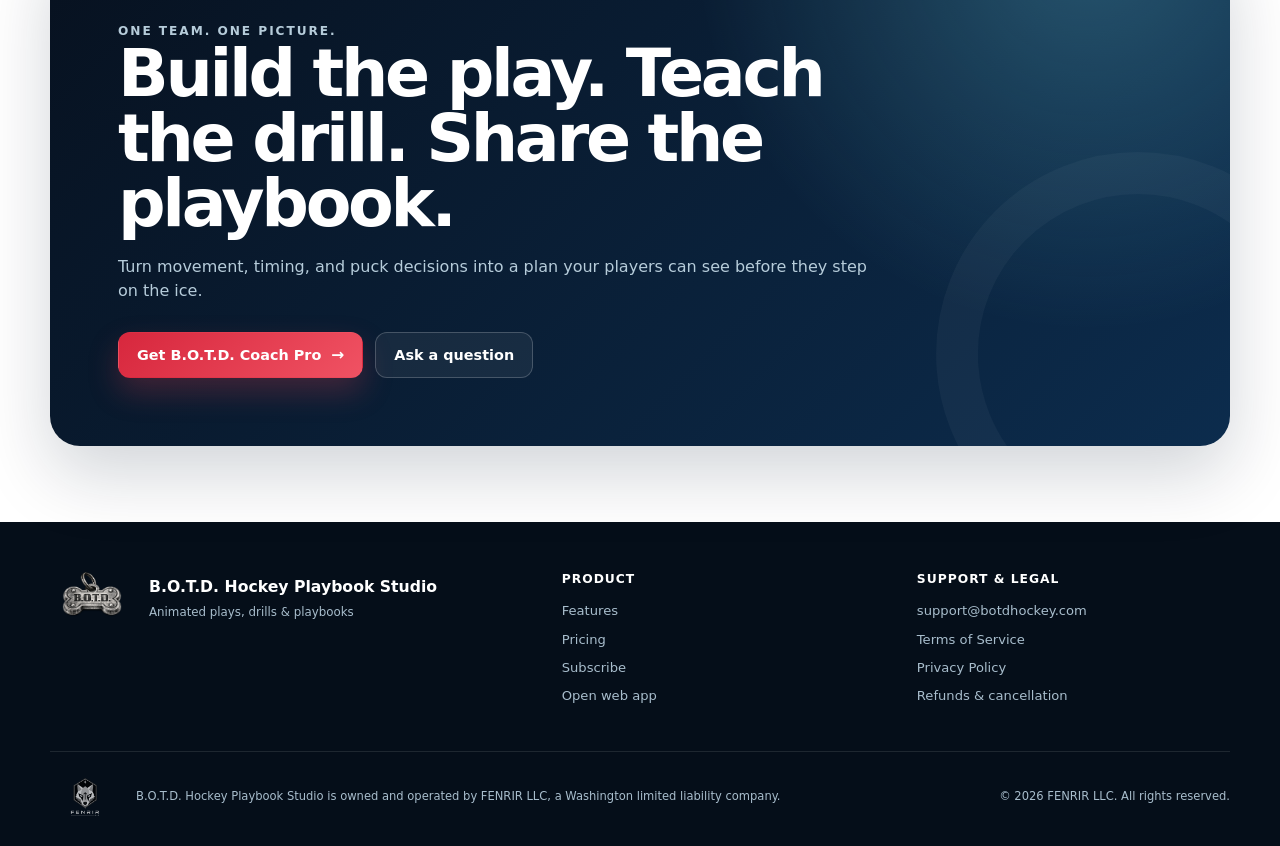
==== commit 6310a10e: "Restore complete sales website assets" ====
--- a/index.html
+++ b/index.html
@@ -1,7 +1,14 @@
 <!doctype html>
+<!--
+B.O.T.D. Hockey Playbook Studio sales website
+Copyright © 2026 FENRIR LLC. All rights reserved.
+Proprietary materials. See LICENSE.txt and https://botdhockey.com/terms/.
+-->
 <html lang="en">
 <head>
   <meta charset="utf-8">
+  <meta name="author" content="FENRIR LLC">
+  <meta name="copyright" content="Copyright 2026 FENRIR LLC">
   <meta name="viewport" content="width=device-width, initial-scale=1">
   <title>B.O.T.D. Hockey Playbook Studio | Animate Plays & Drills</title>
   <meta name="description" content="Build animated hockey plays and drills, organize them into a reusable playbook, and share clear, timed sequences with players and staff.">
@@ -59,7 +66,7 @@
         <p class="lead">B.O.T.D. turns the hockey whiteboard into an animated, editable playbook. Build plays and drills, map every route, direct the puck, tune the timing, then save and share the finished plan.</p>
         <div class="hero-actions">
           <a class="btn btn-red btn-arrow" href="/subscribe/">Build your playbook</a>
-          <a class="btn btn-ghost" href="https://edw00rd.github.io/hockey-coaching-aid/" data-app-link rel="noopener">Open the web app</a>
+          <a class="btn btn-ghost" href="https://app.botdhockey.com/" data-app-link rel="noopener">Open the web app</a>
         </div>
         <div class="hero-meta" aria-label="Product highlights">
           <span>Plays &amp; drills</span>
@@ -293,7 +300,7 @@
         <a href="#features">Features</a>
         <a href="#pricing">Pricing</a>
         <a href="/subscribe/">Subscribe</a>
-        <a href="https://edw00rd.github.io/hockey-coaching-aid/" data-app-link rel="noopener">Open web app</a>
+        <a href="https://app.botdhockey.com/" data-app-link rel="noopener">Open web app</a>
       </div>
       <div class="footer-column">
         <strong>Support & legal</strong>
--- a/assets/site.css
+++ b/assets/site.css
@@ -1,3 +1,8 @@
+/*
+  B.O.T.D. Hockey Playbook Studio sales website
+  Copyright © 2026 FENRIR LLC. All rights reserved.
+  Proprietary materials. See LICENSE.txt and https://botdhockey.com/terms/.
+*/
 :root {
   --ink: #07111f;
   --ink-2: #0b1a2e;
